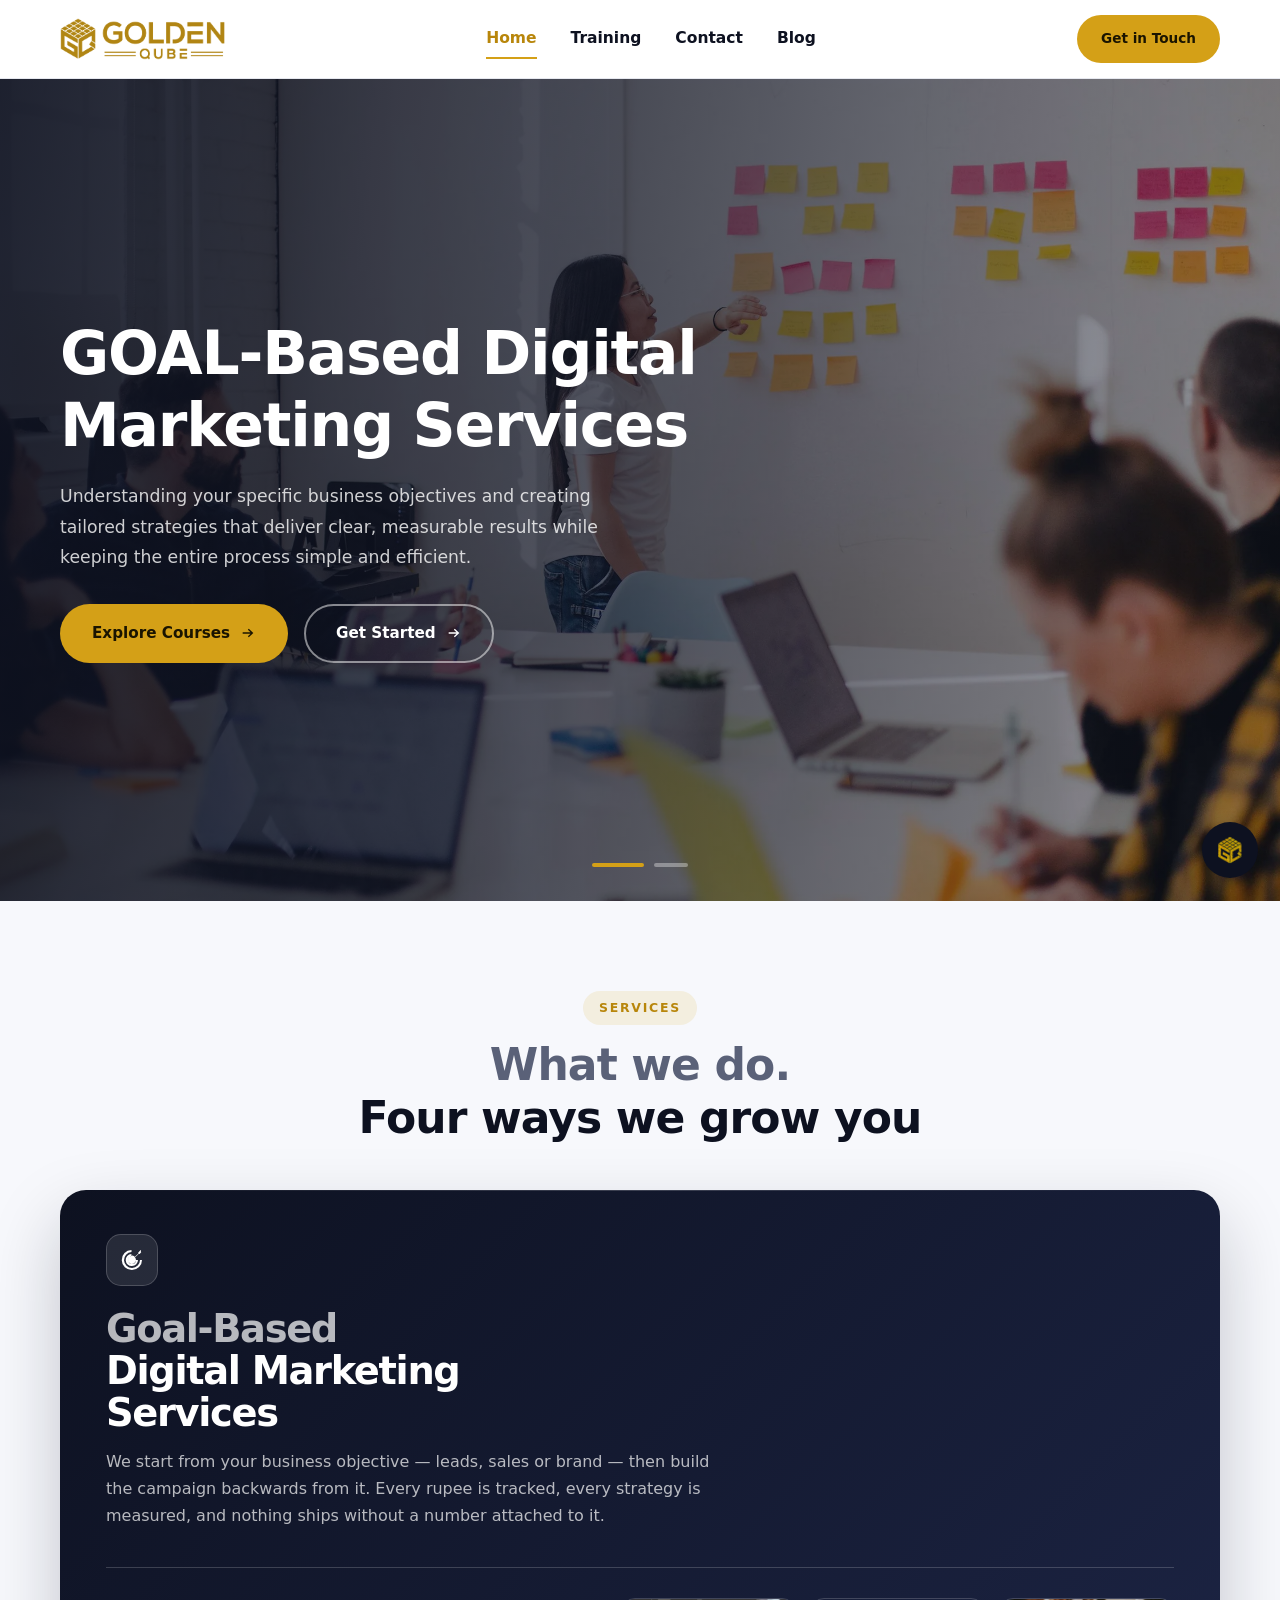
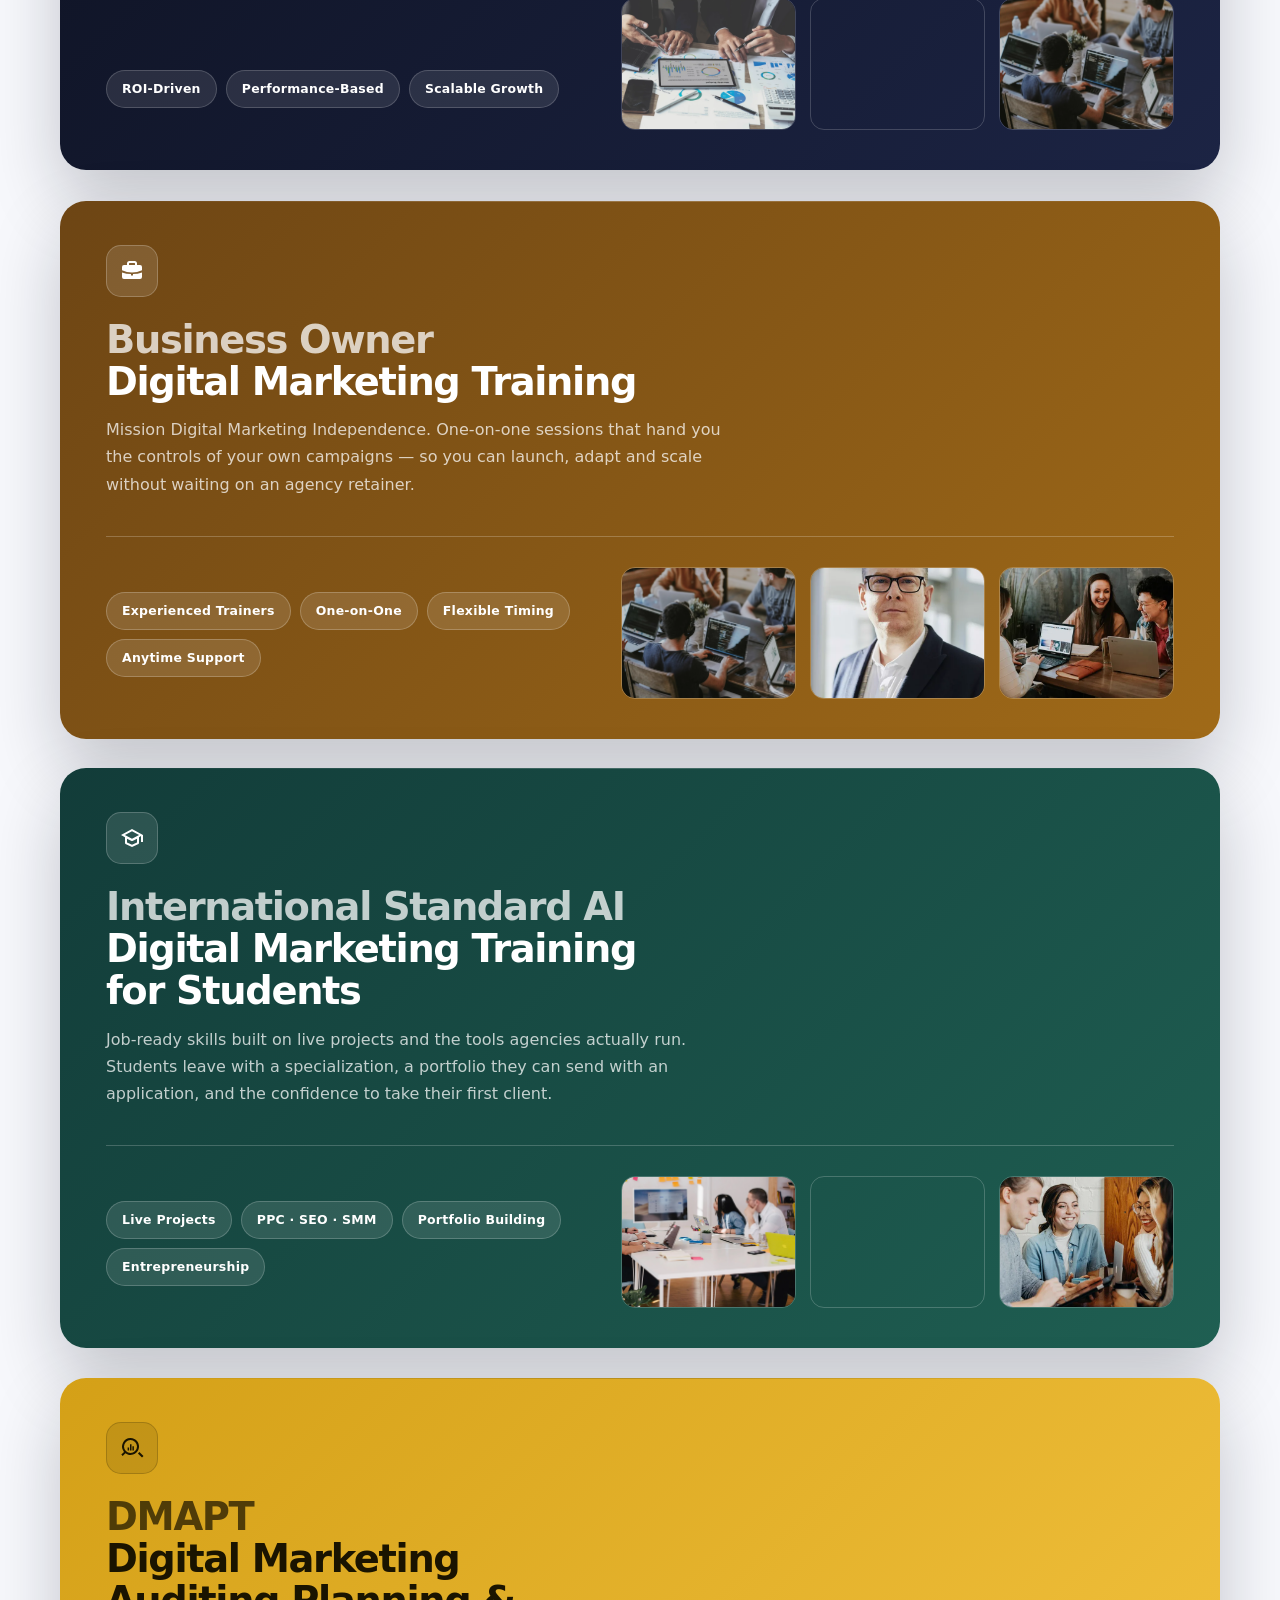
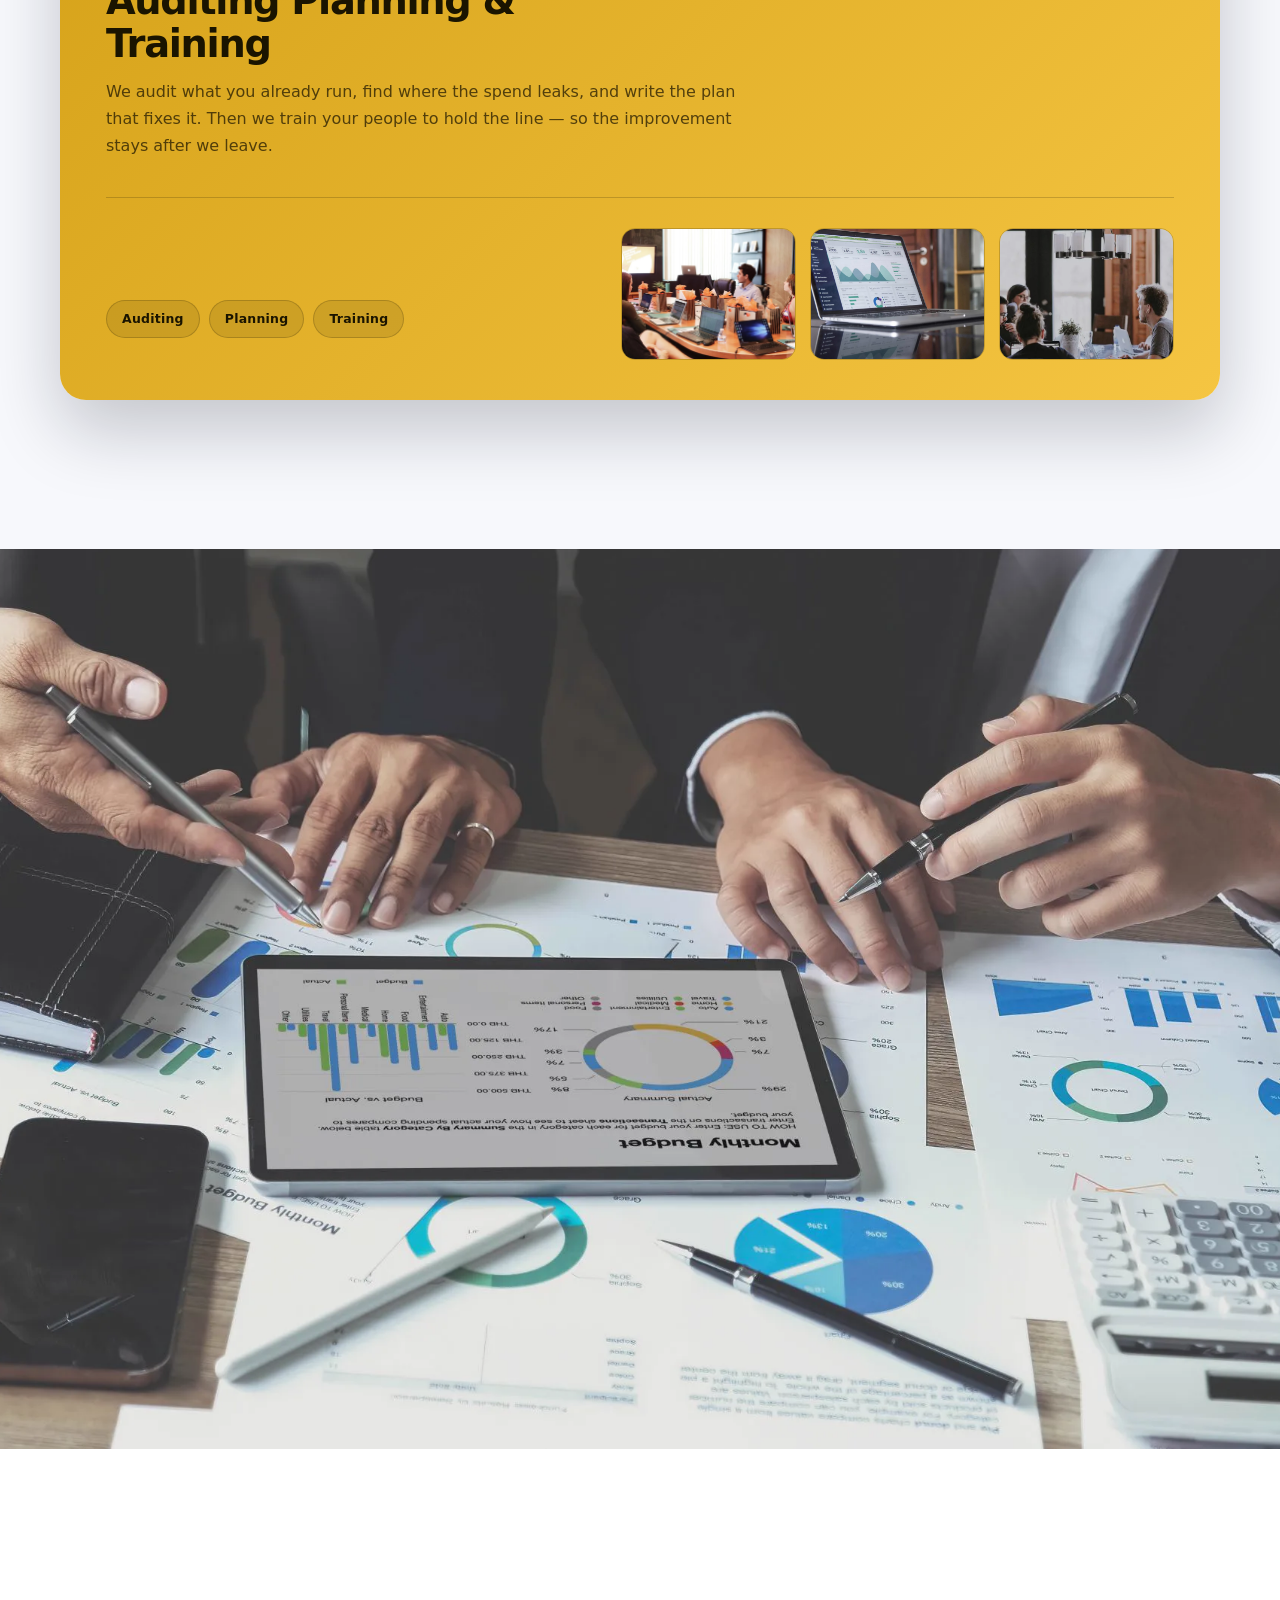
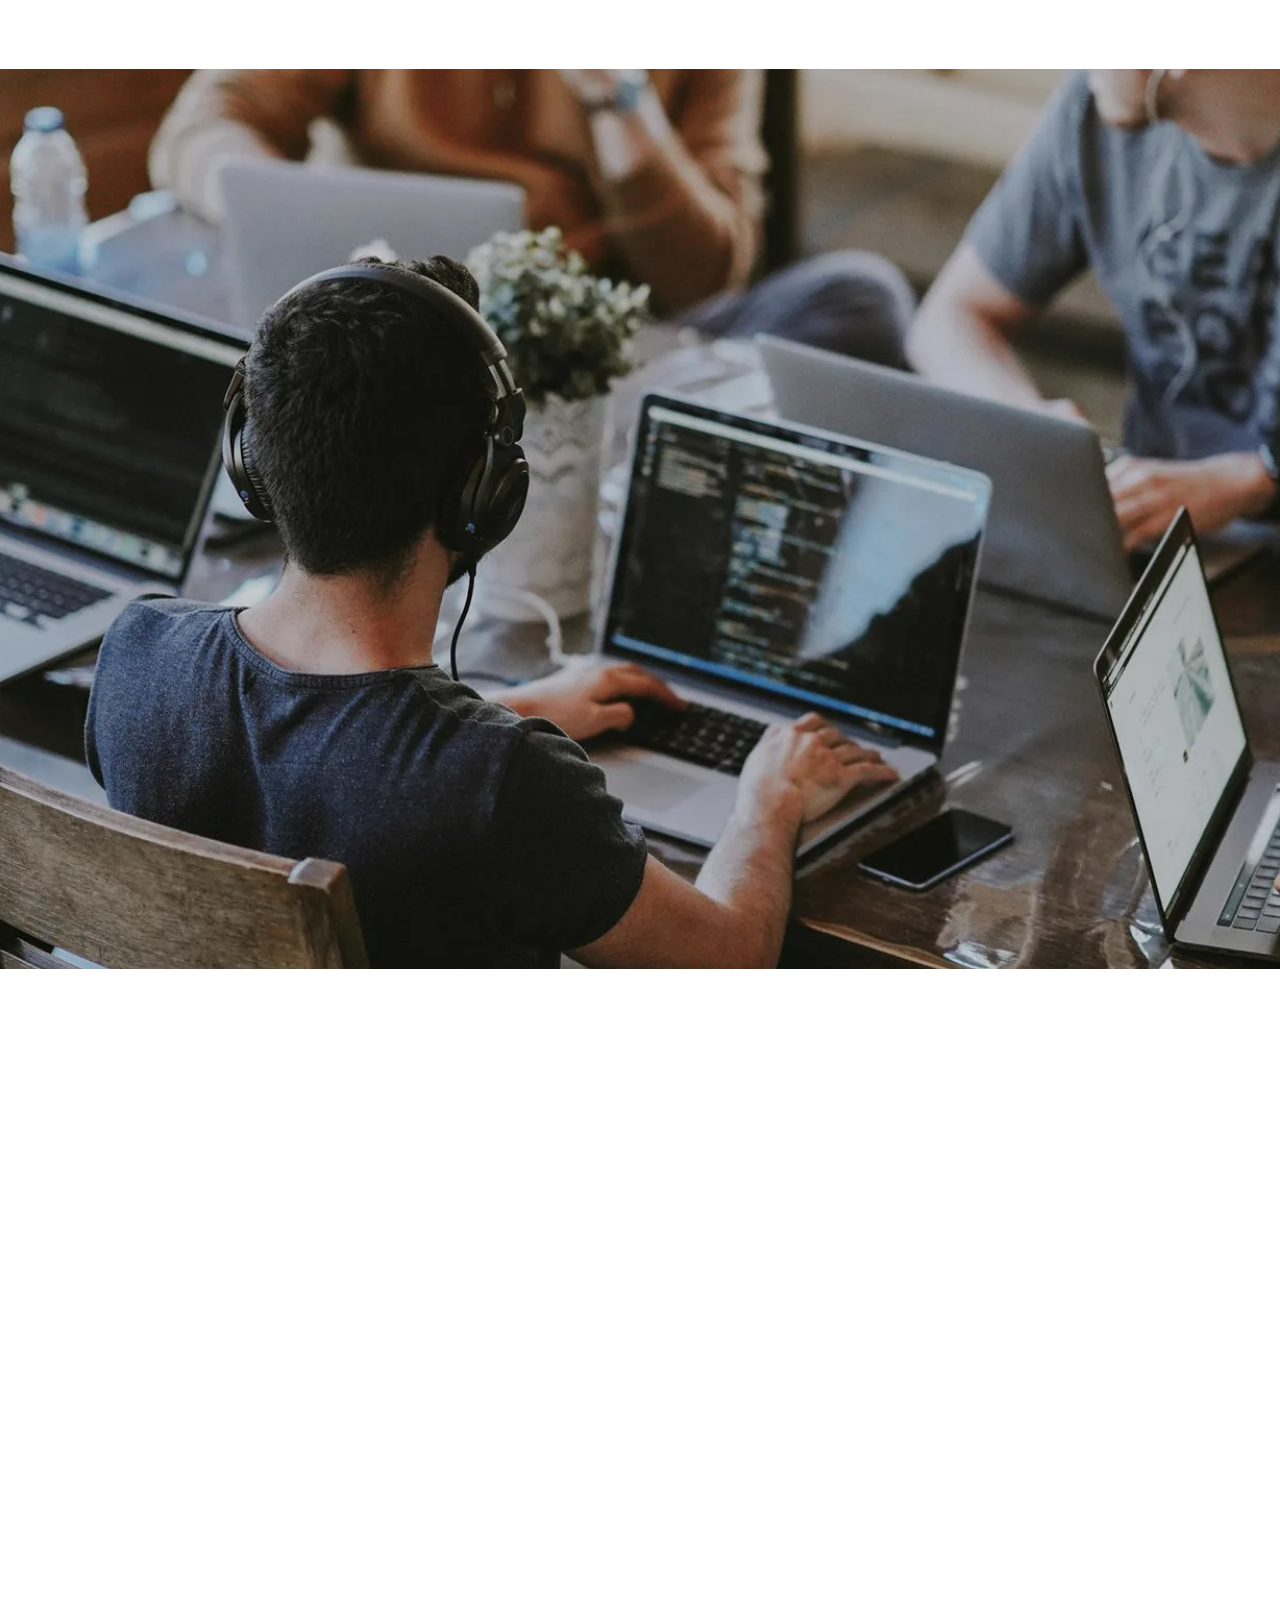
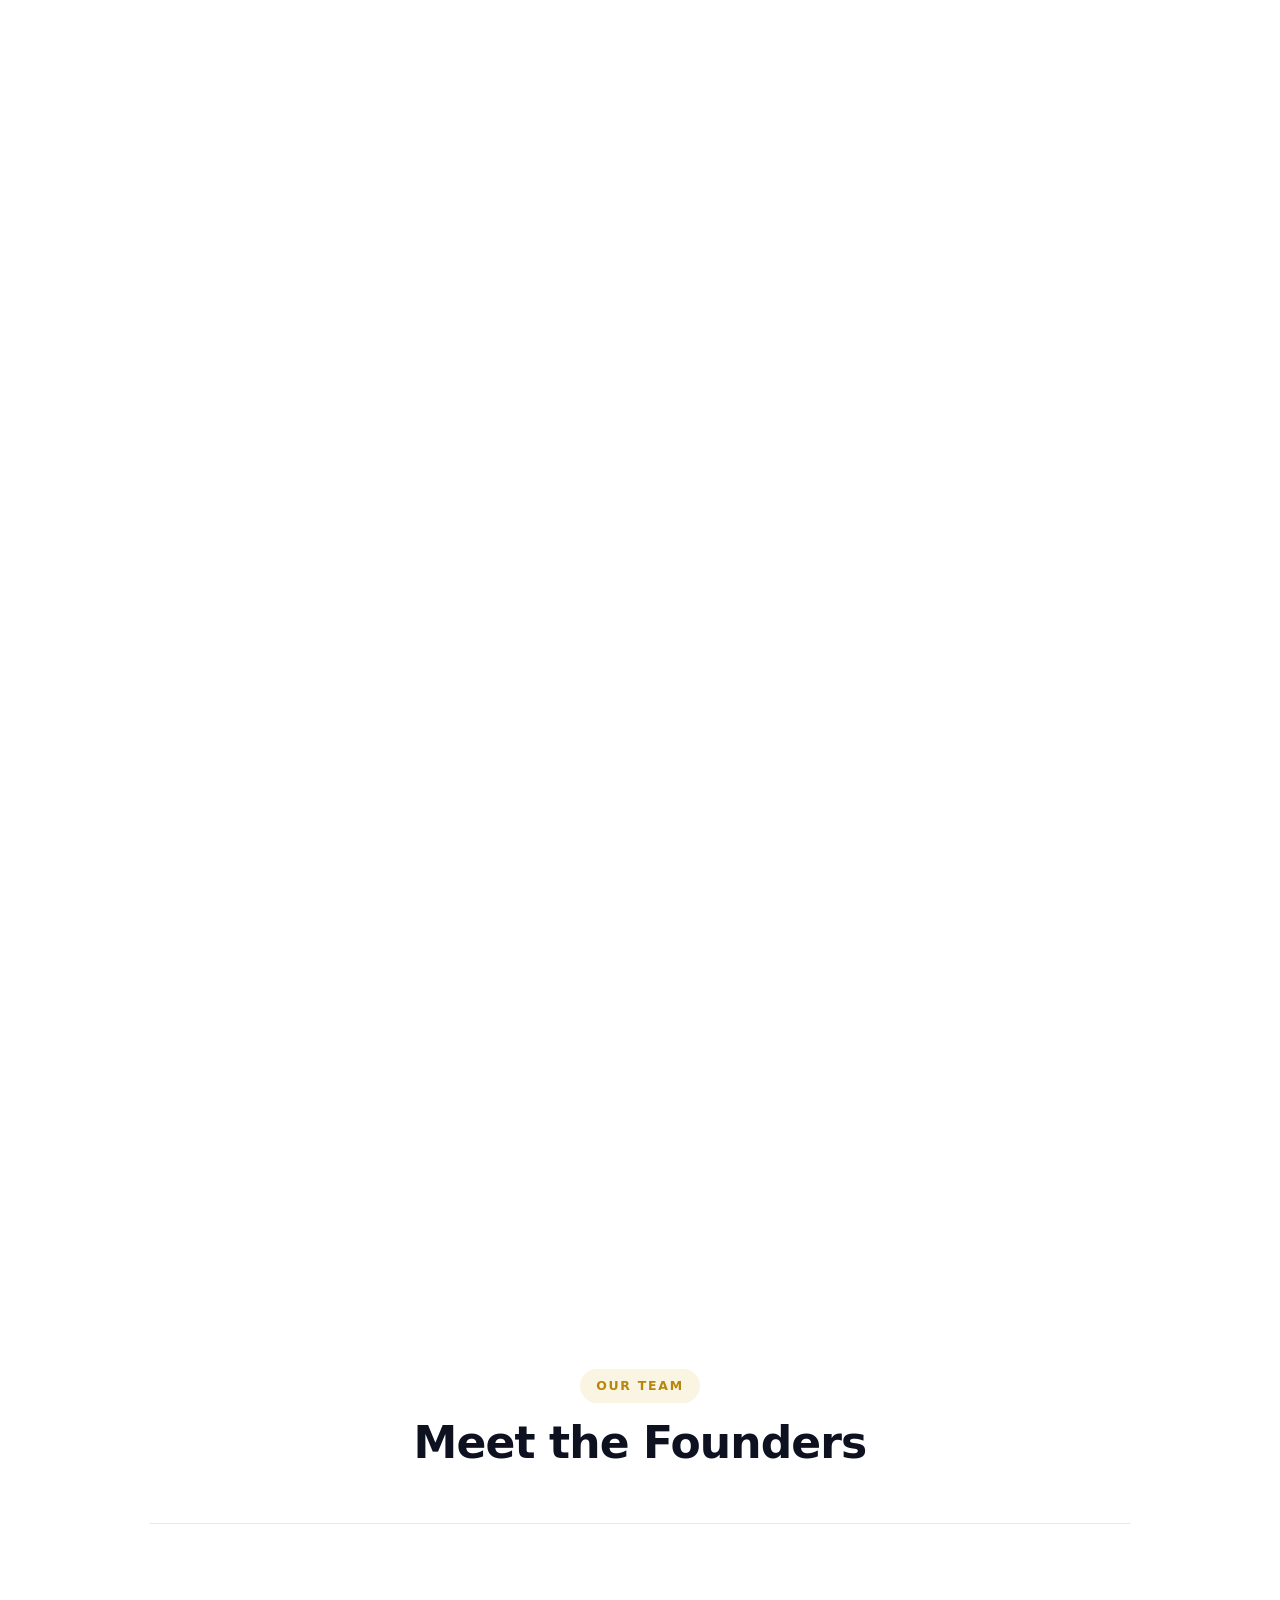
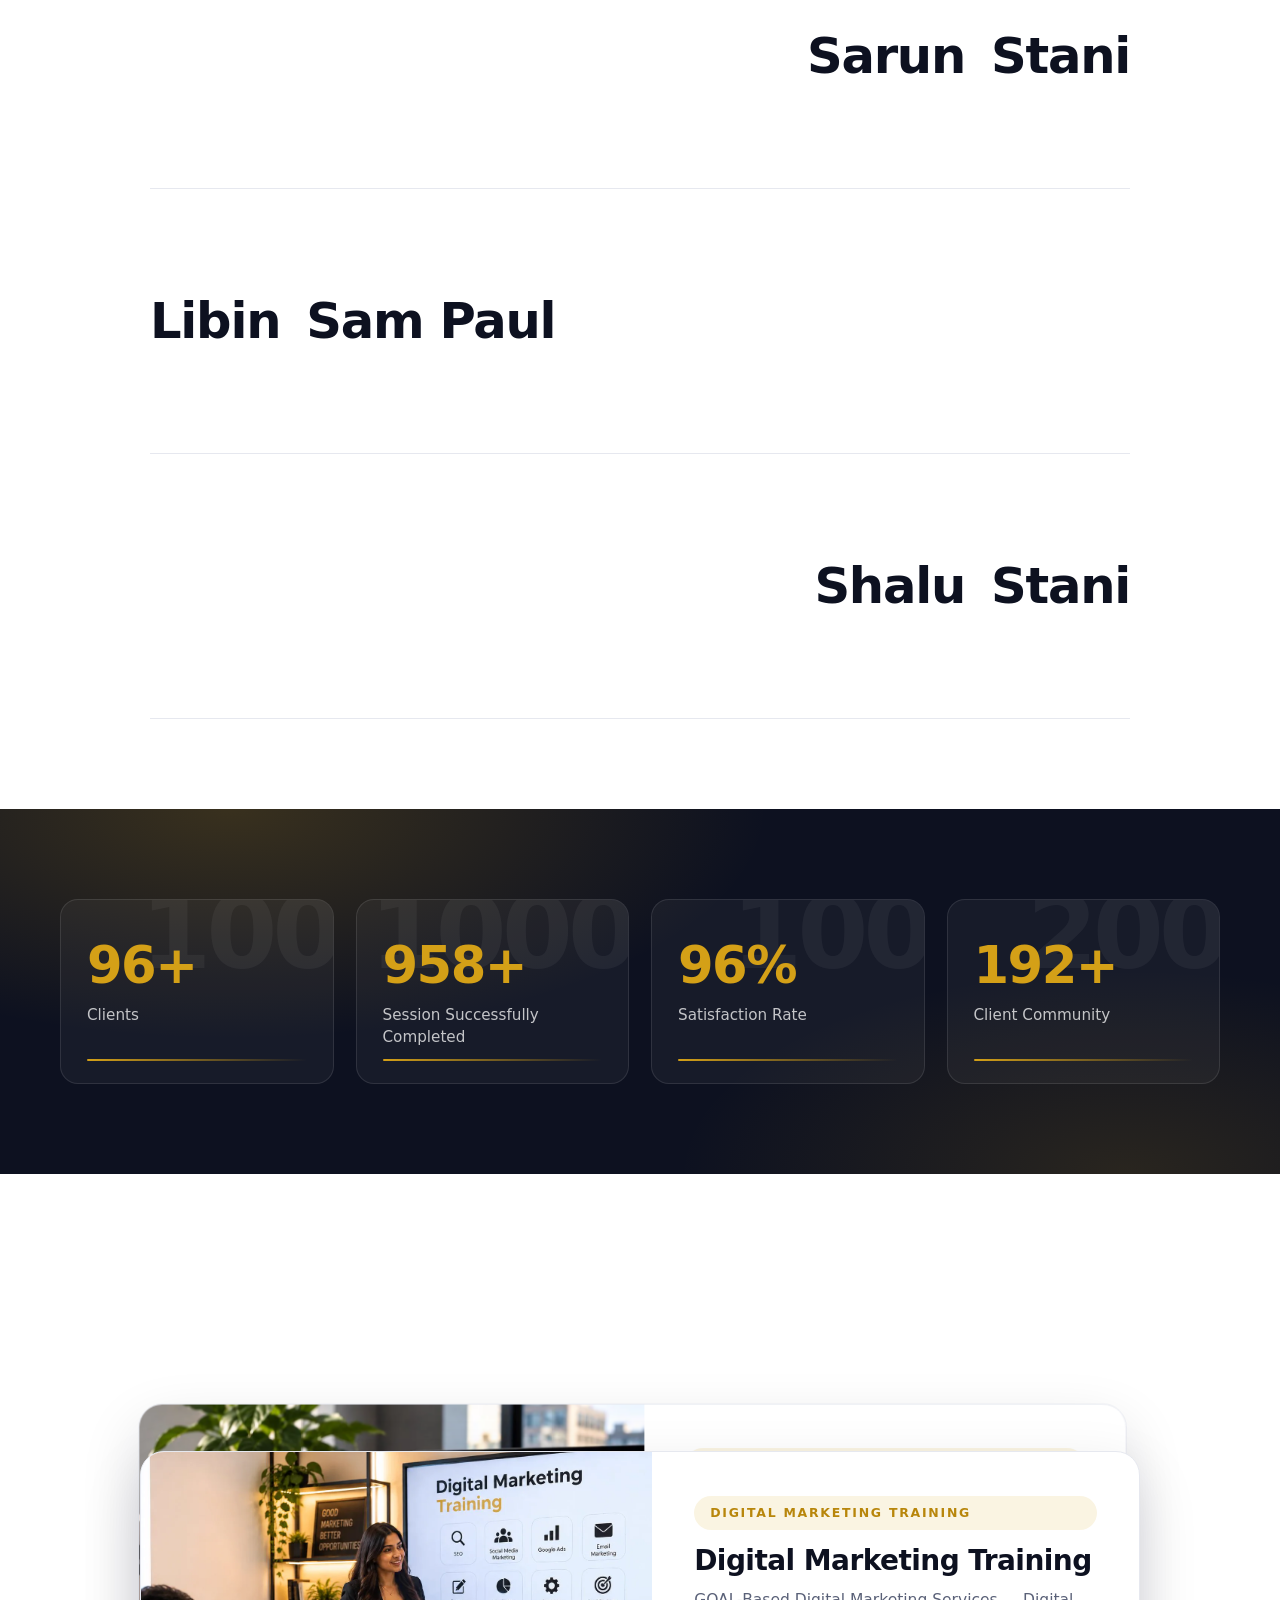
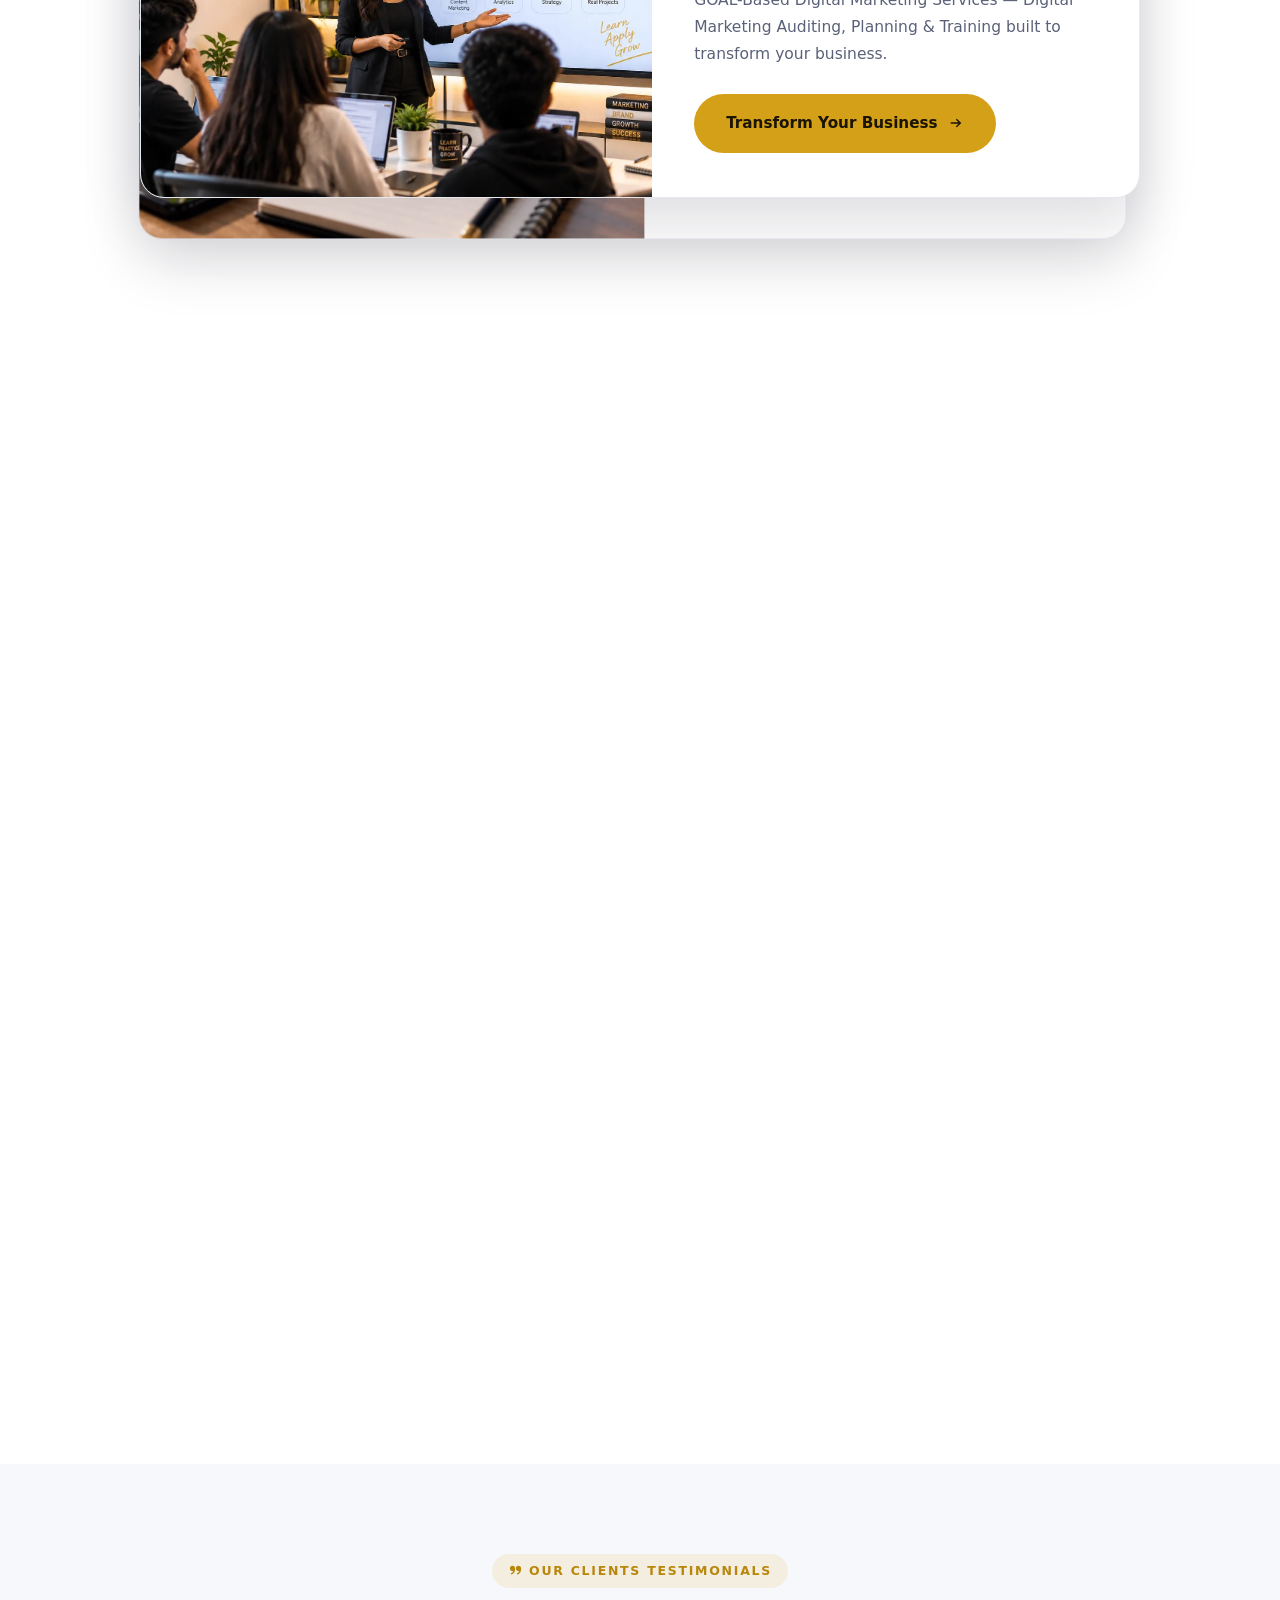
==== index.html @ d19d4ab7 "Replace the academy curriculum with the new syllabus Three months rewritten: AI Enhanced Meta Ads, D" ====
<!doctype html>
<html lang="en">
<head>
<meta charset="utf-8">
<meta name="viewport" content="width=device-width, initial-scale=1">
<title>Best Digital Marketing Institute in Kochi | Golden Qube</title>
<meta name="description" content="Golden Qube is a Best Digital Marketing Institute in Kochi, training business owners in Google Ads and SMM. A leading digital training center in Kerala.">
<link rel="preload" as="image" href="assets/img/hero-goal.webp" fetchpriority="high">
<link rel="icon" href="assets/img/favicon.png">
<link rel="stylesheet" href="assets/css/style.css?v=svcstack105">
</head>
<body>

<!-- ===================================================== header -->
<header class="header">
  <div class="container header__inner">
    <a class="brand" href="index.html"><img src="assets/img/logo.png" alt="Golden Qube Digital Marketing Academy" decoding="async"></a>
    <nav class="nav">
      <a href="index.html" class="is-active">Home</a>
      <a href="training.html">Training</a>
      <a href="contact.html">Contact</a>
      <a href="blog.html">Blog</a>
    </nav>
    <div class="header__cta">
      <a href="contact.html" class="btn btn--sm">Get in Touch</a>
      <button class="nav-toggle" type="button" aria-label="Menu" aria-expanded="false"><span class="nav-toggle__bars" aria-hidden="true"></span></button>
    </div>
  </div>
</header>

<!-- ===================================================== hero -->
<section class="hero">
  <div class="hero__slides">

    <div class="hero__slide is-active" style="background-image:url('assets/img/hero-goal.webp')">
      <div class="container">
        <div class="hero__inner">
          <h1>GOAL-Based Digital Marketing Services</h1>
          <p>Understanding your specific business objectives and creating tailored strategies that deliver clear, measurable results while keeping the entire process simple and efficient.</p>
          <div class="hero__actions">
            <a href="training.html" class="btn">Explore Courses <svg width="16" height="16"><use href="#i-arrow"></use></svg></a>
            <a href="contact.html" class="btn btn--ghost-light">Get Started <svg width="16" height="16"><use href="#i-arrow"></use></svg></a>
          </div>
        </div>
      </div>
    </div>

    <div class="hero__slide" style="background-image:url('assets/img/hero-training.webp')">
      <div class="container">
        <div class="hero__inner">
          <h1>AI Driven Digital Marketing Training for Students.</h1>
          <p>Our Digital Marketing Course for Students equips young learners with job-ready skills, industry tools, and live project experience to build a strong career in the Digital Marketing.</p>
          <div class="hero__actions">
            <a href="training.html" class="btn">Explore Courses <svg width="16" height="16"><use href="#i-arrow"></use></svg></a>
            <a href="contact.html" class="btn btn--ghost-light">Get Started <svg width="16" height="16"><use href="#i-arrow"></use></svg></a>
          </div>
        </div>
      </div>
    </div>

  </div>
  <div class="hero__dots"></div>
</section>

<!-- ===================================================== categories -->
<section class="section section--soft svc" id="services">
  <div class="container">
    <div class="sec-head sec-head--stack reveal">
      <span class="eyebrow">Services</span>
      <h2><span class="svc-head__muted">What we do.</span><br>Four ways we grow you</h2>
    </div>
  </div>

  <div class="container">
    <div class="svc-stack">

      <article class="svc-card" style="--svc-i:0; --svc-bg:linear-gradient(135deg,#0d1120 0%,#1c2444 100%); --svc-fg:#fff; --svc-dim:rgba(255,255,255,.7); --svc-hair:rgba(255,255,255,.18); --svc-chip:rgba(255,255,255,.1)">
        <div class="svc-card__top">
          <span class="svc-card__icon"><svg width="24" height="24"><use href="#i-goal"></use></svg></span>
          <h3 class="svc-card__title"><span class="svc-card__title-lead">Goal-Based</span><br>Digital Marketing Services</h3>
          <p class="svc-card__lede">We start from your business objective — leads, sales or brand — then build the campaign backwards from it. Every rupee is tracked, every strategy is measured, and nothing ships without a number attached to it.</p>
        </div>
        <div class="svc-card__bottom">
          <ul class="svc-card__tags">
            <li>ROI-Driven</li><li>Performance-Based</li><li>Scalable Growth</li>
          </ul>
          <div class="svc-card__media">
            <img src="assets/img/business-meeting.webp" alt="Strategy session reviewing campaign goals" loading="lazy" decoding="async">
            <img src="assets/img/why-choose-us.webp" alt="Team planning a marketing roadmap" loading="lazy" decoding="async">
            <img src="assets/img/feature-2.webp" alt="Reviewing campaign performance on laptops" loading="lazy" decoding="async">
          </div>
        </div>
      </article>

      <article class="svc-card" style="--svc-i:1; --svc-bg:linear-gradient(135deg,#6d4514 0%,#a06a18 100%); --svc-fg:#fff; --svc-dim:rgba(255,255,255,.74); --svc-hair:rgba(255,255,255,.22); --svc-chip:rgba(255,255,255,.12)">
        <div class="svc-card__top">
          <span class="svc-card__icon"><svg width="24" height="24"><use href="#i-briefcase"></use></svg></span>
          <h3 class="svc-card__title"><span class="svc-card__title-lead">Business Owner</span><br>Digital Marketing Training</h3>
          <p class="svc-card__lede">Mission Digital Marketing Independence. One-on-one sessions that hand you the controls of your own campaigns — so you can launch, adapt and scale without waiting on an agency retainer.</p>
        </div>
        <div class="svc-card__bottom">
          <ul class="svc-card__tags">
            <li>Experienced Trainers</li><li>One-on-One</li><li>Flexible Timing</li><li>Anytime Support</li>
          </ul>
          <div class="svc-card__media">
            <img src="assets/img/feature-2.webp" alt="Business owners in a hands-on workshop" loading="lazy" decoding="async">
            <img src="assets/img/roles/business-owner.webp" alt="Business owner learning digital marketing" loading="lazy" decoding="async">
            <img src="assets/img/roles/startup-founder.webp" alt="Startup founder planning campaigns" loading="lazy" decoding="async">
          </div>
        </div>
      </article>

      <article class="svc-card" style="--svc-i:2; --svc-bg:linear-gradient(135deg,#123c39 0%,#1f5f52 100%); --svc-fg:#fff; --svc-dim:rgba(255,255,255,.74); --svc-hair:rgba(255,255,255,.2); --svc-chip:rgba(255,255,255,.11)">
        <div class="svc-card__top">
          <span class="svc-card__icon"><svg width="24" height="24"><use href="#i-train"></use></svg></span>
          <h3 class="svc-card__title"><span class="svc-card__title-lead">International Standard AI</span><br>Digital Marketing Training for Students</h3>
          <p class="svc-card__lede">Job-ready skills built on live projects and the tools agencies actually run. Students leave with a specialization, a portfolio they can send with an application, and the confidence to take their first client.</p>
        </div>
        <div class="svc-card__bottom">
          <ul class="svc-card__tags">
            <li>Live Projects</li><li>PPC · SEO · SMM</li><li>Portfolio Building</li><li>Entrepreneurship</li>
          </ul>
          <div class="svc-card__media">
            <img src="assets/img/feature-1.webp" alt="Students running live campaign dashboards" loading="lazy" decoding="async">
            <img src="assets/img/academy-hero.webp" alt="Classroom session at the academy" loading="lazy" decoding="async">
            <img src="assets/img/roles/graduate.webp" alt="Graduate starting a digital marketing career" loading="lazy" decoding="async">
          </div>
        </div>
      </article>

      <article class="svc-card" style="--svc-i:3; --svc-bg:linear-gradient(135deg,#d4a017 0%,#f5c542 100%); --svc-fg:#1a1400; --svc-dim:rgba(26,20,0,.72); --svc-hair:rgba(26,20,0,.2); --svc-chip:rgba(26,20,0,.1)">
        <div class="svc-card__top">
          <span class="svc-card__icon"><svg width="24" height="24"><use href="#i-audit"></use></svg></span>
          <h3 class="svc-card__title"><span class="svc-card__title-lead">DMAPT</span><br>Digital Marketing Auditing Planning &amp; Training</h3>
          <p class="svc-card__lede">We audit what you already run, find where the spend leaks, and write the plan that fixes it. Then we train your people to hold the line — so the improvement stays after we leave.</p>
        </div>
        <div class="svc-card__bottom">
          <ul class="svc-card__tags">
            <li>Auditing</li><li>Planning</li><li>Training</li>
          </ul>
          <div class="svc-card__media">
            <img src="assets/img/dmapt.webp" alt="Consultant presenting a digital marketing plan" loading="lazy" decoding="async">
            <img src="assets/img/cta-dmapt.webp" alt="Audit findings reviewed with a client team" loading="lazy" decoding="async">
            <img src="assets/img/roles/marketing-professional.webp" alt="Marketing professional applying the plan" loading="lazy" decoding="async">
          </div>
        </div>
      </article>

    </div>
  </div>
</section>

<!-- ===================================================== goal based -->
<section class="section section--zoom" id="goal-based">

  <!-- One pin, three moves: the GOAL-Based photo zooms back into its column
       with Why Choose Us landing beneath it on the same screen, then that whole
       panel travels out to the left while the Students photo arrives from the
       right and zooms into its own column. -->
  <div class="hs" data-hslide="zoom-first">
    <div class="hs__stage">
      <div class="hs__track">

        <div class="hs__panel hs__panel--zoom gz--pts">
          <div class="gz__inner">
            <div class="gz__frame">
              <img src="assets/img/business-meeting.webp" alt="Goal-Based Digital Marketing Services" decoding="async" loading="lazy">
            </div>
            <div class="gz__body">
              <span class="eyebrow">GOAL-Based</span>
              <h2>Digital Marketing Services</h2>
              <p>At Golden Cube, we believe digital marketing should drive real results. We specialize in Goal-Based Digital Marketing, a strategic approach focused on achieving your measurable business objectives — whether that's boosting lead generation, increasing sales, or growing your brand.</p>
            </div>

    <!-- Why choose us: panels that turn their title upright as they open. -->
    <div class="gz__pts pts pts--blade" data-points>
      <h4 class="pts__lead">Why Choose Us?</h4>
      <div class="pts__row">

        <button class="blade is-active" type="button" aria-expanded="true">
          <span class="blade__edge">ROI-Driven</span>
          <span class="blade__open">
            <span class="blade__title">ROI-Driven</span>
            <span class="blade__text">Every marketing Rupee you spend with us is designed to generate value and maximize your return on investment.</span>
          </span>
        </button>

        <button class="blade" type="button" aria-expanded="false">
          <span class="blade__edge">Performance-Based</span>
          <span class="blade__open">
            <span class="blade__title">Performance-Based</span>
            <span class="blade__text">We focus on tangible results, not just activity. Our strategies are built to deliver measurable outcomes.</span>
          </span>
        </button>

        <button class="blade" type="button" aria-expanded="false">
          <span class="blade__edge">Scalable Growth</span>
          <span class="blade__open">
            <span class="blade__title">Scalable Growth</span>
            <span class="blade__text">We help businesses grow efficiently by optimizing high-performing strategies, allowing you to scale effectively. We leverage data-driven insights, automation, and continuous optimization to maximize your returns, reduce wasteful spending, and continuously refine your digital marketing strategies for ongoing success.</span>
          </span>
        </button>

      </div>
    </div>

          </div>
        </div>

        <!-- students: arrives full-bleed on the sideways move, then zooms on
             its own progress value so the two panels don't share one -->
        <div class="hs__panel hs__panel--zoom hs__panel--zoom2 gz--flip gz--pts" id="students">
          <div class="gz__inner">
            <div class="gz__frame">
              <img src="assets/img/feature-1.webp" alt="Students working on live digital marketing campaigns with dashboards on screen" decoding="async" loading="lazy">
            </div>
            <div class="gz__body">
              <span class="eyebrow">Training for Students</span>
              <h2>International Standard AI Digital Marketing Training for Students.</h2>
              <p>Our Digital Marketing Course for Students equips young learners with job-ready skills, industry tools, and live project experience to build a strong career in the digital Marketing</p>
            </div>

    <!-- Student track: cards that turn over to show their detail. -->
    <div class="gz__pts pts pts--turn">

      <button class="turn" type="button" aria-pressed="false">
        <span class="turn__inner">
          <span class="turn__face turn__front">
            <span class="turn__title">Live Project</span>
            <span class="turn__mark"></span>
          </span>
          <span class="turn__face turn__back">
            <span class="turn__text">Practical, results-driven strategies.</span>
          </span>
        </span>
      </button>

      <button class="turn" type="button" aria-pressed="false">
        <span class="turn__inner">
          <span class="turn__face turn__front">
            <span class="turn__title">Specialization Track</span>
            <span class="turn__mark"></span>
          </span>
          <span class="turn__face turn__back">
            <span class="turn__text">PPC, SEO and SMM</span>
          </span>
        </span>
      </button>

      <button class="turn" type="button" aria-pressed="false">
        <span class="turn__inner">
          <span class="turn__face turn__front">
            <span class="turn__title">Portfolio Building</span>
            <span class="turn__mark"></span>
          </span>
          <span class="turn__face turn__back">
            <span class="turn__text">Results that students can immediately use for job applications.</span>
          </span>
        </span>
      </button>

      <button class="turn" type="button" aria-pressed="false">
        <span class="turn__inner">
          <span class="turn__face turn__front">
            <span class="turn__title">Entrepreneurship Focus</span>
            <span class="turn__mark"></span>
          </span>
          <span class="turn__face turn__back">
            <span class="turn__text">Training: Client Acquisition &amp; Business Setup</span>
          </span>
        </span>
      </button>

    </div>
          </div>
        </div>

      </div>
    </div>
  </div>

  <!-- One pin, three moves the other way: the owner-training photo zooms into
       its column with its points beneath, then that whole panel travels out to
       the right as DMAPT arrives from the left and zooms into its own. -->
  <div class="hs hs--left" data-hslide="zoom-first">
    <div class="hs__stage">
      <div class="hs__track">

        <!-- DMAPT: arrives full-bleed on the sideways move, then zooms -->
        <div class="hs__panel hs__panel--zoom hs__panel--zoom2 hs__panel--soft gz--flip gz--pts" id="dmapt">
          <div class="gz__inner">
            <div class="gz__frame">
              <img src="assets/img/dmapt.webp" alt="Consultant presenting a digital marketing plan to a team reviewing it on laptops" decoding="async" loading="lazy">
            </div>
            <div class="gz__body">
              <span class="eyebrow">DMAPT</span>
              <h2>Digital Marketing Auditing Planning &amp; Training</h2>
              <p>Digital marketing training, auditing, and planning are essential for business growth, as they help you identify opportunities, optimize strategies, and stay ahead of the competition. With the right training, you can effectively reach your target audience, measure performance, and scale your business for long-term success.</p>
            </div>

    <!-- DMAPT: auditing, planning and training as expanding panels. -->
    <div class="gz__pts dmapt-acc">

      <button class="dmapt-panel is-open" type="button" aria-expanded="true">
        <span class="dmapt-panel__inner">
          <span class="dmapt-panel__main">
            <span class="dmapt-panel__icon"><svg width="22" height="22"><use href="#i-audit"></use></svg></span>
            <span class="dmapt-panel__title">Auditing</span>
            <span class="dmapt-panel__text">Evaluates and analyses everything you already run — spend, funnels, creative and tracking — so you can see exactly where the effectiveness is, and where the budget leaks.</span>
            <span class="dmapt-panel__foot">
              <span class="dmapt-panel__arrow"><svg width="15" height="15"><use href="#i-arrow"></use></svg></span>
            </span>
          </span>
          <span class="dmapt-panel__media">
            <img src="assets/img/cta-dmapt.webp" alt="Audit findings reviewed with a client team" loading="lazy" decoding="async">
          </span>
        </span>
      </button>

      <button class="dmapt-panel" type="button" aria-expanded="false">
        <span class="dmapt-panel__inner">
          <span class="dmapt-panel__main">
            <span class="dmapt-panel__icon"><svg width="22" height="22"><use href="#i-plan"></use></svg></span>
            <span class="dmapt-panel__title">Planning</span>
            <span class="dmapt-panel__text">Outlining the strategy for online success — channels, budget split, messaging and the milestones to hit — written as a plan your team can actually execute against.</span>
            <span class="dmapt-panel__foot">
              <span class="dmapt-panel__arrow"><svg width="15" height="15"><use href="#i-arrow"></use></svg></span>
            </span>
          </span>
          <span class="dmapt-panel__media">
            <img src="assets/img/business-meeting.webp" alt="Team mapping out a digital marketing plan" loading="lazy" decoding="async">
          </span>
        </span>
      </button>

      <button class="dmapt-panel" type="button" aria-expanded="false">
        <span class="dmapt-panel__inner">
          <span class="dmapt-panel__main">
            <span class="dmapt-panel__icon"><svg width="22" height="22"><use href="#i-train"></use></svg></span>
            <span class="dmapt-panel__title">Training</span>
            <span class="dmapt-panel__text">Teaches your people the skills to optimise the strategy themselves — hands-on with the same tools and dashboards — so the gains hold long after the engagement ends.</span>
            <span class="dmapt-panel__foot">
              <span class="dmapt-panel__arrow"><svg width="15" height="15"><use href="#i-arrow"></use></svg></span>
            </span>
          </span>
          <span class="dmapt-panel__media">
            <img src="assets/img/academy-hero.webp" alt="Hands-on training session in progress" loading="lazy" decoding="async">
          </span>
        </span>
      </button>

    </div>
          </div>
        </div>

        <!-- owner training: shown first, travels out to the right -->
        <div class="hs__panel hs__panel--zoom gz--pts" id="business-owners">
          <div class="gz__inner">
            <div class="gz__frame">
              <img src="assets/img/feature-2.webp" alt="Business team working together on laptops during a hands-on workshop" decoding="async" loading="lazy">
            </div>
            <div class="gz__body">
              <span class="eyebrow">DM Training for Business Owners</span>
              <h2>Mission Digital Marketing Independence</h2>
              <p>We aim to equip business owners with the ability to effectively execute and adapt digital marketing campaigns, leading to greater flexibility, cost efficiency, and long-term success.</p>
            </div>

    <!-- Owner training: a gold dot floods the card to bring out the detail. -->
    <div class="gz__pts pts pts--wipe">

      <article class="wipe" tabindex="0">
        <span class="wipe__blob"></span>
        <span class="wipe__body">
          <span class="wipe__title">Experienced Trainers</span>
          <span class="wipe__text">Practical, results-driven strategies.</span>
        </span>
      </article>

      <article class="wipe" tabindex="0">
        <span class="wipe__blob"></span>
        <span class="wipe__body">
          <span class="wipe__title">One-on One Training</span>
          <span class="wipe__text">Personalized Tailored Training.</span>
        </span>
      </article>

      <article class="wipe" tabindex="0">
        <span class="wipe__blob"></span>
        <span class="wipe__body">
          <span class="wipe__title">Flexible</span>
          <span class="wipe__text">Offering flexible timing to fit your convenience and comfort.</span>
        </span>
      </article>

      <article class="wipe" tabindex="0">
        <span class="wipe__blob"></span>
        <span class="wipe__body">
          <span class="wipe__title">Any Time Support</span>
          <span class="wipe__text">Helping your business thrive online and brand succeed online</span>
        </span>
      </article>

    </div>

          </div>
        </div>

      </div>
    </div>
  </div>

</section>

<!-- ===================================================== founders -->
<section class="section">
  <div class="container">
    <div class="sec-head reveal">
      <span class="eyebrow">Our Team</span>
      <h2>Meet the Founders</h2>
    </div>
    <ul class="team-list reveal">

      <li class="team-row">
        <div class="team-row__inner">
          <span class="team-row__name">Sarun</span>
          <span class="team-row__photo">
            <img src="assets/img/founder-sarun.webp" alt="Sarun Stani" loading="lazy" decoding="async">
          </span>
          <span class="team-row__name">Stani</span>
          <span class="team-row__meta">
            <span class="team-row__role">Co-Founder<br>Digital Strategy</span>
            <span class="team-row__bio">12+ years of digital marketing experience, having successfully executed innovative strategies for over 100 brands.</span>
          </span>
        </div>
      </li>

      <li class="team-row">
        <div class="team-row__inner">
          <span class="team-row__name">Libin</span>
          <span class="team-row__photo">
            <img src="assets/img/founder-libin.webp" alt="Libin Sam Paul" loading="lazy" decoding="async">
          </span>
          <span class="team-row__name">Sam Paul</span>
          <span class="team-row__meta">
            <span class="team-row__role">Co-Founder<br>Technology</span>
            <span class="team-row__bio">Software Analyst at InfoVista in Kochi Infopark. Founded Magic Codz Solutions in 2008, a development firm based in Kochi and Bangalore.</span>
          </span>
        </div>
      </li>

      <li class="team-row">
        <div class="team-row__inner">
          <span class="team-row__name">Shalu</span>
          <span class="team-row__photo">
            <img src="assets/img/founder-shalu.webp" alt="Shalu Stani" loading="lazy" decoding="async">
          </span>
          <span class="team-row__name">Stani</span>
          <span class="team-row__meta">
            <span class="team-row__role">Co-Founder<br>Campaigns</span>
            <span class="team-row__bio">Extensive experience in crafting and executing highly effective campaigns across a spectrum of digital channels for multiple brands.</span>
          </span>
        </div>
      </li>

    </ul>
  </div>
</section>

<!-- ===================================================== stats -->
<section class="section section--dark stats-band">
  <div class="container">
    <div class="stats">

      <div class="stat reveal" style="--stat-i:0">
        <span class="stat__ghost" aria-hidden="true">100</span>
        <strong data-count="100" data-suffix="+">0</strong>
        <span class="stat__label">Clients</span>
        <span class="stat__rule"></span>
      </div>

      <div class="stat reveal" style="--stat-i:1">
        <span class="stat__ghost" aria-hidden="true">1000</span>
        <strong data-count="1000" data-suffix="+">0</strong>
        <span class="stat__label">Session Successfully Completed</span>
        <span class="stat__rule"></span>
      </div>

      <div class="stat reveal" style="--stat-i:2">
        <span class="stat__ghost" aria-hidden="true">100</span>
        <strong data-count="100" data-suffix="%">0</strong>
        <span class="stat__label">Satisfaction Rate</span>
        <span class="stat__rule"></span>
      </div>

      <div class="stat reveal" style="--stat-i:3">
        <span class="stat__ghost" aria-hidden="true">200</span>
        <strong data-count="200" data-suffix="+">0</strong>
        <span class="stat__label">Client Community</span>
        <span class="stat__rule"></span>
      </div>

    </div>
  </div>
</section>

<!-- ===================================================== transform CTA -->
<!-- Transform Your Business is pinned on its own, then rides diagonally out to
     the lower right as DMAPT rises from behind it into the centre. -->
<section class="section section--zoom cta-sec">
  <div class="ctax" data-zoom>
    <div class="ctax__stage">

      <article class="ctac ctax__card ctax__card--front">
        <div class="ctac__media">
          <img src="assets/img/cta-training-photo.webp" alt="Trainer walking a class through a digital marketing session" decoding="async" loading="lazy">
        </div>
        <div class="ctac__body">
          <span class="eyebrow">Digital Marketing Training</span>
          <h3>Digital Marketing Training</h3>
          <p>GOAL-Based Digital Marketing Services — Digital Marketing Auditing, Planning &amp; Training built to transform your business.</p>
          <a href="training.html" class="btn">Transform Your Business <svg width="16" height="16"><use href="#i-arrow"></use></svg></a>
        </div>
      </article>

      <article class="ctac ctax__card ctax__card--back">
        <div class="ctac__media">
          <img src="assets/img/cta-dmapt-photo.webp" alt="Campaign performance dashboard beside a target and marketing books" decoding="async" loading="lazy">
        </div>
        <div class="ctac__body">
          <span class="eyebrow">DMAPT</span>
          <h3>Digital Marketing Auditing, Planning &amp; Training</h3>
          <p>To transform businesses by providing data-driven digital marketing audits, result oriented plans and expert training, enabling them to thrive in an ever-evolving digital landscape.</p>
          <a href="contact.html" class="btn">Join Now <svg width="16" height="16"><use href="#i-arrow"></use></svg></a>
        </div>
      </article>

    </div>
  </div>
</section>

<!-- ===================================================== testimonials -->
<section class="section section--soft">
  <div class="container">
    <div class="sec-head reveal">
      <span class="eyebrow"><svg width="15" height="15" style="vertical-align:-2px;margin-right:6px"><use href="#i-quote"></use></svg>Our Clients Testimonials</span>
      <h2>Clients Say&rsquo;s About Us</h2>
    </div>

    <div class="reviews reveal">

      <aside class="reviews__summary">
        <strong class="reviews__verdict">EXCELLENT</strong>
        <span class="reviews__stars">
          <svg viewBox="0 0 24 24"><use href="#i-star"></use></svg>
          <svg viewBox="0 0 24 24"><use href="#i-star"></use></svg>
          <svg viewBox="0 0 24 24"><use href="#i-star"></use></svg>
          <svg viewBox="0 0 24 24"><use href="#i-star"></use></svg>
          <svg viewBox="0 0 24 24"><use href="#i-star"></use></svg>
        </span>
        <p class="reviews__count">Based on <strong>21 reviews</strong></p>
        <svg class="reviews__glogo" viewBox="0 0 272 92" aria-label="Google"><use href="#i-google-logo"></use></svg>
      </aside>

      <div class="reviews__slider">
        <button class="reviews__nav reviews__nav--prev" type="button" data-t="prev" aria-label="Previous review">
          <svg viewBox="0 0 24 24" width="18" height="18"><path fill="currentColor" d="M15.4 7.4 14 6l-6 6 6 6 1.4-1.4-4.6-4.6z"/></svg>
        </button>

        <div class="reviews__viewport">
          <div class="ttrack">

        <article class="rcard">
          <div class="rcard__head">
            <img class="rcard__avatar" src="assets/img/reviews/nataraj.jpg" alt="Dr. Nataraj" width="48" height="48" loading="lazy" decoding="async">
            <div class="rcard__id">
              <div class="rcard__name">Dr. Nataraj</div>
              <time class="rcard__date" data-ago="1736208000"></time>
            </div>
            <svg class="rcard__g" viewBox="0 0 24 24" aria-label="Posted on Google"><use href="#i-google-g"></use></svg>
          </div>
          <div class="rcard__rating">
            <span class="rcard__stars"><svg viewBox="0 0 24 24"><use href="#i-star"></use></svg><svg viewBox="0 0 24 24"><use href="#i-star"></use></svg><svg viewBox="0 0 24 24"><use href="#i-star"></use></svg><svg viewBox="0 0 24 24"><use href="#i-star"></use></svg><svg viewBox="0 0 24 24"><use href="#i-star"></use></svg></span>
            <svg class="rcard__verified" viewBox="0 0 24 24" aria-label="Verified review"><use href="#i-verified"></use></svg>
          </div>
          <p class="rcard__text">I have learned digital marketing from Golden qube. They are very unique in this field. Their friendly approach and supporting nature inspired me to learn the skill very easily. Right now i can do my ad and other social media activities independently without support of others. If you are a professional or business person this is the right place to learn digital marketing. I strongly recommend you</p>
          <button class="rcard__more" type="button">Read more</button>
        </article>

        <article class="rcard">
          <div class="rcard__head">
            <img class="rcard__avatar" src="assets/img/reviews/praveena.jpg" alt="praveena Ameesh" width="48" height="48" loading="lazy" decoding="async">
            <div class="rcard__id">
              <div class="rcard__name">praveena Ameesh</div>
              <time class="rcard__date" data-ago="1735862400"></time>
            </div>
            <svg class="rcard__g" viewBox="0 0 24 24" aria-label="Posted on Google"><use href="#i-google-g"></use></svg>
          </div>
          <div class="rcard__rating">
            <span class="rcard__stars"><svg viewBox="0 0 24 24"><use href="#i-star"></use></svg><svg viewBox="0 0 24 24"><use href="#i-star"></use></svg><svg viewBox="0 0 24 24"><use href="#i-star"></use></svg><svg viewBox="0 0 24 24"><use href="#i-star"></use></svg><svg viewBox="0 0 24 24"><use href="#i-star"></use></svg></span>
            <svg class="rcard__verified" viewBox="0 0 24 24" aria-label="Verified review"><use href="#i-verified"></use></svg>
          </div>
          <p class="rcard__text">Thank you Team Golden cube. All the three trainers are interactive and simple, giving me the basics of digital marketing. I highly recommend to anyone looking to enhance their digital creativity!</p>
          <button class="rcard__more" type="button">Read more</button>
        </article>

        <article class="rcard">
          <div class="rcard__head">
            <img class="rcard__avatar" src="assets/img/reviews/jija.webp" alt="jija Kurian" width="48" height="48" loading="lazy" decoding="async">
            <div class="rcard__id">
              <div class="rcard__name">jija Kurian</div>
              <time class="rcard__date" data-ago="1735862400"></time>
            </div>
            <svg class="rcard__g" viewBox="0 0 24 24" aria-label="Posted on Google"><use href="#i-google-g"></use></svg>
          </div>
          <div class="rcard__rating">
            <span class="rcard__stars"><svg viewBox="0 0 24 24"><use href="#i-star"></use></svg><svg viewBox="0 0 24 24"><use href="#i-star"></use></svg><svg viewBox="0 0 24 24"><use href="#i-star"></use></svg><svg viewBox="0 0 24 24"><use href="#i-star"></use></svg><svg viewBox="0 0 24 24"><use href="#i-star"></use></svg></span>
            <svg class="rcard__verified" viewBox="0 0 24 24" aria-label="Verified review"><use href="#i-verified"></use></svg>
          </div>
          <p class="rcard__text">Very good and helpful to learn digital marketing, my mentor Shalu mam is very dedicated and helpful</p>
          <button class="rcard__more" type="button">Read more</button>
        </article>

        <article class="rcard">
          <div class="rcard__head">
            <img class="rcard__avatar" src="assets/img/reviews/shinz.jpg" alt="Shinz M S" width="48" height="48" loading="lazy" decoding="async">
            <div class="rcard__id">
              <div class="rcard__name">Shinz M S</div>
              <time class="rcard__date" data-ago="1733270400"></time>
            </div>
            <svg class="rcard__g" viewBox="0 0 24 24" aria-label="Posted on Google"><use href="#i-google-g"></use></svg>
          </div>
          <div class="rcard__rating">
            <span class="rcard__stars"><svg viewBox="0 0 24 24"><use href="#i-star"></use></svg><svg viewBox="0 0 24 24"><use href="#i-star"></use></svg><svg viewBox="0 0 24 24"><use href="#i-star"></use></svg><svg viewBox="0 0 24 24"><use href="#i-star"></use></svg><svg viewBox="0 0 24 24"><use href="#i-star"></use></svg></span>
            <svg class="rcard__verified" viewBox="0 0 24 24" aria-label="Verified review"><use href="#i-verified"></use></svg>
          </div>
          <p class="rcard__text">I am Shinz and I studied digital marketing training for business owners. My company is Thirukochi Financial Services. Melvin sir and Sarun sir and Shalu mam 3 of them are good in teaching each single topics, no matter how many doubts that have they clear it all very patiently. Topics covered: Target Audience, Content Types, Engagement Campaign, Sales Campaign, Leads Campaign, Retargeting, Lookalike, GMB, Google Listing Ads, LinkedIn.</p>
          <button class="rcard__more" type="button">Read more</button>
        </article>

        <article class="rcard">
          <div class="rcard__head">
            <img class="rcard__avatar" src="assets/img/reviews/allen.jpg" alt="Allen Thomas" width="48" height="48" loading="lazy" decoding="async">
            <div class="rcard__id">
              <div class="rcard__name">Allen Thomas</div>
              <time class="rcard__date" data-ago="1732579200"></time>
            </div>
            <svg class="rcard__g" viewBox="0 0 24 24" aria-label="Posted on Google"><use href="#i-google-g"></use></svg>
          </div>
          <div class="rcard__rating">
            <span class="rcard__stars"><svg viewBox="0 0 24 24"><use href="#i-star"></use></svg><svg viewBox="0 0 24 24"><use href="#i-star"></use></svg><svg viewBox="0 0 24 24"><use href="#i-star"></use></svg><svg viewBox="0 0 24 24"><use href="#i-star"></use></svg><svg viewBox="0 0 24 24"><use href="#i-star"></use></svg></span>
            <svg class="rcard__verified" viewBox="0 0 24 24" aria-label="Verified review"><use href="#i-verified"></use></svg>
          </div>
          <p class="rcard__text">Straight Forward, Simple and Smart way to do Digital Marketing. Golden Qube has been really Helpful. Great Option for Learning Digital Marketing for Applying in Daily Business Needs. Very Experienced Coaches such as Sarun Sir, Melwin Sir, and Shalu Ma'am. They helped with increasing revenue of a business I've been handling</p>
          <button class="rcard__more" type="button">Read more</button>
        </article>

        <article class="rcard">
          <div class="rcard__head">
            <img class="rcard__avatar" src="assets/img/reviews/abhijith.webp" alt="Abhijith Drummer" width="48" height="48" loading="lazy" decoding="async">
            <div class="rcard__id">
              <div class="rcard__name">Abhijith Drummer</div>
              <time class="rcard__date" data-ago="1732233600"></time>
            </div>
            <svg class="rcard__g" viewBox="0 0 24 24" aria-label="Posted on Google"><use href="#i-google-g"></use></svg>
          </div>
          <div class="rcard__rating">
            <span class="rcard__stars"><svg viewBox="0 0 24 24"><use href="#i-star"></use></svg><svg viewBox="0 0 24 24"><use href="#i-star"></use></svg><svg viewBox="0 0 24 24"><use href="#i-star"></use></svg><svg viewBox="0 0 24 24"><use href="#i-star"></use></svg><svg viewBox="0 0 24 24"><use href="#i-star"></use></svg></span>
            <svg class="rcard__verified" viewBox="0 0 24 24" aria-label="Verified review"><use href="#i-verified"></use></svg>
          </div>
          <p class="rcard__text">I recently completed an online digital marketing course taught by Melvin and Sarun, and it was a fantastic experience! Both instructors were highly knowledgeable and engaging, making complex topics easy to understand. They provided practical hands-on assignments, and up-to-date insights into the digital marketing industry. I particularly appreciated their willingness to answer questions and offer personalized feedback. This course has boosted my confidence and skills significantly. Highly recommend it to anyone looking to dive into digital marketing!</p>
          <button class="rcard__more" type="button">Read more</button>
        </article>

        <article class="rcard">
          <div class="rcard__head">
            <img class="rcard__avatar" src="assets/img/reviews/parvathy.jpg" alt="Parvathy Vijayan" width="48" height="48" loading="lazy" decoding="async">
            <div class="rcard__id">
              <div class="rcard__name">Parvathy Vijayan</div>
              <time class="rcard__date" data-ago="1731974400"></time>
            </div>
            <svg class="rcard__g" viewBox="0 0 24 24" aria-label="Posted on Google"><use href="#i-google-g"></use></svg>
          </div>
          <div class="rcard__rating">
            <span class="rcard__stars"><svg viewBox="0 0 24 24"><use href="#i-star"></use></svg><svg viewBox="0 0 24 24"><use href="#i-star"></use></svg><svg viewBox="0 0 24 24"><use href="#i-star"></use></svg><svg viewBox="0 0 24 24"><use href="#i-star"></use></svg><svg viewBox="0 0 24 24"><use href="#i-star"></use></svg></span>
            <svg class="rcard__verified" viewBox="0 0 24 24" aria-label="Verified review"><use href="#i-verified"></use></svg>
          </div>
          <p class="rcard__text">Thank you golden cube team… Shalu for giving me insights on video making and using meta ai and chat GPT for description, Sarun Stani for the valuable lessons of FB &amp; IG and helping me in running campaigns and patiently listening to my doubts and clearing them, Melvin Edward for the cheerful class on LinkedIn which I was least familiar to. Thanking the whole team…. It was a wonderful experience… I recommend golden cube for digital independence….</p>
          <button class="rcard__more" type="button">Read more</button>
        </article>

        <article class="rcard">
          <div class="rcard__head">
            <img class="rcard__avatar" src="assets/img/reviews/jithin.webp" alt="Jithin Abraham" width="48" height="48" loading="lazy" decoding="async">
            <div class="rcard__id">
              <div class="rcard__name">Jithin Abraham</div>
              <time class="rcard__date" data-ago="1731628800"></time>
            </div>
            <svg class="rcard__g" viewBox="0 0 24 24" aria-label="Posted on Google"><use href="#i-google-g"></use></svg>
          </div>
          <div class="rcard__rating">
            <span class="rcard__stars"><svg viewBox="0 0 24 24"><use href="#i-star"></use></svg><svg viewBox="0 0 24 24"><use href="#i-star"></use></svg><svg viewBox="0 0 24 24"><use href="#i-star"></use></svg><svg viewBox="0 0 24 24"><use href="#i-star"></use></svg><svg viewBox="0 0 24 24"><use href="#i-star"></use></svg></span>
            <svg class="rcard__verified" viewBox="0 0 24 24" aria-label="Verified review"><use href="#i-verified"></use></svg>
          </div>
          <p class="rcard__text">I am writing to extend my sincere appreciation for the exceptional Digital Marketing training I had at Golden Qube Digital Academy. The depth of knowledge, practical insights, and hands-on experience provided during the training were truly invaluable. A special mention must go to the trainers—Shalu, Melwin, and Sarun—whose expertise and dedication to teaching were evident throughout the course. Thanks to their guidance, I now feel more confident and equipped to implement digital marketing strategies effectively.</p>
          <button class="rcard__more" type="button">Read more</button>
        </article>

        <article class="rcard">
          <div class="rcard__head">
            <img class="rcard__avatar" src="assets/img/reviews/krishnaraj.webp" alt="KRISHNARAJ R PILLAI" width="48" height="48" loading="lazy" decoding="async">
            <div class="rcard__id">
              <div class="rcard__name">KRISHNARAJ R PILLAI</div>
              <time class="rcard__date" data-ago="1729123200"></time>
            </div>
            <svg class="rcard__g" viewBox="0 0 24 24" aria-label="Posted on Google"><use href="#i-google-g"></use></svg>
          </div>
          <div class="rcard__rating">
            <span class="rcard__stars"><svg viewBox="0 0 24 24"><use href="#i-star"></use></svg><svg viewBox="0 0 24 24"><use href="#i-star"></use></svg><svg viewBox="0 0 24 24"><use href="#i-star"></use></svg><svg viewBox="0 0 24 24"><use href="#i-star"></use></svg><svg viewBox="0 0 24 24"><use href="#i-star"></use></svg></span>
            <svg class="rcard__verified" viewBox="0 0 24 24" aria-label="Verified review"><use href="#i-verified"></use></svg>
          </div>
          <p class="rcard__text">à´µà´³à´°àµ† à´¨à´²àµà´² à´°àµ€à´¤à´¿à´¯à´¿ൽ à´•à´¾à´°àµà´¯à´™àµà´™ൾ à´®à´¨à´¸à´¿à´²à´¾à´•àµà´•àµà´µà´¾ൻ à´¸à´¾à´§à´¿à´•àµà´•àµം. à´…à´¤àµ‹à´ŸàµŠà´ªàµà´ªം à´¨à´²àµà´² à´¸à´ªàµà´ªàµ‹àµ¼à´Ÿàµà´Ÿàµം à´†à´£് à´Žà´²àµà´²à´¾à´µà´°àµം. à´µà´³à´°àµ† à´Žà´±െ à´‰à´ªà´•à´¾à´°à´ªàµà´°à´¦à´®à´¾à´¯ à´’à´°ു à´•àµ‹à´´àµà´¸à´¾à´£àµ.</p>
          <button class="rcard__more" type="button">Read more</button>
        </article>

          </div>
        </div>

        <button class="reviews__nav reviews__nav--next" type="button" data-t="next" aria-label="Next review">
          <svg viewBox="0 0 24 24" width="18" height="18"><path fill="currentColor" d="M8.6 7.4 10 6l6 6-6 6-1.4-1.4 4.6-4.6z"/></svg>
        </button>
      </div>

    </div>
  </div>
</section>

<!-- ===================================================== footer -->
<!-- Liquid edge: three tiled waves drifting at different speeds, so the page
     settles into the footer instead of meeting it on a straight line. -->
<div class="wave" aria-hidden="true">
  <span class="wave__layer wave__layer--back"></span>
  <span class="wave__layer wave__layer--mid"></span>
  <span class="wave__layer wave__layer--front"></span>
</div>

<footer class="footer">
  <div class="container">
    <div class="footer__grid">

      <div class="footer__col footer__col--brand">
        <img class="footer__logo" src="assets/img/logo.png" alt="Golden Qube" decoding="async">
        <p>Golden Qube offers goal-based digital marketing services that help businesses achieve measurable growth through targeted strategies. Also provide AI-driven digital marketing training for students, equipping them with practical, future-ready skills in analytics, automation and campaign management.</p>
        <div class="socials">
          <a href="https://www.instagram.com/goldenqube_digital/"  aria-label="Instagram" target="_blank" rel="noopener"><svg width="15" height="15"><use href="#i-ig"></use></svg></a>
          <a href="https://www.facebook.com/goldenqubeacademy"  aria-label="Facebook" target="_blank" rel="noopener"><svg width="15" height="15"><use href="#i-fb"></use></svg></a>
          <a href="https://www.linkedin.com/company/golden-qube/"  aria-label="LinkedIn" target="_blank" rel="noopener"><svg width="15" height="15"><use href="#i-in"></use></svg></a>
          <a href="https://www.youtube.com/@GoldenQube"  aria-label="YouTube" target="_blank" rel="noopener"><svg width="15" height="15"><use href="#i-yt"></use></svg></a>
        </div>
      </div>

      <div class="footer__col">
        <h5>Quick Links</h5>
        <ul class="footer__links">
          <li><a href="index.html">Home</a></li>
          <li><a href="training.html">Training</a></li>
          <li><a href="contact.html">Contact</a></li>
          <li><a href="blog.html">Blog</a></li>
          <li><a href="privacy-policy.html">Privacy Policy</a></li>
          <li><a href="#">Terms &amp; Condition</a></li>
        </ul>
      </div>

      <div class="footer__col">
        <h5>Our Services</h5>
        <ul class="footer__links">
          <li><a href="index.html#goal-based">Goal-Based Digital Marketing</a></li>
          <li><a href="index.html#students">Training for Students</a></li>
          <li><a href="index.html#business-owners">Training for Business Owners</a></li>
          <li><a href="index.html#dmapt">DM Audit, Plan &amp; Training</a></li>
        </ul>
      </div>

      <div class="footer__col">
        <h5>Contact</h5>
        <ul class="footer__contact">
          <li>
            <span class="ico"><svg width="15" height="15"><use href="#i-pin"></use></svg></span>
            <span>Thoms Heritage, Vakkattu Road,<br>Near Holiday Inn, Chakkaraparambu,<br>Thammanam PO, Cochin- 682032</span>
          </li>
          <li>
            <span class="ico"><svg width="15" height="15"><use href="#i-phone"></use></svg></span>
            <a href="tel:+916235502722">+91 62355 02722</a>
          </li>
          <li>
            <span class="ico"><svg width="15" height="15"><use href="#i-mail"></use></svg></span>
            <a href="mailto:info@goldenqube.com">info@goldenqube.com</a>
          </li>
          <li>
            <span class="ico"><svg width="15" height="15"><use href="#i-clock"></use></svg></span>
            <span>Monday - Saturday: 10.00AM - 6.30PM</span>
          </li>
        </ul>
      </div>

    </div>

    <div class="footer__bottom">
      <span>&copy; 2025 Golden Qube. All Rights Reserved.</span>
      <nav>
        <a href="privacy-policy.html">Privacy Policy</a>
        <a href="#">Terms &amp; Condition</a>
      </nav>
    </div>
    <div class="footer__mark" aria-hidden="true">GOLDEN QUBE</div>
  </div>
</footer>

<script src="assets/js/main.js?v=svcstack105"></script>
</body>
</html>
---- assets/css/style.css ----
/* ==========================================================================
   Golden Qube — local rebuild
   ========================================================================== */

:root {
  --gold: #d4a017;
  --gold-dark: #b8860b;
  --gold-light: #f5c542;
  --ink: #0d1120;
  --ink-soft: #1a2036;
  --body: #5a6178;
  --line: #e6e8ef;
  --bg-soft: #f7f8fc;
  --white: #fff;
  --radius: 14px;
  --shadow: 0 12px 40px rgba(13, 17, 32, .09);
  --shadow-lg: 0 24px 60px rgba(13, 17, 32, .14);
  --container: 1200px;
  --font: "Inter", "Segoe UI", system-ui, -apple-system, sans-serif;
}

*, *::before, *::after { box-sizing: border-box; }

/* An explicit `display` in author CSS beats the browser's [hidden] rule, which
   would leave elements toggled via .hidden still on screen. */
[hidden] { display: none !important; }

html { scroll-behavior: smooth; }

body {
  margin: 0;
  font-family: var(--font);
  font-size: 16px;
  line-height: 1.75;
  color: var(--body);
  background: var(--white);
  -webkit-font-smoothing: antialiased;
  overflow-x: hidden;
}

h1, h2, h3, h4, h5, h6 {
  margin: 0 0 .6em;
  color: var(--ink);
  font-weight: 800;
  line-height: 1.2;
  letter-spacing: -.02em;
}

h1 { font-size: clamp(2.1rem, 5vw, 3.75rem); }
h2 { font-size: clamp(1.75rem, 3.6vw, 2.75rem); }
h3 { font-size: clamp(1.3rem, 2.2vw, 1.75rem); }
h4 { font-size: 1.25rem; }
h5 { font-size: 1.1rem; }
h6 { font-size: 1rem; }

p { margin: 0 0 1rem; }
a { color: var(--gold-dark); text-decoration: none; transition: color .2s; }
a:hover { color: var(--gold); }
img { max-width: 100%; height: auto; display: block; }
ul { margin: 0; padding: 0; list-style: none; }

.container {
  width: 100%;
  max-width: var(--container);
  margin: 0 auto;
  padding: 0 20px;
}

.section { padding: 90px 0; }
.section--soft { background: var(--bg-soft); }
.section--dark { background: var(--ink); color: rgba(255, 255, 255, .72); }
.section--dark h2, .section--dark h3, .section--dark h4 { color: #fff; }

.sec-head { max-width: 720px; margin: 0 auto 54px; text-align: center; }
.sec-head.left { margin-left: 0; text-align: left; }

.eyebrow {
  display: inline-block;
  margin-bottom: 14px;
  padding: 6px 16px;
  border-radius: 999px;
  background: rgba(212, 160, 23, .12);
  color: var(--gold-dark);
  font-size: .78rem;
  font-weight: 700;
  letter-spacing: .14em;
  text-transform: uppercase;
}

.lead { font-size: 1.05rem; }

/* Buttons ------------------------------------------------------------------ */
.btn {
  display: inline-flex;
  align-items: center;
  gap: 10px;
  padding: 14px 30px;
  border: 2px solid transparent;
  border-radius: 999px;
  background: var(--gold);
  color: #1a1400;
  font-size: .95rem;
  font-weight: 700;
  cursor: pointer;
  transition: transform .2s, box-shadow .2s, background .2s, color .2s;
}
.btn:hover {
  transform: translateY(-2px);
  box-shadow: 0 14px 30px rgba(212, 160, 23, .38);
  background: var(--gold-light);
  color: #1a1400;
}
.btn--outline { background: transparent; border-color: currentColor; color: var(--ink); }
.btn--outline:hover { background: var(--ink); border-color: var(--ink); color: #fff; box-shadow: none; }
.btn--ghost-light { background: transparent; border-color: rgba(255, 255, 255, .5); color: #fff; }
.btn--ghost-light:hover { background: #fff; border-color: #fff; color: var(--ink); box-shadow: none; }
.btn--sm { padding: 10px 22px; font-size: .85rem; }

/* Socials ------------------------------------------------------------------ */
.socials { display: flex; align-items: center; gap: 12px; }
.socials a {
  display: grid;
  place-items: center;
  width: 30px;
  height: 30px;
  border-radius: 50%;
  background: rgba(255, 255, 255, .08);
  transition: background .2s, color .2s;
}
.socials a:hover { background: var(--gold); color: #1a1400; }

/* Header ------------------------------------------------------------------- */
.header {
  position: sticky;
  top: 0;
  z-index: 90;
  background: rgba(255, 255, 255, .96);
  backdrop-filter: blur(10px);
  border-bottom: 1px solid var(--line);
}
.header.is-stuck { box-shadow: 0 8px 30px rgba(13, 17, 32, .08); }
.header__inner {
  display: flex;
  align-items: center;
  justify-content: space-between;
  gap: 24px;
  min-height: 78px;
}
.brand { display: flex; align-items: center; }
.brand img { height: 42px; width: auto; }

.nav { display: flex; align-items: center; gap: 34px; }
.nav a {
  position: relative;
  color: var(--ink);
  font-weight: 600;
  font-size: .97rem;
  padding: 6px 0;
}
.nav a::after {
  content: "";
  position: absolute;
  left: 0;
  bottom: 0;
  width: 0;
  height: 2px;
  background: var(--gold);
  transition: width .25s;
}
.nav a:hover::after, .nav a.is-active::after { width: 100%; }
.nav a.is-active { color: var(--gold-dark); }

.header__cta { display: flex; align-items: center; gap: 14px; }

/* Three lines that fold into a cross. The middle bar is the span itself and
   the outer two are its pseudo-elements, so one element carries the whole
   icon and the open state is a pair of rotations. */
.nav-toggle {
  display: none;
  place-items: center;
  width: 46px;
  height: 46px;
  padding: 0;
  border: 0;
  border-radius: 50%;
  background: transparent;
  color: var(--ink);
  cursor: pointer;
  transition: color .25s;
}
.nav-toggle:hover { color: var(--gold-dark); }

.nav-toggle__bars {
  position: relative;
  display: block;
  width: 26px;
  height: 2.5px;
  border-radius: 2px;
  background: currentColor;
  transition: background-color .2s ease;
}
.nav-toggle__bars::before,
.nav-toggle__bars::after {
  content: "";
  position: absolute;
  left: 0;
  width: 100%;
  height: 100%;
  border-radius: inherit;
  background: currentColor;
  transition: transform .3s cubic-bezier(.22, .85, .25, 1);
}
.nav-toggle__bars::before { transform: translateY(-8px); }
.nav-toggle__bars::after { transform: translateY(8px); }

/* The middle bar goes, and the other two cross where it was. */
.nav-toggle.is-open .nav-toggle__bars { background: transparent; }
.nav-toggle.is-open .nav-toggle__bars::before { transform: rotate(45deg); }
.nav-toggle.is-open .nav-toggle__bars::after { transform: rotate(-45deg); }

/* Hero --------------------------------------------------------------------- */
.hero { position: relative; overflow: hidden; }
/* Fill the screen below the sticky header, so the slide is the whole first
   view. dvh tracks mobile browser chrome; vh is the fallback. */
.hero__slides {
  position: relative;
  min-height: calc(100vh - 78px);
  min-height: calc(100dvh - 78px);
}
.hero__slide {
  position: absolute;
  inset: 0;
  display: grid;
  align-items: center;
  padding: 90px 0;
  background-size: cover;
  background-position: center;
  opacity: 0;
  visibility: hidden;
  transition: opacity .8s ease;
}
.hero__slide.is-active { opacity: 1; visibility: visible; }
.hero__slide::before {
  content: "";
  position: absolute;
  inset: 0;
  background: linear-gradient(100deg, rgba(13, 17, 32, .92) 0%, rgba(13, 17, 32, .72) 45%, rgba(13, 17, 32, .35) 100%);
}
.hero__inner { position: relative; max-width: 720px; }
.hero__eyebrow {
  display: inline-block;
  margin-bottom: 18px;
  padding: 8px 20px;
  border: 1px solid rgba(212, 160, 23, .5);
  border-radius: 999px;
  color: var(--gold-light);
  font-size: .8rem;
  font-weight: 700;
  letter-spacing: .12em;
  text-transform: uppercase;
}
.hero h1 { color: #fff; margin-bottom: 20px; }
.hero p { color: rgba(255, 255, 255, .8); font-size: 1.08rem; max-width: 600px; margin-bottom: 32px; }
.hero__actions { display: flex; flex-wrap: wrap; gap: 16px; }

.hero__dots {
  position: absolute;
  left: 50%;
  bottom: 34px;
  transform: translateX(-50%);
  display: flex;
  gap: 10px;
  z-index: 3;
}
.hero__dots button {
  width: 34px;
  height: 4px;
  border: 0;
  padding: 0;
  border-radius: 999px;
  background: rgba(255, 255, 255, .35);
  cursor: pointer;
  transition: background .25s, width .25s;
}
.hero__dots button.is-active { background: var(--gold); width: 52px; }

/* Cards -------------------------------------------------------------------- */
.grid { display: grid; gap: 26px; }
.grid--2 { grid-template-columns: repeat(2, 1fr); }
.grid--3 { grid-template-columns: repeat(3, 1fr); }
.grid--4 { grid-template-columns: repeat(4, 1fr); }

.card {
  padding: 34px 30px;
  border: 1px solid var(--line);
  border-radius: var(--radius);
  background: #fff;
  transition: transform .25s, box-shadow .25s, border-color .25s;
}
.card:hover { transform: translateY(-6px); box-shadow: var(--shadow); border-color: rgba(212, 160, 23, .4); }
.card__icon {
  display: grid;
  place-items: center;
  width: 62px;
  height: 62px;
  margin-bottom: 22px;
  border-radius: 16px;
  background: rgba(212, 160, 23, .12);
  color: var(--gold-dark);
  font-size: 1.5rem;
}
.card h4 { margin-bottom: .5rem; }
.card p { font-size: .95rem; margin-bottom: 1rem; }

/* Centred icon card, used for the DMAPT pillars. */
.card--centered { text-align: center; }
.card--centered .card__icon { margin-left: auto; margin-right: auto; }

/* CTA box with a photographic background. */
.cta-box {
  position: relative;
  display: flex;
  align-items: flex-end;
  min-height: 330px;
  padding: 44px;
  border-radius: var(--radius);
  background-color: var(--ink);
  background-size: cover;
  background-position: center;
  overflow: hidden;
  color: rgba(255, 255, 255, .82);
  transition: transform .25s, box-shadow .25s;
}
.cta-box::before {
  content: "";
  position: absolute;
  inset: 0;
  background: linear-gradient(160deg, rgba(13, 17, 32, .72) 0%, rgba(13, 17, 32, .92) 100%);
  transition: background .25s;
}
.cta-box:hover { transform: translateY(-6px); box-shadow: var(--shadow-lg); }
.cta-box:hover::before { background: linear-gradient(160deg, rgba(13, 17, 32, .64) 0%, rgba(13, 17, 32, .9) 100%); }
.cta-box__body { position: relative; z-index: 2; }
.cta-box h3 { color: #fff; }
.cta-box p { color: rgba(255, 255, 255, .78); font-size: .95rem; margin-bottom: 1.4rem; }
.cta-box .eyebrow { background: rgba(212, 160, 23, .22); color: var(--gold-light); }

/* CTA cards — one at a time, with the photo set into the card --------------
   The pair rides the same pinned slide as the section hand-offs, so the first
   card travels off to the right as the second arrives from the left. */
.cta-sec { padding-bottom: 0; }

/* The crossover: one card pinned, the other waiting behind it. Both sit in the
   same grid cell so they share a centre, and --p (0 to 1, written by main.js
   from the track's scroll) carries one out while the other comes forward. */
.ctax {
  --p: 0;
  position: relative;
  height: 210vh;
}
.ctax__stage {
  position: sticky;
  top: 0;
  display: grid;
  place-items: center;
  height: 100vh;
  overflow: hidden;
}
.ctax__card {
  grid-area: 1 / 1;
  width: min(1000px, 92vw);
  /* Transformed every frame, so keep each on its own layer. */
  will-change: transform, opacity;
}

/* Leaves diagonally to the lower right, turning and shrinking as it goes. */
.ctax__card--front {
  z-index: 2;
  transform:
    translate(calc(var(--p) * 46vw), calc(var(--p) * 15vh))
    rotate(calc(var(--p) * 6deg))
    scale(calc(1 - .12 * var(--p)));
  opacity: clamp(0, 1.9 - var(--p) * 2.2, 1);
}

/* Rises out from behind and up-left of it, into the centre at full size. */
.ctax__card--back {
  z-index: 1;
  transform:
    translate(calc((1 - var(--p)) * -7vw), calc((1 - var(--p)) * -4vh))
    scale(calc(.86 + .14 * var(--p)));
  opacity: clamp(0, .38 + var(--p) * 1.2, 1);
  box-shadow: var(--shadow);
}

/* Nothing to cross over when the cards are stacked; show them in order. */
/* Phones keep the crossover; the travel is scaled to the smaller frame so the
   leaving card still clears the screen. */
@media (max-width: 900px) {
  .ctax__card { width: calc(100vw - 32px); }
  .ctax__card--front {
    transform:
      translate(calc(var(--p) * 74vw), calc(var(--p) * 12vh))
      rotate(calc(var(--p) * 7deg))
      scale(calc(1 - .14 * var(--p)));
  }
  .ctax__card--back {
    transform:
      translate(calc((1 - var(--p)) * -11vw), calc((1 - var(--p)) * -3vh))
      scale(calc(.84 + .16 * var(--p)));
  }
}

/* Motion off: the two cards simply follow one another. */
@media (prefers-reduced-motion: reduce) {
  .ctax { height: auto; padding: 0 20px; }
  .ctax__stage {
    position: static;
    display: grid;
    gap: 26px;
    height: auto;
    overflow: visible;
  }
  .ctax__card {
    grid-area: auto;
    width: 100%;
    max-width: 560px;
    margin: 0 auto;
    transform: none;
    opacity: 1;
  }
}

.ctac {
  display: grid;
  grid-template-columns: 1.05fr 1fr;
  align-items: stretch;
  max-width: 1000px;
  margin: 0 auto;
  border: 1px solid var(--line);
  border-radius: 24px;
  background: #fff;
  overflow: hidden;
  box-shadow: var(--shadow-lg);
}

/* The photo is a real image in the card, not a background behind the text. */
.ctac__media { position: relative; overflow: hidden; }
.ctac__media img {
  width: 100%;
  height: 100%;
  min-height: 340px;
  object-fit: cover;
  transform: scale(1.02);
  transition: transform 1.2s cubic-bezier(.22, .68, .28, 1);
}
.ctac:hover .ctac__media img { transform: scale(1.07); }

.ctac__body {
  display: flex;
  flex-direction: column;
  justify-content: center;
  padding: 44px 42px;
}
.ctac__body h3 { margin-bottom: .6rem; }
.ctac__body p {
  color: var(--body);
  font-size: .97rem;
  margin-bottom: 1.6rem;
}
.ctac__body .btn { align-self: flex-start; }

@media (max-width: 900px) {
  .ctac { grid-template-columns: 1fr; max-width: 560px; }
  .ctac__media img { min-height: 0; aspect-ratio: 16 / 10; }
  .ctac__body { padding: 30px 26px; }
}

/* Feature blocks ----------------------------------------------------------- */
.feature {
  display: grid;
  grid-template-columns: 1fr 1fr;
  gap: 60px;
  align-items: center;
}
.feature + .feature { margin-top: 100px; }
.feature--flip .feature__media { order: 2; }
.feature__media { position: relative; }
.feature__media img {
  /* Square regardless of the source ratio, so every feature block on the page
     presents an image of the same size. */
  width: 100%;
  aspect-ratio: 1 / 1;
  object-fit: cover;
  border-radius: 20px;
  box-shadow: var(--shadow-lg);
}

.counter-badge {
  position: absolute;
  right: -18px;
  bottom: -18px;
  padding: 22px 28px;
  border-radius: 18px;
  background: var(--gold);
  color: #1a1400;
  text-align: center;
  box-shadow: var(--shadow);
}
.counter-badge strong { display: block; font-size: 2rem; line-height: 1; font-weight: 800; }
.counter-badge span { font-size: .8rem; font-weight: 700; }

.checklist { display: grid; gap: 16px; margin: 26px 0 30px; }
.checklist li { display: flex; gap: 14px; align-items: flex-start; }
.checklist .ico {
  flex: none;
  display: grid;
  place-items: center;
  width: 28px;
  height: 28px;
  margin-top: 3px;
  border-radius: 50%;
  background: rgba(212, 160, 23, .15);
  color: var(--gold-dark);
  font-size: .8rem;
}
.checklist strong { display: block; color: var(--ink); }
.checklist span.txt { font-size: .93rem; }

/* Stats -------------------------------------------------------------------- */
/* Stats band --------------------------------------------------------------- */
/* A gold glow behind the figures, an oversized ghost of each number, and a
   rule that draws itself in as the tile arrives. The count-up itself is the
   existing [data-count] behaviour in main.js. */
.stats-band {
  position: relative;
  overflow: hidden;
}
.stats-band::before {
  content: "";
  position: absolute;
  inset: 0;
  background:
    radial-gradient(60% 90% at 18% 0%, rgba(212, 160, 23, .22), transparent 70%),
    radial-gradient(50% 80% at 88% 100%, rgba(212, 160, 23, .14), transparent 70%);
  pointer-events: none;
}
.stats-band .container { position: relative; }

.stats { display: grid; grid-template-columns: repeat(4, 1fr); gap: 22px; }

.stat {
  position: relative;
  overflow: hidden;
  padding: 40px 26px 34px;
  border-radius: 18px;
  background: rgba(255, 255, 255, .045);
  border: 1px solid rgba(255, 255, 255, .1);
  transition: transform .45s cubic-bezier(.22, .68, .28, 1), background .45s ease, border-color .45s ease;
}
.stat:hover {
  transform: translateY(-6px);
  background: rgba(255, 255, 255, .07);
  border-color: rgba(212, 160, 23, .45);
}

/* Oversized watermark of the same figure, sitting behind it. */
.stat__ghost {
  position: absolute;
  right: -6px;
  top: -18px;
  color: rgba(255, 255, 255, .05);
  font-size: 6.4rem;
  font-weight: 800;
  line-height: 1;
  letter-spacing: -.05em;
  pointer-events: none;
  transition: color .45s ease, transform .6s cubic-bezier(.22, .68, .28, 1);
}
.stat:hover .stat__ghost {
  color: rgba(212, 160, 23, .16);
  transform: translateY(4px);
}

.stat strong {
  position: relative;
  display: block;
  color: var(--gold);
  font-size: clamp(2.4rem, 4vw, 3.2rem);
  font-weight: 800;
  line-height: 1;
  letter-spacing: -.03em;
  font-variant-numeric: tabular-nums;
}

.stat__label {
  position: relative;
  display: block;
  margin-top: 12px;
  color: rgba(255, 255, 255, .74);
  font-size: .95rem;
  line-height: 1.5;
}

/* Draws across the foot of the tile once the tile has been revealed. */
.stat__rule {
  position: absolute;
  left: 26px;
  right: 26px;
  bottom: 22px;
  height: 2px;
  border-radius: 2px;
  background: linear-gradient(90deg, var(--gold), rgba(212, 160, 23, 0));
  transform: scaleX(0);
  transform-origin: 0 50%;
  transition: transform .9s cubic-bezier(.22, .68, .28, 1);
  transition-delay: calc(var(--stat-i, 0) * 110ms + 180ms);
}
.stat.is-visible .stat__rule { transform: scaleX(1); }

/* Stagger the tiles as the row arrives. */
.stat.reveal { transition-delay: calc(var(--stat-i, 0) * 110ms); }

@media (prefers-reduced-motion: reduce) {
  .stat, .stat__ghost, .stat__rule { transition: none; }
  .stat__rule { transform: scaleX(1); }
}

/* Founders ----------------------------------------------------------------- */
.founder { text-align: center; padding: 0 0 30px; border-radius: var(--radius); background: #fff; border: 1px solid var(--line); overflow: hidden; transition: transform .25s, box-shadow .25s; }
.founder:hover { transform: translateY(-6px); box-shadow: var(--shadow); }
.founder img { width: 100%; height: 300px; object-fit: cover; object-position: center 22%; margin-bottom: 22px; background: var(--ink); }
.founder h5 { margin-bottom: .4rem; }
.founder p { font-size: .93rem; padding: 0 26px; margin: 0; }

/* Testimonials — Google review widget ------------------------------------- */
.reviews {
  display: grid;
  grid-template-columns: 250px 1fr;
  gap: 30px;
  align-items: center;
}

.reviews__summary { text-align: center; }
.reviews__verdict {
  display: block;
  font-size: 1.6rem;
  font-weight: 800;
  color: var(--ink);
  letter-spacing: .02em;
}
.reviews__stars { display: flex; justify-content: center; gap: 3px; margin: 8px 0 6px; }
.reviews__stars svg { width: 30px; height: 30px; }
.reviews__count { margin: 0 0 10px; font-size: .95rem; color: var(--ink); }
.reviews__count strong { font-weight: 700; }
.reviews__glogo { width: 140px; height: auto; }

.reviews__slider { position: relative; min-width: 0; }
.reviews__viewport { overflow: hidden; }
.ttrack { display: flex; gap: 24px; transition: transform .45s ease; }

.reviews__nav {
  position: absolute;
  top: 50%;
  z-index: 3;
  display: grid;
  place-items: center;
  width: 40px;
  height: 40px;
  margin-top: -20px;
  border: 0;
  border-radius: 50%;
  background: var(--ink);
  color: #fff;
  cursor: pointer;
  box-shadow: 0 4px 14px rgba(13, 17, 32, .22);
  transition: background .2s, transform .2s;
}
.reviews__nav:hover { background: var(--gold); color: #1a1400; transform: scale(1.06); }
.reviews__nav--prev { left: -18px; }
.reviews__nav--next { right: -18px; }

.rcard {
  flex: 0 0 calc((100% - 48px) / 3);
  display: flex;
  flex-direction: column;
  padding: 24px;
  border-radius: 12px;
  background: #f4f5f7;
}
.rcard__head { display: flex; align-items: center; gap: 12px; margin-bottom: 12px; }
.rcard__avatar {
  width: 48px;
  height: 48px;
  flex: none;
  border-radius: 50%;
  object-fit: cover;
  background: #e3e5ea;
}
/* Shown when a Google-hosted profile photo fails to load. */
.rcard__avatar--initials {
  display: grid;
  place-items: center;
  background: var(--ink);
  color: var(--gold);
  font-weight: 800;
  font-size: .95rem;
}
.rcard__id { min-width: 0; flex: 1; }
.rcard__name {
  font-weight: 700;
  color: var(--ink);
  line-height: 1.3;
  white-space: nowrap;
  overflow: hidden;
  text-overflow: ellipsis;
}
.rcard__date { font-size: .86rem; color: #8a90a3; }
.rcard__g { width: 22px; height: 22px; flex: none; }

.rcard__rating { display: flex; align-items: center; gap: 8px; margin-bottom: 12px; }
.rcard__stars { display: flex; gap: 2px; }
.rcard__stars svg { width: 20px; height: 20px; }
.rcard__verified { width: 18px; height: 18px; }

.rcard__text {
  margin: 0;
  font-size: .95rem;
  line-height: 1.55;
  color: #3f4557;
  display: -webkit-box;
  -webkit-line-clamp: 3;
  line-clamp: 3;
  -webkit-box-orient: vertical;
  overflow: hidden;
}
.rcard.is-expanded .rcard__text {
  -webkit-line-clamp: unset;
  line-clamp: unset;
  overflow: visible;
}
.rcard__more {
  align-self: flex-start;
  margin-top: 14px;
  padding: 0;
  border: 0;
  background: none;
  font-family: inherit;
  font-size: .93rem;
  color: #8a90a3;
  cursor: pointer;
  transition: color .2s;
}
.rcard__more:hover { color: var(--gold-dark); }

/* FAQ ---------------------------------------------------------------------- */
.faq { max-width: 860px; margin: 0 auto; display: grid; gap: 16px; }
.faq__item { border: 1px solid var(--line); border-radius: var(--radius); background: #fff; overflow: hidden; }
.faq__q {
  width: 100%;
  display: flex;
  align-items: center;
  justify-content: space-between;
  gap: 20px;
  padding: 22px 26px;
  border: 0;
  background: none;
  font-family: inherit;
  font-size: 1.02rem;
  font-weight: 700;
  color: var(--ink);
  text-align: left;
  cursor: pointer;
}
.faq__q .sign { flex: none; color: var(--gold-dark); font-size: 1.3rem; transition: transform .25s; }
.faq__item.is-open .faq__q .sign { transform: rotate(45deg); }
.faq__a { max-height: 0; overflow: hidden; transition: max-height .35s ease; }
.faq__a p { padding: 0 26px 24px; margin: 0; font-size: .95rem; }

/* Contact ------------------------------------------------------------------ */
.info-card {
  display: flex;
  gap: 18px;
  padding: 28px;
  border: 1px solid var(--line);
  border-radius: var(--radius);
  background: #fff;
  height: 100%;
}
.info-card .ico {
  flex: none;
  display: grid;
  place-items: center;
  width: 52px;
  height: 52px;
  border-radius: 14px;
  background: rgba(212, 160, 23, .12);
  color: var(--gold-dark);
  font-size: 1.2rem;
}
.info-card h5 { margin-bottom: .35rem; }
.info-card p { margin: 0; font-size: .93rem; }

.form { display: grid; gap: 18px; padding: 38px; border: 1px solid var(--line); border-radius: var(--radius); background: #fff; box-shadow: var(--shadow); }
.form .row2 { display: grid; grid-template-columns: 1fr 1fr; gap: 18px; }
.form label { display: block; font-size: .85rem; font-weight: 700; color: var(--ink); margin-bottom: 7px; }
.form input, .form textarea {
  width: 100%;
  padding: 13px 16px;
  border: 1px solid var(--line);
  border-radius: 10px;
  background: var(--bg-soft);
  font-family: inherit;
  font-size: .95rem;
  color: var(--ink);
  transition: border-color .2s, background .2s;
}
.form input:focus, .form textarea:focus { outline: none; border-color: var(--gold); background: #fff; }
.form textarea { min-height: 140px; resize: vertical; }
/* Grid items stretch by default, which made the submit button span the form. */
.form button[type="submit"] { justify-self: center; padding: 14px 38px; }
.form__note { font-size: .85rem; margin: 0; text-align: center; }
.form__note.ok { color: #1a7f37; font-weight: 600; }

.map { border: 0; width: 100%; height: 420px; filter: grayscale(.2); display: block; }

/* Contact page ------------------------------------------------------------- */
.contact-tile {
  display: flex;
  flex-direction: column;
  gap: 4px;
  padding: 28px 26px;
  border: 1px solid var(--line);
  border-radius: var(--radius);
  background: #fff;
  color: var(--body);
  transition: transform .25s, box-shadow .25s, border-color .25s;
}
.contact-tile:hover { transform: translateY(-5px); box-shadow: var(--shadow); border-color: rgba(212, 160, 23, .45); color: var(--body); }
.contact-tile__icon {
  display: grid;
  place-items: center;
  width: 46px;
  height: 46px;
  margin-bottom: 12px;
  border-radius: 12px;
  background: rgba(212, 160, 23, .12);
  color: var(--gold-dark);
}
.contact-tile__label {
  font-size: .74rem;
  font-weight: 800;
  letter-spacing: .14em;
  text-transform: uppercase;
  color: var(--gold-dark);
}
.contact-tile strong { font-size: 1.05rem; color: var(--ink); }
.contact-tile__note { font-size: .85rem; }

.contact-layout { display: grid; grid-template-columns: 1.45fr 1fr; gap: 30px; align-items: start; }

.contact-form-card {
  position: relative;
  padding: 44px 40px 40px;
  border: 1px solid var(--line);
  border-radius: var(--radius);
  background: #fff;
  box-shadow: var(--shadow);
  overflow: hidden;
}
/* A band of gold across the top, so the card announces itself as the thing to
   fill in rather than sitting as one more white box. */
.contact-form-card::before {
  content: "";
  position: absolute;
  top: 0;
  left: 0;
  right: 0;
  height: 4px;
  background: linear-gradient(90deg, var(--gold-dark), var(--gold), var(--gold-light), var(--gold));
}

/* What the enquiry is about. Radios styled as chips: one tap rather than a
   dropdown, and the options tell the reader what this team actually does. */
.form__pick { border: 0; padding: 0; margin: 0; }
.form__pick legend {
  padding: 0;
  margin-bottom: 10px;
  font-size: .85rem;
  font-weight: 700;
  color: var(--ink);
}
.form__chips { display: flex; flex-wrap: wrap; gap: 9px; }
.chip { position: relative; display: inline-flex; }
/* The radio stays focusable but invisible; the span is the visible control. */
.chip input {
  position: absolute;
  inset: 0;
  width: 100%;
  height: 100%;
  opacity: 0;
  margin: 0;
  cursor: pointer;
}
.chip span {
  display: block;
  padding: 9px 16px;
  border: 1px solid var(--line);
  border-radius: 999px;
  background: var(--bg-soft);
  font-size: .85rem;
  font-weight: 600;
  color: var(--body);
  transition: border-color .2s, background .2s, color .2s;
}
.chip:hover span { border-color: rgba(212, 160, 23, .5); }
.chip input:checked + span {
  border-color: var(--gold);
  background: rgba(212, 160, 23, .12);
  color: var(--gold-dark);
}
.chip input:focus-visible + span { outline: 2px solid var(--gold); outline-offset: 2px; }

/* An icon inside the field, so each row reads at a glance. */
.field-wrap { position: relative; }
.field-ico {
  position: absolute;
  left: 15px;
  bottom: 15px;
  display: grid;
  place-items: center;
  color: #a8adbd;
  pointer-events: none;
  transition: color .2s;
}
.field-wrap input { padding-left: 42px; }
.field-wrap:focus-within .field-ico { color: var(--gold-dark); }

.form__foot { display: flex; align-items: center; justify-content: center; gap: 18px; flex-wrap: wrap; }

.contact-list__link {
  display: inline-flex;
  align-items: center;
  gap: 6px;
  margin-top: 8px;
  color: var(--gold-light);
  font-size: .85rem;
  font-weight: 600;
}
.contact-list__link:hover { color: #fff; }
.contact-list__link svg { transition: transform .2s; }
.contact-list__link:hover svg { transform: translateX(3px); }
/* Fields on white with a soft gold ring on focus: it is clearer which row you
   are in than a border colour change alone. */
.contact-form-card .form input,
.contact-form-card .form textarea { background: #fff; }
.contact-form-card .form input:focus,
.contact-form-card .form textarea:focus { box-shadow: 0 0 0 4px rgba(212, 160, 23, .14); }
.contact-form-card h2 { font-size: clamp(1.5rem, 2.4vw, 2rem); }
.contact-form-card > p { margin-bottom: 28px; }
/* The card already provides the frame, so the form inside stays flat. */
.contact-form-card .form { padding: 0; border: 0; border-radius: 0; background: none; box-shadow: none; }

.contact-aside {
  padding: 38px 34px;
  border-radius: var(--radius);
  background: var(--ink);
  color: rgba(255, 255, 255, .7);
}
.contact-aside h3 { color: #fff; font-size: 1.3rem; }
.contact-aside > p { font-size: .93rem; margin-bottom: 26px; }
.contact-list { display: grid; gap: 22px; }
.contact-list li { display: flex; gap: 14px; align-items: flex-start; font-size: .93rem; line-height: 1.65; }
.contact-list .ico {
  flex: none;
  display: grid;
  place-items: center;
  width: 38px;
  height: 38px;
  border-radius: 10px;
  background: rgba(212, 160, 23, .16);
  color: var(--gold-light);
}
.contact-list strong {
  display: block;
  margin-bottom: 3px;
  color: #fff;
  font-size: .95rem;
}
.contact-list a { color: rgba(255, 255, 255, .7); }
.contact-list a:hover { color: var(--gold-light); }
.contact-aside__social { margin-top: 30px; padding-top: 24px; border-top: 1px solid rgba(255, 255, 255, .12); }

/* Breadcrumb --------------------------------------------------------------- */
.breadcrumb {
  position: relative;
  display: flex;
  align-items: center;
  /* One standard banner height across every inner page. */
  min-height: 400px;
  padding: 100px 0;
  background: var(--ink) url("../img/breadcrumb-bg.webp") center/cover no-repeat;
  text-align: center;
  color: rgba(255, 255, 255, .72);
}
.breadcrumb .container { width: 100%; }
.breadcrumb::before { content: ""; position: absolute; inset: 0; background: rgba(13, 17, 32, .8); }
.breadcrumb .container { position: relative; }
.breadcrumb h1 { color: #fff; margin-bottom: 8px; }
.breadcrumb__path { font-size: .9rem; }
.breadcrumb__path a { color: var(--gold-light); }

/* Curriculum --------------------------------------------------------------- */
.month {
  position: relative;
  padding: 34px;
  border: 1px solid var(--line);
  border-radius: var(--radius);
  background: #fff;
  overflow: hidden;
  transition: transform .25s, box-shadow .25s, border-color .25s;
}
/* A gold rule that fills in on hover, so the card reads as active. */
.month::before {
  content: "";
  position: absolute;
  top: 0;
  left: 0;
  width: 100%;
  height: 4px;
  background: linear-gradient(90deg, var(--gold) 0%, var(--gold-light) 100%);
  transform: scaleX(0);
  transform-origin: left;
  transition: transform .35s ease;
}
.month:hover { transform: translateY(-6px); box-shadow: var(--shadow-lg); border-color: rgba(212, 160, 23, .4); }
.month:hover::before { transform: scaleX(1); }

.month__head { display: flex; align-items: center; justify-content: space-between; margin-bottom: 18px; }
.month__no {
  font-size: 2.6rem;
  font-weight: 800;
  line-height: 1;
  color: var(--line);
  transition: color .25s;
}
.month:hover .month__no { color: rgba(212, 160, 23, .38); }
.month__icon {
  display: grid;
  place-items: center;
  width: 46px;
  height: 46px;
  border-radius: 12px;
  background: rgba(212, 160, 23, .12);
  color: var(--gold-dark);
}
.month__tag {
  display: inline-block;
  margin-bottom: 14px;
  padding: 5px 14px;
  border-radius: 999px;
  background: var(--ink);
  color: var(--gold-light);
  font-size: .74rem;
  font-weight: 700;
  letter-spacing: .1em;
  text-transform: uppercase;
}
.month h4 { margin-bottom: .3rem; }
.month__sub { font-size: .9rem; margin-bottom: 18px; }
.topics { display: flex; flex-wrap: wrap; gap: 8px; }
.topics li {
  padding: 6px 13px;
  border-radius: 999px;
  background: var(--bg-soft);
  border: 1px solid var(--line);
  font-size: .82rem;
  color: var(--ink);
  transition: background .2s, border-color .2s, color .2s;
}
.month:hover .topics li { border-color: rgba(212, 160, 23, .28); }
.topics li:hover { background: var(--gold); border-color: var(--gold); color: #1a1400; }

/* A heading inside the list of chips: it takes the full row so the chips that
   belong to it start on the next line, and drops the chip styling entirely. */
.topics li.topics__group,
.month:hover .topics li.topics__group,
.topics li.topics__group:hover {
  flex: 0 0 100%;
  margin: 10px 0 0;
  padding: 0;
  border: 0;
  background: none;
  color: var(--gold-dark);
  font-size: .72rem;
  font-weight: 800;
  letter-spacing: .1em;
  text-transform: uppercase;
}
.topics li.topics__group:first-child { margin-top: 0; }

/* Tool marquee ------------------------------------------------------------- */
.marquee {
  position: relative;
  overflow: hidden;
  padding: 10px 0;
  /* Fade the logos out at both edges rather than cutting them off. */
  -webkit-mask-image: linear-gradient(90deg, transparent, #000 8%, #000 92%, transparent);
  mask-image: linear-gradient(90deg, transparent, #000 8%, #000 92%, transparent);
}
.marquee__track {
  display: flex;
  width: max-content;
  gap: 18px;
  animation: marquee 46s linear infinite;
}
.marquee + .marquee { margin-top: 18px; }
.marquee:hover .marquee__track { animation-play-state: paused; }
/* Second lane travels the other way, so the two rows counter-scroll. */
.marquee--reverse .marquee__track { animation-direction: reverse; animation-duration: 40s; }
@keyframes marquee {
  from { transform: translateX(0); }
  to   { transform: translateX(-50%); }
}
@media (prefers-reduced-motion: reduce) {
  .marquee__track { animation: none; }
  .marquee { overflow-x: auto; }
}

.tool {
  flex: 0 0 auto;
  display: flex;
  flex-direction: column;
  align-items: center;
  justify-content: center;
  gap: 12px;
  width: 158px;
  padding: 24px 14px;
  border: 1px solid var(--line);
  border-radius: var(--radius);
  background: #fff;
  transition: transform .2s, box-shadow .2s, border-color .2s;
}
.tool:hover { transform: translateY(-4px); box-shadow: var(--shadow); border-color: rgba(212, 160, 23, .45); }
.tool img { width: 38px; height: 38px; object-fit: contain; }
.tool span { font-size: .82rem; font-weight: 600; color: var(--ink); text-align: center; line-height: 1.3; }
.tool__mark {
  display: grid;
  place-items: center;
  width: 38px;
  height: 38px;
  border-radius: 10px;
  background: var(--ink);
  color: var(--gold-light) !important;
  font-size: .9rem !important;
  font-weight: 800 !important;
  letter-spacing: .02em;
}

/* Role cards --------------------------------------------------------------- */
.role {
  border: 1px solid var(--line);
  border-radius: var(--radius);
  background: #fff;
  overflow: hidden;
  transition: transform .25s, box-shadow .25s, border-color .25s;
}
.role:hover { transform: translateY(-6px); box-shadow: var(--shadow-lg); border-color: rgba(212, 160, 23, .4); }
.role__media { position: relative; aspect-ratio: 4 / 3; overflow: hidden; background: var(--bg-soft); }
.role__media img { width: 100%; height: 100%; object-fit: cover; transition: transform .5s ease; }
.role:hover .role__media img { transform: scale(1.07); }
.role__body { padding: 20px 22px 24px; }
.role__body h4 { font-size: 1.02rem; margin-bottom: .35rem; }
.role__body p { font-size: .88rem; margin: 0; }

/* Career cards ------------------------------------------------------------- */
.career {
  position: relative;
  display: flex;
  flex-direction: column;
  gap: 14px;
  padding: 28px 24px;
  border: 1px solid var(--line);
  border-radius: var(--radius);
  background: #fff;
  overflow: hidden;
  transition: transform .25s, box-shadow .25s;
}
/* Lift only — no colour inversion on hover. */
.career:hover { transform: translateY(-6px); box-shadow: var(--shadow-lg); }
.career__no {
  position: absolute;
  top: 14px;
  right: 18px;
  font-size: 1.6rem;
  font-weight: 800;
  color: var(--line);
}
.career__icon {
  display: grid;
  place-items: center;
  width: 46px;
  height: 46px;
  border-radius: 12px;
  background: rgba(212, 160, 23, .12);
  color: var(--gold-dark);
}
.career h4 { font-size: 1rem; margin: 0; }

/* Blog --------------------------------------------------------------------- */
/* Blog deck ---------------------------------------------------------------- */
/* Posts are dealt as a stack rather than laid out in a grid: the front card is
   the one you read and the rest fan out behind it as frosted silhouettes. The
   track below is made tall by main.js and the stage inside it is pinned, so
   scrolling through that height turns the cards over one at a time; past the
   last card the pin releases and the page carries on to the footer. */
.deck-track { position: relative; }
.deck-stage {
  position: sticky;
  top: 0;
  height: 100vh;
  display: grid;
  align-items: center;
}
.deck-stage > .container { width: 100%; }

.deck {
  position: relative;
  display: grid;
  place-items: center;
  height: min(700px, 88vh);
  padding-bottom: 60px;
  touch-action: pan-y;
  /* Tilted cards reach past the container on narrow screens. `clip` trims that
     sideways reach without a scrollbar, and unlike `hidden` it leaves the
     vertical axis visible, so a card can still drop out of the stack. */
  overflow-x: clip;
}

/* Ambient light behind the stack, tinted from the front card's own image so
   the colour of the page follows whichever post is showing. */
.deck__glow {
  position: absolute;
  top: 46%;
  left: 50%;
  transform: translate(-50%, -50%);
  width: min(540px, 88vw);
  aspect-ratio: 1;
  border-radius: 50%;
  background: radial-gradient(circle, var(--tint, rgba(212, 160, 23, .7)) 0%, rgba(255, 255, 255, 0) 70%);
  filter: blur(46px);
  opacity: .95;
  transition: background 1.1s ease;
  pointer-events: none;
}

/* Centred by hand rather than by the grid, because absolutely positioned
   children opt out of `place-items` — every transform below carries the -50%. */
.deck__card {
  position: absolute;
  top: 50%;
  left: 50%;
  display: flex;
  flex-direction: column;
  width: min(348px, 84vw);
  height: min(527px, 74vh);
  cursor: pointer;
  padding: 20px 20px 22px;
  border-radius: 26px;
  background: #14151a;
  color: #fff;
  box-shadow: 0 30px 60px rgba(16, 18, 28, .26);
  overflow: hidden;
  transition: transform .75s cubic-bezier(.22, .85, .25, 1), opacity .6s ease, filter .6s ease;
  will-change: transform;
}

/* Everything but the front card reads as a pale silhouette, so the stack has
   depth without competing for attention. */
.deck__card::after {
  content: "";
  position: absolute;
  inset: 0;
  border-radius: inherit;
  background: rgba(232, 235, 243, .74);
  opacity: 1;
  transition: opacity .6s ease;
  pointer-events: none;
}
.deck__card[data-depth="0"]::after { opacity: 0; }

/* Leaving the stack: the card drops toward the reader and blurs out. */
.deck__card.is-leaving {
  transform: translate(calc(-50% - 6px), calc(-50% + 190px)) rotate(6deg) scale(.98);
  opacity: 0;
  filter: blur(9px);
}

.deck__tag {
  position: absolute;
  top: 24px;
  left: 22px;
  font-size: .66rem;
  letter-spacing: .14em;
  text-transform: uppercase;
  color: rgba(255, 255, 255, .6);
}
.deck__next {
  position: absolute;
  top: 16px;
  right: 16px;
  display: grid;
  place-items: center;
  width: 34px;
  height: 34px;
  padding: 0;
  border: 0;
  border-radius: 50%;
  background: rgba(255, 255, 255, .15);
  color: #fff;
  cursor: pointer;
  transition: background .25s, color .25s, transform .25s;
}
.deck__next:hover { background: var(--gold); color: #14151a; transform: translateY(-2px); }

.deck__title {
  /* The global heading rule paints headings in --ink, which is invisible here. */
  color: #fff;
  margin: 52px 0 16px;
  font-size: clamp(1.3rem, 4.4vw, 1.7rem);
  font-weight: 700;
  line-height: 1.1;
  text-align: center;
  text-transform: uppercase;
}
.deck__media {
  position: relative;
  flex: 1 1 auto;
  min-height: 0;
  border-radius: 16px;
  overflow: hidden;
  background: linear-gradient(140deg, #2a2c36, #1b1c23);
}
.deck__media img { width: 100%; height: 100%; object-fit: cover; display: block; }
.deck__badge {
  position: absolute;
  left: 50%;
  bottom: 12px;
  transform: translateX(-50%);
  padding: 6px 15px;
  border-radius: 999px;
  background: rgba(15, 16, 21, .74);
  font-size: .71rem;
  white-space: nowrap;
}
.deck__text {
  margin: 16px 0 0;
  font-size: .82rem;
  line-height: 1.55;
  text-align: center;
  color: rgba(255, 255, 255, .66);
  /* Three lines, so every card in the stack is exactly the same height. */
  display: -webkit-box;
  -webkit-line-clamp: 3;
  -webkit-box-orient: vertical;
  overflow: hidden;
}

.deck__nav {
  position: absolute;
  bottom: 0;
  left: 50%;
  transform: translateX(-50%);
  display: flex;
  gap: 10px;
  align-items: center;
}
.deck__dot {
  width: 8px;
  height: 8px;
  padding: 0;
  border: 0;
  border-radius: 999px;
  background: rgba(20, 21, 26, .2);
  cursor: pointer;
  transition: width .35s ease, background .35s ease;
}
.deck__dot.is-on { width: 26px; background: var(--gold); }

@media (max-width: 700px) {
  .deck { min-height: 600px; }
  /* Narrower, so the fanned cards behind still read inside the screen. */
  .deck__card { width: min(320px, 78vw); }
  .deck__title { margin-top: 46px; }
}

/* The stack is motion by definition; without it, show the front card only and
   leave the dots as the way through. */
@media (prefers-reduced-motion: reduce) {
  .deck__card { transition: none; }
  .deck__card.is-leaving { display: none; }
}

/* Post detail --------------------------------------------------------------
   A card only shows three lines of its post, so opening one lifts the whole
   thing into a panel over the page. */
.post-view {
  position: fixed;
  inset: 0;
  z-index: 120;
  display: grid;
  place-items: center;
  padding: 24px;
}
.post-view__scrim {
  position: absolute;
  inset: 0;
  background: rgba(12, 13, 18, .62);
  backdrop-filter: blur(4px);
  animation: pv-fade .3s ease both;
}
.post-view__panel {
  position: relative;
  width: min(680px, 100%);
  max-height: 88vh;
  overflow: auto;
  border-radius: 24px;
  background: #fff;
  box-shadow: 0 40px 90px rgba(12, 13, 18, .35);
  animation: pv-rise .45s cubic-bezier(.22, .85, .25, 1) both;
}
.post-view__panel img {
  width: 100%;
  height: clamp(200px, 34vh, 340px);
  object-fit: cover;
  display: block;
}
.post-view__body { padding: 32px clamp(22px, 4vw, 40px) 40px; }
.post-view__meta {
  display: block;
  margin-bottom: 12px;
  font-size: .78rem;
  letter-spacing: .1em;
  text-transform: uppercase;
  color: #8a90a3;
}
.post-view__body h2 { margin-bottom: 16px; font-size: clamp(1.5rem, 3.4vw, 2.1rem); }
.post-view__body p { white-space: pre-wrap; }
.post-view__close {
  position: absolute;
  top: 16px;
  right: 16px;
  display: grid;
  place-items: center;
  width: 38px;
  height: 38px;
  padding: 0;
  border: 0;
  border-radius: 50%;
  background: rgba(12, 13, 18, .55);
  color: #fff;
  font-size: 1.3rem;
  line-height: 1;
  cursor: pointer;
  transition: background .25s;
}
.post-view__close:hover { background: var(--gold); color: #14151a; }

@keyframes pv-fade { from { opacity: 0; } to { opacity: 1; } }
@keyframes pv-rise {
  from { opacity: 0; transform: translateY(26px) scale(.97); }
  to { opacity: 1; transform: none; }
}
@media (prefers-reduced-motion: reduce) {
  .post-view__scrim, .post-view__panel { animation: none; }
}

/* Blog empty state --------------------------------------------------------- */
.blog-empty {
  max-width: 700px;
  margin: 0 auto;
  padding: 56px 44px;
  text-align: center;
  border: 1px solid var(--line);
  border-radius: var(--radius);
  background: var(--bg-soft);
}
.blog-empty__icon {
  display: grid;
  place-items: center;
  width: 72px;
  height: 72px;
  margin: 0 auto 24px;
  border-radius: 20px;
  background: rgba(212, 160, 23, .14);
  color: var(--gold-dark);
}
.blog-empty h3 { margin-bottom: .6rem; }
.blog-empty p { margin-bottom: 28px; }

/* Legal pages -------------------------------------------------------------- */
.legal { max-width: 860px; margin: 0 auto; }
.legal h2 { font-size: 1.5rem; margin-top: 2.2rem; }
.legal ul { list-style: disc; padding-left: 22px; display: grid; gap: 8px; margin-bottom: 1.2rem; }

/* Liquid edge ---------------------------------------------------------------
   The page does not meet the footer on a straight line; it settles into it.
   Three copies of the same wave are tiled across the width and drift at
   different speeds and opacities, which reads as depth in a body of liquid
   rather than as one shape sliding past.

   Only transform is animated, on three elements, so the whole thing lives on
   the compositor and costs no layout or paint per frame. */
.wave {
  position: relative;
  height: clamp(54px, 7vw, 110px);
  overflow: hidden;
  line-height: 0;
  /* Closes the hairline that rounding can leave against the footer. */
  margin-bottom: -1px;
  pointer-events: none;
}

.wave__layer {
  position: absolute;
  bottom: 0;
  left: 0;
  width: 200%;
  height: 100%;
  background-repeat: repeat-x;
  background-position: bottom left;
  /* One tile spans the element, so a -50% shift lands exactly one tile on. */
  background-size: 50% 100%;
  background-image: url("data:image/svg+xml,%3Csvg%20xmlns='http://www.w3.org/2000/svg'%20viewBox='0%200%201200%20120'%20preserveAspectRatio='none'%3E%3Cpath%20d='M0,60%20C150,120%20350,0%20600,60%20C850,120%201050,0%201200,60%20L1200,120%20L0,120%20Z'%20fill='%230d1120'/%3E%3C/svg%3E");
  will-change: transform;
  animation: wave-drift 11s linear infinite;
}

/* The two behind stand taller and fainter than the solid one, so their crests
   break above it rather than hiding behind it, and one runs the other way so
   the crests keep meeting in new places instead of marching in step. */
.wave__layer--back {
  opacity: .28;
  height: 100%;
  animation-duration: 27s;
}
.wave__layer--mid {
  opacity: .5;
  height: 90%;
  animation-duration: 17s;
  animation-direction: reverse;
}
.wave__layer--front {
  opacity: 1;
  height: 78%;
}

@keyframes wave-drift {
  from { transform: translate3d(0, 0, 0); }
  to { transform: translate3d(-50%, 0, 0); }
}

@media (prefers-reduced-motion: reduce) {
  .wave__layer { animation: none; will-change: auto; }
}

/* Footer ------------------------------------------------------------------- */
.footer {
  position: relative;
  /* Clips the wordmark below, so the ink always runs to the page edge. */
  overflow: hidden;
  padding: 72px 0 0;
  background: var(--ink);
  color: rgba(255, 255, 255, .62);
  font-size: .93rem;
  line-height: 1.7;
}
.footer__grid {
  display: grid;
  grid-template-columns: 2fr 1fr 1.2fr 1.4fr;
  gap: 40px;
  padding-bottom: 52px;
}
.footer h5 {
  margin-bottom: 20px;
  color: #fff;
  font-size: .95rem;
  font-weight: 700;
  letter-spacing: .04em;
}
.footer a { color: rgba(255, 255, 255, .62); }
.footer a:hover { color: var(--gold-light); }
.footer p { margin: 0 0 20px; }

.footer__logo { height: 40px; margin-bottom: 20px; }
.footer__col--brand { max-width: 380px; }

.footer__links { display: grid; gap: 11px; }
.footer__links a { display: inline-block; }

.footer__contact { display: grid; gap: 13px; }
.footer__contact li { display: flex; gap: 11px; align-items: flex-start; }
.footer__contact .ico { flex: none; margin-top: 5px; color: var(--gold); }

.footer__bottom {
  display: flex;
  align-items: center;
  justify-content: space-between;
  gap: 16px;
  flex-wrap: wrap;
  padding: 22px 0;
  border-top: 1px solid rgba(255, 255, 255, .1);
  font-size: .87rem;
}
.footer__bottom nav { display: flex; gap: 24px; }

/* Oversized wordmark closing the footer. Sized to sit inside the viewport
   rather than overflow it, and clipped by the footer so no strip of page
   background can show beneath the glyphs. */
.footer__mark {
  margin: 10px 0 0;
  color: rgba(212, 160, 23, .28);
  font-size: clamp(2rem, 13vw, 10rem);
  font-weight: 800;
  letter-spacing: -.035em;
  line-height: .9;
  text-align: center;
  white-space: nowrap;
  user-select: none;
  pointer-events: none;
}

/* Lit rather than flat: a band of brighter gold travels slowly across the
   word. The gradient is wider than the text and its position is animated, so
   nothing but the paint moves. */
@supports (-webkit-background-clip: text) or (background-clip: text) {
  .footer__mark {
    /* Two layers clipped to the letterforms: a spotlight that follows the
       cursor, over a narrow gleam that travels across on its own. The
       spotlight is aimed by --mx/--my from main.js, parked off-canvas until
       the pointer arrives. */
    background-image:
      radial-gradient(
        circle 190px at var(--mx, -300px) var(--my, 50%),
        rgba(255, 250, 232, 1) 0%,
        rgba(250, 214, 110, .92) 32%,
        rgba(212, 160, 23, .34) 62%,
        rgba(212, 160, 23, 0) 78%
      ),
      linear-gradient(
        100deg,
        rgba(212, 160, 23, .22) 0%,
        rgba(212, 160, 23, .22) 40%,
        rgba(245, 197, 66, .78) 47%,
        rgba(255, 245, 215, 1) 50%,
        rgba(245, 197, 66, .78) 53%,
        rgba(212, 160, 23, .22) 60%,
        rgba(212, 160, 23, .22) 100%
      );
    /* The gleam is twice the text's width and slides one full width per
       cycle, so the highlight crosses the word and repeats seamlessly. */
    background-size: 100% 100%, 200% auto;
    background-position: 0 0, 0 center;
    background-repeat: no-repeat, repeat-x;
    /* Only the letters take the pointer; the gaps stay click-through. */
    pointer-events: auto;
    cursor: default;
    -webkit-background-clip: text;
    background-clip: text;
    -webkit-text-fill-color: transparent;
    color: transparent;
    /* Chrome needs the hint to keep repainting text-clipped paint. */
    will-change: background-position;
    animation: mark-sheen 5s linear infinite;
  }
}

@keyframes mark-sheen {
  /* The spotlight layer holds still; it is aimed from inside its own gradient. */
  to { background-position: 0 0, -200% center; }
}

@media (prefers-reduced-motion: reduce) {
  .footer__mark { animation: none; background-position: 0 0, 50% center; }
}

/* Chatbot ------------------------------------------------------------------ */
.chatbot { position: fixed; right: 22px; bottom: 22px; z-index: 95; }

.chatbot__launch {
  position: relative;
  display: grid;
  place-items: center;
  width: 56px;
  height: 56px;
  margin-left: auto;
  border: 0;
  border-radius: 50%;
  /* The mark is supplied on an opaque ink ground, so the button takes the
     same colour and the logo reads as part of the circle. */
  background: var(--ink);
  color: #fff;
  cursor: pointer;
  /* A plain drop shadow, not the gold halo this used to carry — the glow read
     as the button being lit rather than sitting above the page. */
  box-shadow: 0 8px 20px rgba(16, 18, 28, .22);
  transition: transform .2s, box-shadow .2s;
}
.chatbot__launch:hover {
  transform: scale(1.06);
  box-shadow: 0 12px 26px rgba(16, 18, 28, .28);
}
.chatbot__launch svg,
.chatbot__launch img { position: absolute; transition: opacity .2s, transform .2s; }
img.chatbot__icon-open { width: 34px; height: 34px; object-fit: contain; }
.chatbot__icon-close { opacity: 0; transform: rotate(-90deg); }
.chatbot.is-open .chatbot__icon-open { opacity: 0; transform: rotate(90deg); }
.chatbot.is-open .chatbot__icon-close { opacity: 1; transform: none; }

.chatbot__panel {
  position: absolute;
  right: 0;
  bottom: 70px;
  display: flex;
  flex-direction: column;
  width: 348px;
  max-height: min(520px, calc(100vh - 130px));
  border: 1px solid var(--line);
  border-radius: 16px;
  background: #fff;
  box-shadow: var(--shadow-lg);
  overflow: hidden;
  opacity: 0;
  transform: translateY(12px) scale(.97);
  transform-origin: bottom right;
  transition: opacity .22s ease, transform .22s ease;
}
.chatbot.is-open .chatbot__panel { opacity: 1; transform: none; }

.chatbot__head {
  display: flex;
  align-items: center;
  gap: 12px;
  padding: 15px 16px;
  background: var(--ink);
  color: #fff;
}
.chatbot__head strong { display: block; font-size: .94rem; line-height: 1.3; }
.chatbot__head span { font-size: .76rem; color: rgba(255, 255, 255, .55); }
.chatbot__avatar {
  display: grid;
  place-items: center;
  width: 36px;
  height: 36px;
  flex: none;
  border-radius: 50%;
  background: var(--ink);
  color: #fff;
  overflow: hidden;
}
.chatbot__avatar img { width: 24px; height: 24px; object-fit: contain; }
.chatbot__x {
  margin-left: auto;
  display: grid;
  place-items: center;
  width: 28px;
  height: 28px;
  border: 0;
  border-radius: 50%;
  background: rgba(255, 255, 255, .1);
  color: #fff;
  cursor: pointer;
  transition: background .2s;
}
.chatbot__x:hover { background: rgba(255, 255, 255, .22); }

.chatbot__log {
  flex: 1;
  min-height: 190px;
  padding: 18px 16px;
  overflow-y: auto;
  background: var(--bg-soft);
  display: flex;
  flex-direction: column;
  gap: 10px;
}
.chatbot__msg { display: flex; }
.chatbot__msg--me { justify-content: flex-end; }
.chatbot__bubble {
  max-width: 84%;
  padding: 11px 15px;
  border-radius: 14px;
  background: #fff;
  border: 1px solid var(--line);
  font-size: .89rem;
  line-height: 1.6;
  color: var(--ink);
}
.chatbot__bubble a { color: var(--gold-dark); text-decoration: underline; }
.chatbot__msg--bot .chatbot__bubble { border-bottom-left-radius: 4px; }
.chatbot__msg--me .chatbot__bubble {
  background: var(--ink);
  border-color: var(--ink);
  color: #fff;
  border-bottom-right-radius: 4px;
}

.chatbot__dots { display: inline-flex; gap: 4px; padding: 2px 0; }
.chatbot__dots i {
  width: 6px;
  height: 6px;
  border-radius: 50%;
  background: #b9bece;
  animation: chatdot 1.1s infinite ease-in-out;
}
.chatbot__dots i:nth-child(2) { animation-delay: .16s; }
.chatbot__dots i:nth-child(3) { animation-delay: .32s; }
@keyframes chatdot {
  0%, 60%, 100% { opacity: .3; transform: translateY(0); }
  30% { opacity: 1; transform: translateY(-3px); }
}

.chatbot__chips { display: flex; flex-wrap: wrap; gap: 7px; padding: 0 16px; background: var(--bg-soft); }
.chatbot__chips:not(:empty) { padding: 0 16px 14px; }
.chatbot__chip {
  padding: 7px 13px;
  border: 1px solid var(--line);
  border-radius: 999px;
  background: #fff;
  font-family: inherit;
  font-size: .8rem;
  color: var(--ink);
  cursor: pointer;
  transition: background .18s, border-color .18s, color .18s;
}
.chatbot__chip:hover { background: var(--gold); border-color: var(--gold); color: #1a1400; }

.chatbot__form { display: flex; gap: 8px; padding: 12px; border-top: 1px solid var(--line); background: #fff; }
.chatbot__form input {
  flex: 1;
  min-width: 0;
  padding: 11px 14px;
  border: 1px solid var(--line);
  border-radius: 999px;
  background: var(--bg-soft);
  font-family: inherit;
  font-size: .88rem;
  color: var(--ink);
}
.chatbot__form input:focus { outline: none; border-color: var(--gold); background: #fff; }
.chatbot__form button {
  display: grid;
  place-items: center;
  width: 42px;
  height: 42px;
  flex: none;
  border: 0;
  border-radius: 50%;
  background: var(--gold);
  color: #1a1400;
  cursor: pointer;
  transition: background .2s;
}
.chatbot__form button:hover { background: var(--gold-light); }

/* Hand-off to a real conversation, under the composer. */
.chatbot__wa {
  display: flex;
  align-items: center;
  justify-content: center;
  gap: 9px;
  padding: 12px;
  border-top: 1px solid var(--line);
  background: #25d366;
  color: #05330f;
  font-size: .88rem;
  font-weight: 700;
  border-radius: 0 0 16px 16px;
  transition: background .2s;
}
.chatbot__wa:hover { background: #1fbb59; color: #05330f; }
.chatbot__wa svg { flex: none; }

@media (max-width: 420px) {
  .chatbot { right: 16px; bottom: 16px; }
  .chatbot__panel { width: calc(100vw - 32px); }
}

/* Reveal on scroll --------------------------------------------------------- */
.reveal { opacity: 0; transform: translateY(26px); transition: opacity .6s ease, transform .6s ease; }
.reveal.is-visible { opacity: 1; transform: none; }

/* Entrance animations ------------------------------------------------------ */
/* Text rises into place; media settles out of a slight zoom. Classes are
   applied by main.js, so markup stays clean.

   Deliberately no will-change on these two. They are applied to every heading,
   paragraph and image in an animated zone - well over a hundred elements on a
   long page - and a standing hint puts each on its own compositor layer for the
   life of the page, which is what makes a long page stutter on a phone. The
   browser promotes an element for the duration of a transform/opacity
   transition anyway, which is the only time the layer earns its keep. */
.anim-text {
  opacity: 0;
  transform: translateY(22px);
  transition: opacity .7s cubic-bezier(.22, .68, .28, 1), transform .7s cubic-bezier(.22, .68, .28, 1);
}
.anim-text.is-in { opacity: 1; transform: none; }

.anim-media {
  opacity: 0;
  transform: translateY(20px) scale(.97);
  transition: opacity .75s cubic-bezier(.22, .68, .28, 1), transform .75s cubic-bezier(.22, .68, .28, 1);
}
.anim-media.is-in { opacity: 1; transform: none; }

/* The reveal wrapper already handles these, so don't double up. */
.reveal .anim-media { transition-delay: 60ms; }

@media (prefers-reduced-motion: reduce) {
  .reveal, .anim-text, .anim-media { opacity: 1; transform: none; transition: none; }
}

/* Responsive --------------------------------------------------------------- */
@media (max-width: 1024px) {
  .grid--4 { grid-template-columns: repeat(2, 1fr); }
  .stats { grid-template-columns: repeat(2, 1fr); }
  .rcard { flex: 0 0 calc((100% - 24px) / 2); }
  .reviews { grid-template-columns: 200px 1fr; gap: 24px; }
  .reviews__nav--prev { left: -12px; }
  .reviews__nav--next { right: -12px; }
  .footer__grid { grid-template-columns: 1fr 1fr; gap: 34px; }
  .footer__col--brand { grid-column: 1 / -1; max-width: none; }
}

@media (max-width: 900px) {
  .section { padding: 64px 0; }
  .nav-toggle { display: grid; }
  .header__cta .btn { display: none; }

  /* The bar becomes a floating pill: the header itself goes transparent and
     the inner row carries the shape, so it rides over the page rather than
     sitting on a band of its own. */
  .header {
    background: transparent;
    backdrop-filter: none;
    border-bottom: 0;
    padding: 14px 0;
  }
  .header.is-stuck { box-shadow: none; }
  /* Narrower than the page, so the pill reads as an object floating over the
     content rather than a bar spanning it. */
  .header__inner {
    position: relative;
    width: 78%;
    max-width: 420px;
    margin: 0 auto;
    min-height: 66px;
    padding-right: 12px;
    padding-left: 18px;
    gap: 10px;
    border-radius: 999px;
    background: rgba(248, 245, 237, .94);
    backdrop-filter: blur(12px);
    box-shadow: 0 12px 32px rgba(13, 17, 32, .2);
  }
  .brand img { height: 34px; }

  /* Only the hero is pulled up under it — every other page keeps the bar in
     the flow, so nothing lands beneath it. */
  .header + .hero { margin-top: -90px; }
  .header + .hero .hero__slides { min-height: 100vh; min-height: 100dvh; }
  .header + .hero .hero__inner { padding-top: 64px; }

  /* The panel now hangs off the pill rather than the full-width header. */
  .nav {
    position: absolute;
    top: calc(100% + 10px);
    left: 0;
    right: 0;
    flex-direction: column;
    align-items: stretch;
    gap: 0;
    padding: 0 22px;
    max-height: 0;
    overflow: hidden;
    /* Opaque, not translucent — the hero heading sits directly behind it. */
    background: #f8f5ed;
    border-radius: 24px;
    transition: max-height .3s ease, padding .3s ease;
  }
  .nav.is-open { max-height: 420px; padding: 10px 22px 16px; box-shadow: 0 16px 36px rgba(13, 17, 32, .24); }
  .nav a { padding: 12px 0; border-bottom: 1px solid rgba(13, 17, 32, .1); }
  .nav a:last-child { border-bottom: 0; }
  .nav a::after { display: none; }
  .feature, .grid--2, .grid--3 { grid-template-columns: 1fr; }
  .feature { gap: 36px; }
  .feature + .feature { margin-top: 64px; }
  .feature--flip .feature__media { order: 0; }
  /* Trim the slide padding so the copy still fits a short phone screen. */
  .hero__slide { padding: 56px 0; }
  .breadcrumb { min-height: 300px; padding: 80px 0; }
  .form .row2 { grid-template-columns: 1fr; }
  .reviews { grid-template-columns: 1fr; gap: 30px; }
  .reviews__summary { display: flex; flex-wrap: wrap; align-items: center; justify-content: center; gap: 8px 18px; }
  .reviews__stars { margin: 0; }
  .reviews__count { margin: 0; }
  .reviews__glogo { width: 110px; }
  .reviews__nav--prev { left: -8px; }
  .reviews__nav--next { right: -8px; }
  .contact-layout { grid-template-columns: 1fr; }
  .contact-form-card { padding: 30px 24px; }
  .contact-aside { padding: 30px 26px; }
}

@media (max-width: 700px) {
  /* Phones keep the brand blurb and Quick Links; Our Services and Contact are
     dropped, since both repeat links and details found elsewhere on the page. */
  .footer__col:nth-child(3),
  .footer__col:nth-child(4) { display: none; }
  /* Bleeds past the container's 20px gutters so the wordmark can run the full
     width of the phone. The size here is only an upper bound — main.js measures
     the line and scales it down to fit exactly, so it fills the width without
     ever losing its last letters. */
  .footer__mark {
    margin-left: -20px;
    margin-right: -20px;
    font-size: clamp(2.9rem, 19vw, 10rem);
  }
}

@media (max-width: 640px) {
  .grid--4 { grid-template-columns: 1fr; }
  .stats { grid-template-columns: 1fr 1fr; }
  .rcard { flex: 0 0 100%; }
  /* One card at a time leaves no margin for the arrows to sit in, so they
     move below the track instead of over the review's first words. */
  .reviews__nav {
    top: auto;
    bottom: -14px;
    margin-top: 0;
    width: 36px;
    height: 36px;
  }
  .reviews__nav--prev { left: calc(50% - 44px); }
  .reviews__nav--next { right: calc(50% - 44px); }
  .reviews__track { padding-bottom: 34px; }
  .footer__grid { grid-template-columns: 1fr; gap: 32px; }
  .footer__bottom { justify-content: center; text-align: center; }
  .cta-box { padding: 32px 24px; min-height: 290px; }
  .counter-badge { right: 10px; bottom: -14px; padding: 16px 20px; }
}

/* ==========================================================================
   Services — stacked scroll cards
   Each card sticks below the header while the next one slides over it. The
   card underneath is scaled down and dimmed by main.js (--svc-p, 0 → 1) so
   the pile reads as depth rather than a flat overlap.
   ========================================================================== */
.svc { padding-bottom: 40px; }
.svc .sec-head--stack { max-width: 820px; margin-bottom: 46px; }
.svc-head__muted { color: var(--body); font-weight: 800; }

.svc-stack { padding-bottom: 12vh; }

.svc-card {
  --svc-p: 0;
  position: sticky;
  top: calc(102px + var(--svc-i) * 20px);
  z-index: calc(1 + var(--svc-i));
  overflow: hidden;
  padding: 44px 46px 40px;
  border-radius: 26px;
  background: var(--svc-bg);
  color: var(--svc-dim);
  box-shadow: 0 30px 70px rgba(13, 17, 32, .22);
  transform: scale(calc(1 - .05 * var(--svc-p)));
  transform-origin: 50% 0;
  transition: transform .18s linear;
  will-change: transform;
}
.svc-card + .svc-card { margin-top: 30px; }

/* Dimming veil for the card being covered. */
.svc-card::after {
  content: "";
  position: absolute;
  inset: 0;
  border-radius: inherit;
  background: #05070f;
  opacity: calc(.5 * var(--svc-p));
  pointer-events: none;
  transition: opacity .18s linear;
}

/* A hairline of light along the top edge, as on a lit surface. */
.svc-card::before {
  content: "";
  position: absolute;
  left: 26px;
  right: 26px;
  top: 0;
  height: 1px;
  background: linear-gradient(90deg, transparent, var(--svc-hair), transparent);
  pointer-events: none;
}


.svc-card__icon {
  display: grid;
  place-items: center;
  width: 52px;
  height: 52px;
  margin-bottom: 22px;
  border-radius: 15px;
  background: var(--svc-chip);
  border: 1px solid var(--svc-hair);
  color: var(--svc-fg);
}

.svc-card__title {
  max-width: 20ch;
  margin: 0 0 .8rem;
  color: var(--svc-fg);
  font-size: clamp(1.75rem, 3vw, 2.6rem);
  font-weight: 800;
  letter-spacing: -.035em;
  line-height: 1.1;
  text-wrap: balance;
}
/* The set-up line steps back in tone only — both lines carry the full weight. */
.svc-card__title-lead {
  color: var(--svc-dim);
  font-weight: inherit;
}
.svc-card__lede {
  max-width: 62ch;
  margin: 0;
  color: var(--svc-dim);
  font-size: 1rem;
  line-height: 1.7;
}

.svc-card__bottom {
  display: grid;
  grid-template-columns: minmax(200px, 1fr) minmax(300px, 1.15fr);
  align-items: end;
  gap: 34px;
  margin-top: 38px;
  padding-top: 30px;
  border-top: 1px solid var(--svc-hair);
}

.svc-card__tags {
  display: flex;
  flex-wrap: wrap;
  gap: 9px;
  margin: 0 0 22px;
}
.svc-card__tags li {
  padding: 7px 15px;
  border: 1px solid var(--svc-hair);
  border-radius: 999px;
  background: var(--svc-chip);
  color: var(--svc-fg);
  font-size: .78rem;
  font-weight: 600;
  letter-spacing: .02em;
  transition: background .3s ease, border-color .3s ease;
}
.svc-card__tags li:hover {
  background: var(--svc-fg);
  border-color: var(--svc-fg);
  color: var(--svc-bg-contrast, #0d1120);
}
.svc-card:last-child .svc-card__tags li:hover { color: #f5c542; }

.svc-card__media {
  display: grid;
  grid-template-columns: repeat(3, 1fr);
  gap: 14px;
}
.svc-card__media img {
  width: 100%;
  height: 132px;
  border-radius: 14px;
  border: 1px solid var(--svc-hair);
  object-fit: cover;
  transition: transform .45s cubic-bezier(.22, .68, .28, 1), box-shadow .45s;
}
.svc-card__media img:hover {
  transform: translateY(-8px) scale(1.03);
  border-color: var(--svc-fg);
  box-shadow: 0 18px 36px rgba(5, 7, 15, .35);
}

@media (max-width: 980px) {
  .svc-card { padding: 34px 28px 32px; border-radius: 22px; }
  .svc-card__bottom { grid-template-columns: 1fr; align-items: start; gap: 24px; }
  .svc-card__media img { height: 108px; }
}

@media (max-width: 640px) {
  .svc-card__media { gap: 10px; }
  .svc-card__media img { height: 84px; border-radius: 11px; }
  .svc-card__lede { font-size: .95rem; }
}

/* No sticky pile on short viewports or for reduced motion — the cards simply
   flow one after another. */
/* Phones keep the stack; only the offsets and padding shrink. */
@media (max-width: 760px) {
  .svc-card { top: calc(92px + var(--svc-i) * 12px); }
  .svc-card + .svc-card { margin-top: 22px; }
}
@media (prefers-reduced-motion: reduce) {
  .svc-card { transform: none; transition: none; }
  .svc-card::after { display: none; }
  .svc-card__media img { transition: none; }
}

/* ==========================================================================
   DMAPT — expanding accordion
   Three panels sit side by side; the active one grows and reveals its copy
   and photo. The text column is a fixed width and the panel clips its
   overflow, so opening is a clean wipe with no reflow of the wording.
   ========================================================================== */
.dmapt-acc {
  display: flex;
  gap: 16px;
  align-items: stretch;
}

.dmapt-panel {
  flex: 0 1 300px;
  min-width: 300px;
  flex-grow: 0;
  overflow: hidden;
  height: 316px;
  padding: 0;
  border: 1px solid rgba(212, 160, 23, .22);
  border-radius: 20px;
  background: rgba(212, 160, 23, .13);
  font: inherit;
  text-align: left;
  cursor: pointer;
  transition:
    flex-grow .62s cubic-bezier(.22, .68, .28, 1),
    background .45s ease,
    border-color .45s ease,
    box-shadow .45s ease;
}
.dmapt-panel:focus-visible { outline: 3px solid var(--gold-dark); outline-offset: 3px; }

/* Soft watermark circles, as on the collapsed cards in the reference. */
.dmapt-panel::before {
  content: "";
  position: absolute;
  right: -40px;
  bottom: -50px;
  width: 190px;
  height: 190px;
  border-radius: 50%;
  background: rgba(255, 255, 255, .5);
  opacity: .55;
  transition: opacity .45s ease;
  pointer-events: none;
}
.dmapt-panel { position: relative; }

.dmapt-panel.is-open {
  flex-grow: 1;
  background: #fff;
  border-color: var(--line);
  box-shadow: var(--shadow);
}
.dmapt-panel.is-open::before { opacity: 0; }

.dmapt-panel__inner {
  position: relative;
  z-index: 1;
  display: flex;
  gap: 24px;
  width: 100%;
  height: 100%;
  padding: 30px;
}

.dmapt-panel__main {
  display: flex;
  flex: 0 0 240px;
  flex-direction: column;
  width: 240px;
}

.dmapt-panel__icon {
  display: grid;
  place-items: center;
  width: 46px;
  height: 46px;
  margin-bottom: 16px;
  border-radius: 13px;
  background: rgba(212, 160, 23, .16);
  color: var(--gold-dark);
  transition: background .45s ease, color .45s ease;
}
.dmapt-panel.is-open .dmapt-panel__icon { background: var(--gold); color: #1a1400; }

.dmapt-panel__title {
  display: block;
  margin-bottom: .5rem;
  color: var(--ink);
  font-size: 1.35rem;
  font-weight: 800;
  letter-spacing: -.01em;
  line-height: 1.2;
}

/* Copy is present in both states so the column never resizes; it simply
   fades in with the panel. */
.dmapt-panel__text {
  display: block;
  color: var(--body);
  font-size: .92rem;
  line-height: 1.65;
  opacity: 0;
  transform: translateY(8px);
  transition: opacity .4s ease, transform .45s cubic-bezier(.22, .68, .28, 1);
}
.dmapt-panel.is-open .dmapt-panel__text {
  opacity: 1;
  transform: none;
  transition-delay: .16s;
}

.dmapt-panel__foot {
  display: flex;
  align-items: center;
  justify-content: flex-end;
  gap: 14px;
  margin-top: auto;
  padding-top: 18px;
}
.dmapt-panel__arrow {
  display: grid;
  place-items: center;
  width: 38px;
  height: 38px;
  border: 1px solid rgba(13, 17, 32, .18);
  border-radius: 50%;
  background: transparent;
  color: var(--ink);
  transition: background .4s ease, color .4s ease, border-color .4s ease, transform .4s ease;
}
/* Collapsed panels point out (↗); the open one points forward. */
.dmapt-panel__arrow svg { transform: rotate(-45deg); transition: transform .4s ease; }
.dmapt-panel.is-open .dmapt-panel__arrow {
  background: var(--gold);
  border-color: var(--gold);
  color: #1a1400;
}
.dmapt-panel.is-open .dmapt-panel__arrow svg { transform: none; }

.dmapt-panel__media {
  flex: 1 1 200px;
  min-width: 190px;
  border-radius: 14px;
  overflow: hidden;
  opacity: 0;
  transform: scale(1.04);
  transition: opacity .45s ease, transform .6s cubic-bezier(.22, .68, .28, 1);
}
.dmapt-panel.is-open .dmapt-panel__media {
  opacity: 1;
  transform: none;
  transition-delay: .1s;
}
.dmapt-panel__media img {
  width: 100%;
  height: 100%;
  object-fit: cover;
}

@media (max-width: 1100px) {
  .dmapt-panel { flex-basis: 250px; min-width: 250px; }
  .dmapt-panel__main { flex-basis: 200px; width: 200px; }
  .dmapt-panel__inner { padding: 24px; gap: 18px; }
}

/* Motion off: the panels stack and all of them read as open. Phones keep the
   sideways accordion — it is sized down in the points band instead. */
@media (prefers-reduced-motion: reduce) {
  .dmapt-acc { flex-direction: column; gap: 14px; }
  .dmapt-panel,
  .dmapt-panel.is-open {
    flex: 0 0 auto;
    min-width: 0;
    height: auto;
    background: #fff;
    border-color: var(--line);
    box-shadow: var(--shadow);
  }
  .dmapt-panel::before { display: none; }
  .dmapt-panel__inner { flex-direction: row; padding: 22px; }
  .dmapt-panel__main { flex: 1 1 auto; width: auto; }
  .dmapt-panel__text,
  .dmapt-panel__media { opacity: 1; transform: none; }
  .dmapt-panel__media { flex: 0 0 150px; min-width: 0; height: 170px; }
  .dmapt-panel__arrow { background: var(--gold); border-color: var(--gold); color: #1a1400; }
  .dmapt-panel__arrow svg { transform: none; }
  .dmapt-panel__icon { background: var(--gold); color: #1a1400; }
}

@media (max-width: 560px) {
  .dmapt-panel__inner { flex-direction: column; }
  .dmapt-panel__media { flex: 0 0 auto; width: 100%; height: 150px; }
}

@media (prefers-reduced-motion: reduce) {
  .dmapt-panel,
  .dmapt-panel__text,
  .dmapt-panel__media,
  .dmapt-panel__icon,
  .dmapt-panel__arrow,
  .dmapt-panel__arrow svg { transition: none; }
}

/* ==========================================================================
   Our Team — names that open to reveal the portrait
   Each row rests as a first name, a gap, and a last name. Hovering widens the
   gap into a portrait: only the photo's frame animates, the image inside keeps
   its full width, so it wipes open from the centre instead of stretching.
   ========================================================================== */
.team-list {
  max-width: 980px;
  margin: 0 auto;
  padding: 0;
}

.team-row {
  border-bottom: 1px solid var(--line);
}
.team-row:first-child { border-top: 1px solid var(--line); }

.team-row__inner {
  position: relative;
  display: flex;
  align-items: center;
  justify-content: center;
  min-height: 264px;
  cursor: default;
}

.team-row__name {
  color: var(--ink);
  font-size: clamp(1.9rem, 4.6vw, 3.1rem);
  font-weight: 800;
  letter-spacing: -.025em;
  line-height: 1.1;
  white-space: nowrap;
  transition: color .45s ease;
}
.team-row:hover .team-row__name,
.team-row:focus-within .team-row__name { color: var(--gold-dark); }

/* The frame is what animates; --team-w is its open width. */
.team-row__photo {
  --team-w: 182px;
  position: relative;
  flex: 0 0 auto;
  width: 0;
  height: 232px;
  margin: 0 13px;
  border-radius: 16px;
  overflow: hidden;
  transition: width .55s cubic-bezier(.22, .68, .28, 1), margin .55s cubic-bezier(.22, .68, .28, 1);
}
.team-row:hover .team-row__photo,
.team-row:focus-within .team-row__photo {
  width: var(--team-w);
  margin: 0 22px;
}
.team-row__photo img {
  position: absolute;
  top: 0;
  left: 50%;
  width: var(--team-w);
  max-width: none;
  height: 100%;
  object-fit: cover;
  transform: translateX(-50%);
}

/* Lifted out of the flow so the name and its portrait stay centred on the
   row — in the flow, this column pushed them left by half its width. */
.team-row__meta {
  position: absolute;
  right: 0;
  top: 50%;
  width: 190px;
  padding-left: 26px;
  opacity: 0;
  transform: translate(-10px, -50%);
  transition: opacity .45s ease, transform .5s cubic-bezier(.22, .68, .28, 1);
}
.team-row:hover .team-row__meta,
.team-row:focus-within .team-row__meta {
  opacity: 1;
  transform: translate(0, -50%);
  transition-delay: .12s;
}
/* The rows are staggered rather than stacked: the first sits to the right, the
   second to the left, the third to the right again, so the eye zigzags down the
   list. The panel that opens on hover moves to whichever side the row leans
   away from, so it always has the room it needs. */
.team-row:nth-child(odd) .team-row__inner { justify-content: flex-end; }
.team-row:nth-child(even) .team-row__inner { justify-content: flex-start; }

/* Only where the panel sits beside the name. Below this width it moves under
   the name instead, and these would drag it back up over the portrait.

   The panel joins the flex line rather than being pinned to the row's edge.
   Pinned, it sat against the far side of a 980px row while the name leaned to
   the other — a long way from the text it describes. In the line it travels
   with the name and keeps a fixed 26px from it, whichever way the row leans. */
@media (min-width: 701px) {
  .team-row__meta {
    position: static;
    flex: 0 0 190px;
    width: 190px;
    padding: 0;
    transform: translateX(-10px);
  }
  .team-row:hover .team-row__meta,
  .team-row:focus-within .team-row__meta,
  .team-row.is-lit .team-row__meta { transform: none; }

  /* Leaning right: the panel comes first in the line, so it lands on the left
     of the name and reads towards it. */
  .team-row:nth-child(odd) .team-row__meta {
    order: -1;
    margin-right: 26px;
    text-align: right;
    transform: translateX(10px);
  }
  .team-row:nth-child(odd):hover .team-row__meta,
  .team-row:nth-child(odd):focus-within .team-row__meta,
  .team-row:nth-child(odd).is-lit .team-row__meta { transform: none; }

  .team-row:nth-child(even) .team-row__meta { margin-left: 26px; text-align: left; }
}

.team-row__role {
  display: block;
  margin-bottom: 8px;
  color: var(--gold-dark);
  font-size: .78rem;
  font-weight: 700;
  letter-spacing: .1em;
  line-height: 1.5;
  text-transform: uppercase;
}
.team-row__bio {
  display: block;
  color: var(--body);
  font-size: .78rem;
  line-height: 1.55;
}

@media (max-width: 1024px) {
  .team-row__photo { --team-w: 150px; height: 196px; }
  .team-row__meta { flex-basis: 160px; width: 160px; padding-left: 20px; }
  .team-row__inner { min-height: 226px; }
}

/* Without hover the reveal can never happen, so the rows settle into a plain
   portrait-beside-name layout with everything already visible. */
/* A tap stands in for hover where there is no pointer, so the portrait still
   opens out of the name rather than sitting there already shown. */
.team-row.is-lit .team-row__name { color: var(--gold-dark); }
.team-row.is-lit .team-row__photo { width: var(--team-w); margin: 0 22px; }
.team-row.is-lit .team-row__meta {
  opacity: 1;
  transform: translate(0, -50%);
  transition-delay: .12s;
}

/* Phones run the same reveal — the portrait still opens out from between the
   two halves of the name. Only the sizes change, and the role and bio drop
   below the name instead of sitting beside it, where there is no room. */
@media (max-width: 700px) {
  /* On a phone the role and bio come out of their absolute corner and back
     into the flow, wrapping onto their own line under the name. The row then
     sizes itself around them, so the gap is a row-gap rather than whatever is
     left over inside a reserved band - which is what made the text sit so far
     from the name it belongs to. */
  .team-row__inner {
    flex-wrap: wrap;
    min-height: 0;
    padding: 26px 4px 30px;
    row-gap: 12px;
  }
  .team-row__photo { --team-w: 96px; height: 122px; margin: 0 7px; }
  .team-row:hover .team-row__photo,
  .team-row:focus-within .team-row__photo,
  .team-row.is-lit .team-row__photo { margin: 0 13px; }
  .team-row__name { font-size: clamp(1.2rem, 6.4vw, 1.75rem); }

  /* The rows lean here too. The role and bio still drop into the band below
     the name - there is no room beside it - but they take the same side the
     name leans to and stop short of the far edge, so each block of text sits
     under its own name rather than spanning the row. */
  .team-row:nth-child(odd) .team-row__inner { justify-content: flex-end; }
  .team-row:nth-child(even) .team-row__inner { justify-content: flex-start; }
  .team-row__inner { padding-left: 4px; padding-right: 4px; }

  .team-row__meta,
  .team-row.is-lit .team-row__meta {
    position: static;
    flex: 0 0 100%;
    width: auto;
    max-width: 84%;
    padding: 0;
    /* Pushed to the side its name leans to. */
    margin-left: auto;
    margin-right: 0;
    text-align: right;
    transform: translateY(8px);
  }
  .team-row:nth-child(even) .team-row__meta,
  .team-row:nth-child(even).is-lit .team-row__meta {
    margin-left: 0;
    margin-right: auto;
    text-align: left;
  }
  .team-row:hover .team-row__meta,
  .team-row:focus-within .team-row__meta,
  .team-row.is-lit .team-row__meta { transform: none; }
  .team-row__role { margin-bottom: 5px; font-size: .7rem; }
  .team-row__bio { font-size: .74rem; line-height: 1.5; }
}

@media (prefers-reduced-motion: reduce) {
  .team-row__photo,
  .team-row__meta,
  .team-row__name { transition: none; }
}

/* ==========================================================================
   Scroll zoom-out
   The GOAL-Based photo opens filling the viewport, then is pulled back into
   the left column of the standard feature layout while the copy arrives on
   the right. The stage is pinned for the length of the track and --p
   (0 to 1, written by main.js) drives the whole move.

   Every target measurement is expressed in CSS so the landing geometry stays
   correct on resize without the script measuring anything: the container is
   1200px wide with 20px gutters, and the feature grid is two equal columns
   with a 60px gap.
   ========================================================================== */
.section--zoom { padding-top: 0; }

.gz {
  --p: 0;
  position: relative;
  /* 100vh of pin for the zoom, then room to hold the finished layout. */
  height: 210vh;
}
.container + .gz { margin-top: 90px; }

.gz__stage {
  position: sticky;
  top: 0;
  height: 100vh;
  overflow: hidden;
}

.gz__inner {
  --gz-inner: min(1160px, 100vw - 40px);
  --gz-col: calc((var(--gz-inner) - 60px) / 2);
  --gz-left: calc((100vw - var(--gz-inner)) / 2);
  --gz-h: 62vh;
  --gz-top: calc((100vh - var(--gz-h)) / 2);
  position: relative;
  height: 100%;
}


/* When the stage also carries a points row, the photo and copy sit in the
   upper part of the screen to leave the row its own band beneath. */
.gz--pts .gz__inner {
  --gz-h: 44vh;
  --gz-top: 7vh;
}
.gz--pts .gz__body {
  top: 7vh;
  height: 44vh;
  display: flex;
  flex-direction: column;
  justify-content: center;
  transform: none;
}
.gz--pts .gz__body h2 { font-size: clamp(1.5rem, 2.6vw, 2.1rem); }
.gz--pts .gz__body p { font-size: .93rem; }

/* The points row lands in the band beneath, on the same progress as the zoom. */
.gz__pts {
  position: absolute;
  left: var(--gz-left);
  right: var(--gz-left);
  bottom: 6vh;
  margin: 0;
  opacity: clamp(0, (var(--p) - .68) * 3.4, 1);
  transform: translateY(calc((1 - var(--p)) * 26px));
}
.gz__pts .pts__lead { margin-bottom: 14px; font-size: 1.05rem; }

/* Each card model gets the band's height rather than its own natural one. */
.gz__pts .pts__row { height: min(268px, 30vh); }
.gz__pts .blade__open { padding: 24px; }
.gz__pts .blade__title { font-size: clamp(1.1rem, 1.7vw, 1.4rem); }

.gz__pts.pts--turn .turn { min-height: min(188px, 26vh); }
.gz__pts.pts--wipe .wipe { min-height: min(208px, 28vh); padding: 22px; }
.gz__pts.dmapt-acc .dmapt-panel { height: min(316px, 32vh); }

/* Interpolates from the whole viewport to the grid's left column. */
.gz__frame {
  position: absolute;
  left: calc(var(--gz-left) * var(--p));
  top: calc(var(--gz-top) * var(--p));
  width: calc(100vw - (100vw - var(--gz-col)) * var(--p));
  height: calc(100vh - (100vh - var(--gz-h)) * var(--p));
  border-radius: calc(var(--radius) * var(--p));
  overflow: hidden;
  box-shadow: 0 40px 90px rgba(13, 17, 32, calc(.2 * var(--p)));
}
.gz__frame img {
  width: 100%;
  height: 100%;
  object-fit: cover;
  /* Eases out of a slight over-scale so the pull-back reads as a lens move. */
  transform: scale(calc(1.14 - .14 * var(--p)));
}

/* Sits in the opposite column and arrives once the photo has cleared it. */
.gz__body {
  position: absolute;
  right: var(--gz-left);
  top: 50%;
  width: var(--gz-col);
  transform: translateY(-50%);
  opacity: clamp(0, (var(--p) - .62) * 3.2, 1);
}
.gz__body h2 { margin-bottom: .5em; }
.gz__body p { margin-bottom: 0; }

/* Mirrored: the photo lands in the right column, the copy on the left, so
   consecutive blocks keep alternating the way the old feature rows did. */
.gz--flip .gz__frame {
  left: calc((100vw - var(--gz-left) - var(--gz-col)) * var(--p));
}
.gz--flip .gz__body {
  right: auto;
  left: var(--gz-left);
}

/* Below the two-column width there is nothing to zoom into, so the block is
   served as an ordinary stacked feature. */
/* Phones run the same zoom; only the landing changes — the photo comes to rest
   across the full width with the copy beneath it rather than beside it, since
   there is no second column to land in. */
@media (max-width: 900px) {
  .gz__inner {
    --gz-inner: calc(100vw - 32px);
    --gz-col: var(--gz-inner);
    --gz-left: 16px;
    --gz-h: 32vh;
    --gz-top: 11vh;
  }
  /* One column, so neither variant offsets sideways. */
  .gz--flip .gz__frame { left: calc(var(--gz-left) * var(--p)); }
  .gz__body,
  .gz--flip .gz__body {
    left: var(--gz-left);
    right: var(--gz-left);
    /* Rides the photo's own animated bottom edge, so the copy never sits over
       the frame while it is still shrinking. */
    top: calc(
      var(--gz-top) * var(--p)
      + (100vh - (100vh - var(--gz-h)) * var(--p))
      + 18px
    );
    width: auto;
    height: auto;
    transform: none;
  }
  .gz__body h2 { font-size: clamp(1.35rem, 5.4vw, 1.8rem); }
  .gz__body p { font-size: .9rem; line-height: 1.6; }
}

/* Motion off: no pin, no zoom — the photo is served at its resting size. */
@media (prefers-reduced-motion: reduce) {
  .gz { height: auto; padding: 0 20px; }
  .container + .gz { margin-top: 60px; }
  .gz__stage { position: static; height: auto; overflow: visible; }
  .gz__inner {
    height: auto;
    max-width: 1160px;
    margin: 0 auto;
    display: grid;
    gap: 28px;
  }
  .gz__frame {
    position: static;
    width: 100%;
    height: auto;
    aspect-ratio: 4 / 3;
    border-radius: var(--radius);
    box-shadow: var(--shadow);
  }
  .gz__frame img { transform: none; }
  .gz__body {
    position: static;
    width: auto;
    transform: none;
    opacity: 1;
  }
}

/* ==========================================================================
   Horizontal hand-off
   Pinned between GOAL-Based and Students, and it runs both moves in one go:
   the points panel travels out to the left while the Students photo arrives
   full-bleed from the right, and the same pin then zooms that photo back into
   its column. --h (sideways) and --p (zoom) are written by main.js.
   ========================================================================== */
.hs {
  --h: 0;
  --p: 0;
  --p2: 0;
  position: relative;
  /* Pin, sideways move, zoom, then a hold on the finished layout. */
  height: 330vh;
}
/* Carries a zoom on each side of the sideways move, so it needs the room. */
.hs[data-hslide="zoom-first"] { height: 480vh; }

.hs__stage {
  position: sticky;
  top: 0;
  height: 100vh;
  overflow: hidden;
}

.hs__track {
  display: flex;
  width: 200vw;
  height: 100%;
  transform: translate3d(calc(var(--h) * -100vw), 0, 0);
}

/* Travels the other way: the incoming panel is first in the DOM, so the track
   starts a screen over and slides back to zero, bringing it in from the left. */
.hs--left .hs__track {
  transform: translate3d(calc((var(--h) - 1) * 100vw), 0, 0);
}

.hs__panel {
  display: grid;
  align-content: center;
  flex: 0 0 100vw;
  width: 100vw;
  height: 100%;
}
.hs__panel .pts { margin-top: 0; }

/* The zoom panel must be a plain full-height box, not a centred grid: the
   frame is positioned against it, so a content-sized, vertically centred row
   would start the full-bleed photo halfway down the screen instead of
   filling it. */
.hs__panel--zoom { display: block; }
.hs__panel--zoom > .gz__inner { height: 100%; }

/* Two zooming panels on one track need a progress value each, so the second
   aliases --p to its own. Every .gz__* rule below then works unchanged. */
.hs__panel--zoom2 { --p: var(--p2, 0); }

/* Carries the tone of the section the panel hands over to. */
.hs__panel--soft { background: var(--bg-soft); }

/* No sideways travel on narrow screens — the points and the next section
   simply follow one another, and the photo is served at its resting size. */
/* Phones keep the sideways hand-off exactly as it is — a 200vw track sliding
   one screen — and only the panel contents are resized to fit. */
@media (max-width: 900px) {
  .gz--pts .gz__inner {
    --gz-h: 23vh;
    --gz-top: 9vh;
  }
  .gz--pts .gz__body {
    top: calc(
      var(--gz-top) * var(--p)
      + (100vh - (100vh - var(--gz-h)) * var(--p))
      + 14px
    );
    height: auto;
  }
  .gz--pts .gz__body h2 { font-size: clamp(1.15rem, 4.6vw, 1.5rem); margin-bottom: .35em; }
  .gz--pts .gz__body p { font-size: .8rem; line-height: 1.5; }
  .gz--pts .gz__body .eyebrow { margin-bottom: 8px; padding: 4px 12px; font-size: .66rem; }

  .gz__pts {
    left: 16px;
    right: 16px;
    bottom: 3vh;
  }
  .gz__pts .pts__lead { margin-bottom: 8px; font-size: .92rem; }
  /* Each card model shrinks into the band rather than stacking out of it. */
  .gz__pts .pts__row { height: 26vh; }
  .gz__pts .blade { flex-basis: 54px; min-width: 54px; }
  .gz__pts .blade__edge { left: 20px; bottom: 20px; font-size: .8rem; }
  .gz__pts .blade__open { padding: 16px; }
  .gz__pts .blade__title { font-size: 1rem; margin-bottom: 6px; }
  .gz__pts .blade__text { font-size: .76rem; line-height: 1.45; }

  .gz__pts.pts--turn,
  .gz__pts.pts--wipe { grid-template-columns: repeat(2, 1fr); gap: 10px; }
  .gz__pts.pts--turn .turn { min-height: 12.5vh; }
  .gz__pts.pts--turn .turn__face { padding: 14px; border-radius: 14px; }
  .gz__pts.pts--turn .turn__title { font-size: .88rem; }
  .gz__pts.pts--turn .turn__mark { width: 24px; height: 24px; }
  .gz__pts.pts--turn .turn__text { font-size: .76rem; line-height: 1.45; }

  .gz__pts.pts--wipe .wipe { min-height: 12.5vh; padding: 14px; border-radius: 14px; }
  .gz__pts.pts--wipe .wipe__title { font-size: .88rem; }
  .gz__pts.pts--wipe .wipe__text { font-size: .74rem; margin-top: 6px; }
  .gz__pts.pts--wipe .wipe__blob { right: 12px; bottom: 12px; width: 26px; height: 26px; }

  .gz__pts.dmapt-acc { flex-direction: row; gap: 8px; }
  /* Wide enough closed that the title still reads, which is what the closed
     panel shows on a desktop too. */
  .gz__pts.dmapt-acc .dmapt-panel { height: 26vh; flex-basis: 74px; min-width: 74px; }
  .gz__pts.dmapt-acc .dmapt-panel:not(.is-open) .dmapt-panel__title { font-size: .78rem; }
  .gz__pts.dmapt-acc .dmapt-panel__inner { padding: 12px; gap: 0; }
  /* The open panel is only about 220px across here, so the copy takes all of
     it and the photo sits this one out. */
  .gz__pts.dmapt-acc .dmapt-panel__main { flex: 1 1 auto; width: auto; }
  .gz__pts.dmapt-acc .dmapt-panel__media { display: none; }
  .gz__pts.dmapt-acc .dmapt-panel__icon { width: 30px; height: 30px; margin-bottom: 8px; border-radius: 9px; }
  .gz__pts.dmapt-acc .dmapt-panel__title { font-size: .95rem; margin-bottom: .3rem; }
  .gz__pts.dmapt-acc .dmapt-panel__text { font-size: .74rem; line-height: 1.45; }
  .gz__pts.dmapt-acc .dmapt-panel__foot { padding-top: 8px; }
  .gz__pts.dmapt-acc .dmapt-panel__arrow { width: 30px; height: 30px; }
}

/* Motion off: no pin and no sideways travel — the panels follow one another. */
@media (prefers-reduced-motion: reduce) {
  .hs { height: auto; padding-bottom: 0; }
  .hs__stage { position: static; height: auto; overflow: visible; }
  .hs__track { display: block; width: auto; transform: none; }
  .hs__panel { display: block; width: auto; height: auto; }
  /* This variant puts the incoming panel first in the DOM for the leftward
     travel, so stacked it has to be ordered back after the points. */
  .hs--left .hs__track { display: flex; flex-direction: column; transform: none; }
  .hs--left .hs__panel--zoom { order: 1; }
  .hs__panel--zoom > .gz__inner { height: auto; padding: 60px 20px 0; }
  .hs[data-hslide="zoom-first"] { height: auto; }
  .gz--pts .gz__body { height: auto; }
  .gz__pts {
    position: static;
    margin-top: 34px;
    opacity: 1;
    transform: none;
  }
  .gz__pts .pts__row { height: auto; }
  .gz__pts.pts--turn .turn,
  .gz__pts.pts--wipe .wipe,
  .gz__pts.dmapt-acc .dmapt-panel { min-height: 0; height: auto; }
}

/* ==========================================================================
   Feature points
   Each feature block's points sit below it as their own animated set. All
   three work the same way — a collapsed card opens to give up its text — but
   each section opens along a different axis so no two read alike.
   ========================================================================== */
.pts { margin-top: 46px; }
.pts + .feature { margin-top: 100px; }
.pts__lead {
  margin: 0 0 20px;
  font-size: 1.15rem;
}

/* --- Model A: blades (GOAL-Based) -----------------------------------------
   Panels stand as narrow blades with the title running up the edge; opening
   one lays the title flat and lets the copy in beside it. */
.pts--blade .pts__row {
  display: flex;
  gap: 14px;
  align-items: stretch;
  height: 268px;
}

.blade {
  position: relative;
  flex: 0 1 92px;
  min-width: 92px;
  flex-grow: 0;
  overflow: hidden;
  padding: 0;
  border: 1px solid rgba(13, 17, 32, .1);
  border-radius: 18px;
  background: var(--ink);
  font: inherit;
  text-align: left;
  cursor: pointer;
  transition:
    flex-grow .6s cubic-bezier(.22, .68, .28, 1),
    background .5s ease,
    box-shadow .5s ease;
}
.blade:focus-visible { outline: 3px solid var(--gold-dark); outline-offset: 3px; }
.blade.is-active {
  flex-grow: 1;
  background: linear-gradient(135deg, #b8860b 0%, #d4a017 55%, #f5c542 100%);
  box-shadow: 0 20px 46px rgba(212, 160, 23, .32);
}

/* Collapsed: title reading bottom-to-top up the blade. Rotating a nowrap line
   rather than using writing-mode keeps the glyphs upright and the baseline
   predictable across browsers. */
.blade__edge {
  position: absolute;
  left: 30px;
  bottom: 28px;
  transform-origin: 0 0;
  transform: rotate(-90deg);
  color: #fff;
  font-size: .95rem;
  font-weight: 700;
  letter-spacing: .04em;
  white-space: nowrap;
  opacity: .82;
  transition: opacity .3s ease;
}
.blade.is-active .blade__edge { opacity: 0; }

/* Open: the same title laid flat, with the copy under it. */
.blade__open {
  display: flex;
  flex-direction: column;
  justify-content: flex-end;
  height: 100%;
  padding: 30px;
  opacity: 0;
  transform: translateY(14px);
  transition: opacity .4s ease, transform .5s cubic-bezier(.22, .68, .28, 1);
}
.blade.is-active .blade__open {
  opacity: 1;
  transform: none;
  transition-delay: .18s;
}
.blade__title {
  display: block;
  margin-bottom: 10px;
  color: #1a1400;
  font-size: 1.5rem;
  font-weight: 800;
  letter-spacing: -.02em;
}
.blade__text {
  display: block;
  max-width: 52ch;
  color: rgba(26, 20, 0, .82);
  font-size: .93rem;
  line-height: 1.65;
}

/* --- Model B: turn cards (Students) ---------------------------------------
   Four faces in a row that rotate on their vertical axis to show the detail
   printed on the back. */
.pts--turn {
  display: grid;
  grid-template-columns: repeat(4, 1fr);
  gap: 16px;
}

.turn {
  min-height: 188px;
  padding: 0;
  border: 0;
  background: none;
  font: inherit;
  cursor: pointer;
  /* Depth for the rotation; without it the flip reads as a flat squash. */
  perspective: 1100px;
}
.turn:focus-visible { outline: 3px solid var(--gold-dark); outline-offset: 4px; border-radius: 20px; }

.turn__inner {
  position: relative;
  display: block;
  width: 100%;
  height: 100%;
  min-height: inherit;
  transform-style: preserve-3d;
  transition: transform .72s cubic-bezier(.36, .66, .3, 1);
}
.turn:hover .turn__inner,
.turn.is-turned .turn__inner { transform: rotateY(180deg); }

.turn__face {
  position: absolute;
  inset: 0;
  display: flex;
  padding: 24px;
  border-radius: 20px;
  backface-visibility: hidden;
  -webkit-backface-visibility: hidden;
  text-align: left;
}

.turn__front {
  align-items: flex-end;
  justify-content: space-between;
  gap: 14px;
  border: 1px solid rgba(212, 160, 23, .3);
  background: linear-gradient(150deg, #fff 0%, rgba(212, 160, 23, .16) 100%);
}
.turn__title {
  color: var(--ink);
  font-size: 1.1rem;
  font-weight: 800;
  letter-spacing: -.01em;
  line-height: 1.3;
}

/* Arrow badge hinting the card turns. */
.turn__mark {
  position: relative;
  flex: 0 0 auto;
  width: 34px;
  height: 34px;
  border: 1px solid rgba(13, 17, 32, .2);
  border-radius: 50%;
}
.turn__mark::before,
.turn__mark::after {
  content: "";
  position: absolute;
  background: var(--gold-dark);
}
.turn__mark::before {
  left: 10px;
  top: 50%;
  width: 13px;
  height: 2px;
  transform: translateY(-50%);
}
.turn__mark::after {
  right: 10px;
  top: 50%;
  width: 8px;
  height: 8px;
  border-top: 2px solid var(--gold-dark);
  border-right: 2px solid var(--gold-dark);
  background: none;
  transform: translateY(-50%) rotate(45deg);
}

.turn__back {
  align-items: flex-end;
  border: 1px solid var(--ink);
  background: linear-gradient(150deg, #0d1120 0%, #23305a 100%);
  transform: rotateY(180deg);
}
.turn__text {
  color: rgba(255, 255, 255, .8);
  font-size: .92rem;
  line-height: 1.65;
}

/* --- Model C: wipe cards (Business Owners) --------------------------------
   A gold dot parked in the corner scales up until it floods the card, taking
   the detail text with it. */
.pts--wipe {
  display: grid;
  grid-template-columns: repeat(4, 1fr);
  gap: 16px;
}

.wipe {
  position: relative;
  display: flex;
  align-items: flex-start;
  min-height: 208px;
  padding: 26px;
  border: 1px solid var(--line);
  border-radius: 18px;
  background: #fff;
  overflow: hidden;
  cursor: default;
  transition: border-color .5s ease, box-shadow .5s ease;
}
.wipe:hover,
.wipe:focus-visible {
  border-color: rgba(212, 160, 23, .55);
  box-shadow: 0 18px 40px rgba(212, 160, 23, .24);
  outline: none;
}

/* At rest a marker dot; on hover the card's whole background. Scaling a small
   circle keeps the flood cheap — no width or colour is animated. */
.wipe__blob {
  position: absolute;
  right: 24px;
  bottom: 24px;
  width: 44px;
  height: 44px;
  border-radius: 50%;
  background: linear-gradient(135deg, #d4a017 0%, #f5c542 100%);
  transform: scale(1);
  transition: transform .72s cubic-bezier(.5, .1, .2, 1);
}
.wipe:hover .wipe__blob,
.wipe:focus-visible .wipe__blob { transform: scale(18); }

.wipe__body {
  position: relative;
  z-index: 1;
  display: block;
}

.wipe__title {
  display: block;
  color: var(--ink);
  font-size: 1.12rem;
  font-weight: 800;
  letter-spacing: -.01em;
  line-height: 1.3;
}

.wipe__text {
  display: block;
  margin-top: 10px;
  color: rgba(26, 20, 0, .82);
  font-size: .9rem;
  line-height: 1.65;
  opacity: 0;
  transform: translateY(8px);
  transition: opacity .4s ease, transform .5s cubic-bezier(.22, .68, .28, 1);
}
.wipe:hover .wipe__text,
.wipe:focus-visible .wipe__text {
  opacity: 1;
  transform: none;
  transition-delay: .22s;
}

@media (max-width: 1024px) {
  .pts--wipe,
  .pts--turn { grid-template-columns: repeat(2, 1fr); }
  .blade { flex-basis: 76px; min-width: 76px; }
}

/* Blades need width to open into; below that they stack as plain cards with
   everything already showing. Lift cards do the same where there is no hover. */
/* Phones keep the sideways blades; they just start narrower. */
@media (max-width: 760px) {
  .pts--blade .pts__row { gap: 8px; height: 240px; }
  .blade { flex-basis: 50px; min-width: 50px; border-radius: 14px; }
  .blade__edge { left: 18px; bottom: 18px; font-size: .78rem; }
  .blade__open { padding: 16px; }
  .blade__title { font-size: 1.05rem; }
  .blade__text { font-size: .78rem; line-height: 1.45; }
}

/* Motion off: the blades lie flat with their copy already showing. */
@media (prefers-reduced-motion: reduce) {
  .pts--blade .pts__row { flex-direction: column; height: auto; gap: 12px; }
  .blade,
  .blade.is-active {
    flex: 0 0 auto;
    min-width: 0;
    background: linear-gradient(135deg, #b8860b 0%, #d4a017 55%, #f5c542 100%);
    box-shadow: none;
  }
  .blade__edge { display: none; }
  .blade__open { opacity: 1; transform: none; padding: 22px; }
}

/* Without hover the flood can never happen, so the cards are simply served
   already flooded. */
/* A tap stands in for hover where there is no pointer, so the flood still
   plays rather than the card being served already lit. */
.wipe.is-lit {
  border-color: var(--ink);
  box-shadow: var(--shadow);
}
.wipe.is-lit .wipe__blob { transform: scale(18); }
.wipe.is-lit .wipe__text {
  opacity: 1;
  transform: none;
  transition-delay: .22s;
}

/* A card that has to be turned over is a poor deal when the motion is off, so
   both faces are laid out flat instead. */
@media (prefers-reduced-motion: reduce) {
  .blade, .blade__edge, .blade__open,
  .wipe, .wipe__blob, .wipe__text { transition: none; }

  /* The flood cannot play, so hand the cards over already open. */
  .wipe { background: linear-gradient(135deg, #d4a017 0%, #f5c542 100%); }
  .wipe__blob { display: none; }
  .wipe__text { opacity: 1; transform: none; }

  .turn { min-height: 0; perspective: none; }
  .turn__inner { transform: none !important; transform-style: flat; transition: none; }
  .turn__face {
    position: static;
    display: block;
    backface-visibility: visible;
  }
  .turn__front { border-radius: 20px 20px 0 0; }
  .turn__back { border-radius: 0 0 20px 20px; border-top: 0; transform: none; }
}
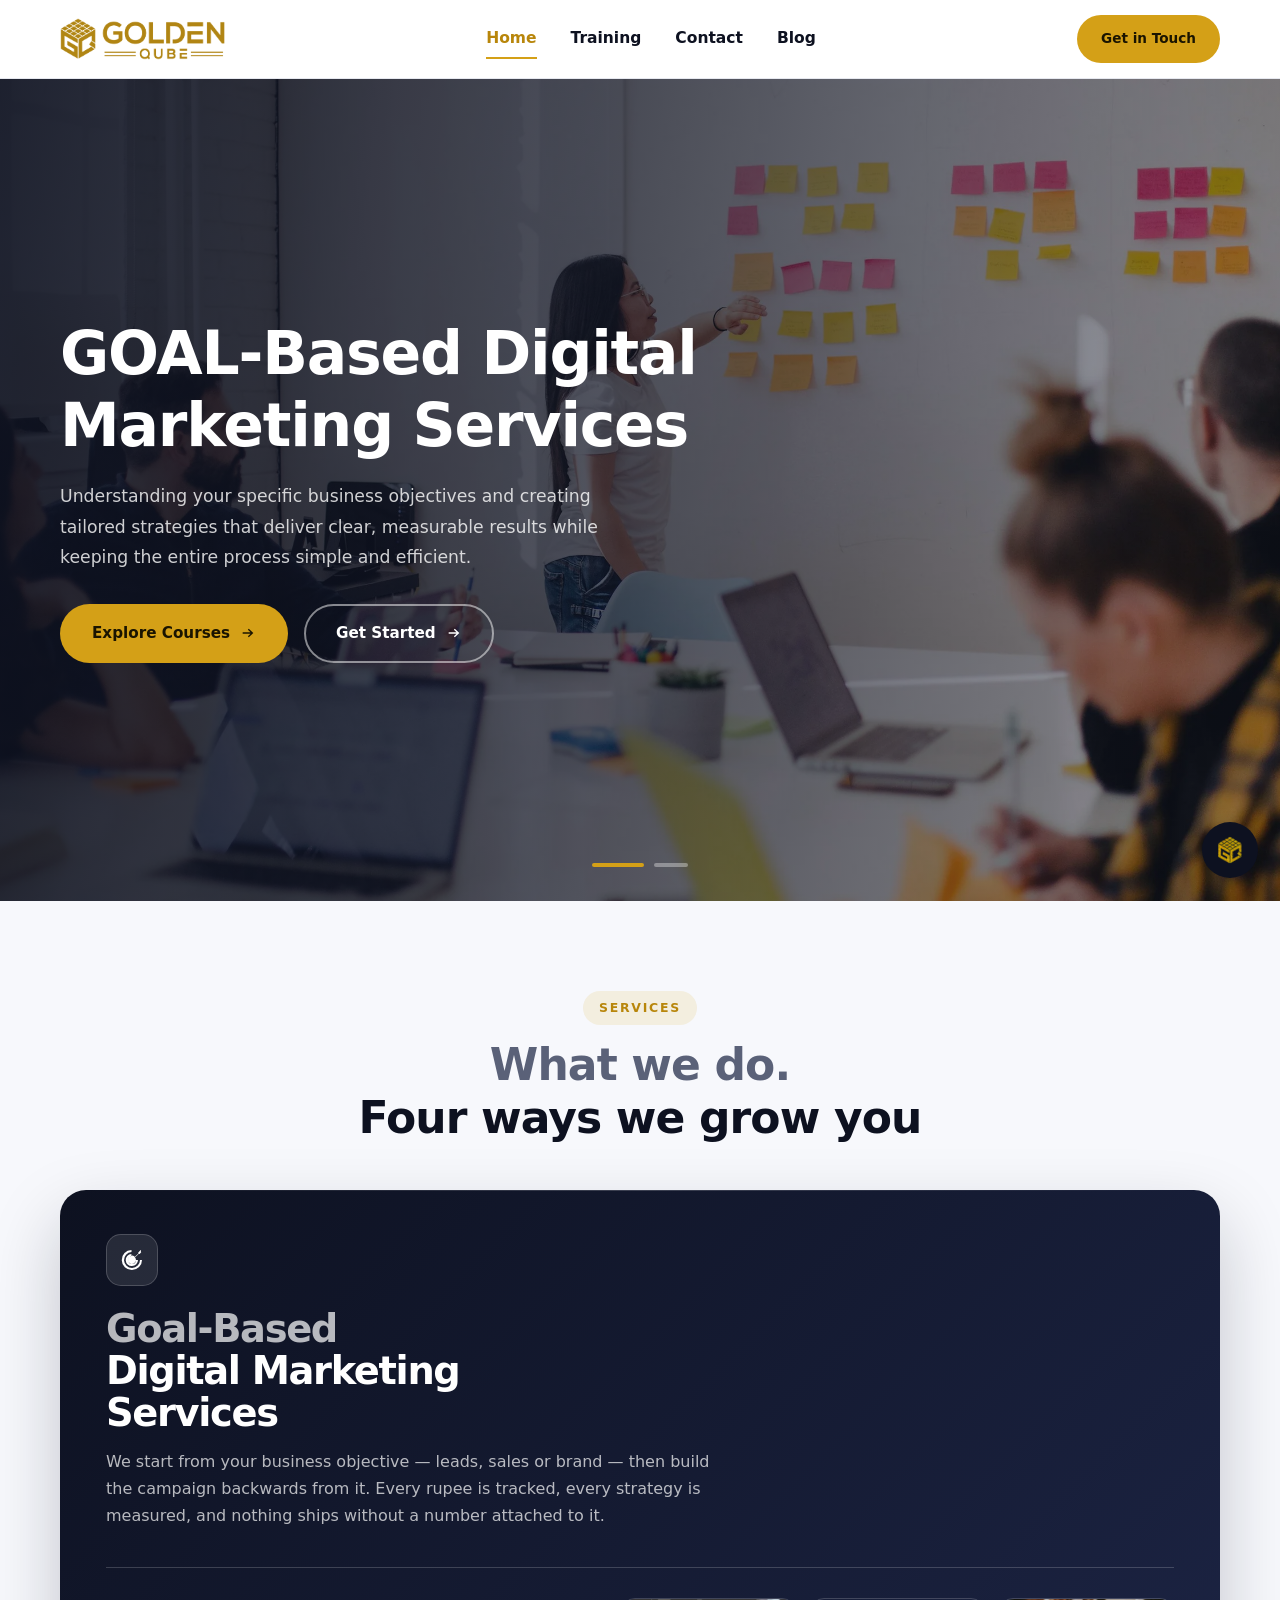
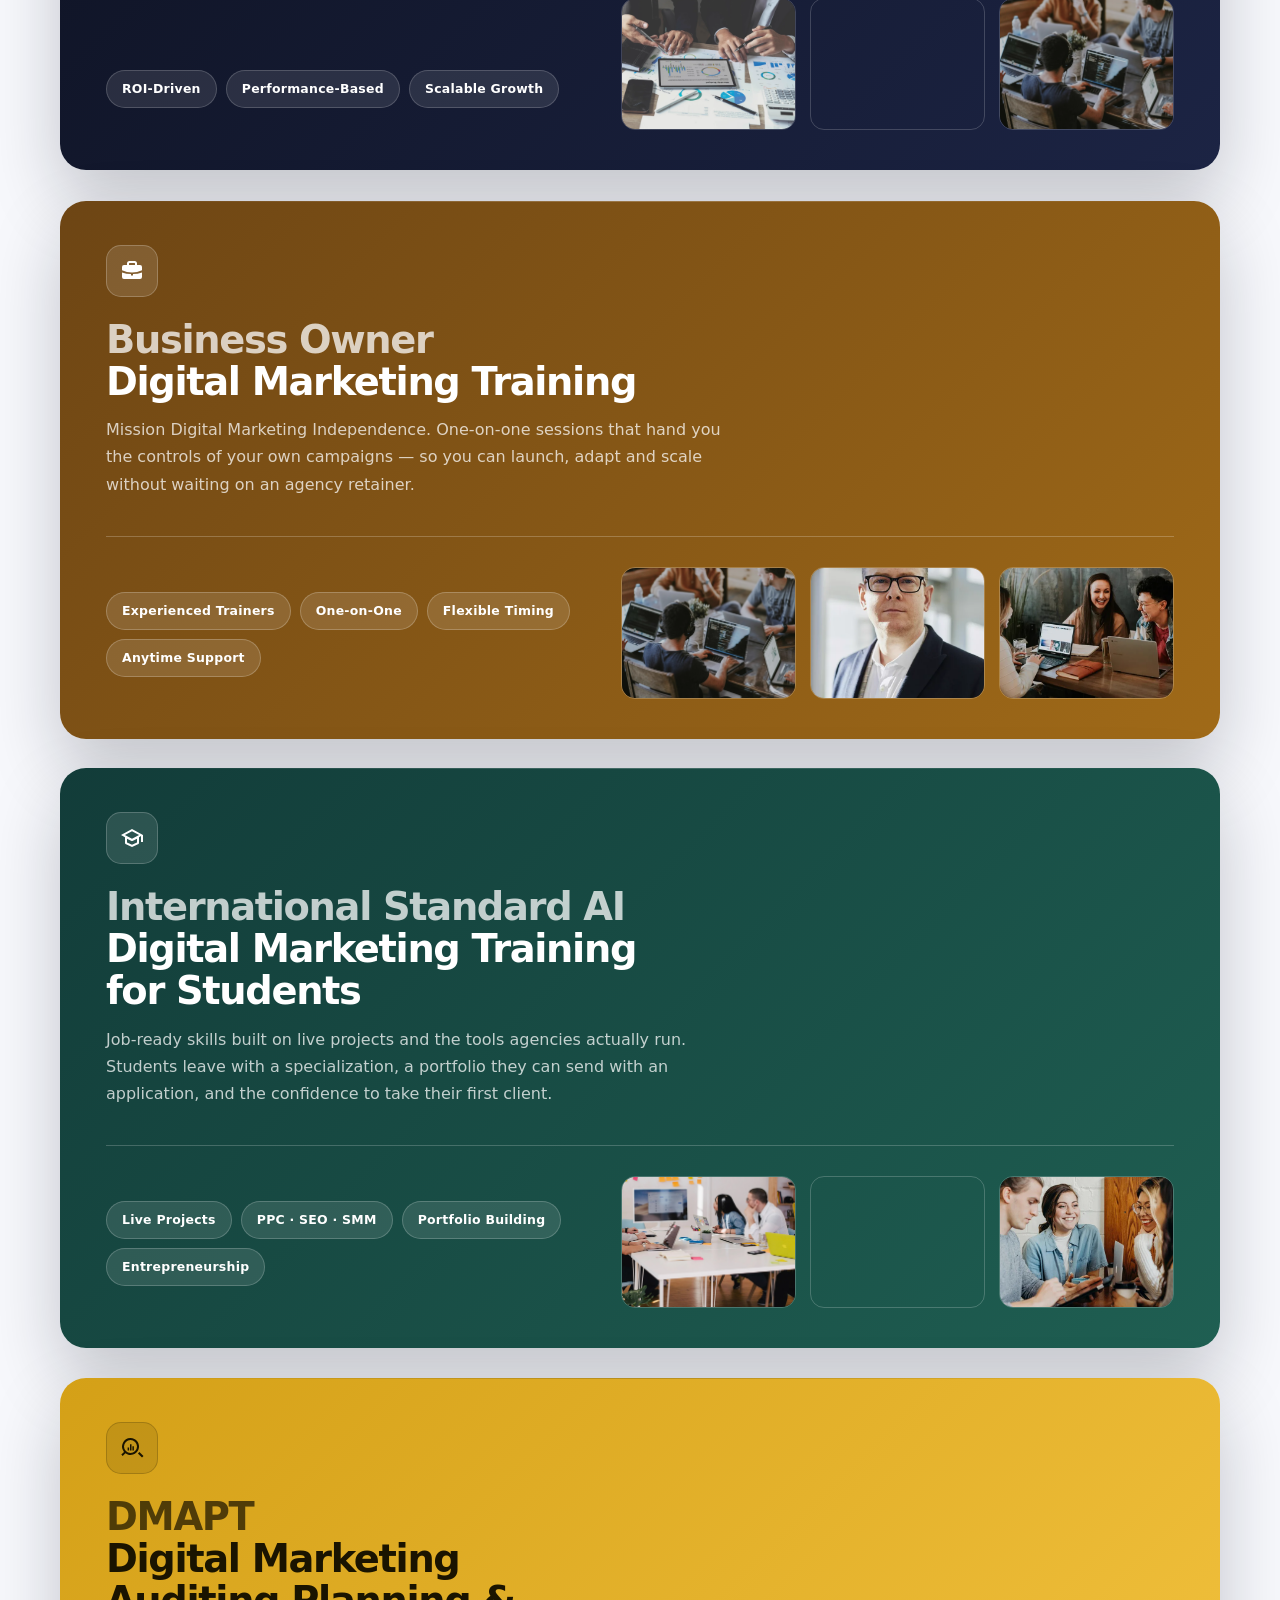
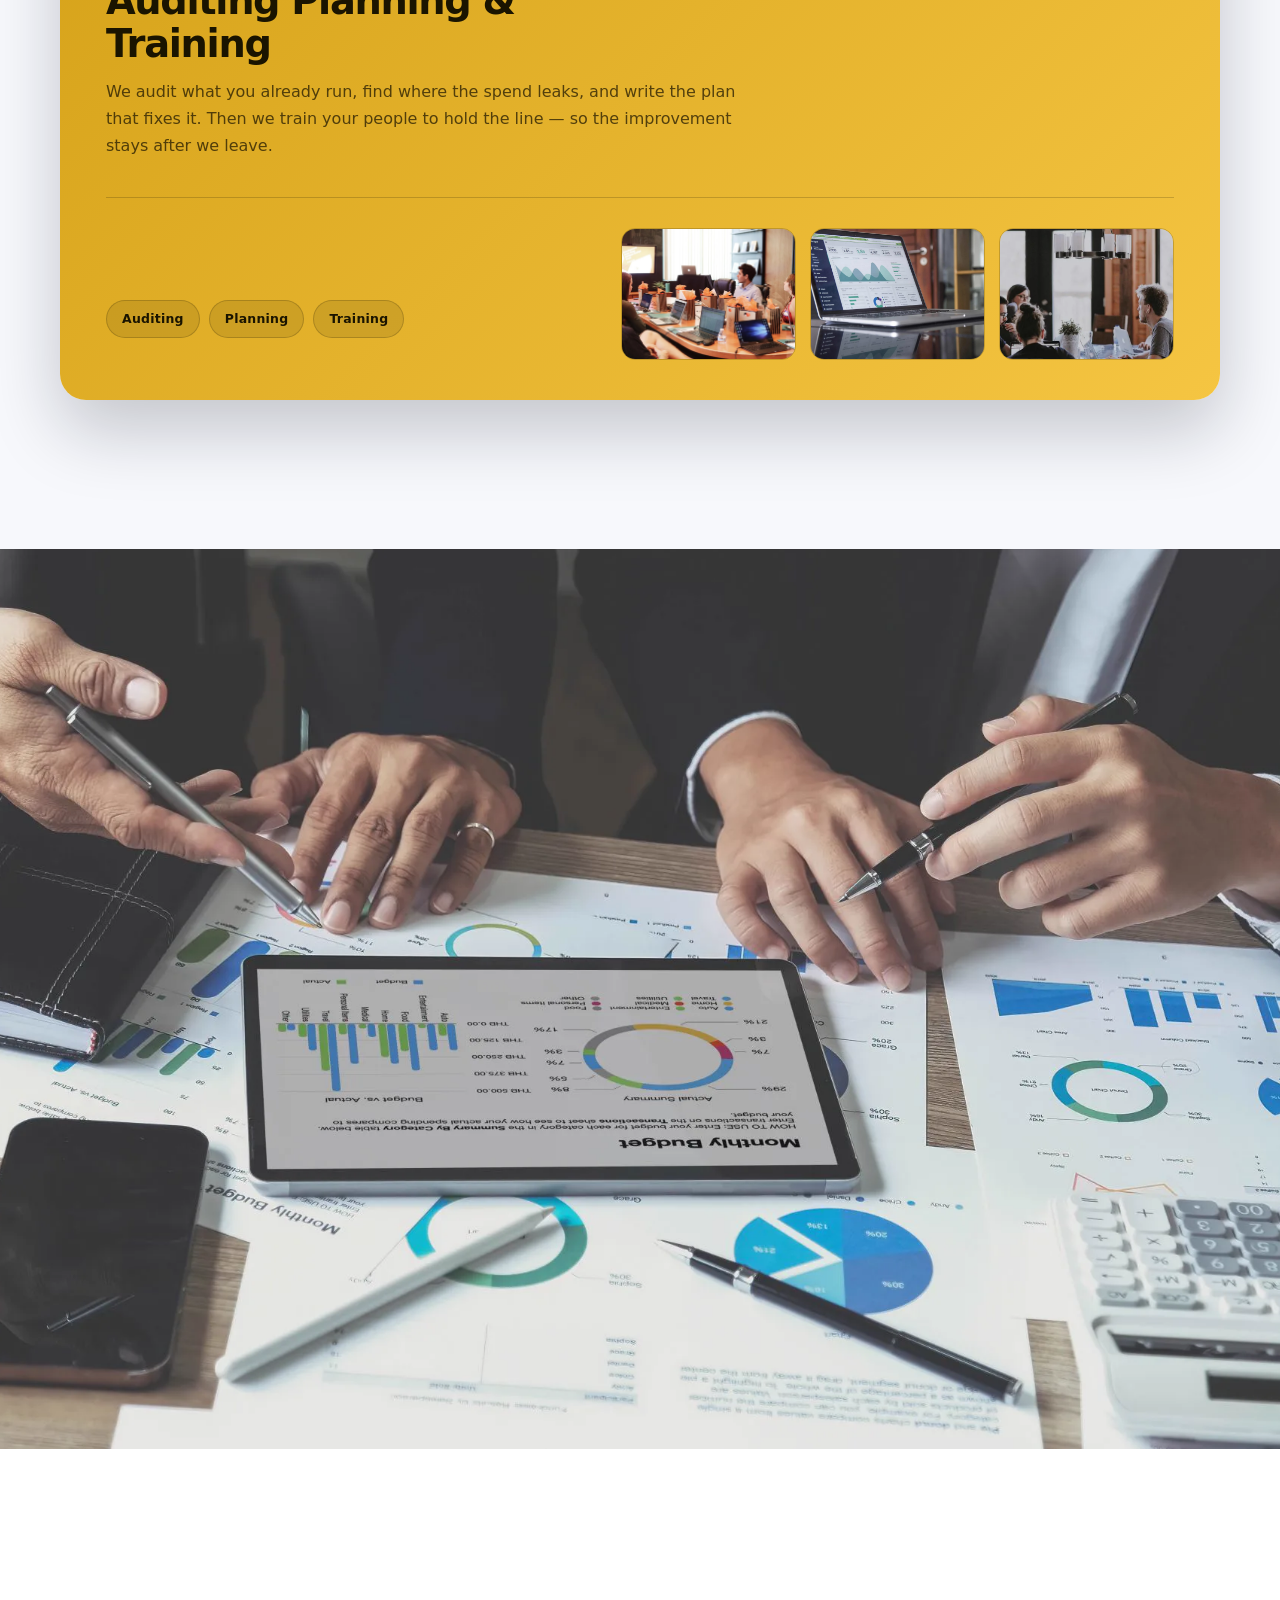
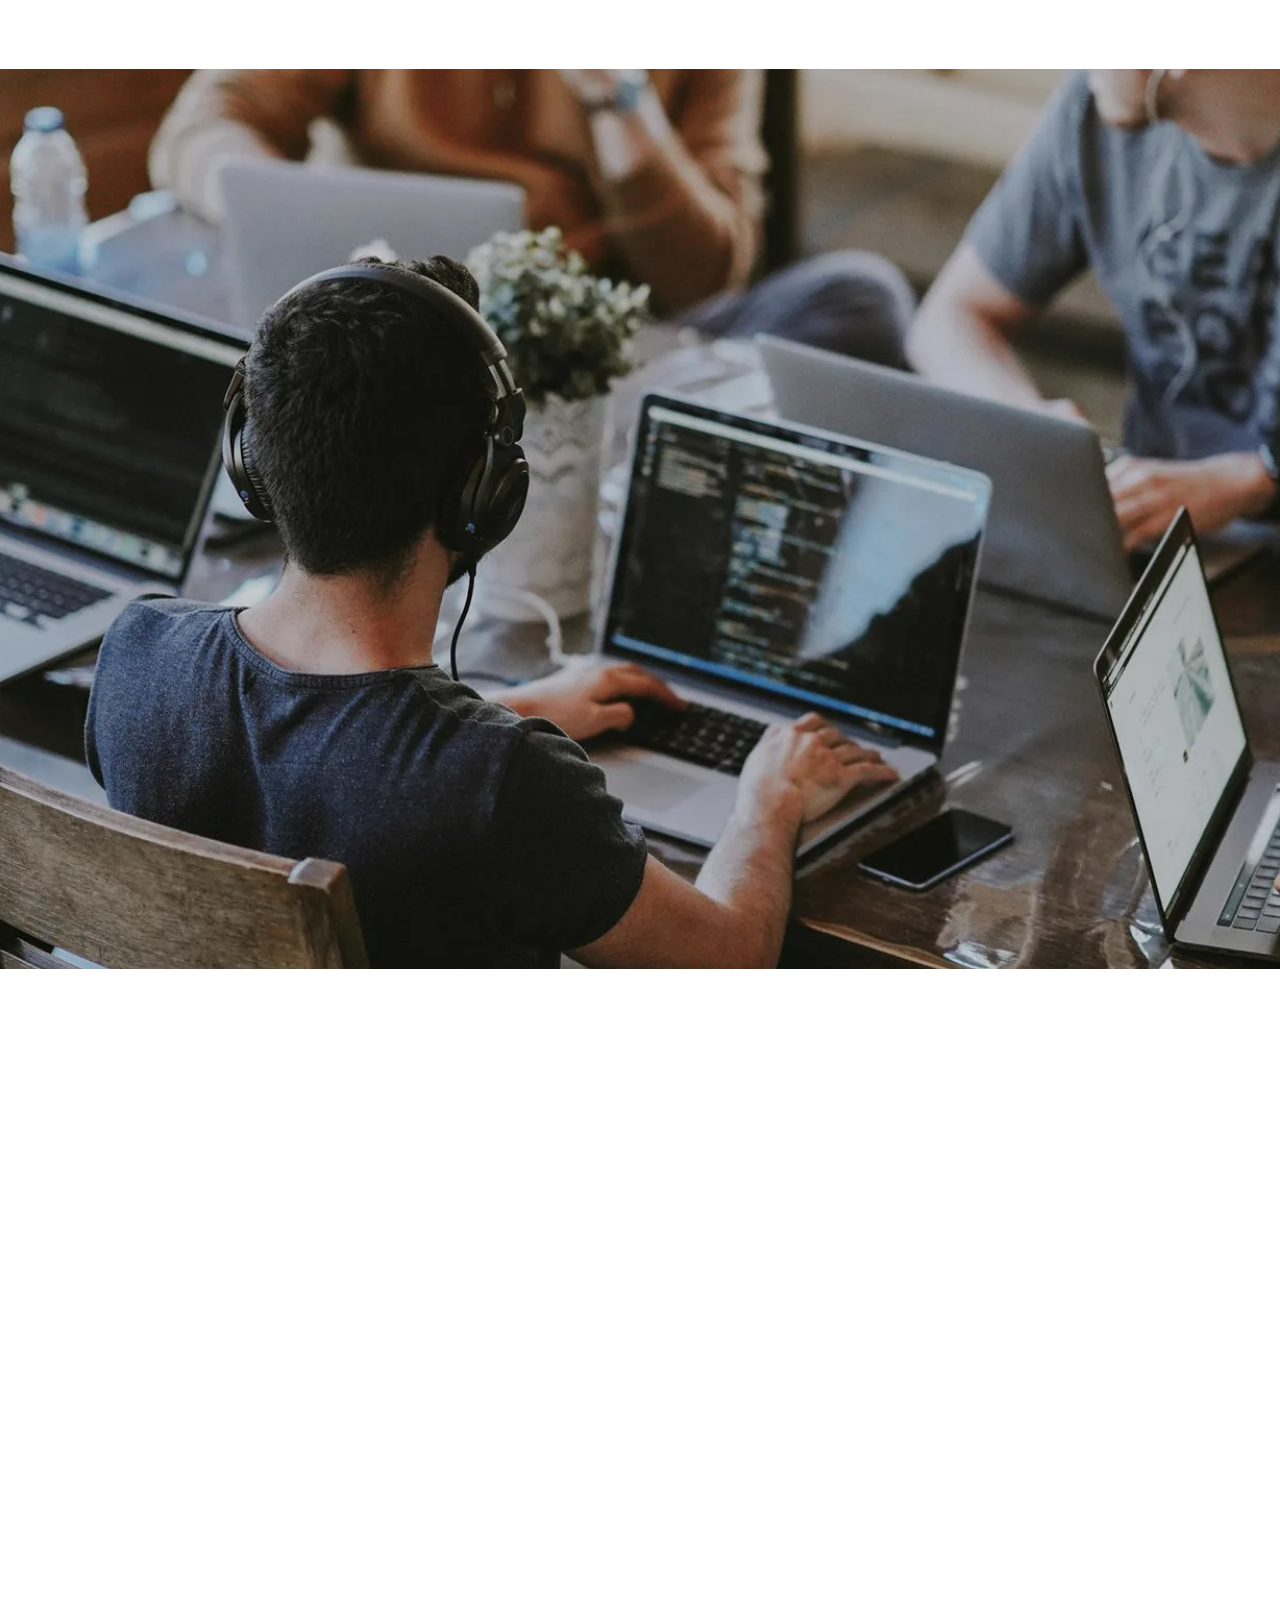
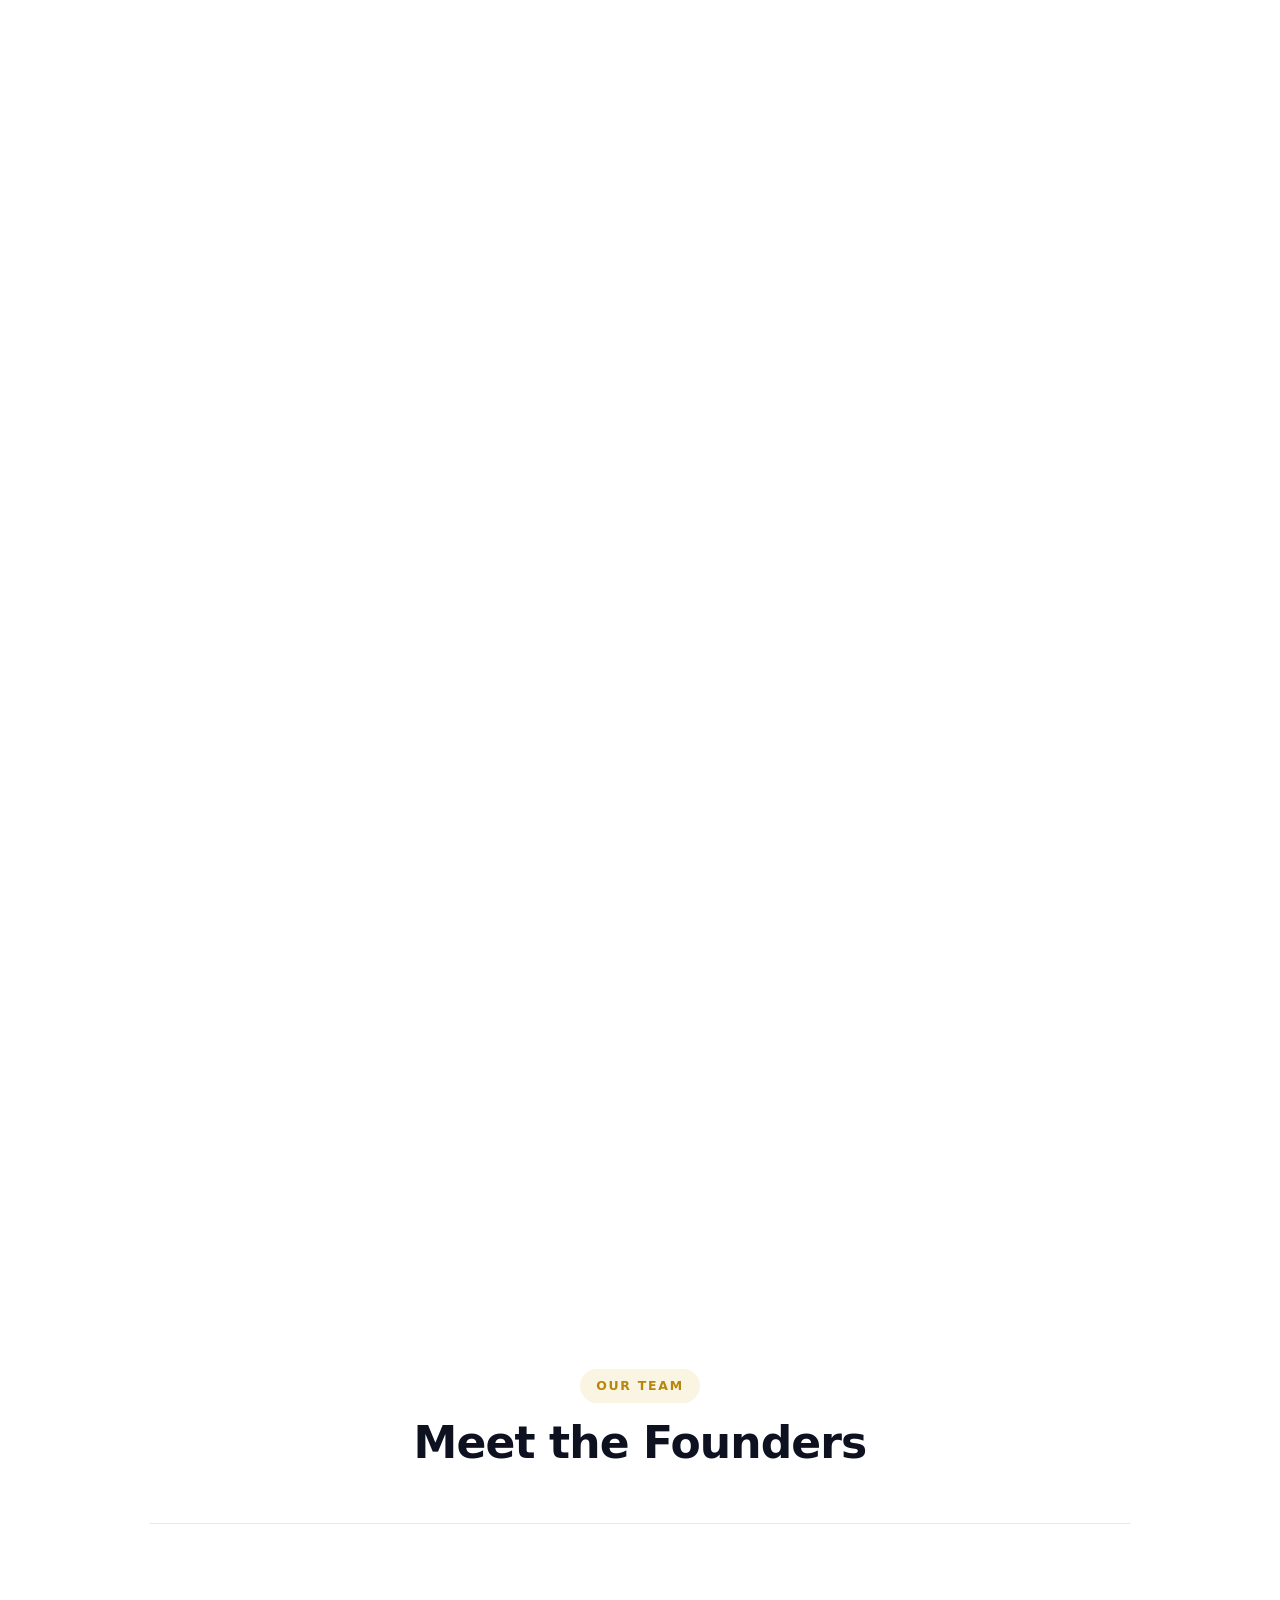
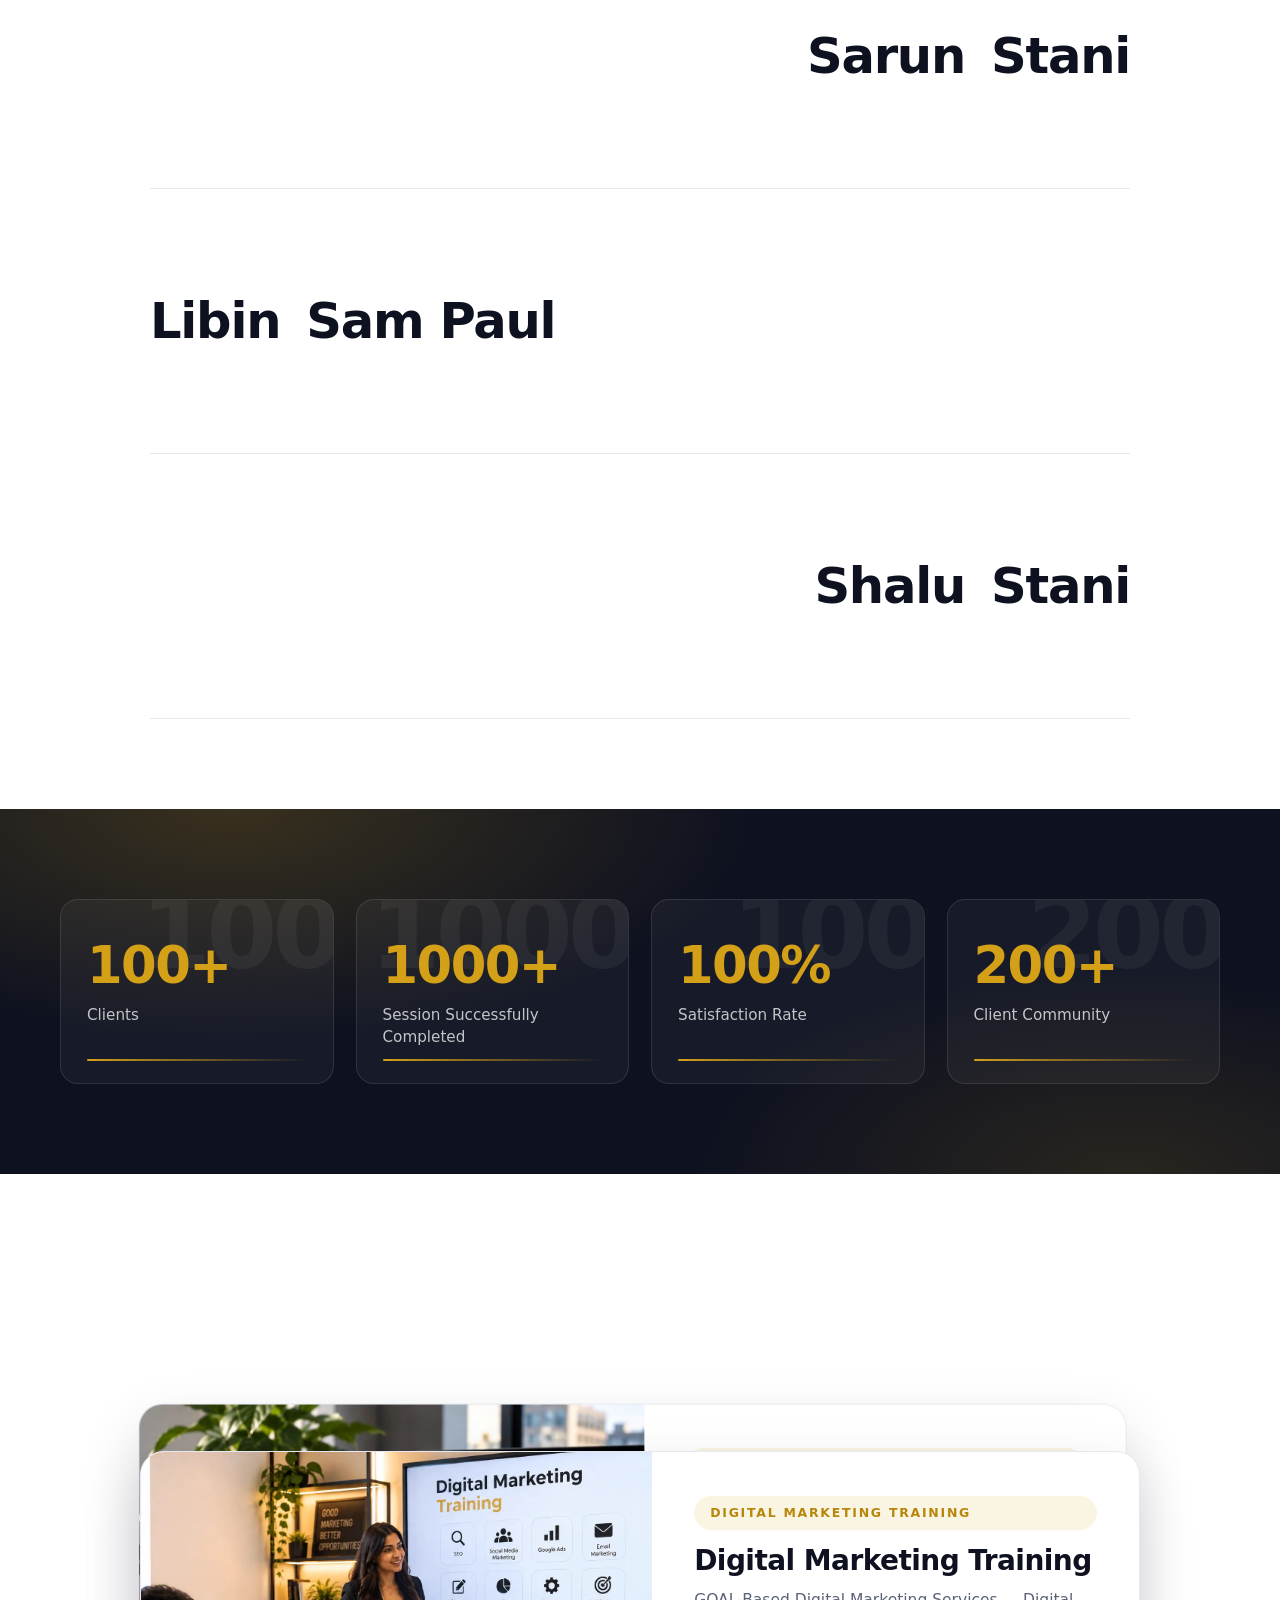
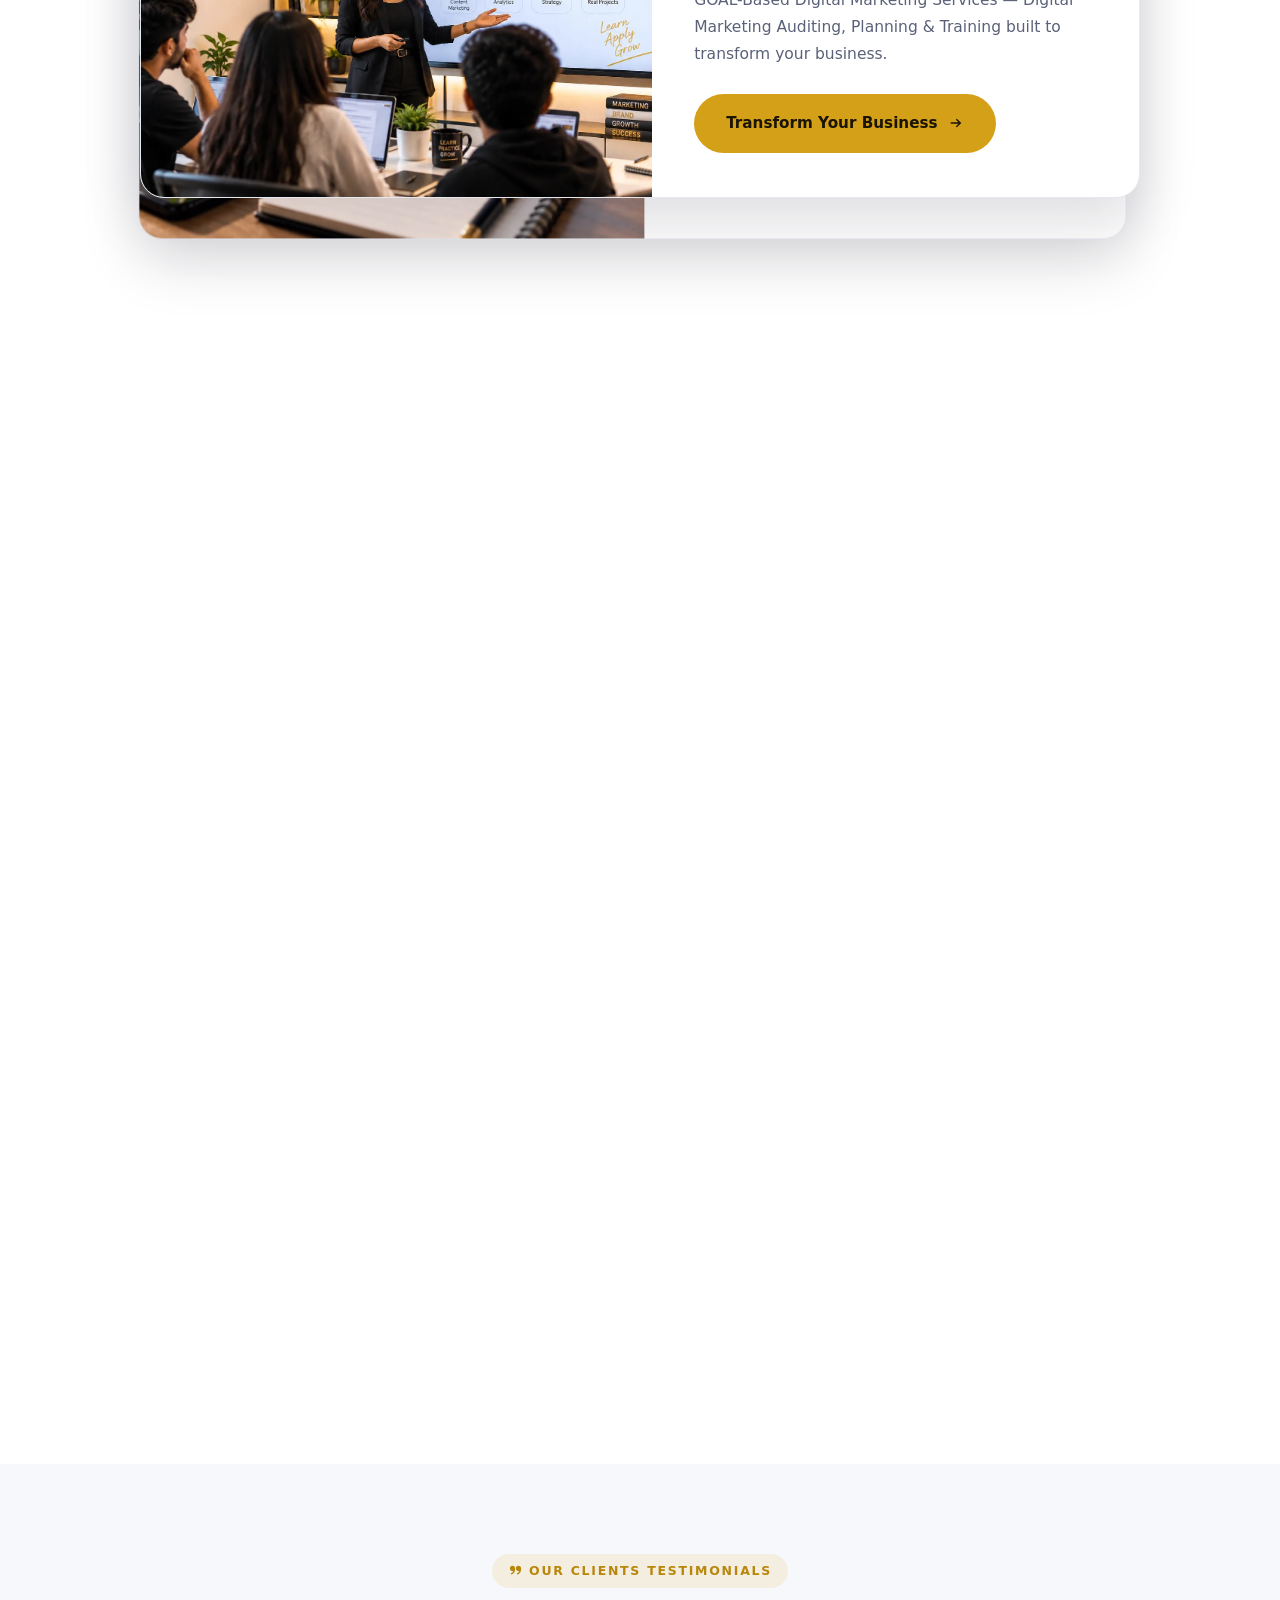
==== commit 57d5c901: "Add the certifications shelf, drop the trainers and careers sections Six badges on a warm gold field" ====
--- a/index.html
+++ b/index.html
@@ -7,7 +7,7 @@
 <meta name="description" content="Golden Qube is a Best Digital Marketing Institute in Kochi, training business owners in Google Ads and SMM. A leading digital training center in Kerala.">
 <link rel="preload" as="image" href="assets/img/hero-goal.webp" fetchpriority="high">
 <link rel="icon" href="assets/img/favicon.png">
-<link rel="stylesheet" href="assets/css/style.css?v=svcstack105">
+<link rel="stylesheet" href="assets/css/style.css?v=svcstack106">
 </head>
 <body>
 
@@ -815,6 +815,6 @@
   </div>
 </footer>
 
-<script src="assets/js/main.js?v=svcstack105"></script>
+<script src="assets/js/main.js?v=svcstack106"></script>
 </body>
 </html>
--- a/assets/css/style.css
+++ b/assets/css/style.css
@@ -1208,6 +1208,63 @@
 .career h4 { font-size: 1rem; margin: 0; }
 
 /* Blog --------------------------------------------------------------------- */
+/* Certifications ------------------------------------------------------------
+   A warm gold field the badges sit on, so the section reads as the award shelf
+   of the page rather than another white band. */
+.certs { background: linear-gradient(165deg, #fdf3dd 0%, #f7dfa8 55%, #f1c977 100%); }
+.certs__title {
+  text-transform: uppercase;
+  font-size: clamp(1.6rem, 4vw, 2.9rem);
+  line-height: 1.12;
+  letter-spacing: -.01em;
+  background: linear-gradient(100deg, #8a6412 0%, #c8992a 30%, #f0d488 50%, #b8871c 72%, #8a6412 100%);
+  -webkit-background-clip: text;
+  background-clip: text;
+  -webkit-text-fill-color: transparent;
+  color: transparent;
+}
+
+.certs__grid {
+  display: grid;
+  grid-template-columns: repeat(3, 1fr);
+  gap: 22px;
+  max-width: 900px;
+  margin: 0 auto;
+}
+.cert {
+  display: grid;
+  place-items: center;
+  gap: 14px;
+  min-height: 148px;
+  padding: 28px 22px;
+  border: 1px solid rgba(255, 255, 255, .75);
+  border-radius: 18px;
+  /* Frosted rather than solid, so the gold field shows through the badge. */
+  background: rgba(255, 255, 255, .55);
+  box-shadow: 0 12px 30px rgba(150, 104, 20, .13);
+  transition: transform .25s ease, box-shadow .25s ease, background .25s ease;
+}
+.cert:hover {
+  transform: translateY(-5px);
+  background: rgba(255, 255, 255, .78);
+  box-shadow: 0 18px 40px rgba(150, 104, 20, .22);
+}
+.cert img,
+.cert__mark { width: 42px; height: 42px; object-fit: contain; }
+.cert span {
+  font-size: 1rem;
+  font-weight: 700;
+  color: #5a4110;
+  text-align: center;
+}
+
+@media (max-width: 700px) {
+  .certs__grid { grid-template-columns: repeat(2, 1fr); gap: 14px; }
+  .cert { min-height: 124px; padding: 22px 14px; gap: 10px; }
+  .cert img, .cert__mark { width: 34px; height: 34px; }
+  .cert span { font-size: .88rem; }
+}
+
 /* Blog deck ---------------------------------------------------------------- */
 /* Posts are dealt as a stack rather than laid out in a grid: the front card is
    the one you read and the rest fan out behind it as frosted silhouettes. The
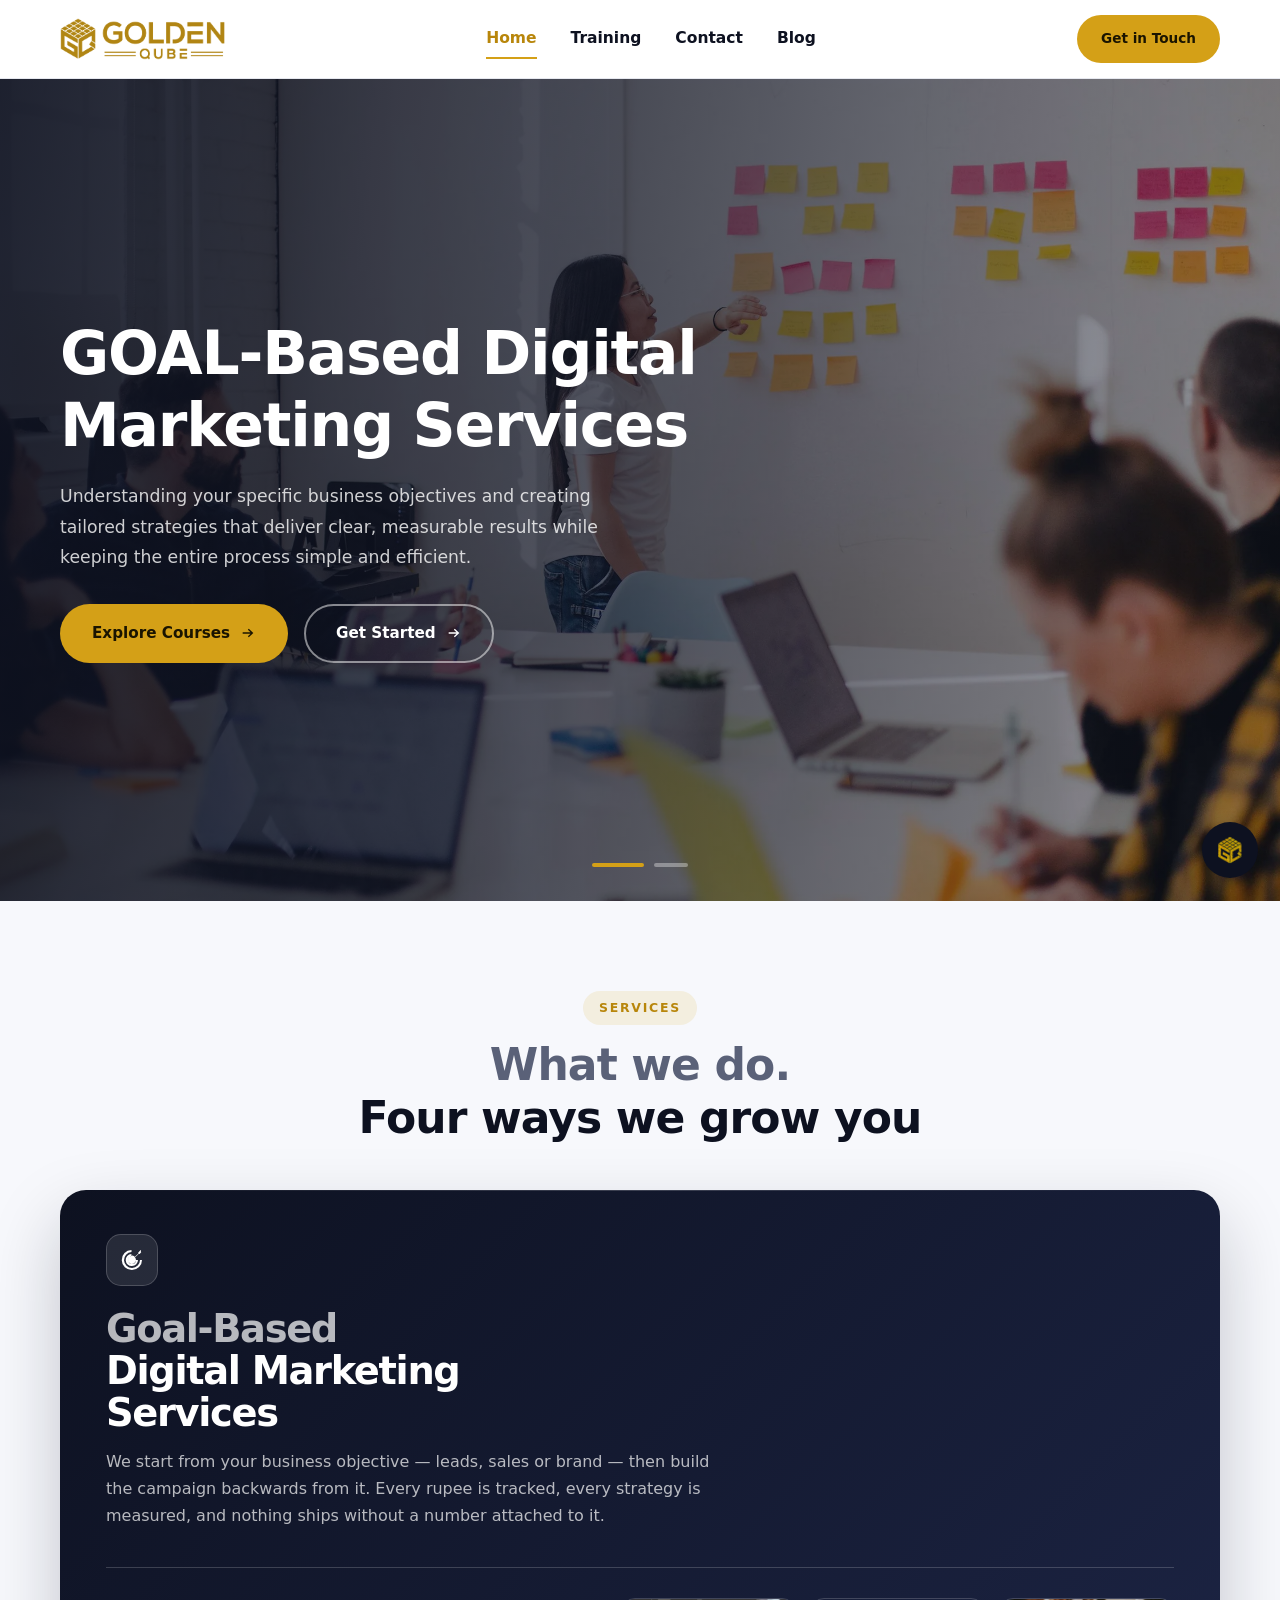
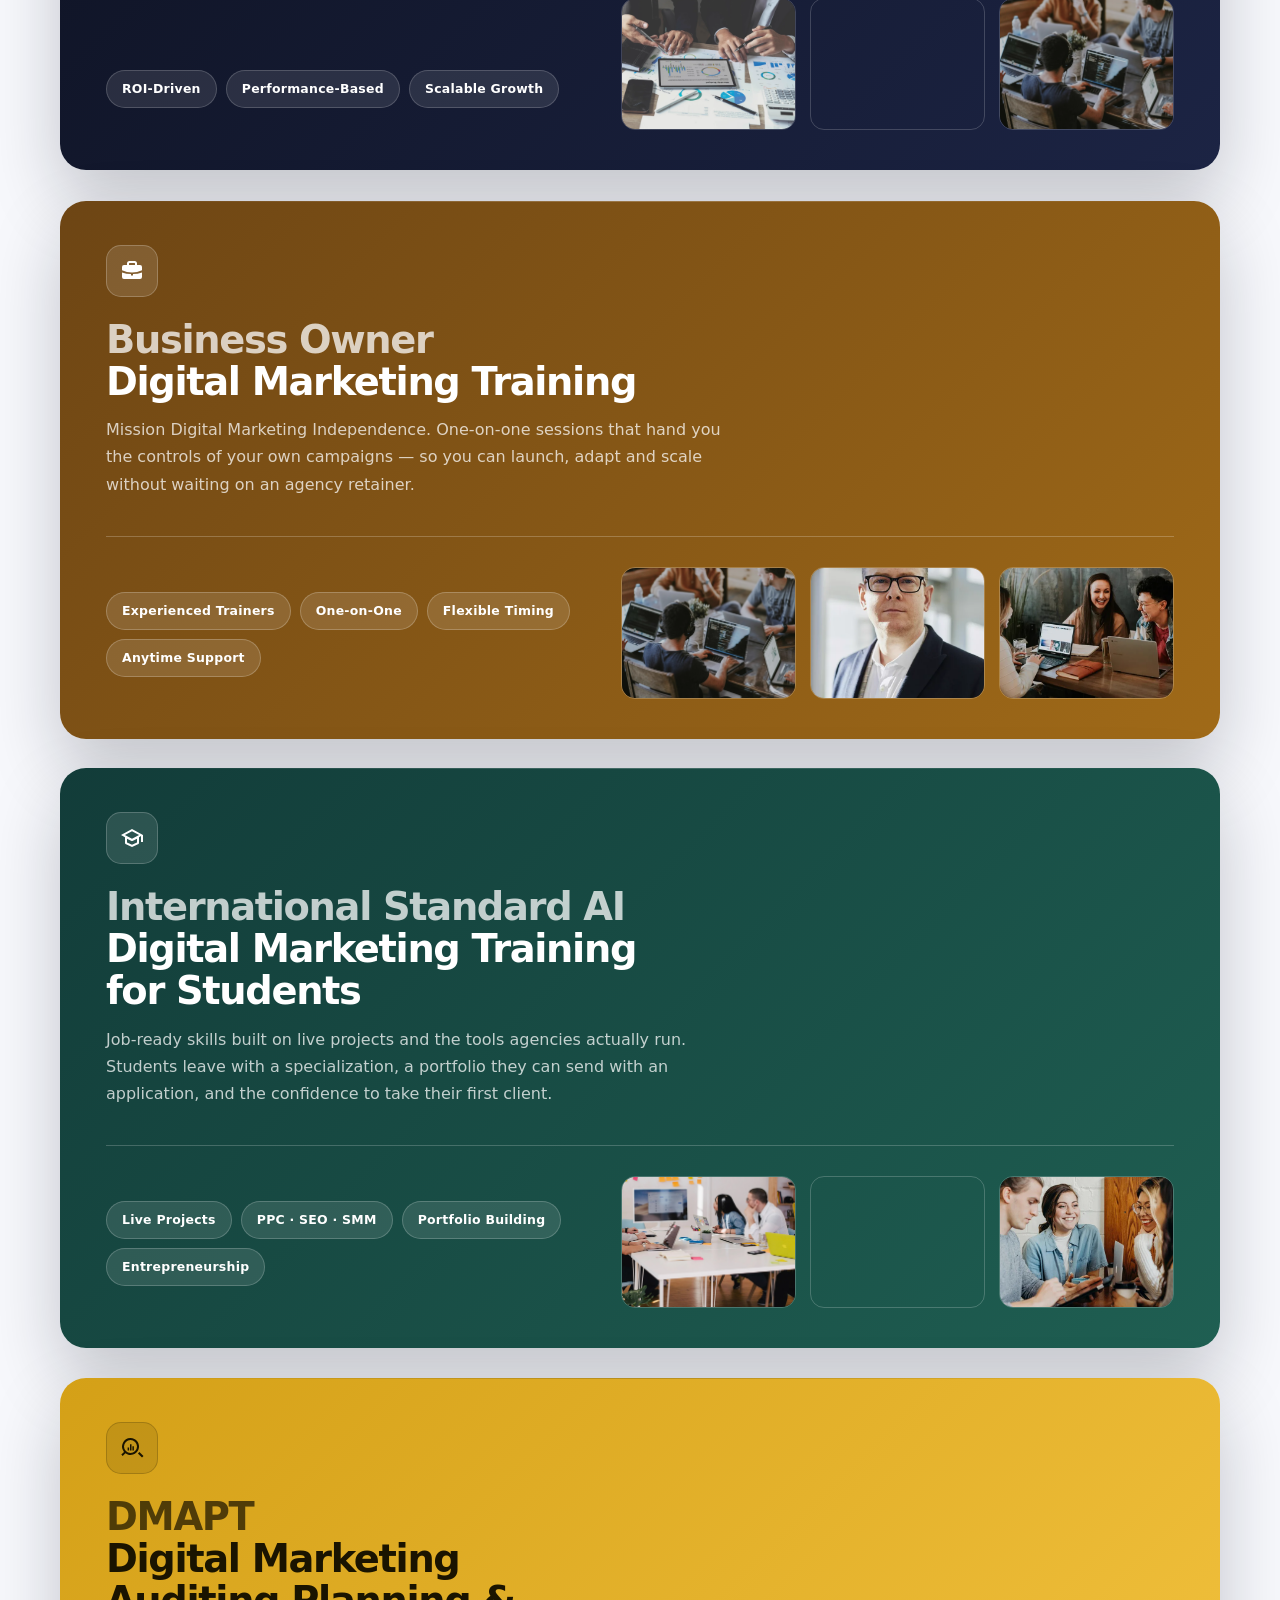
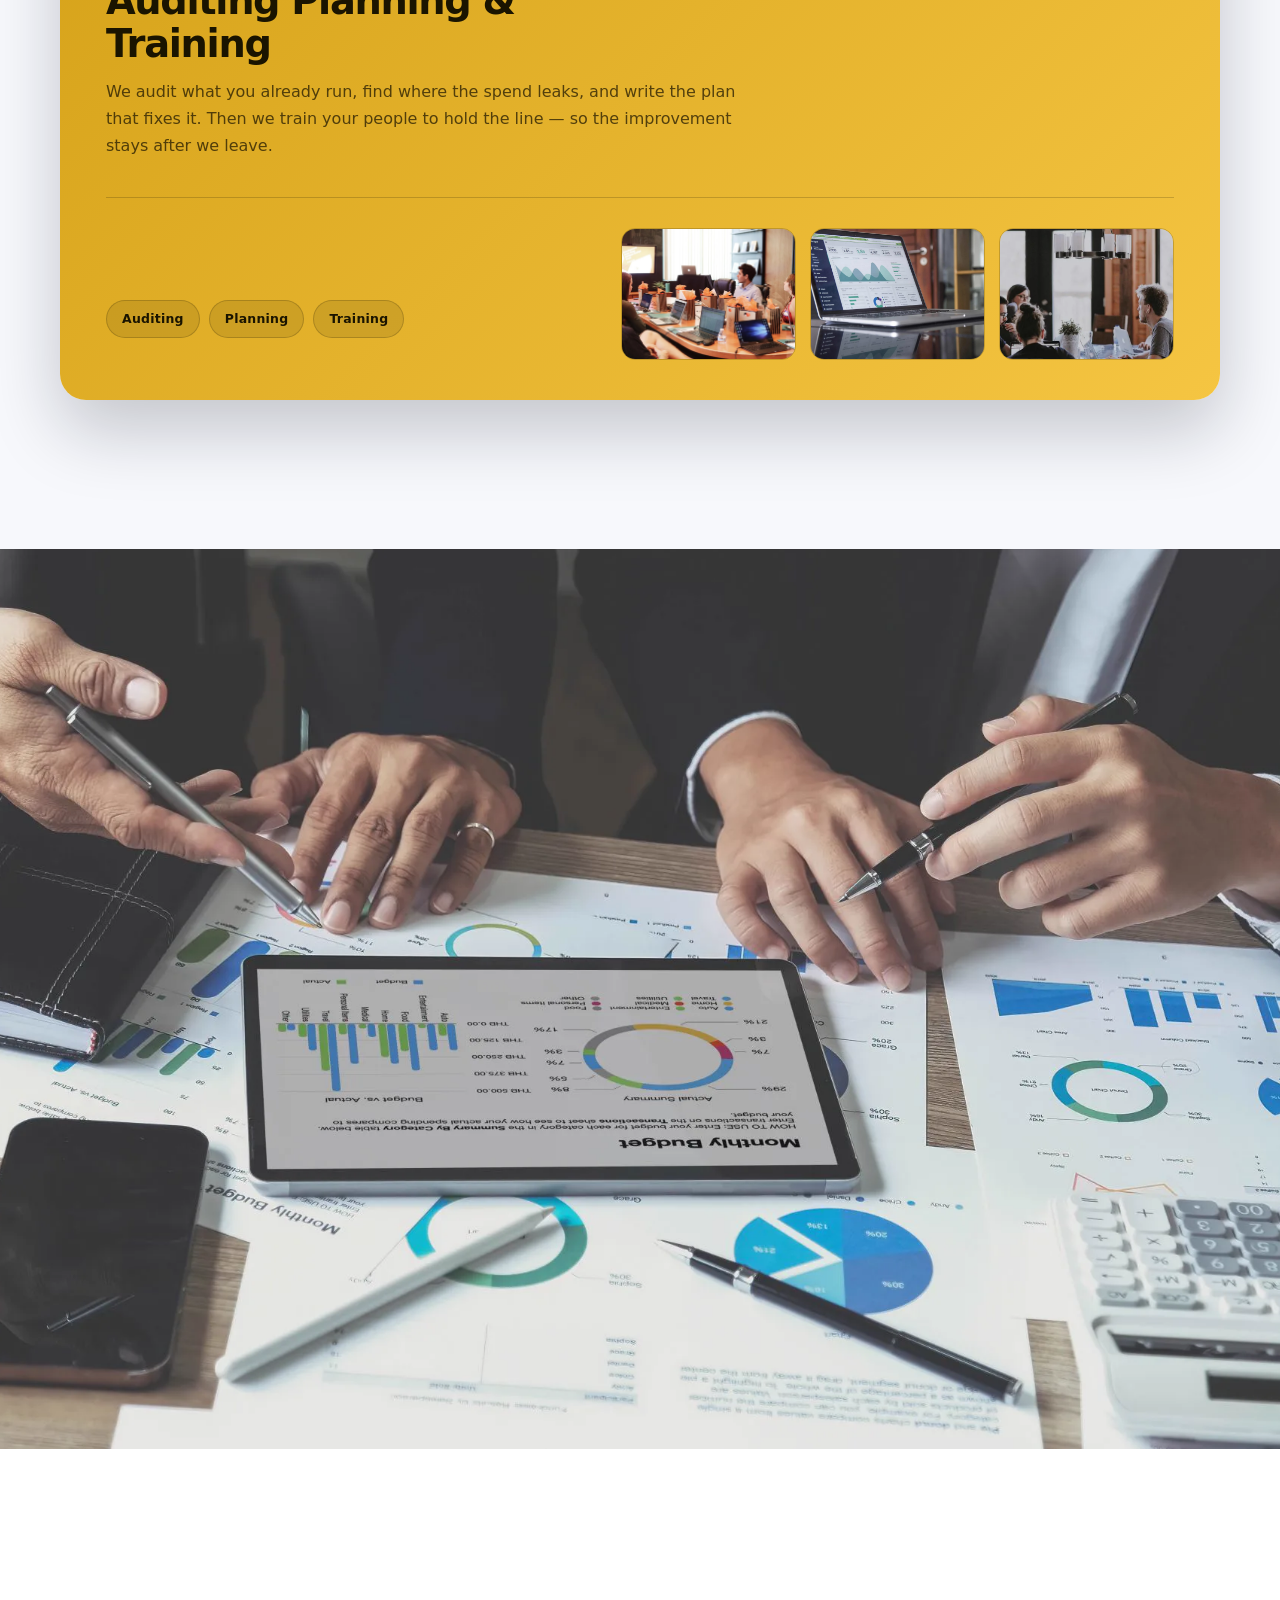
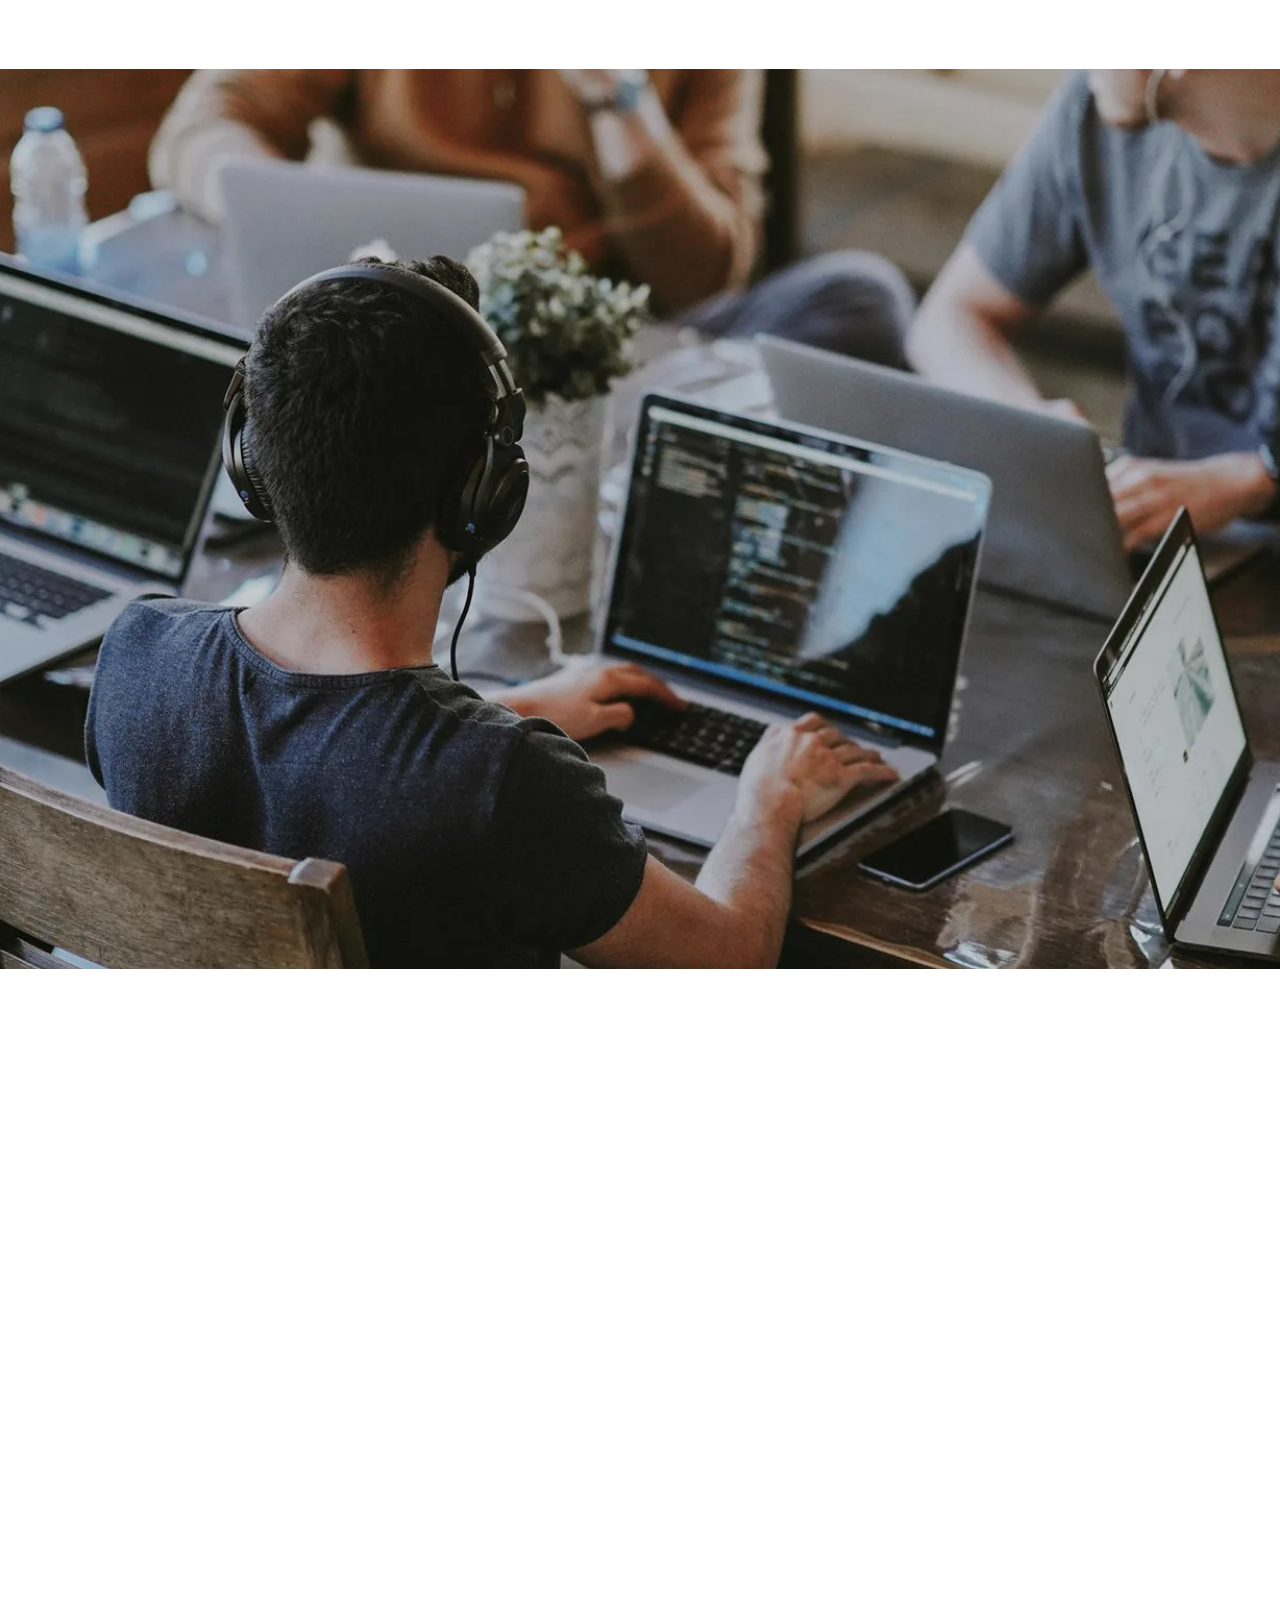
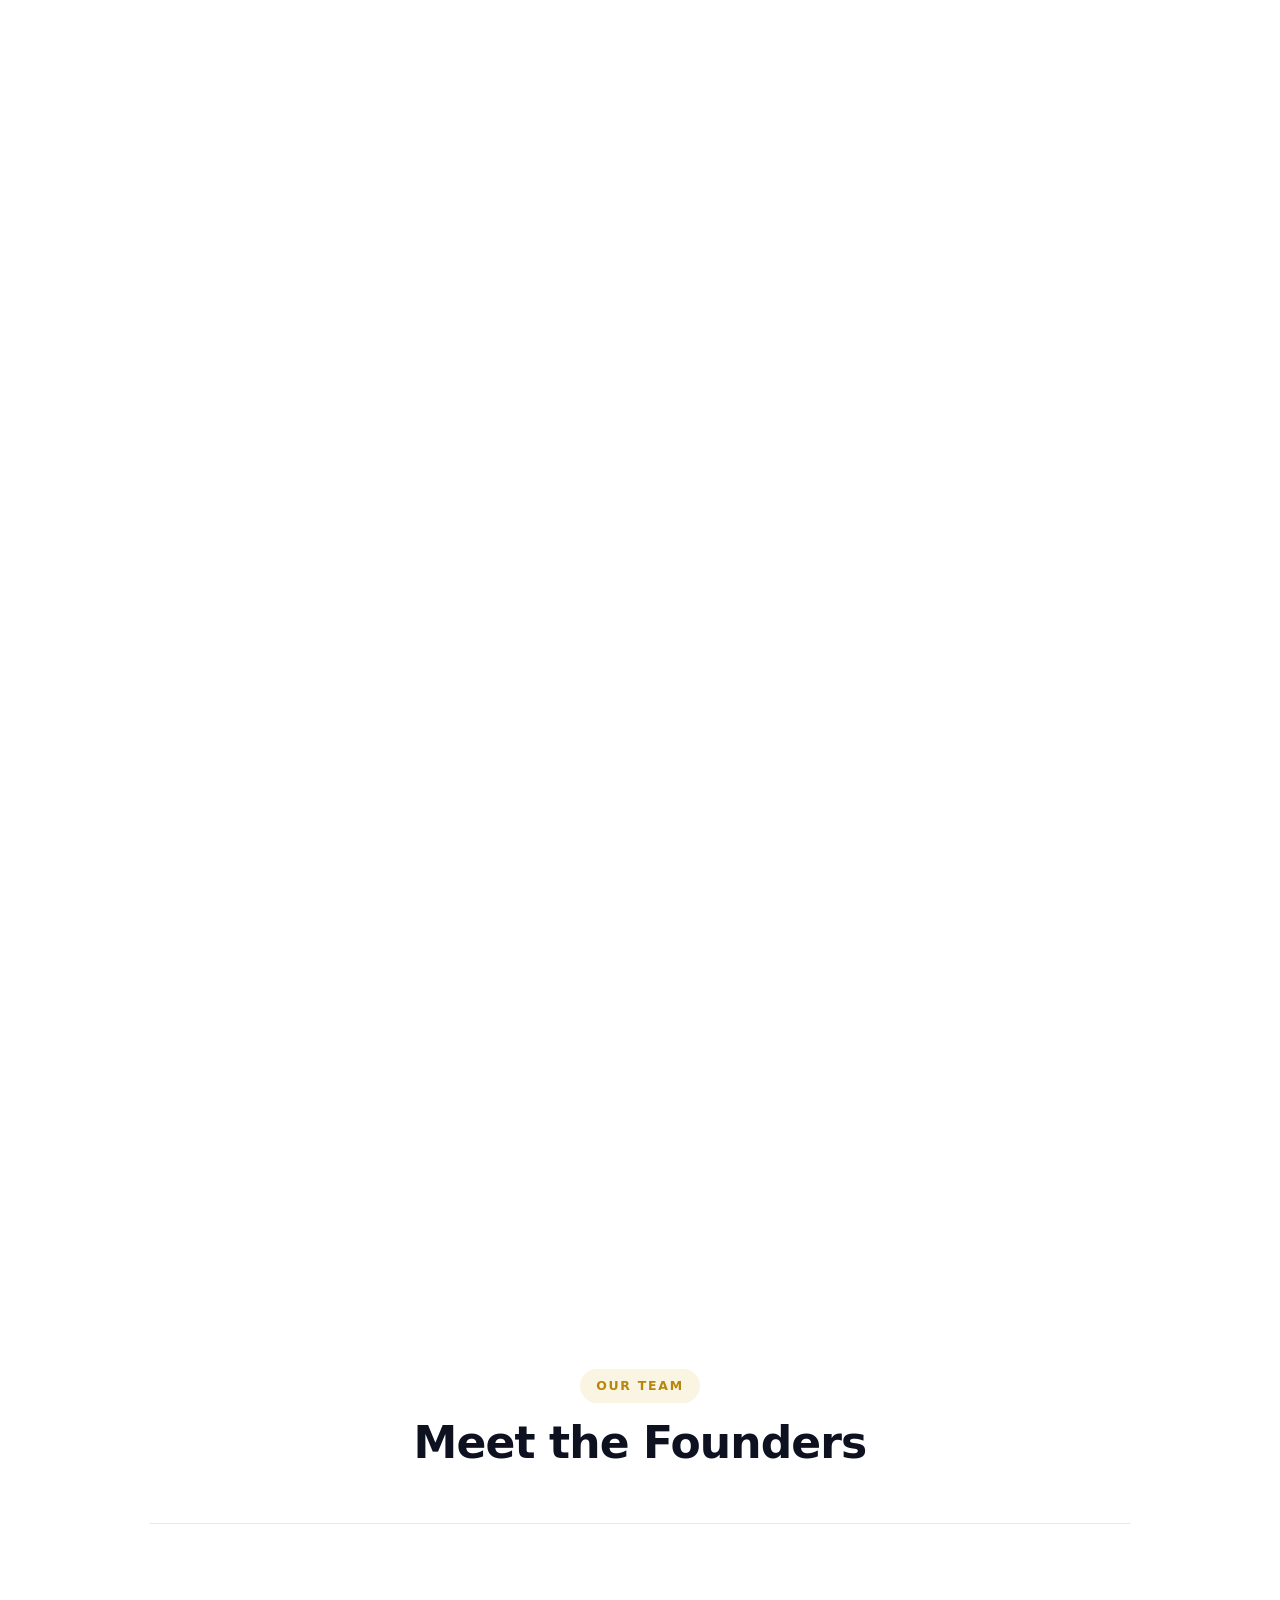
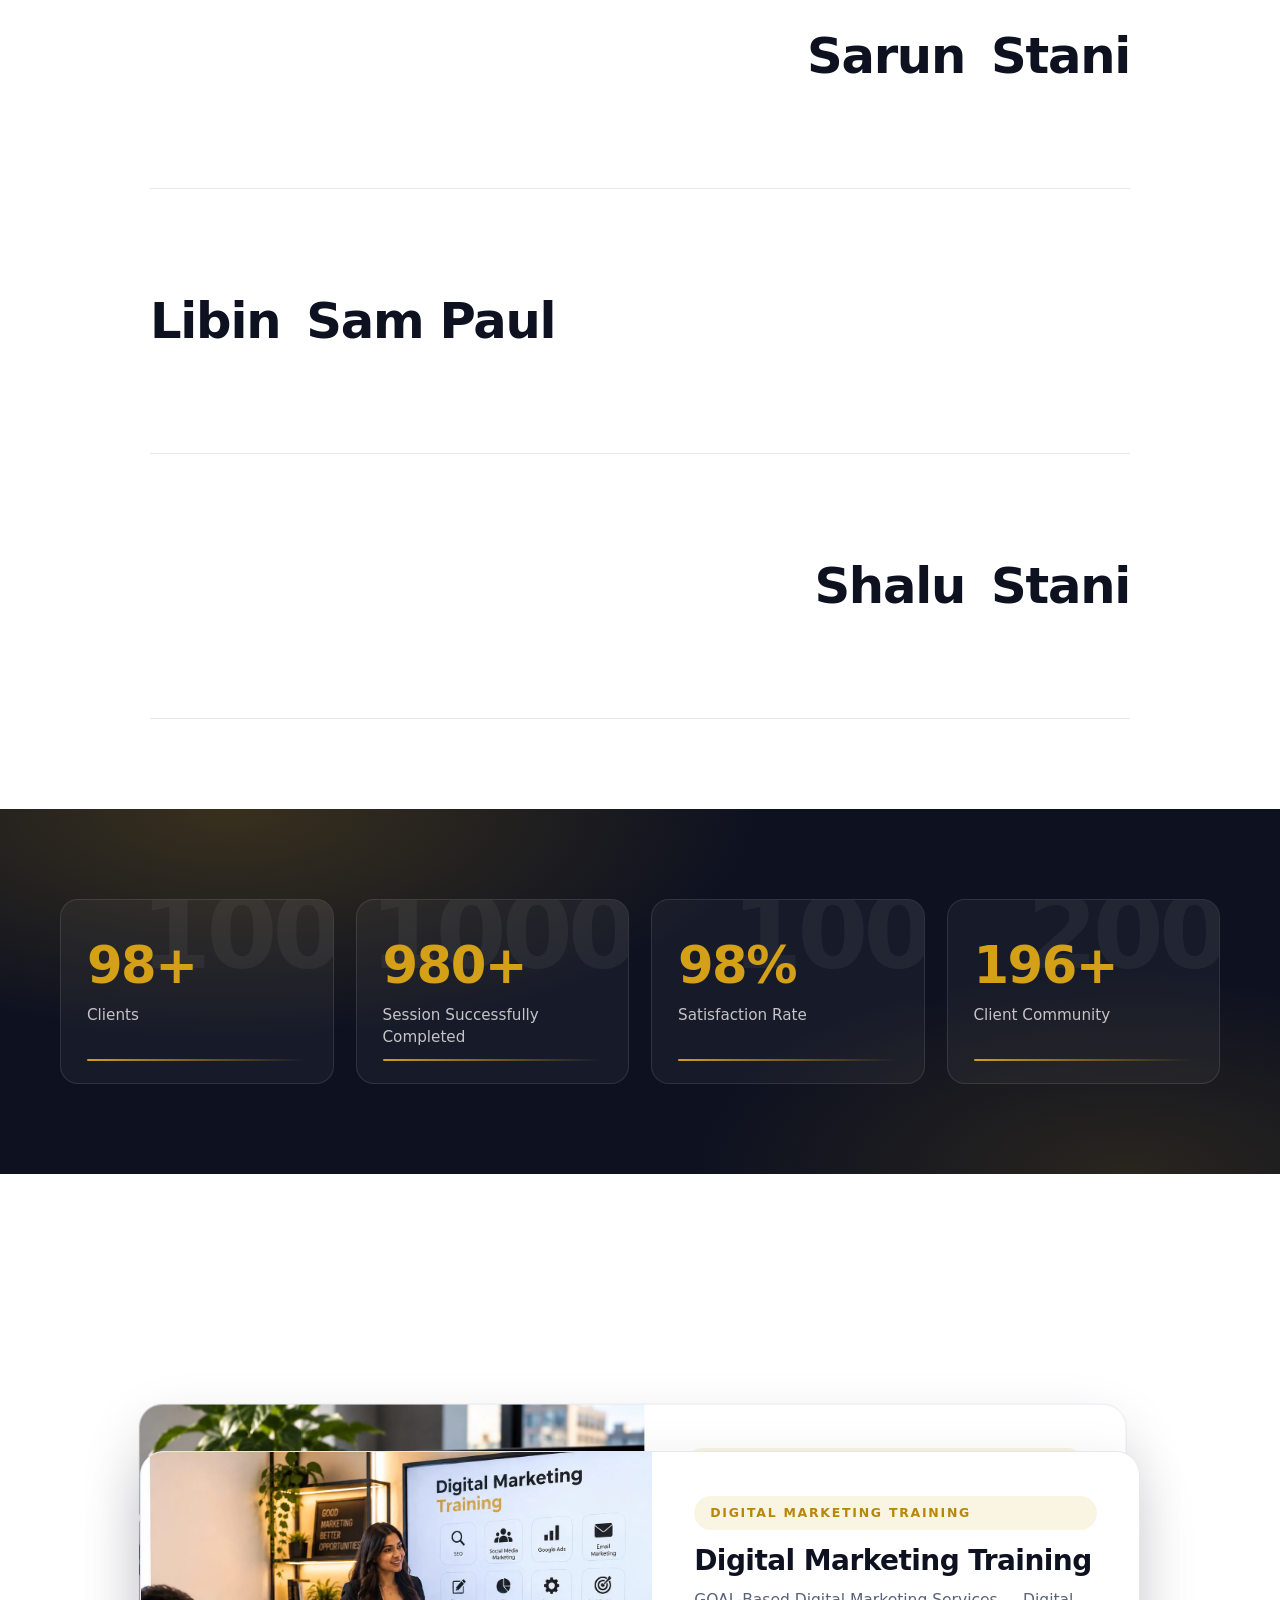
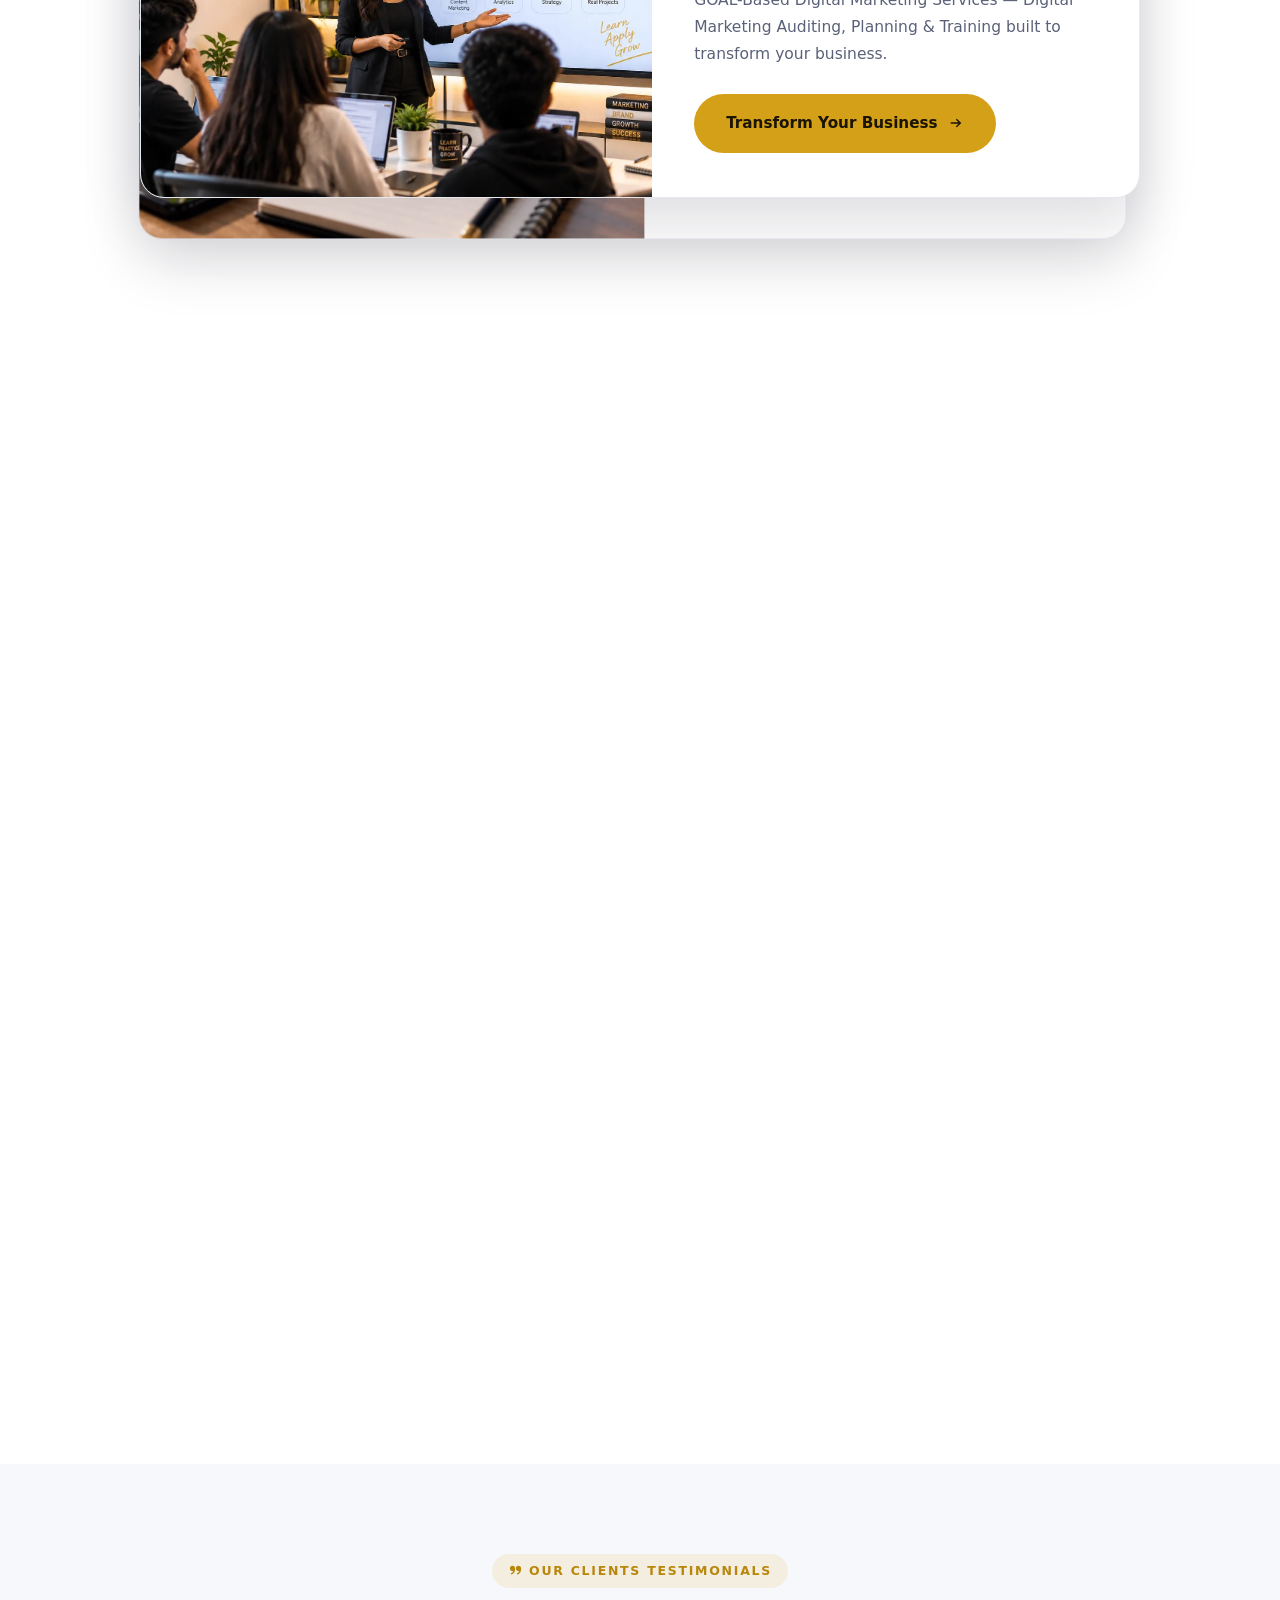
==== commit e2d4a56b: "Use the full lockup on the Golden Qube certification badge The badge carried the bare cube from the " ====
--- a/index.html
+++ b/index.html
@@ -7,7 +7,7 @@
 <meta name="description" content="Golden Qube is a Best Digital Marketing Institute in Kochi, training business owners in Google Ads and SMM. A leading digital training center in Kerala.">
 <link rel="preload" as="image" href="assets/img/hero-goal.webp" fetchpriority="high">
 <link rel="icon" href="assets/img/favicon.png">
-<link rel="stylesheet" href="assets/css/style.css?v=svcstack106">
+<link rel="stylesheet" href="assets/css/style.css?v=svcstack109">
 </head>
 <body>
 
@@ -815,6 +815,6 @@
   </div>
 </footer>
 
-<script src="assets/js/main.js?v=svcstack106"></script>
+<script src="assets/js/main.js?v=svcstack109"></script>
 </body>
 </html>
--- a/assets/css/style.css
+++ b/assets/css/style.css
@@ -1036,6 +1036,12 @@
 .month:hover { transform: translateY(-6px); box-shadow: var(--shadow-lg); border-color: rgba(212, 160, 23, .4); }
 .month:hover::before { transform: scaleX(1); }
 
+/* Grid items stretch to the tallest by default, and month 2 carries far more
+   of the syllabus than the other two — which left the short cards with a band
+   of empty white under their last chip. Each card ends where its own content
+   ends instead. */
+#curriculum .grid { align-items: start; }
+
 .month__head { display: flex; align-items: center; justify-content: space-between; margin-bottom: 18px; }
 .month__no {
   font-size: 2.6rem;
@@ -1251,6 +1257,9 @@
 }
 .cert img,
 .cert__mark { width: 42px; height: 42px; object-fit: contain; }
+/* The lockup stands in for both the mark and the label, so it is sized to the
+   height those two take together and the badges stay level. */
+.cert--brand img { width: auto; height: 94px; }
 .cert span {
   font-size: 1rem;
   font-weight: 700;
@@ -1262,6 +1271,7 @@
   .certs__grid { grid-template-columns: repeat(2, 1fr); gap: 14px; }
   .cert { min-height: 124px; padding: 22px 14px; gap: 10px; }
   .cert img, .cert__mark { width: 34px; height: 34px; }
+  .cert--brand img { width: auto; height: 72px; }
   .cert span { font-size: .88rem; }
 }
 
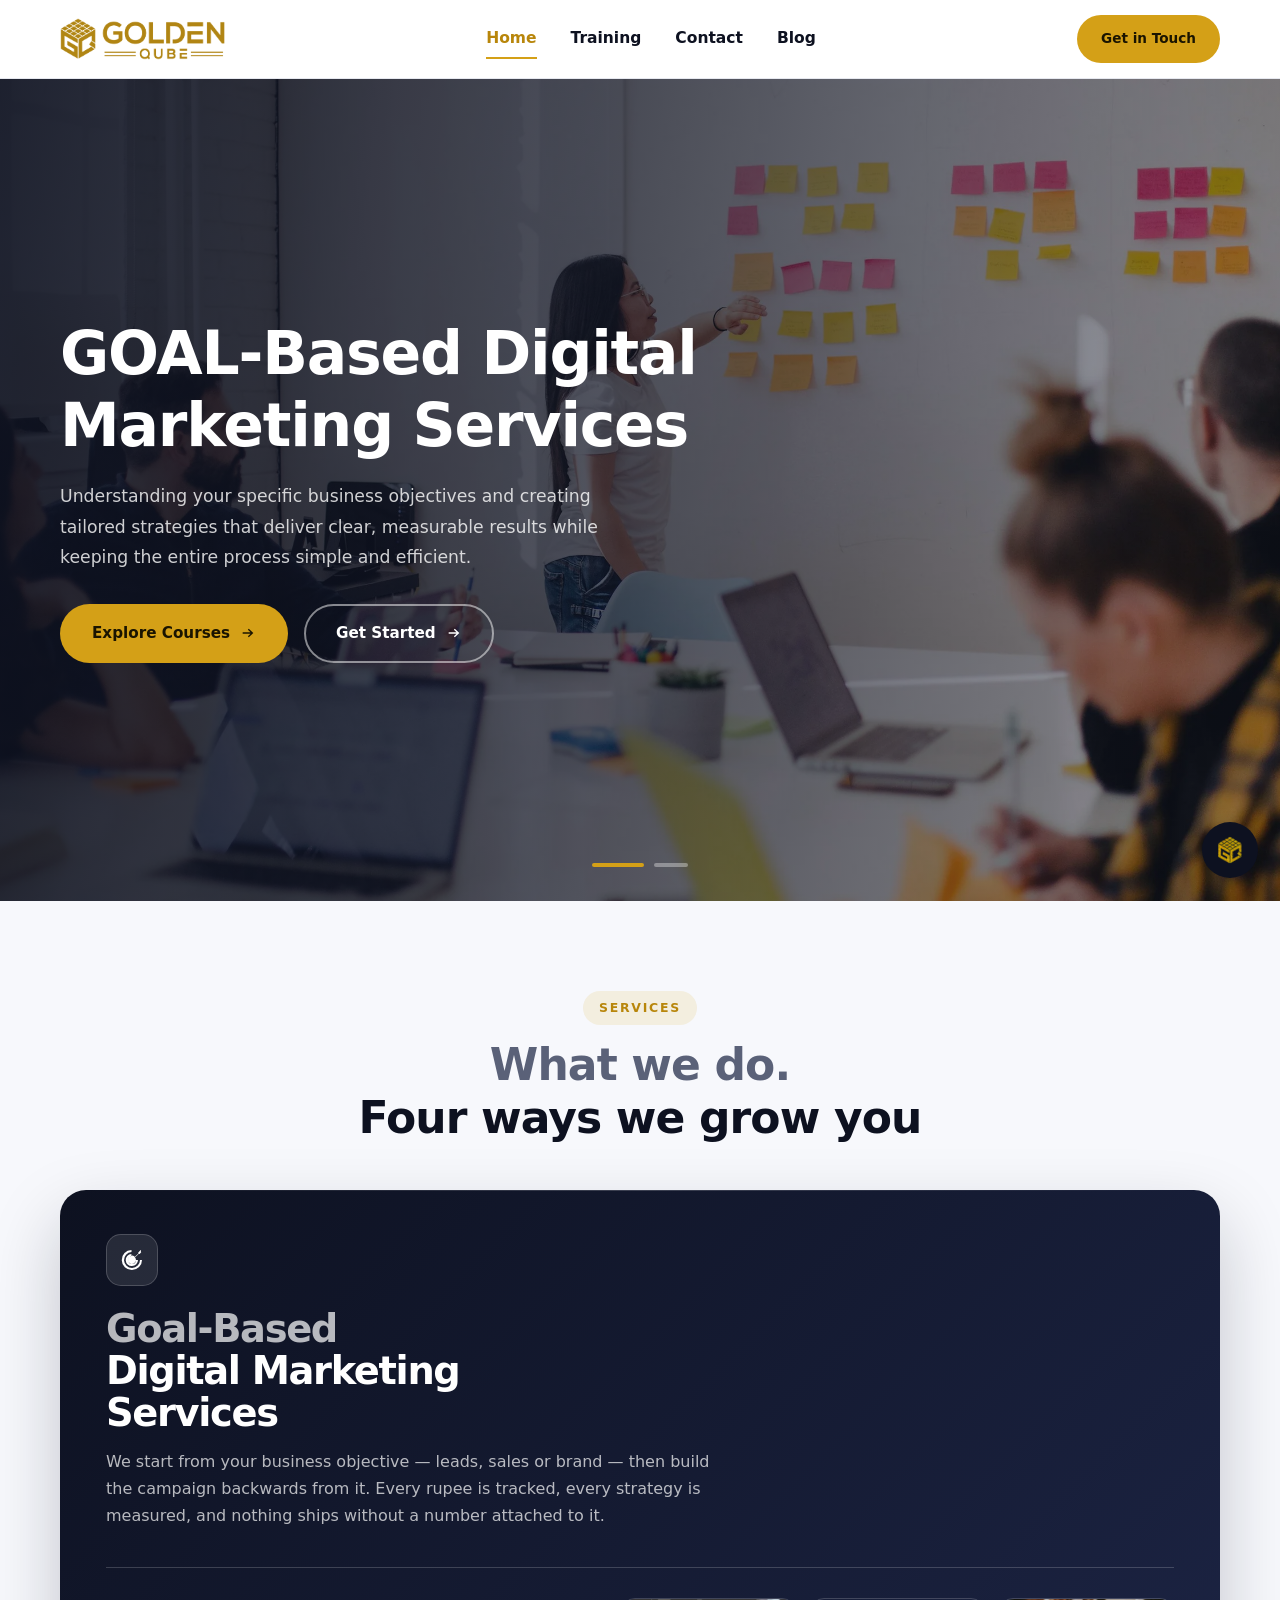
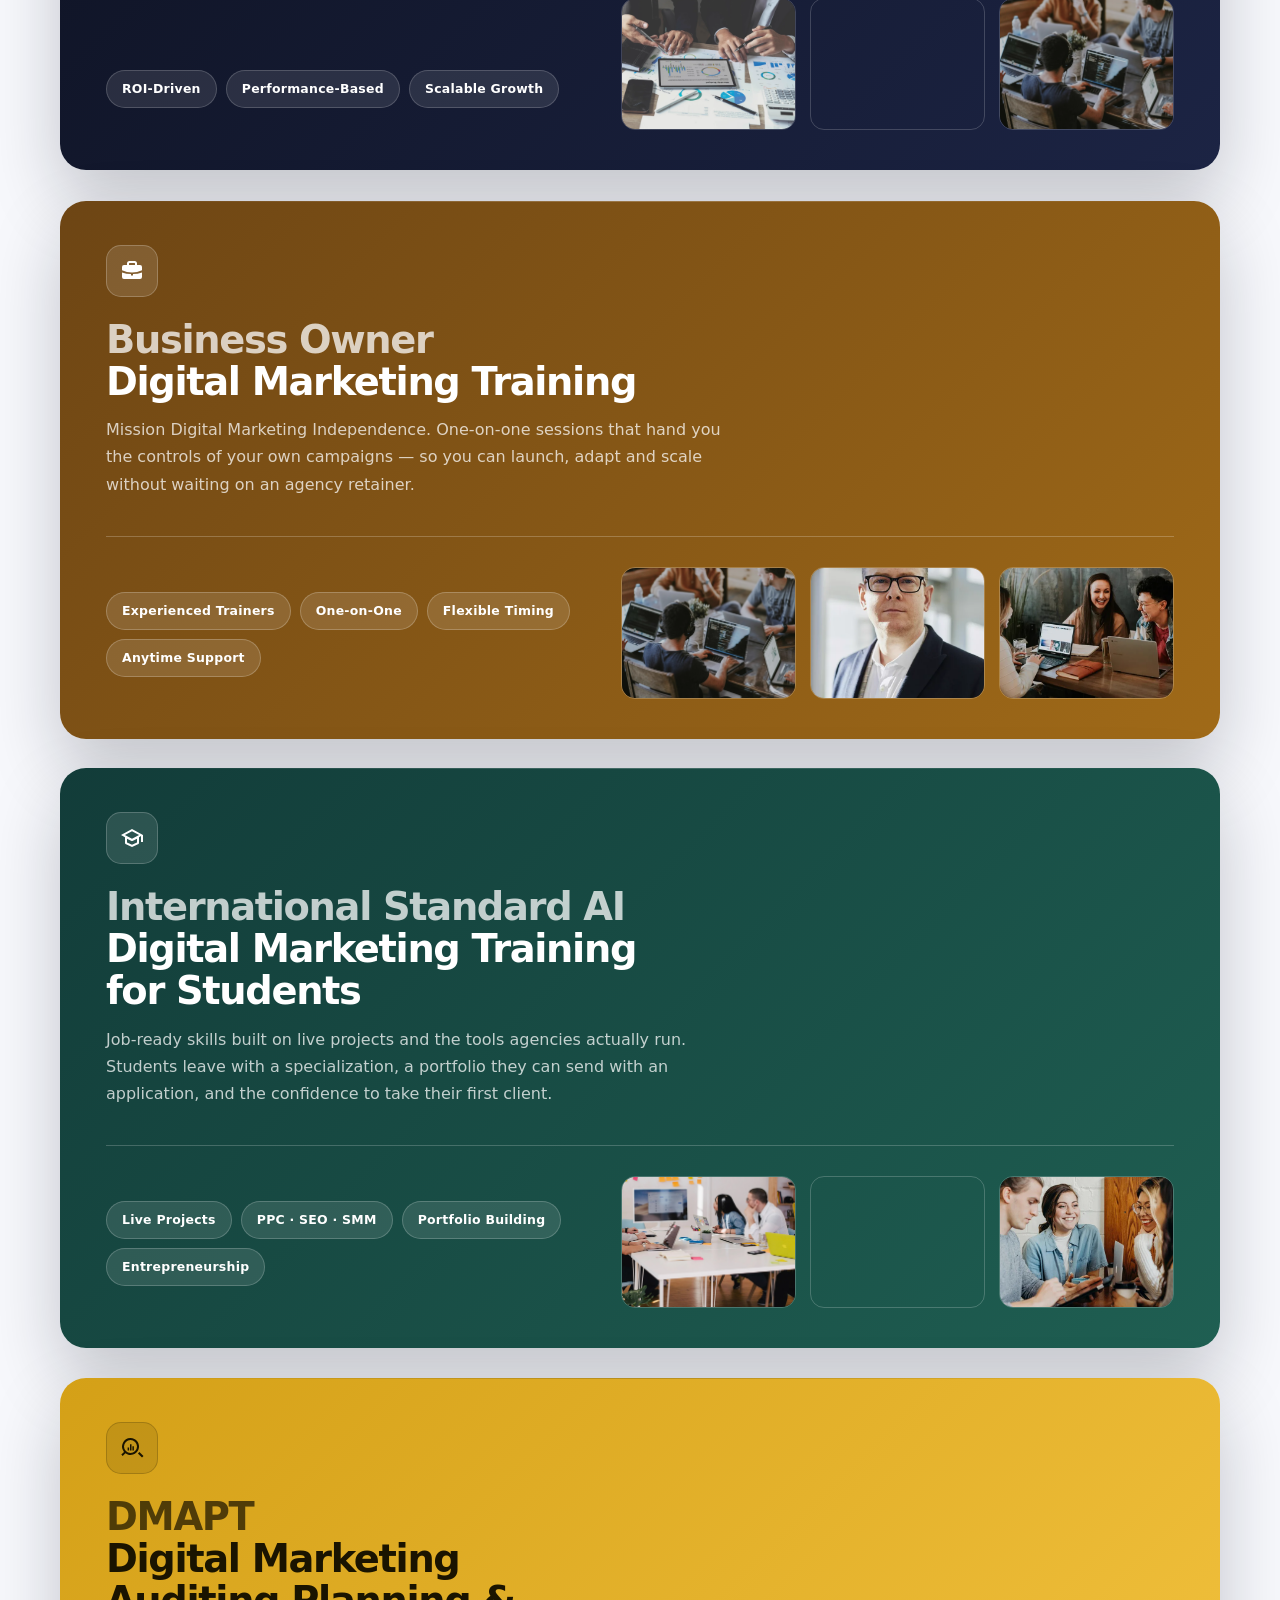
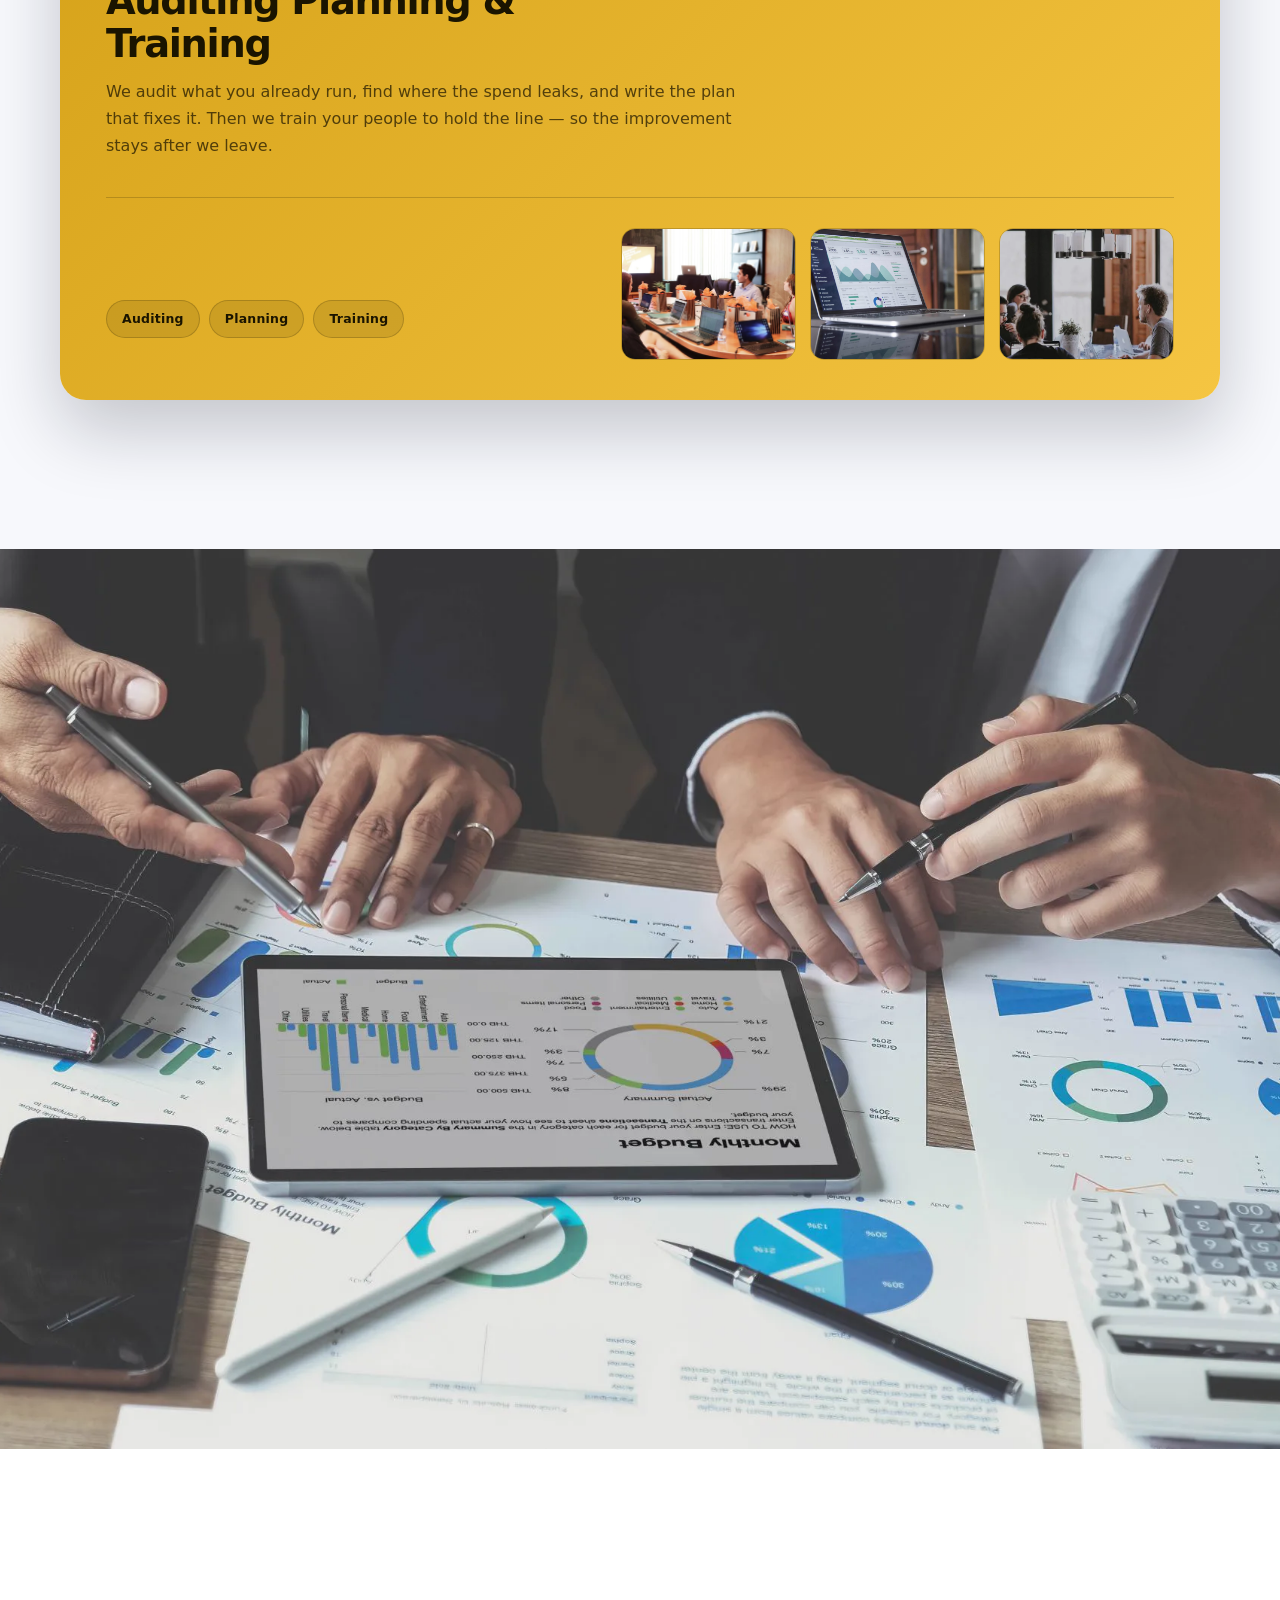
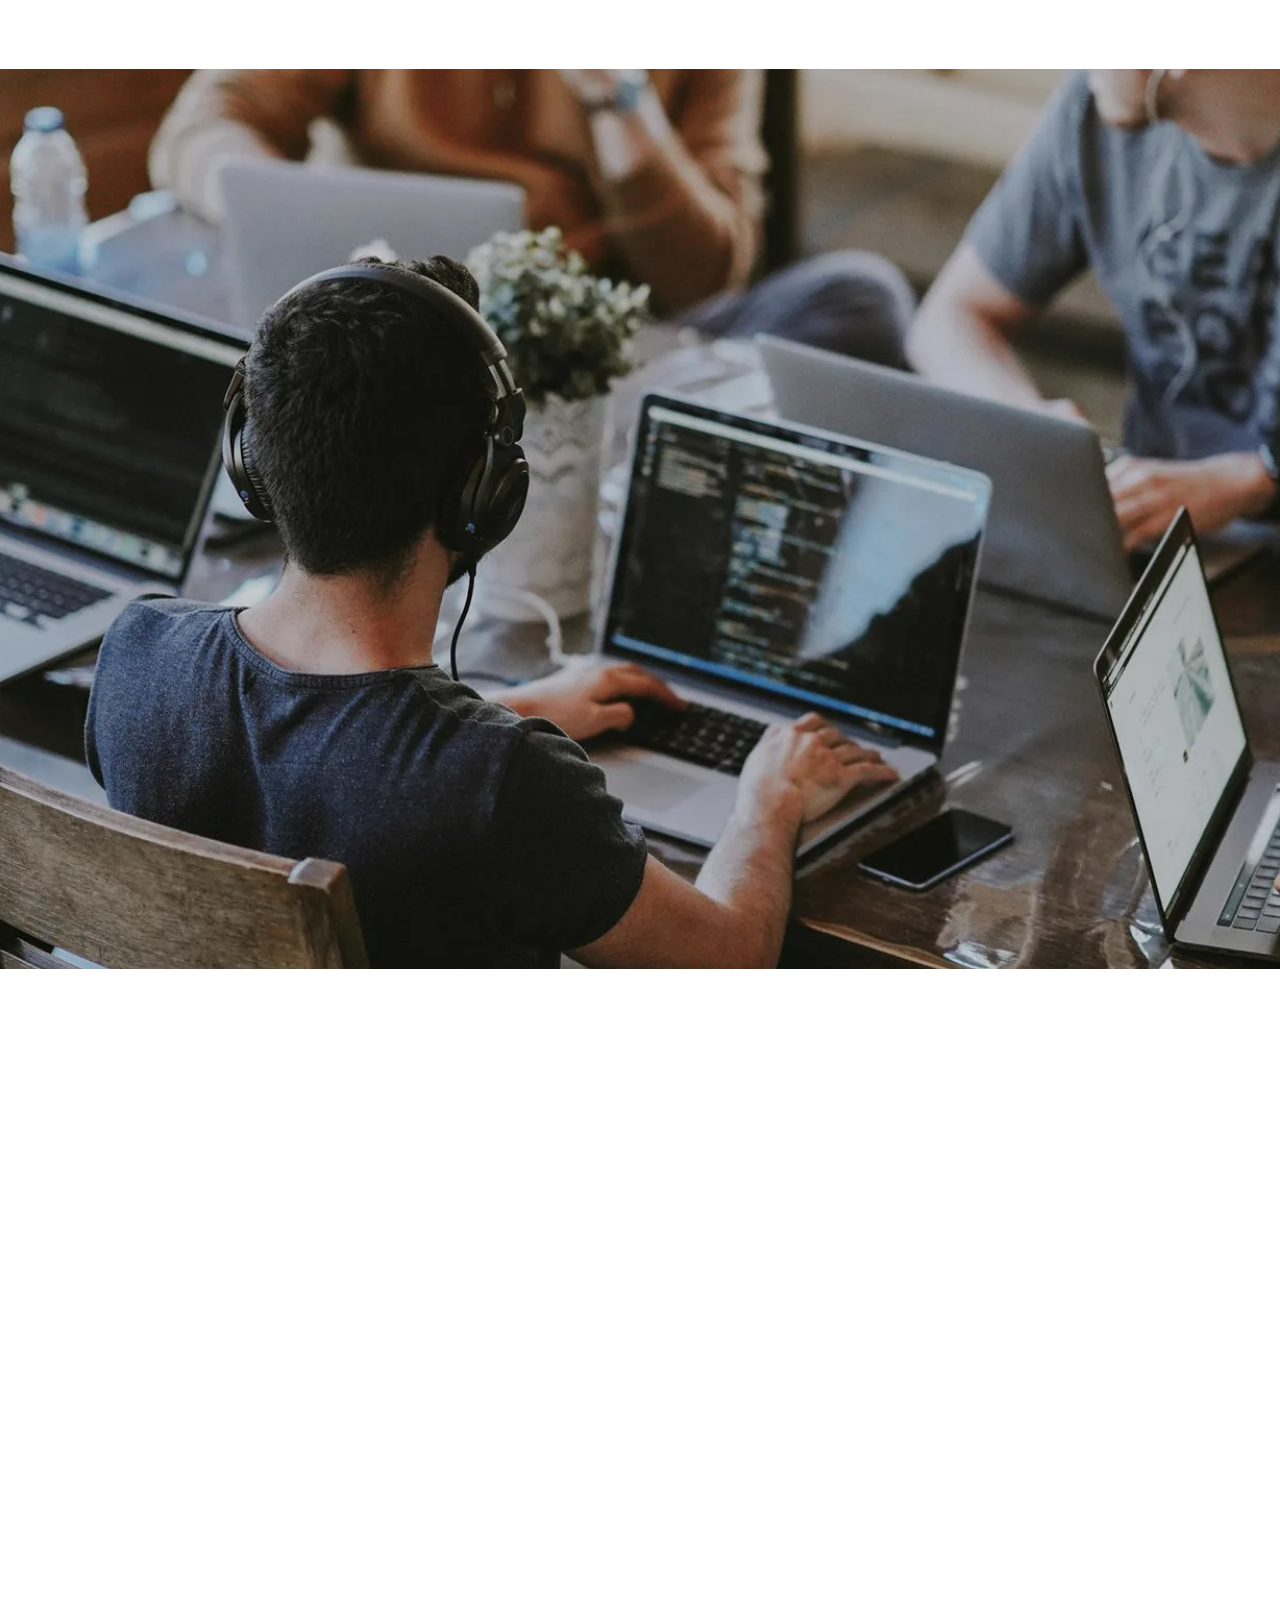
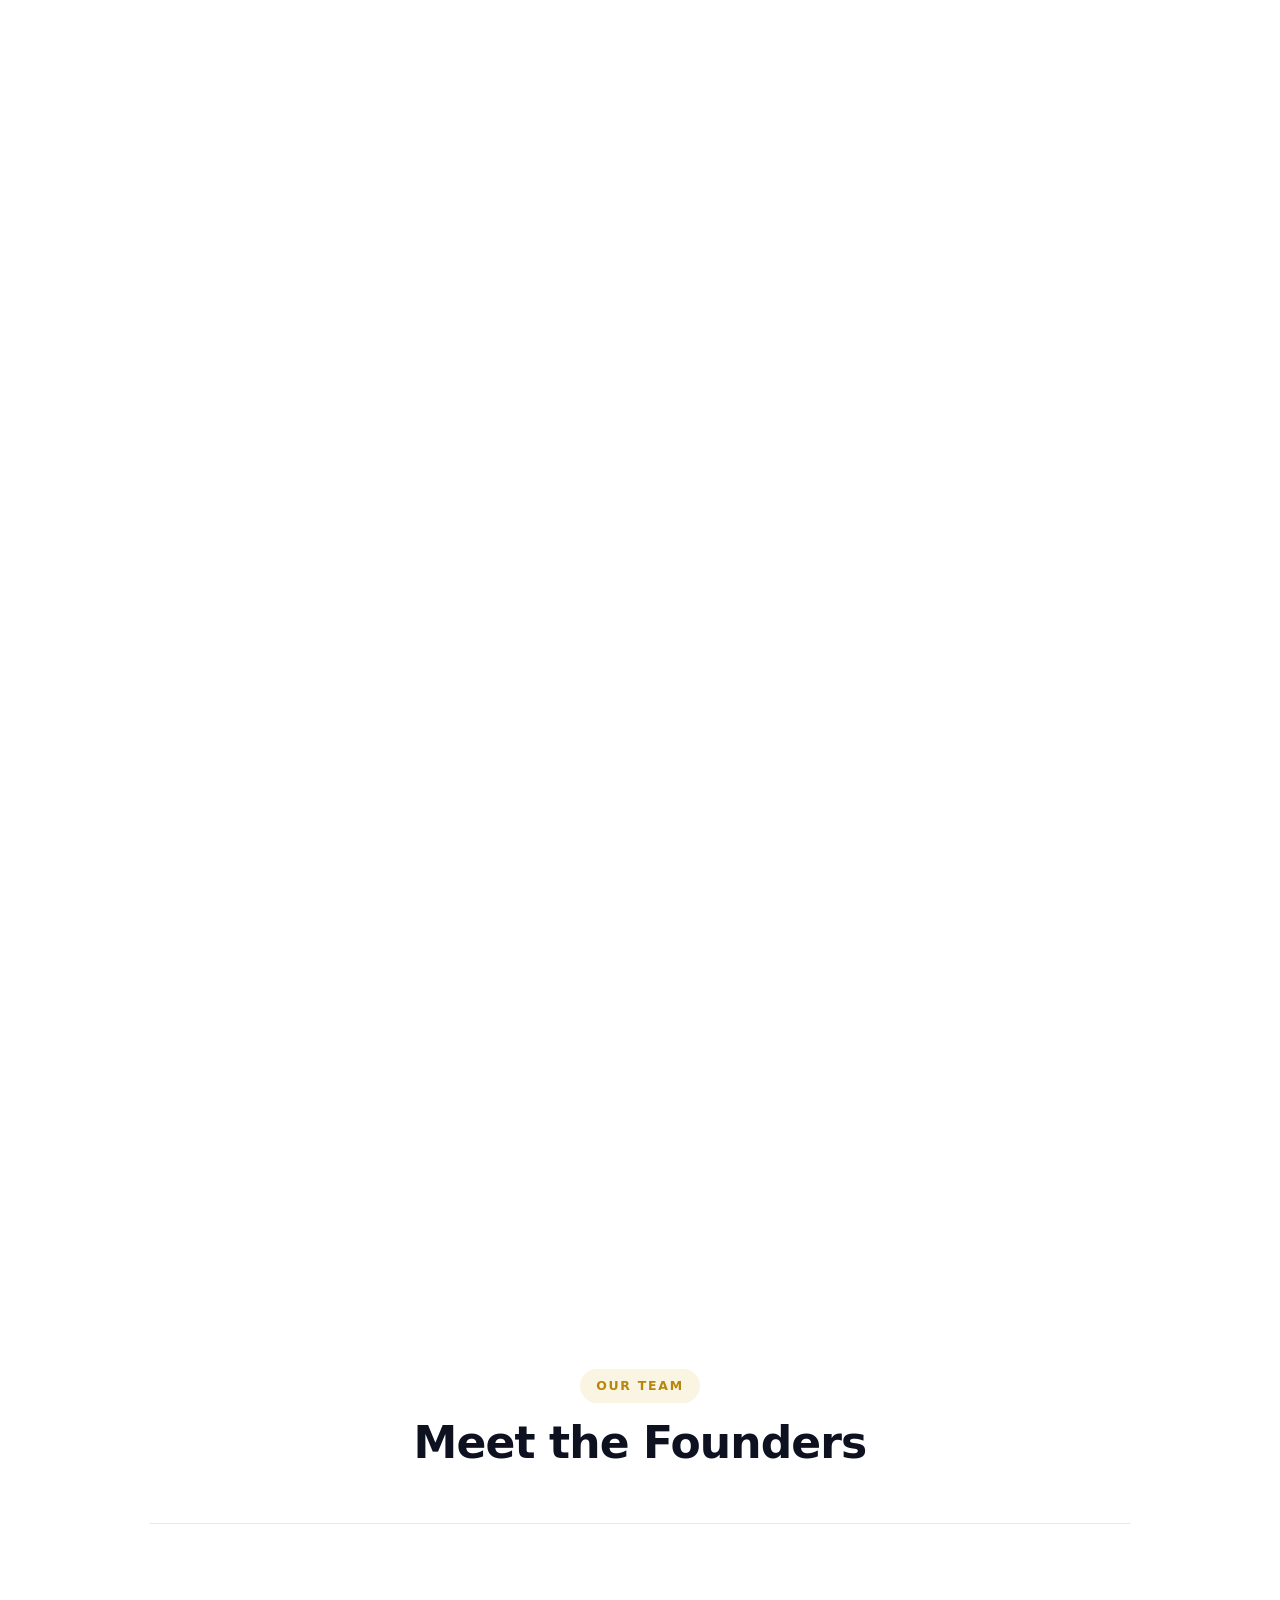
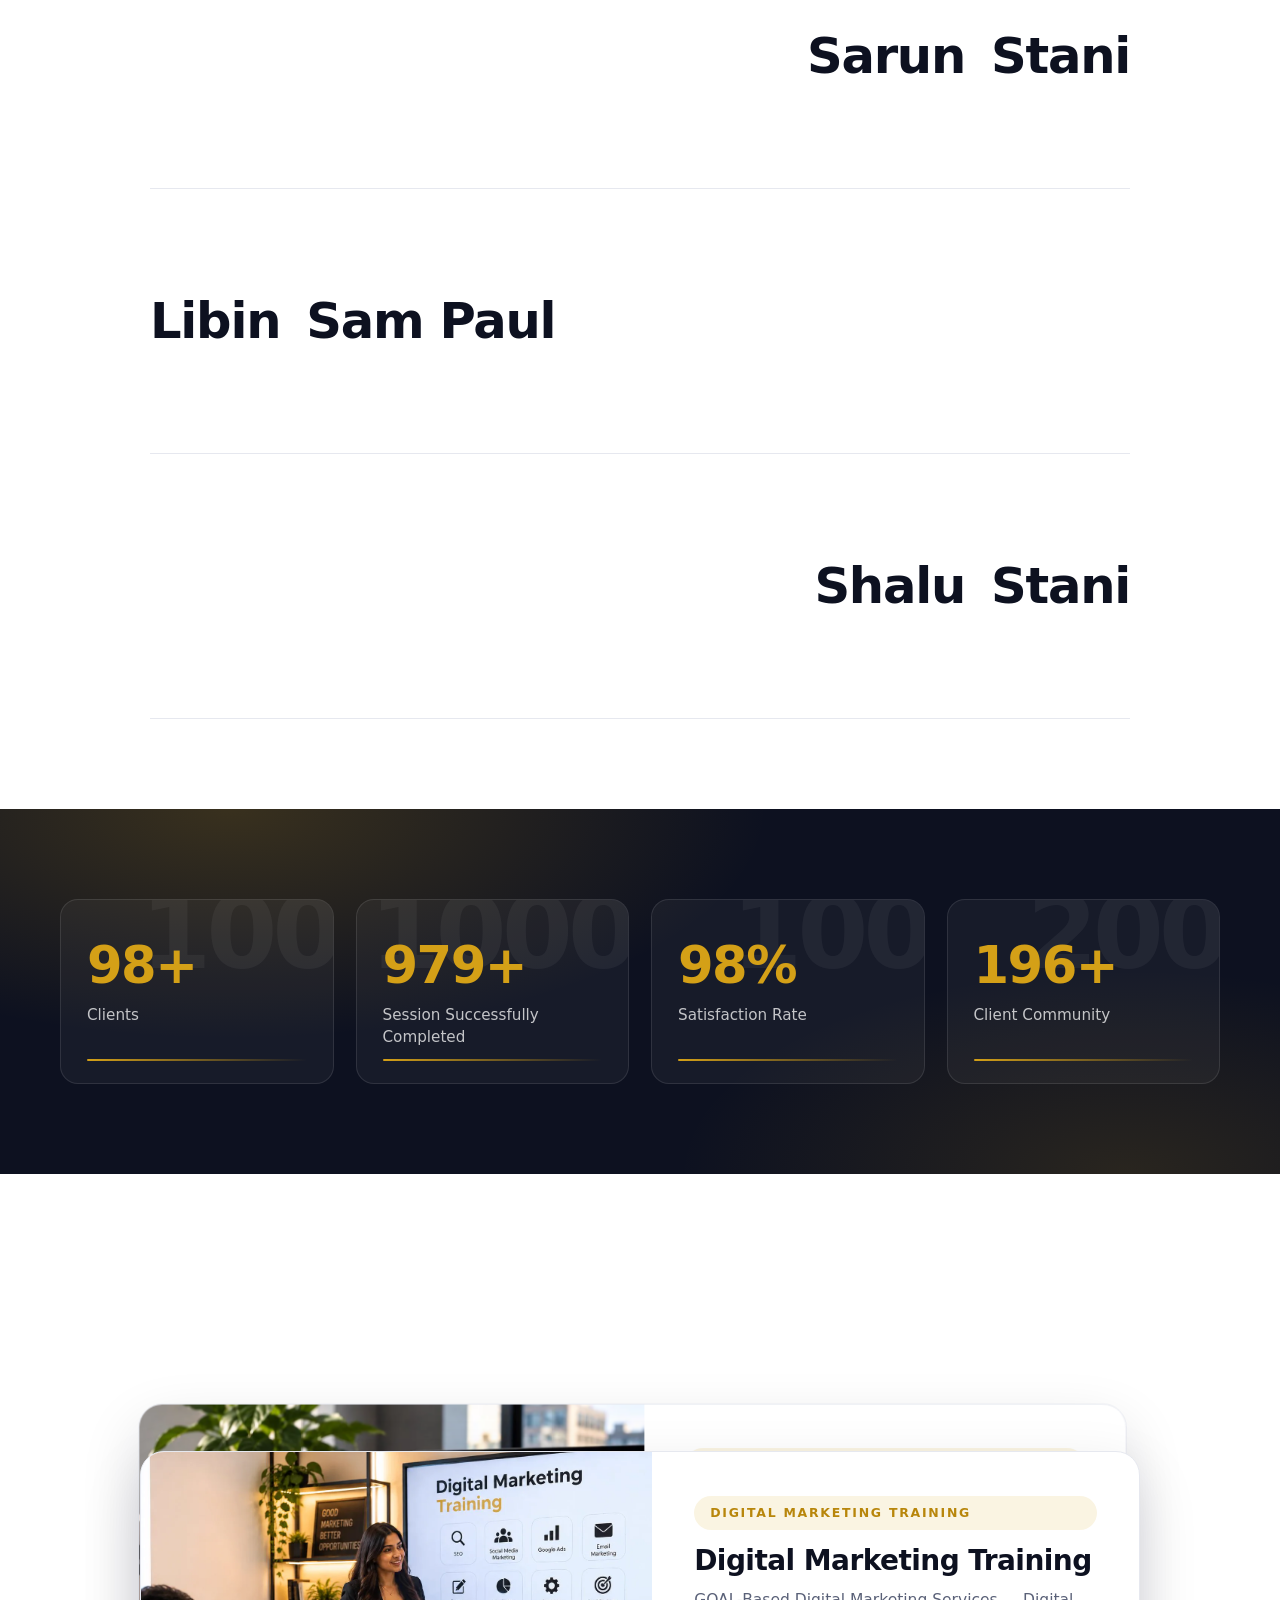
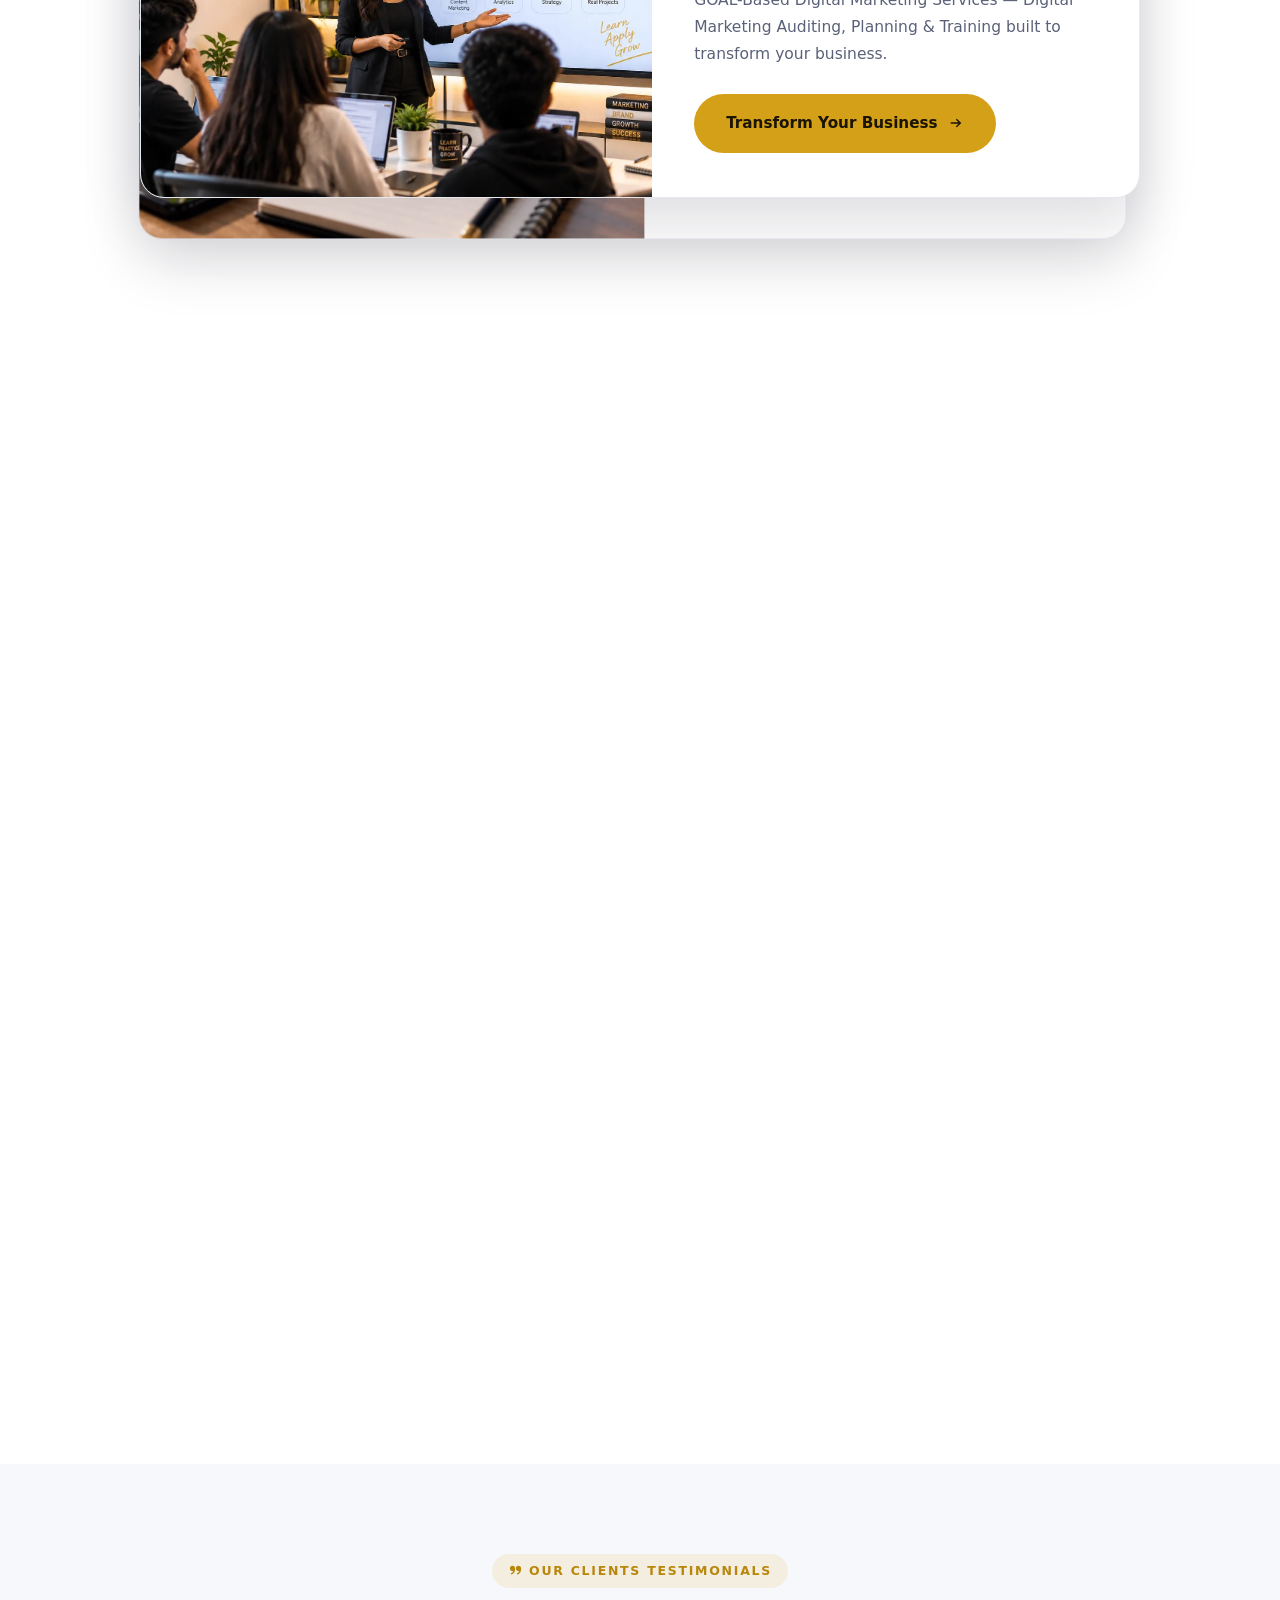
==== commit c7c44ba7: "Give the students block a way through to the course The panel described the course and then stopped;" ====
--- a/index.html
+++ b/index.html
@@ -7,7 +7,7 @@
 <meta name="description" content="Golden Qube is a Best Digital Marketing Institute in Kochi, training business owners in Google Ads and SMM. A leading digital training center in Kerala.">
 <link rel="preload" as="image" href="assets/img/hero-goal.webp" fetchpriority="high">
 <link rel="icon" href="assets/img/favicon.png">
-<link rel="stylesheet" href="assets/css/style.css?v=svcstack109">
+<link rel="stylesheet" href="assets/css/style.css?v=svcstack110">
 </head>
 <body>
 
@@ -218,6 +218,7 @@
               <span class="eyebrow">Training for Students</span>
               <h2>International Standard AI Digital Marketing Training for Students.</h2>
               <p>Our Digital Marketing Course for Students equips young learners with job-ready skills, industry tools, and live project experience to build a strong career in the digital Marketing</p>
+              <a class="btn btn--sm gz__cta" href="training.html">Explore Training <svg width="15" height="15"><use href="#i-arrow"></use></svg></a>
             </div>
 
     <!-- Student track: cards that turn over to show their detail. -->
@@ -815,6 +816,6 @@
   </div>
 </footer>
 
-<script src="assets/js/main.js?v=svcstack109"></script>
+<script src="assets/js/main.js?v=svcstack110"></script>
 </body>
 </html>
--- a/assets/css/style.css
+++ b/assets/css/style.css
@@ -2821,6 +2821,9 @@
 }
 .gz__body h2 { margin-bottom: .5em; }
 .gz__body p { margin-bottom: 0; }
+/* Sized to itself rather than the column, so it reads as a button and not as
+   a bar across the copy. */
+.gz__cta { align-self: flex-start; margin-top: 20px; }
 
 /* Mirrored: the photo lands in the right column, the copy on the left, so
    consecutive blocks keep alternating the way the old feature rows did. */
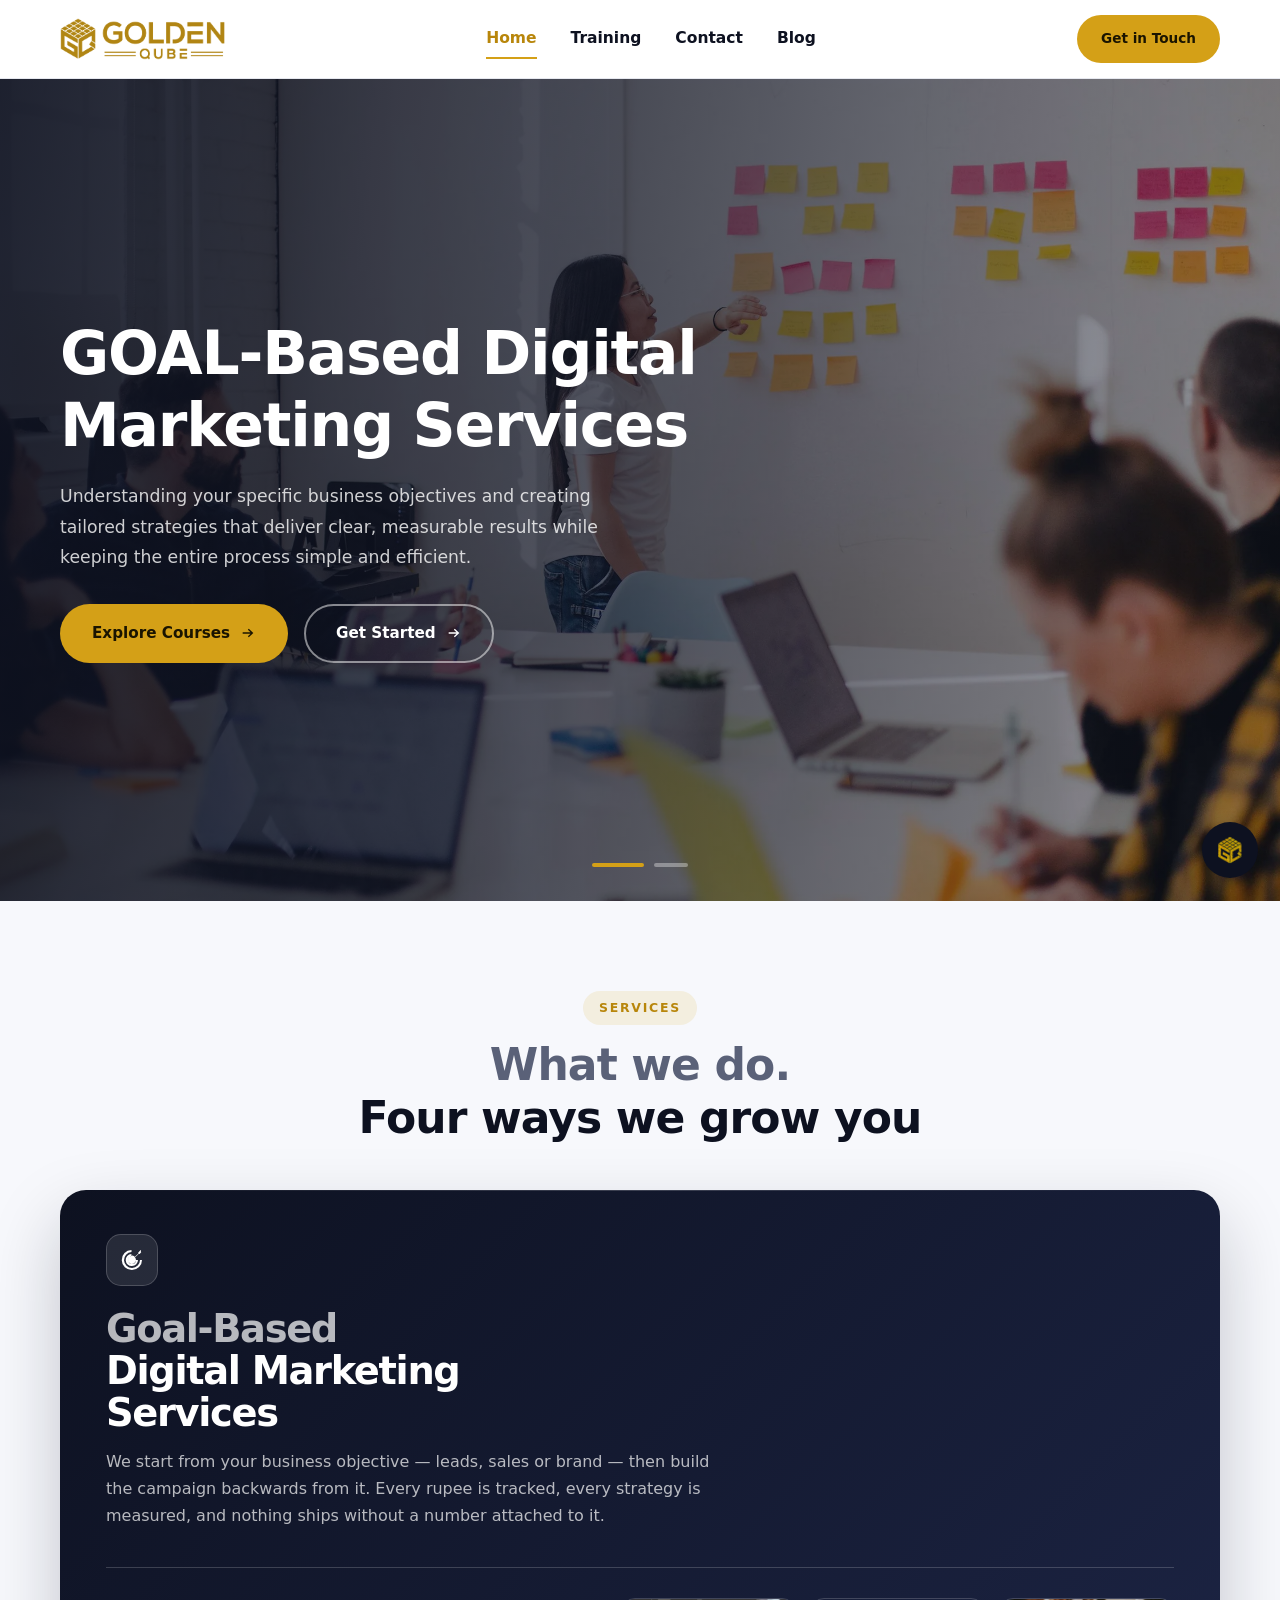
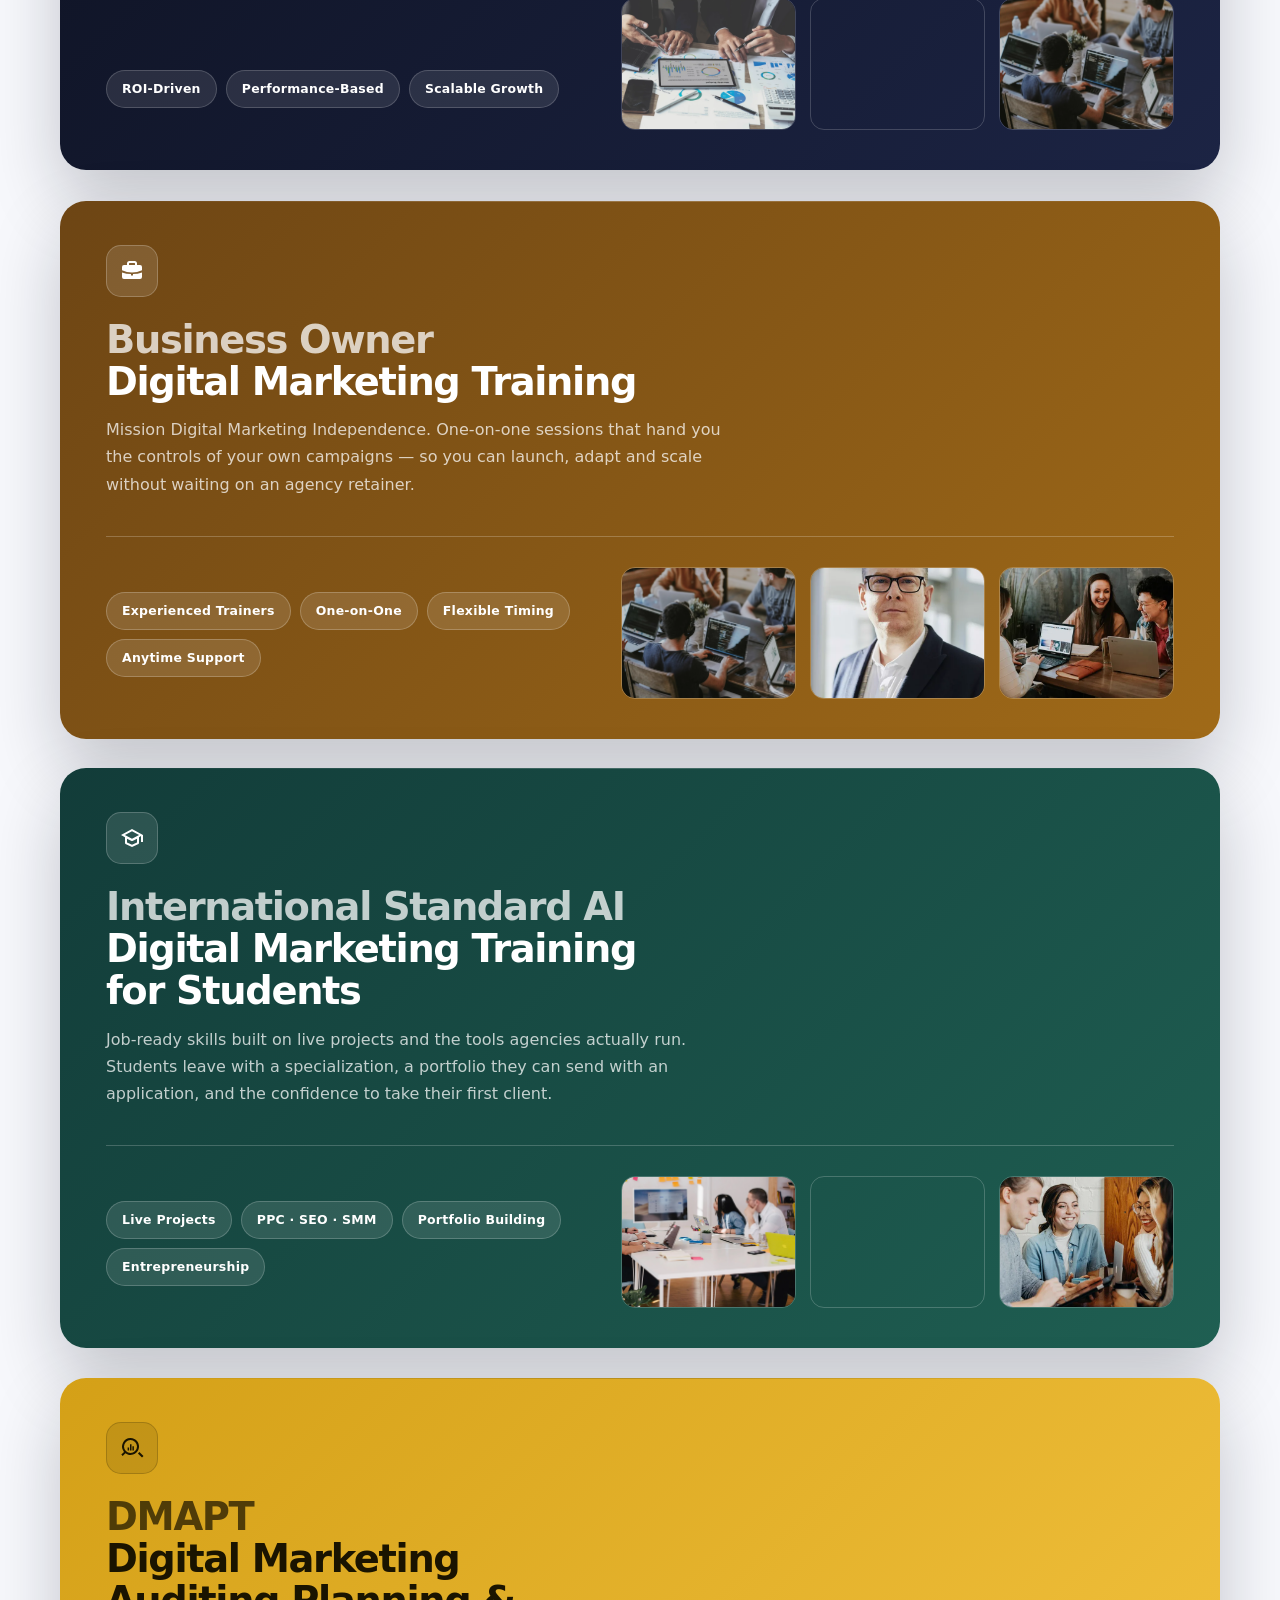
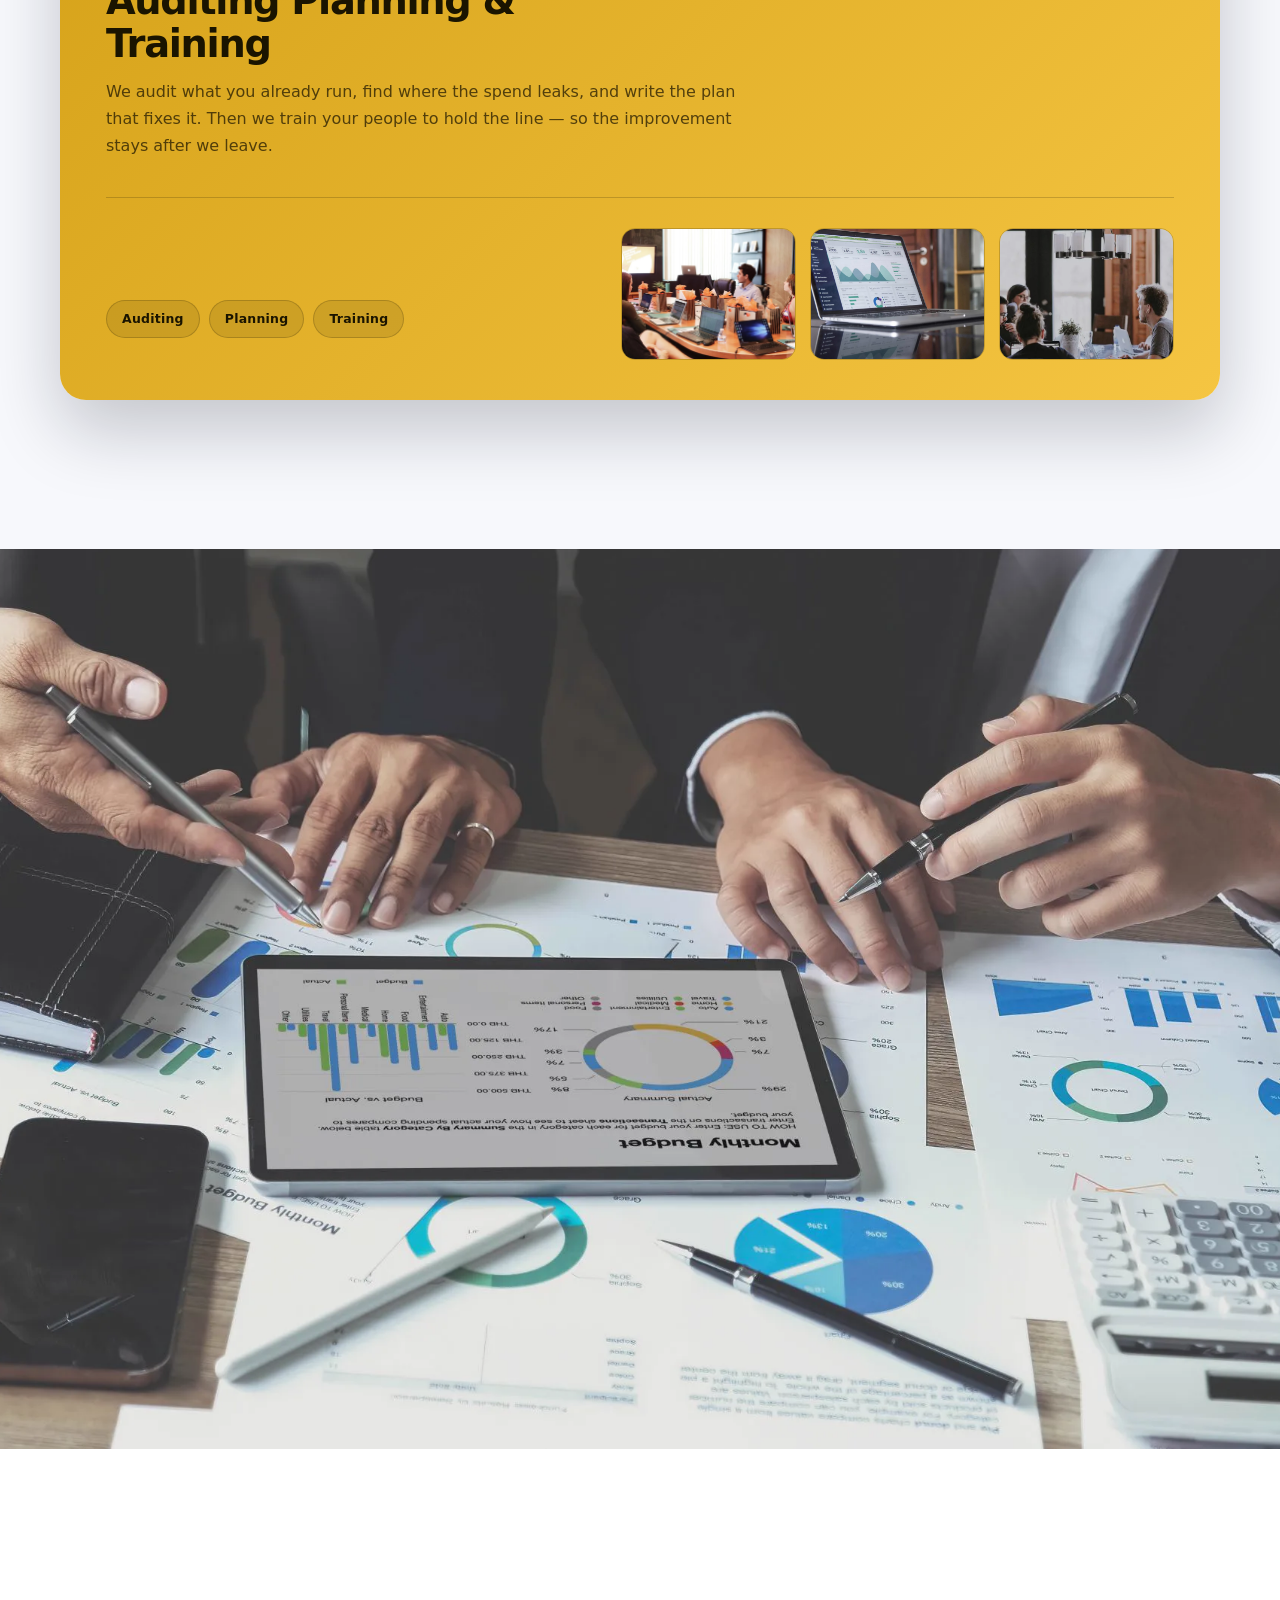
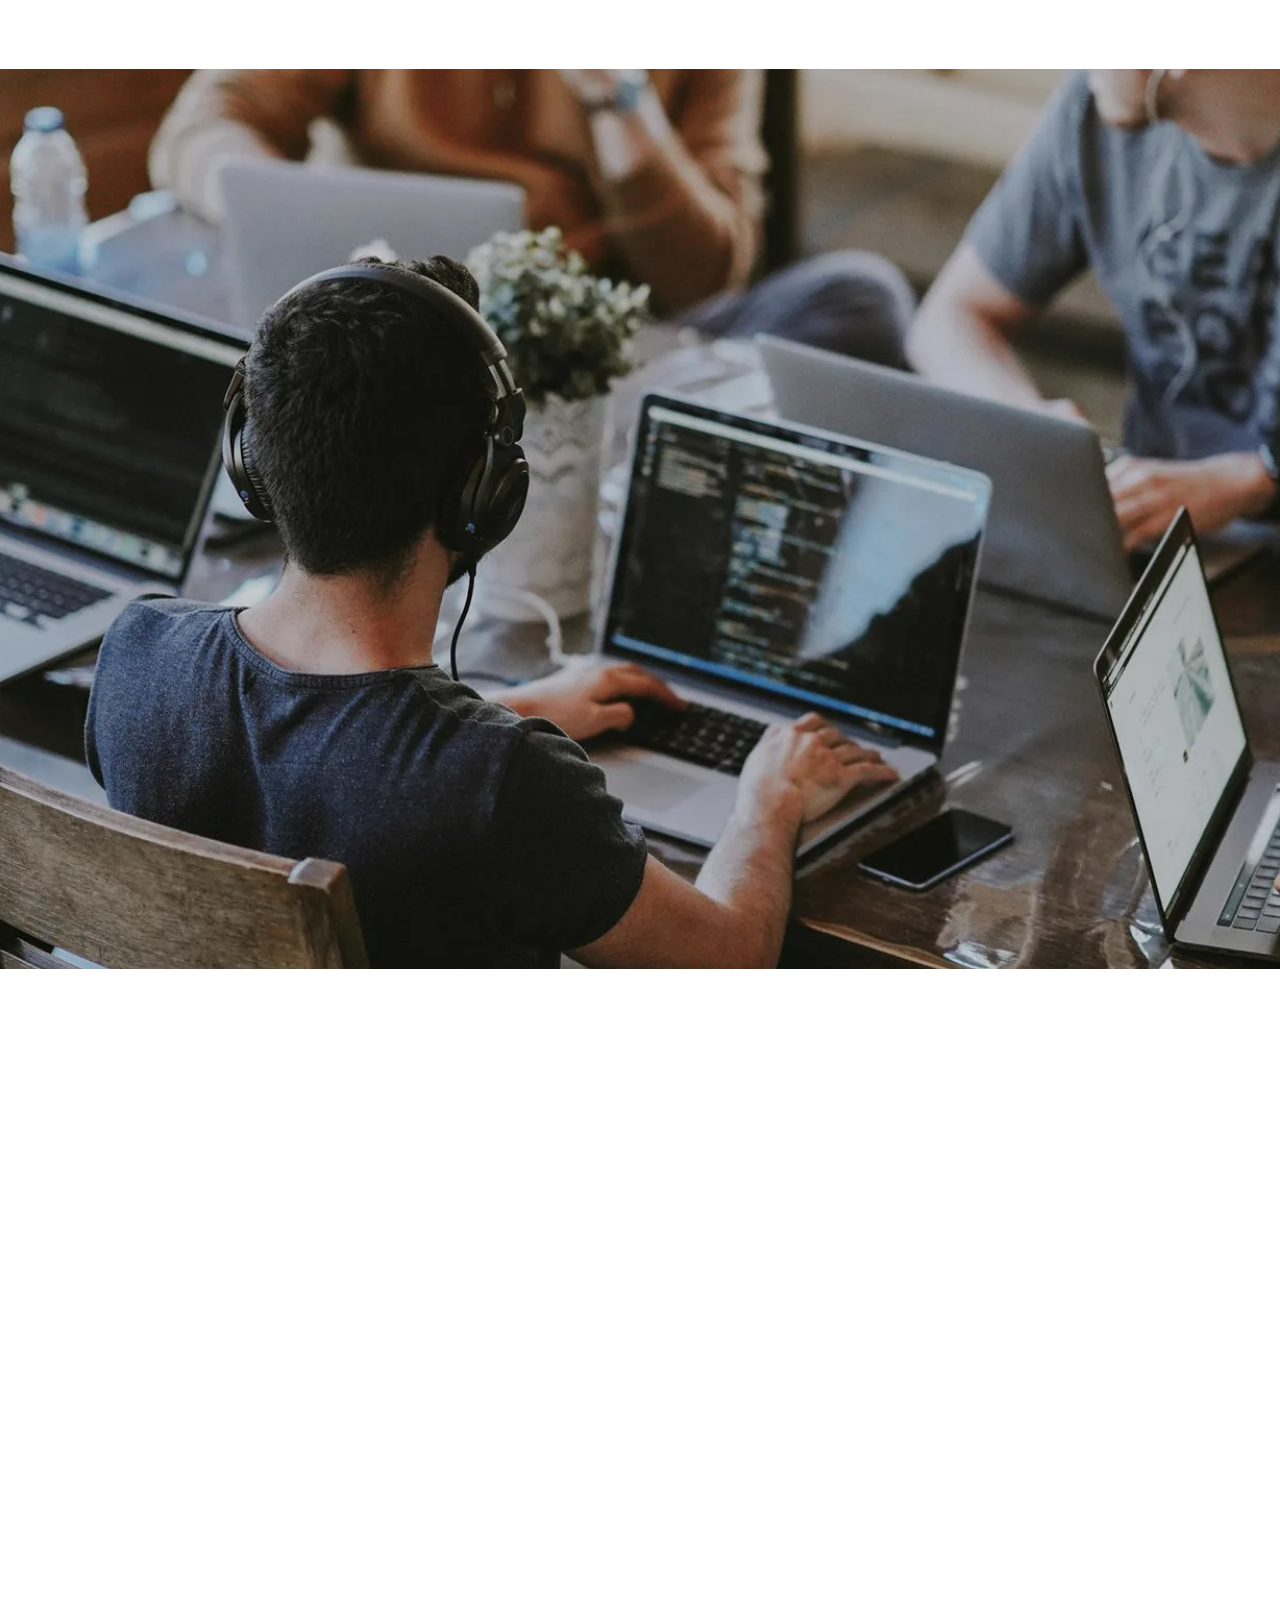
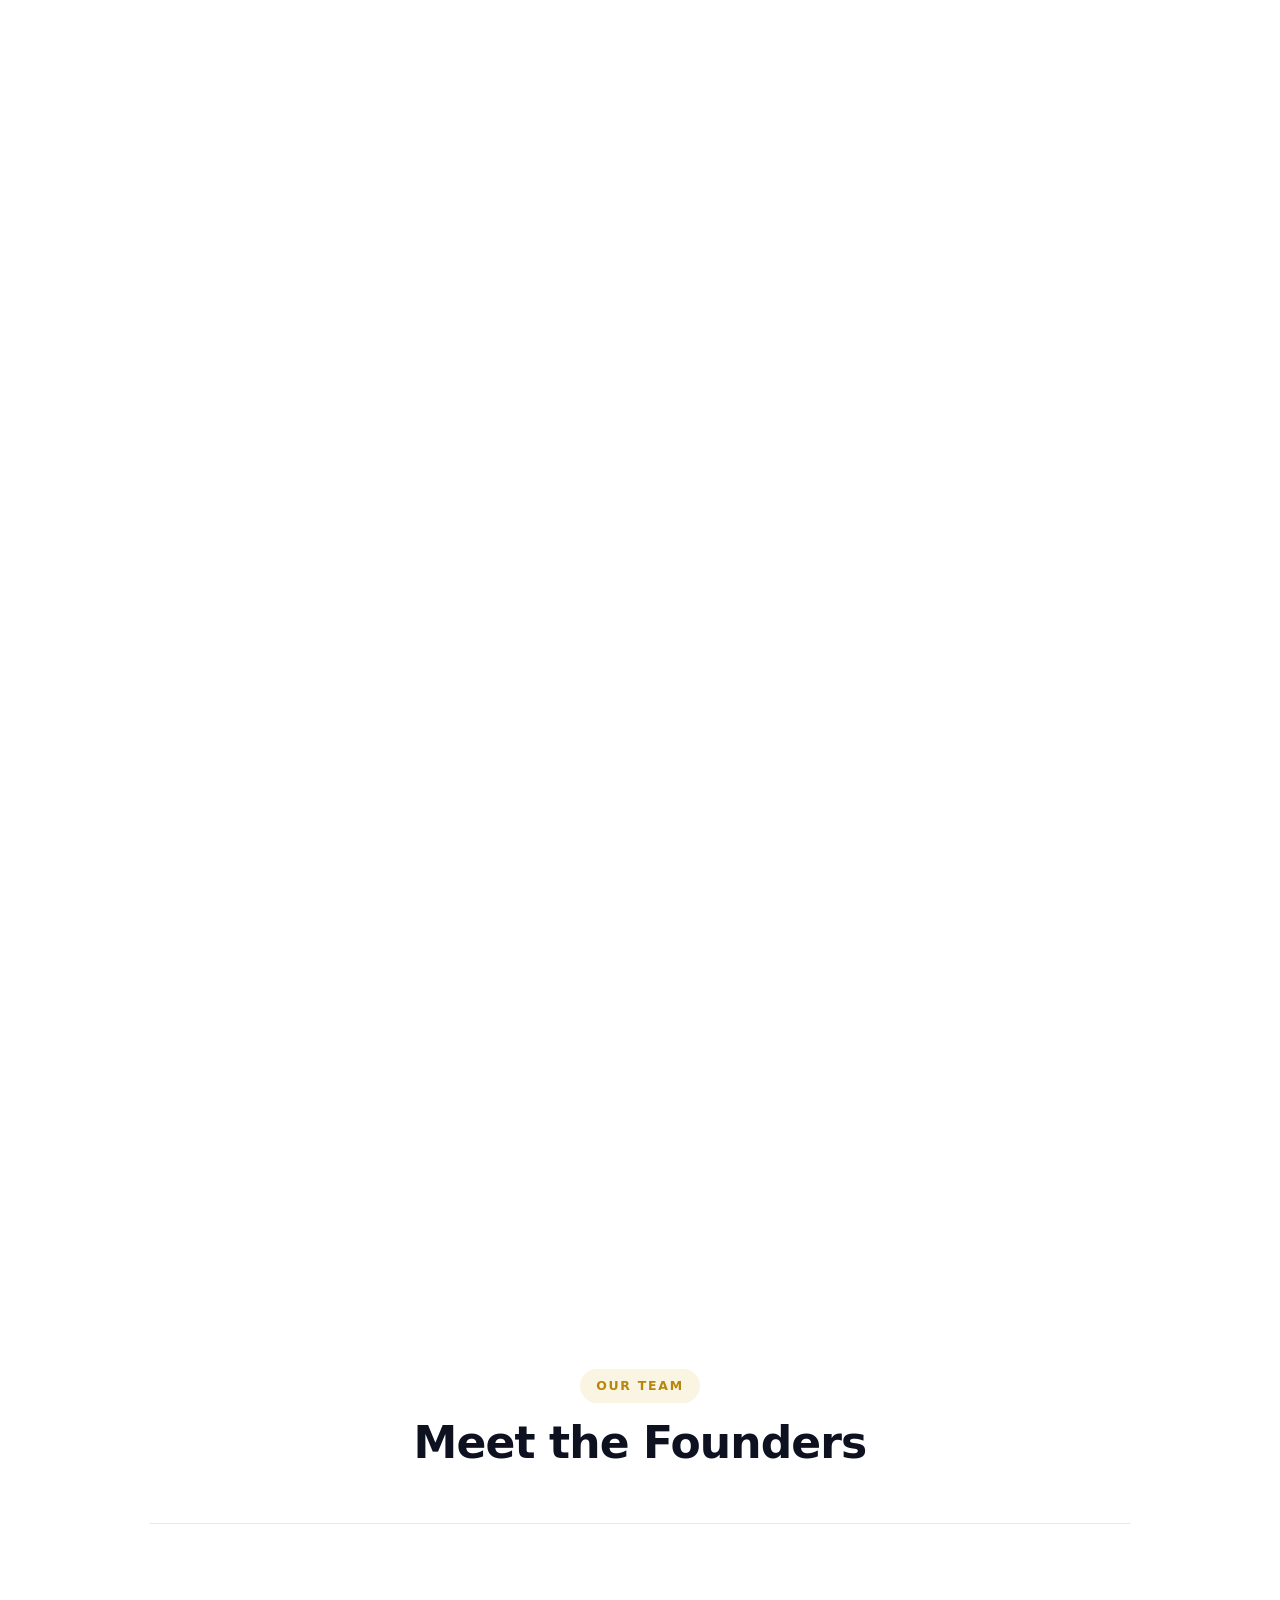
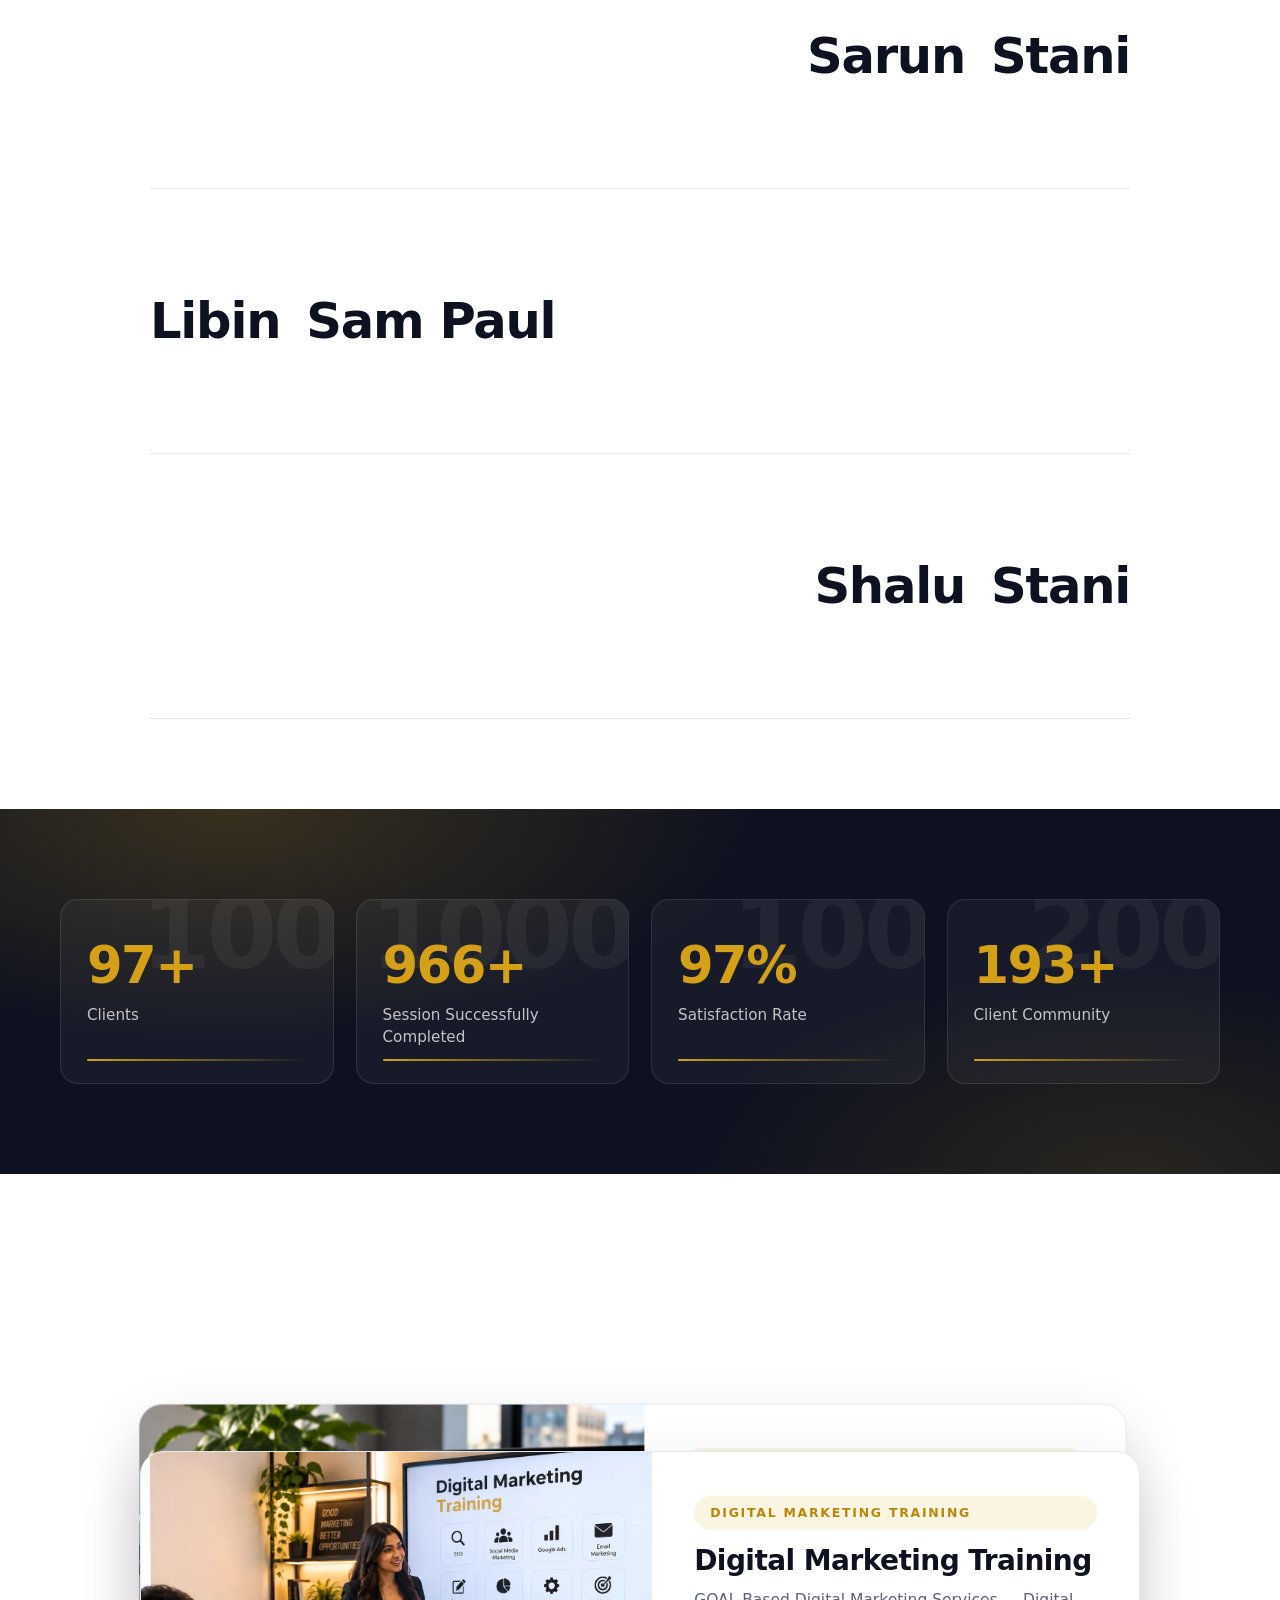
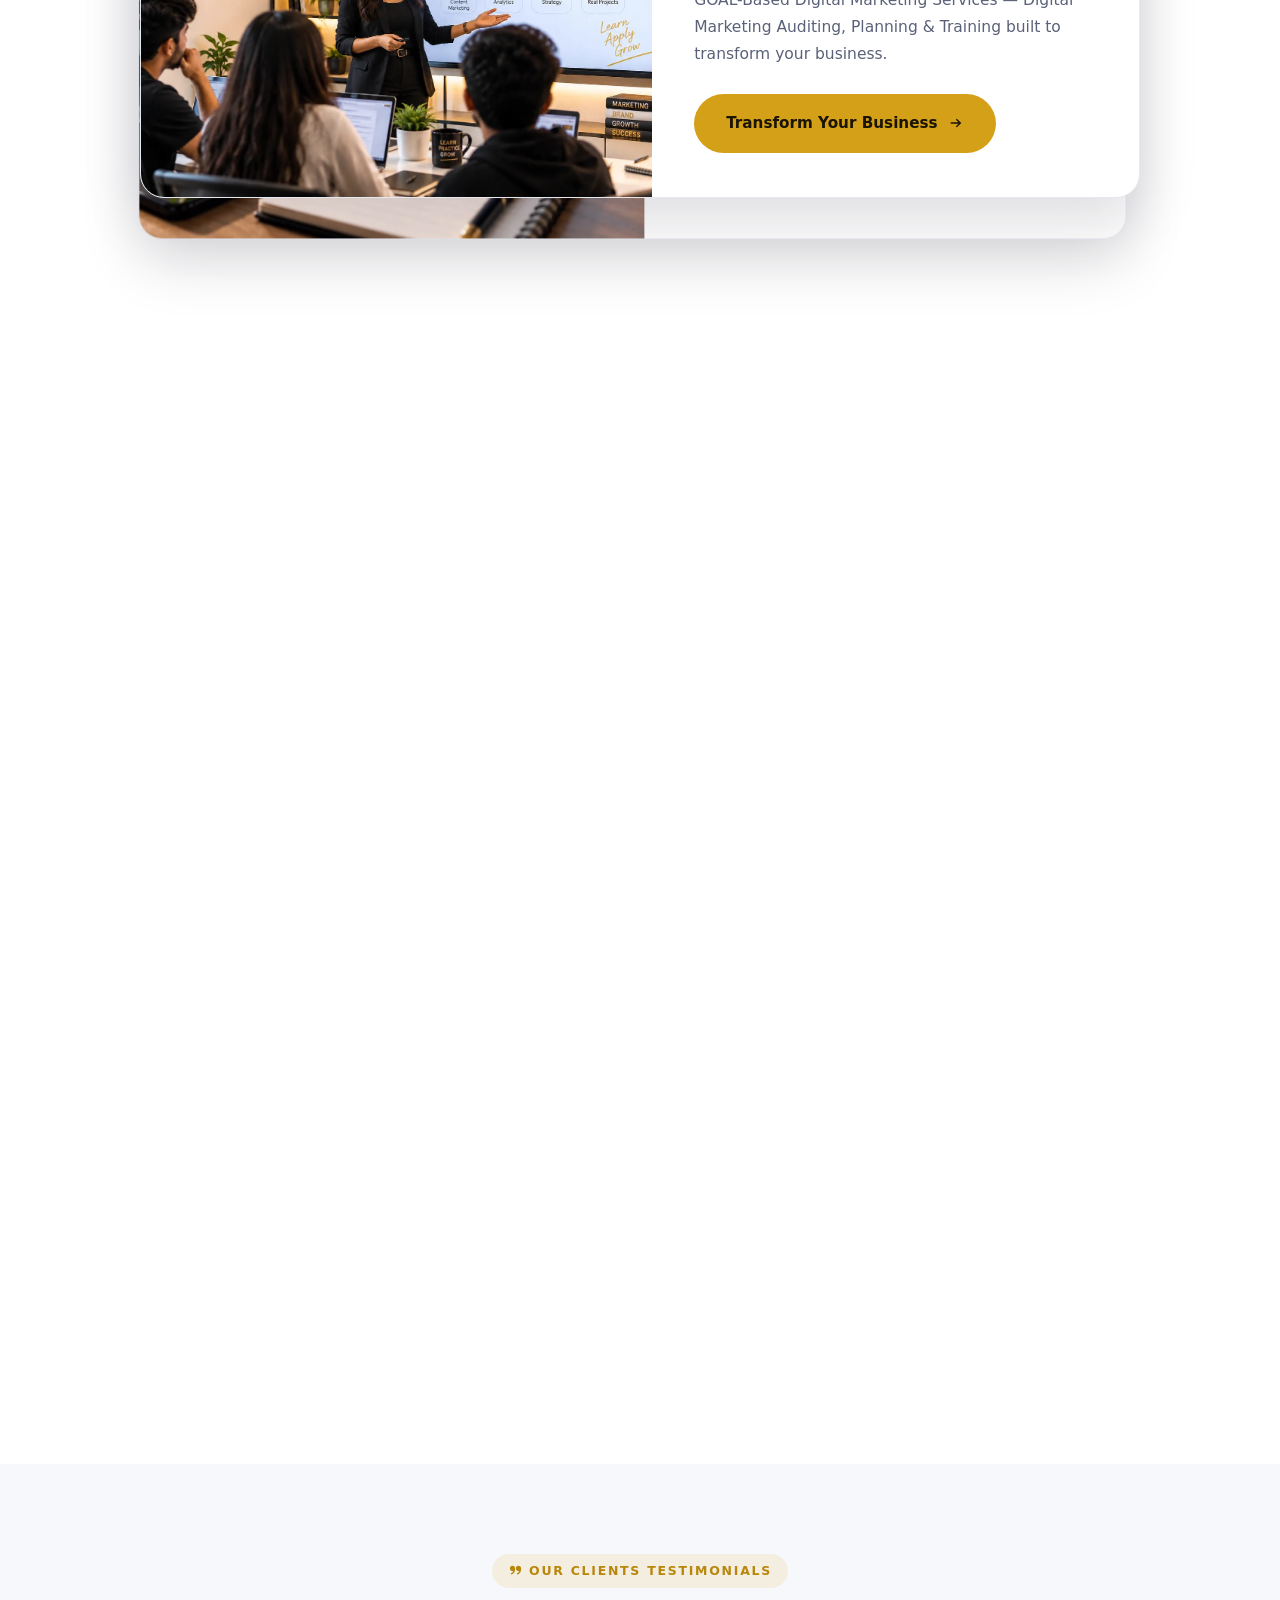
==== commit d912a736: "Set the photo into the CTA cards instead of behind the copy Both cards used their photo as a backgro" ====
--- a/index.html
+++ b/index.html
@@ -7,7 +7,7 @@
 <meta name="description" content="Golden Qube is a Best Digital Marketing Institute in Kochi, training business owners in Google Ads and SMM. A leading digital training center in Kerala.">
 <link rel="preload" as="image" href="assets/img/hero-goal.webp" fetchpriority="high">
 <link rel="icon" href="assets/img/favicon.png">
-<link rel="stylesheet" href="assets/css/style.css?v=svcstack110">
+<link rel="stylesheet" href="assets/css/style.css?v=svcstack111">
 </head>
 <body>
 
@@ -816,6 +816,6 @@
   </div>
 </footer>
 
-<script src="assets/js/main.js?v=svcstack110"></script>
+<script src="assets/js/main.js?v=svcstack111"></script>
 </body>
 </html>
--- a/assets/css/style.css
+++ b/assets/css/style.css
@@ -316,34 +316,47 @@
 .card--centered { text-align: center; }
 .card--centered .card__icon { margin-left: auto; margin-right: auto; }
 
-/* CTA box with a photographic background. */
+/* CTA card: the photo is a picture at the top of the card, not a backdrop the
+   copy has to be legible against — so it needs no darkening veil and is seen at
+   its own brightness. Same frame for both cards, so the pair reads as a set. */
 .cta-box {
+  display: flex;
+  flex-direction: column;
+  border: 1px solid var(--line);
+  border-radius: var(--radius);
+  background: #fff;
+  overflow: hidden;
+  transition: transform .25s, box-shadow .25s, border-color .25s;
+}
+.cta-box:hover {
+  transform: translateY(-6px);
+  box-shadow: var(--shadow-lg);
+  border-color: rgba(212, 160, 23, .4);
+}
+
+.cta-box__media {
   position: relative;
+  aspect-ratio: 16 / 9;
+  overflow: hidden;
+  background: var(--bg-soft);
+}
+.cta-box__media img {
+  display: block;
+  width: 100%;
+  height: 100%;
+  object-fit: cover;
+  transition: transform .6s cubic-bezier(.22, .68, .28, 1);
+}
+.cta-box:hover .cta-box__media img { transform: scale(1.05); }
+
+.cta-box__body {
   display: flex;
-  align-items: flex-end;
-  min-height: 330px;
-  padding: 44px;
-  border-radius: var(--radius);
-  background-color: var(--ink);
-  background-size: cover;
-  background-position: center;
-  overflow: hidden;
-  color: rgba(255, 255, 255, .82);
-  transition: transform .25s, box-shadow .25s;
-}
-.cta-box::before {
-  content: "";
-  position: absolute;
-  inset: 0;
-  background: linear-gradient(160deg, rgba(13, 17, 32, .72) 0%, rgba(13, 17, 32, .92) 100%);
-  transition: background .25s;
-}
-.cta-box:hover { transform: translateY(-6px); box-shadow: var(--shadow-lg); }
-.cta-box:hover::before { background: linear-gradient(160deg, rgba(13, 17, 32, .64) 0%, rgba(13, 17, 32, .9) 100%); }
-.cta-box__body { position: relative; z-index: 2; }
-.cta-box h3 { color: #fff; }
-.cta-box p { color: rgba(255, 255, 255, .78); font-size: .95rem; margin-bottom: 1.4rem; }
-.cta-box .eyebrow { background: rgba(212, 160, 23, .22); color: var(--gold-light); }
+  flex-direction: column;
+  flex: 1 1 auto;
+  padding: 30px 32px 34px;
+}
+.cta-box h3 { margin-bottom: .5rem; font-size: 1.28rem; }
+.cta-box p { margin: 0; font-size: .95rem; }
 
 /* CTA cards — one at a time, with the photo set into the card --------------
    The pair rides the same pinned slide as the section hand-offs, so the first
@@ -2114,7 +2127,7 @@
   .reviews__track { padding-bottom: 34px; }
   .footer__grid { grid-template-columns: 1fr; gap: 32px; }
   .footer__bottom { justify-content: center; text-align: center; }
-  .cta-box { padding: 32px 24px; min-height: 290px; }
+  .cta-box__body { padding: 24px 22px 28px; }
   .counter-badge { right: 10px; bottom: -14px; padding: 16px 20px; }
 }
 
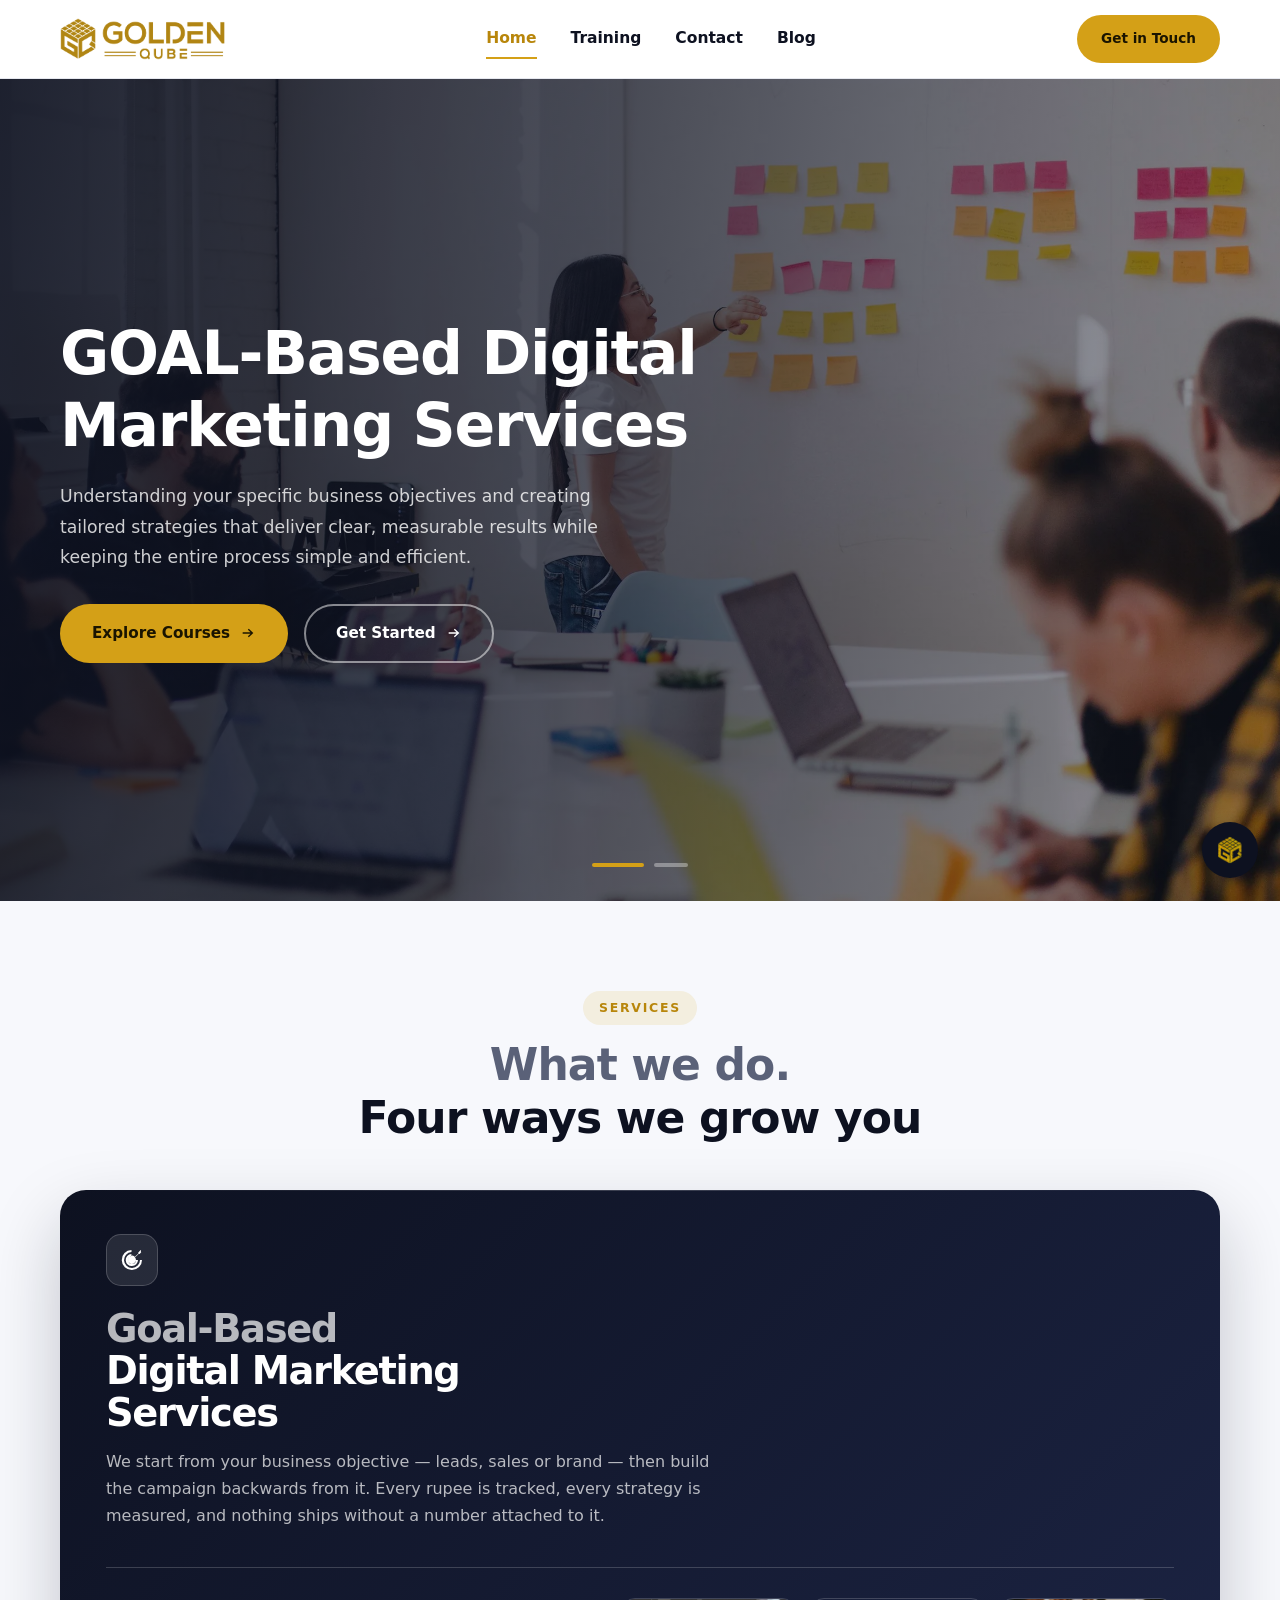
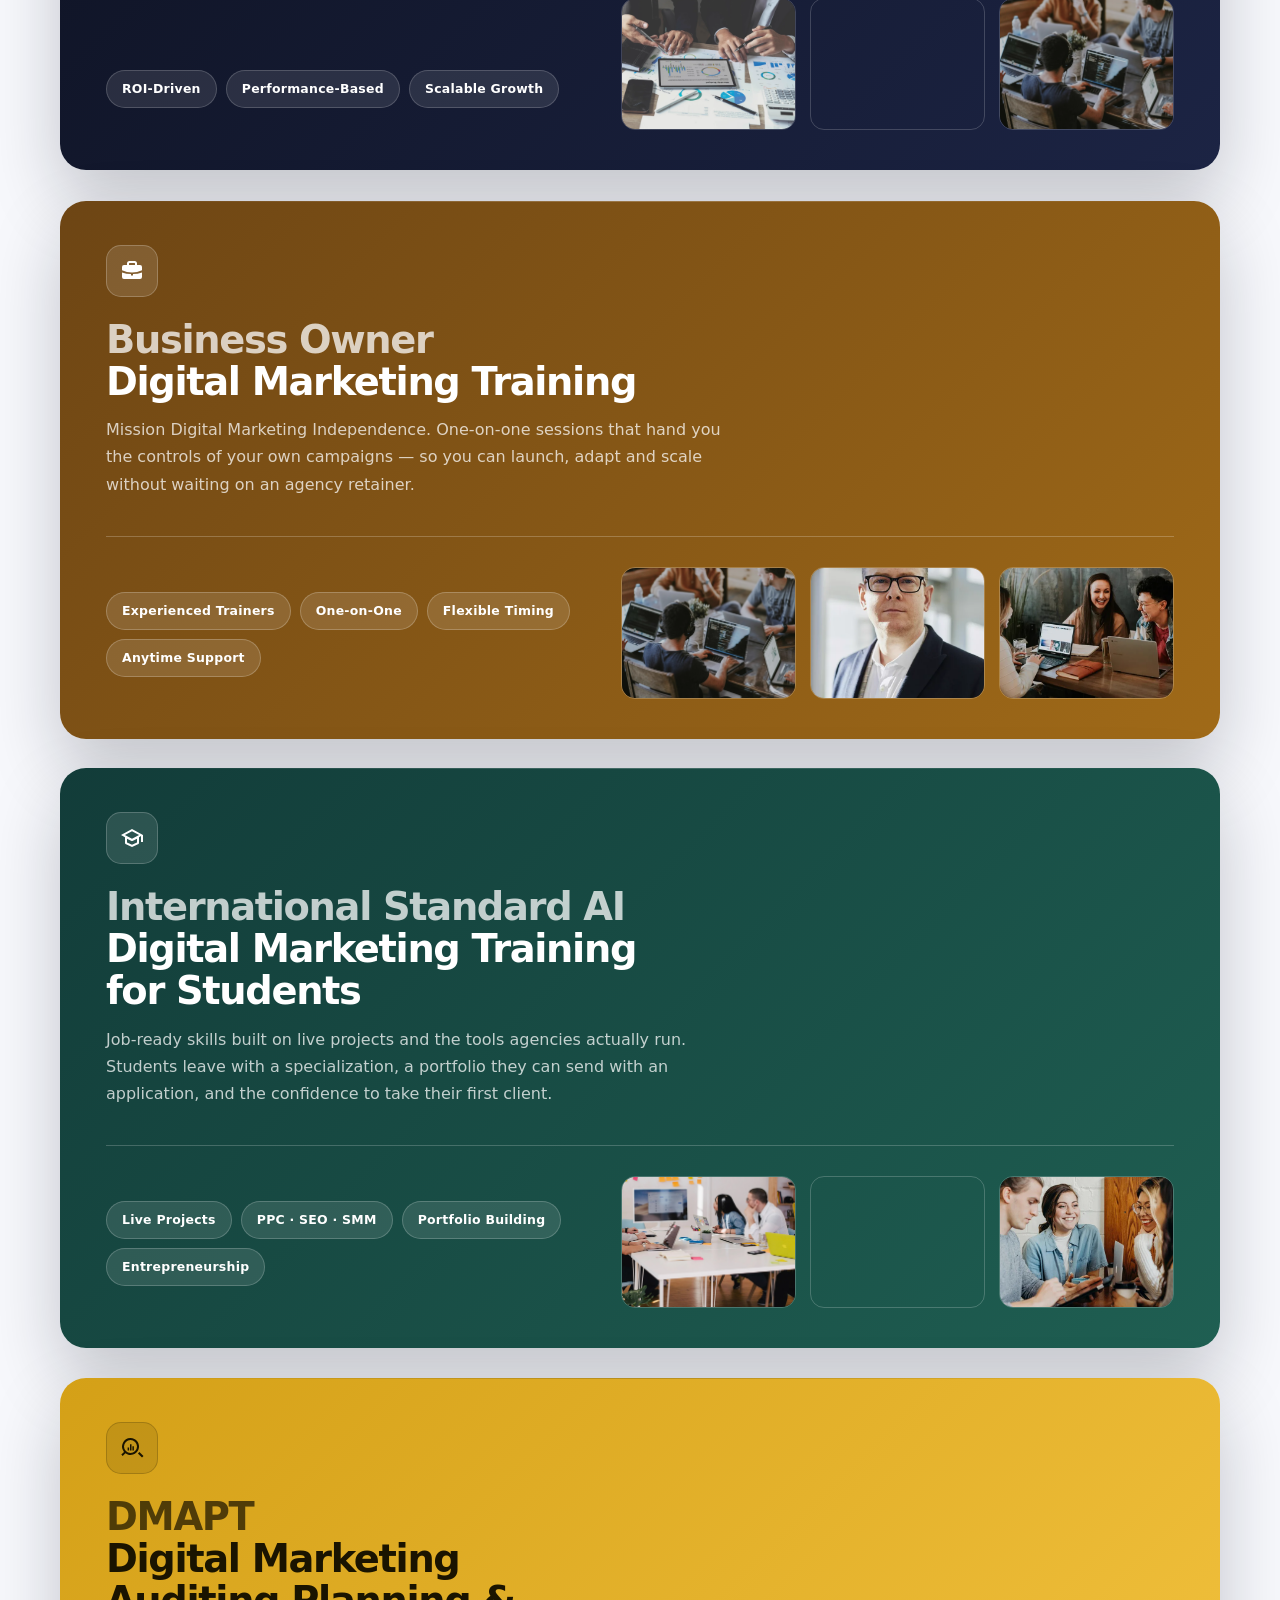
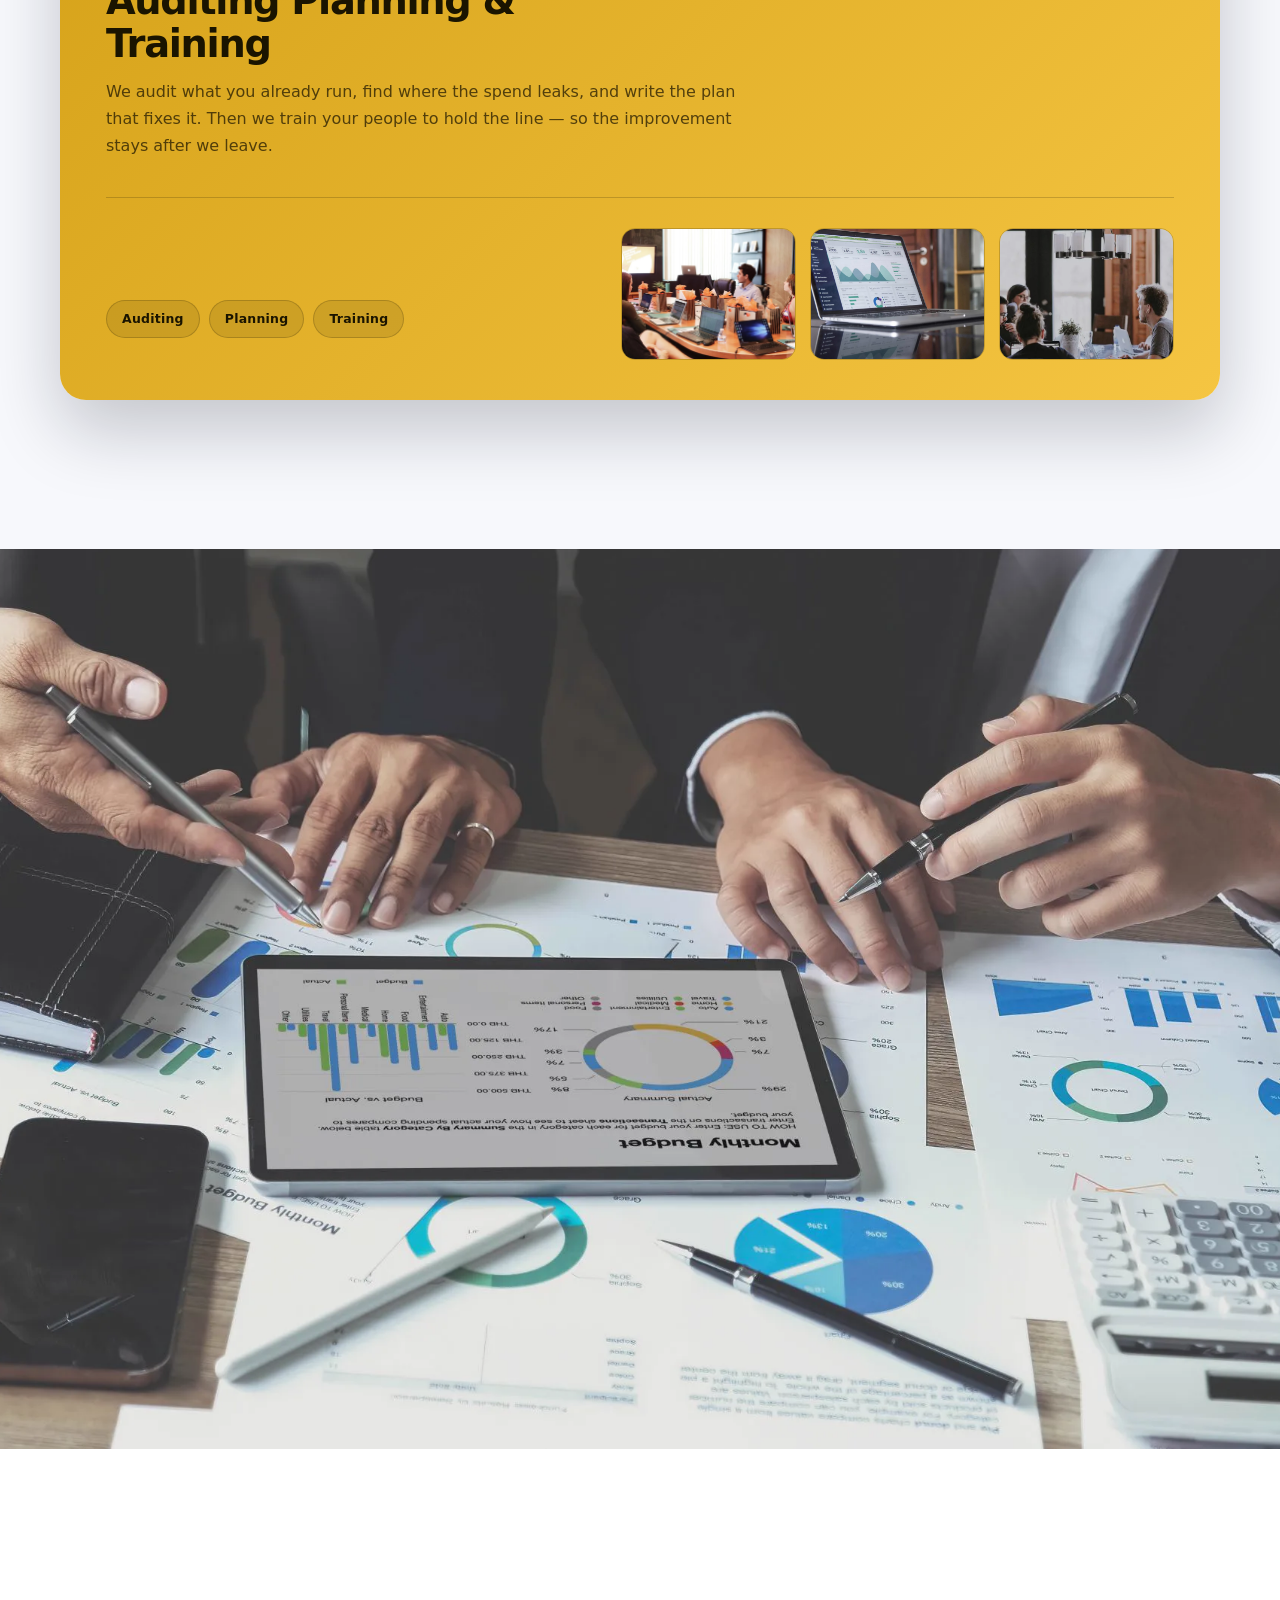
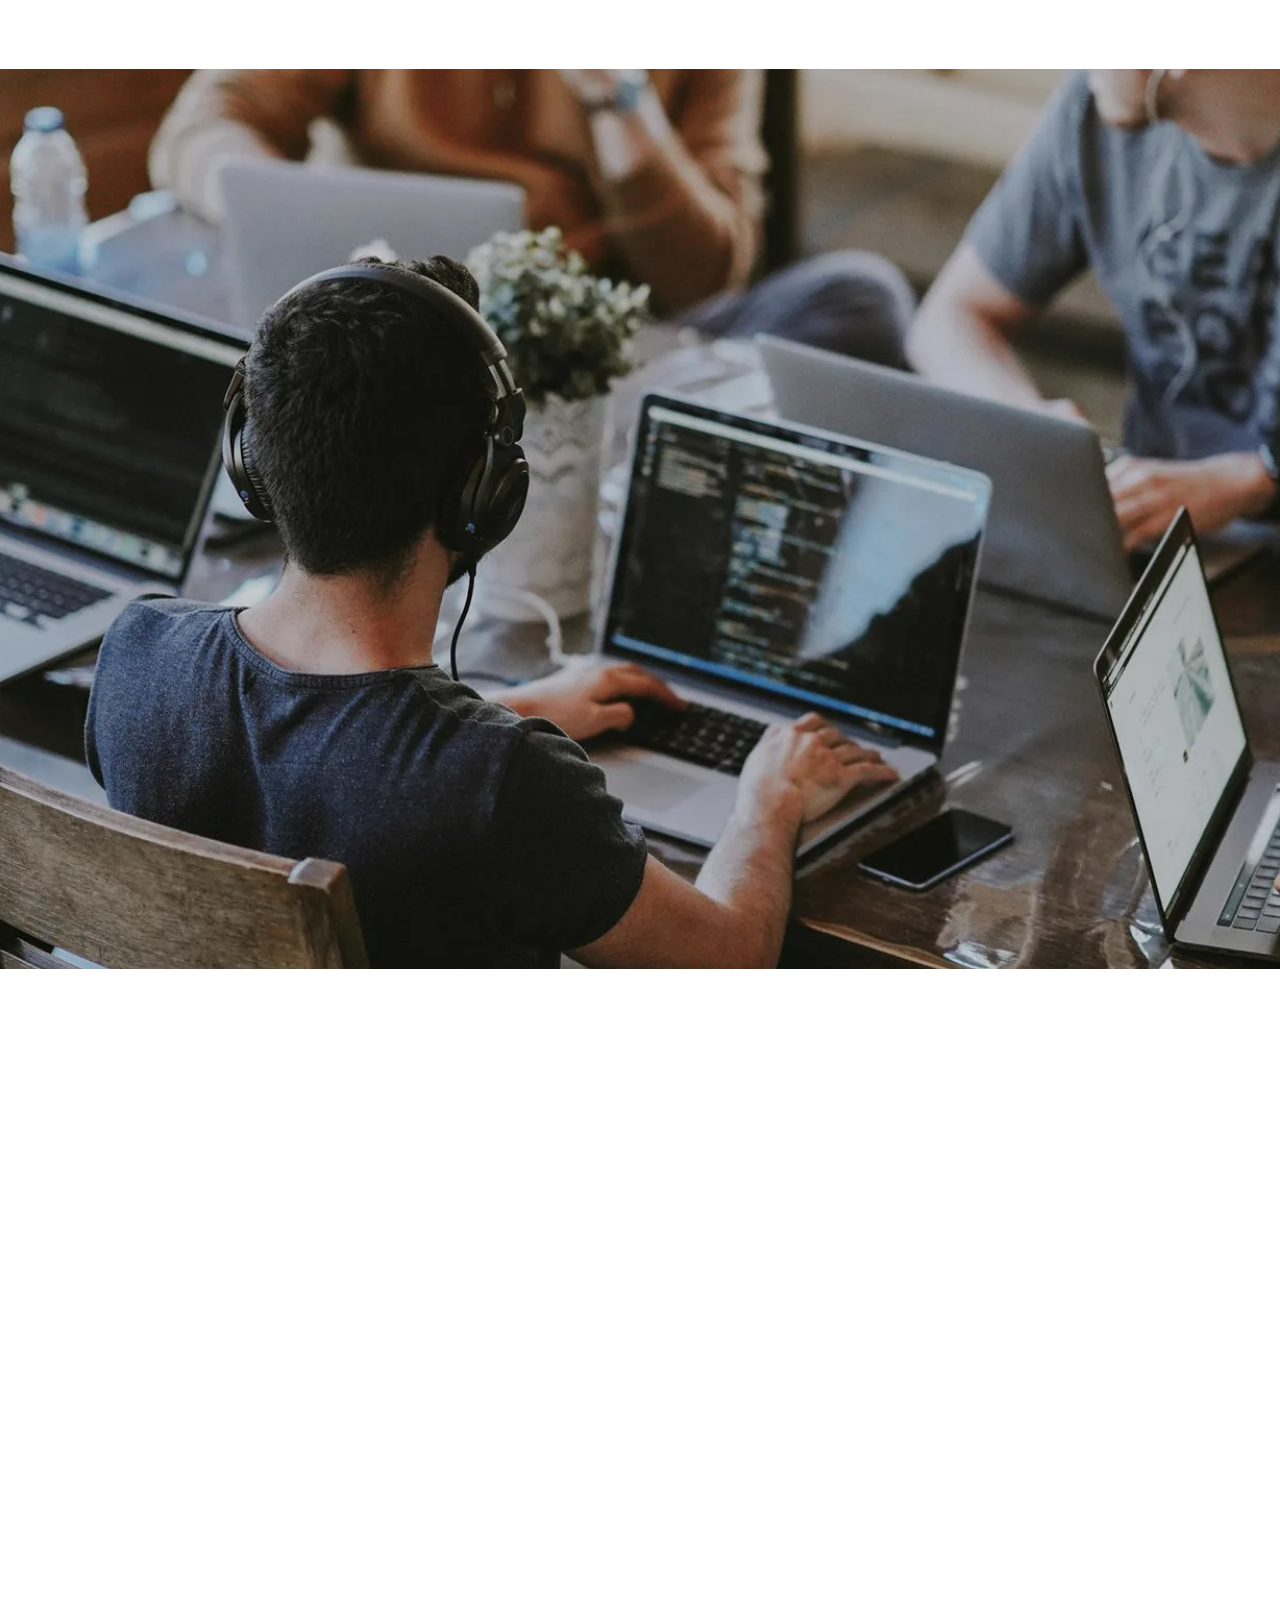
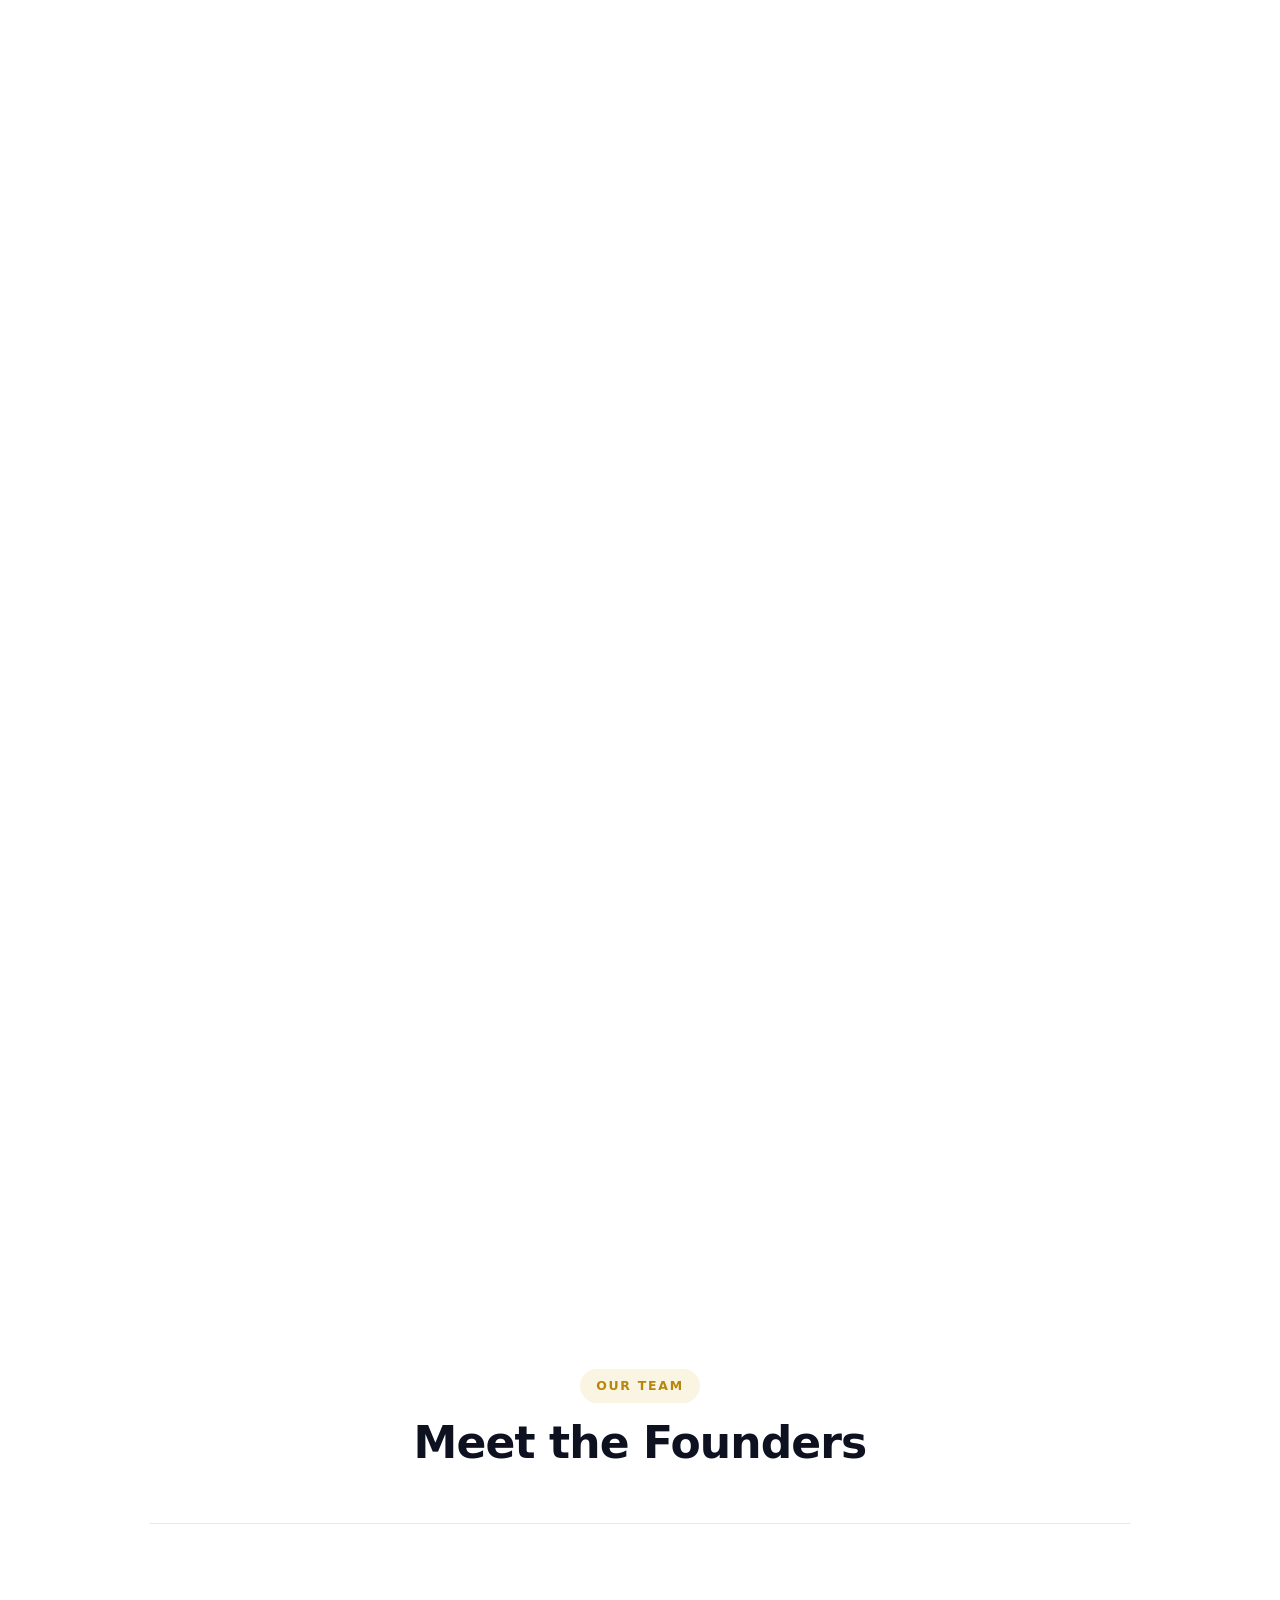
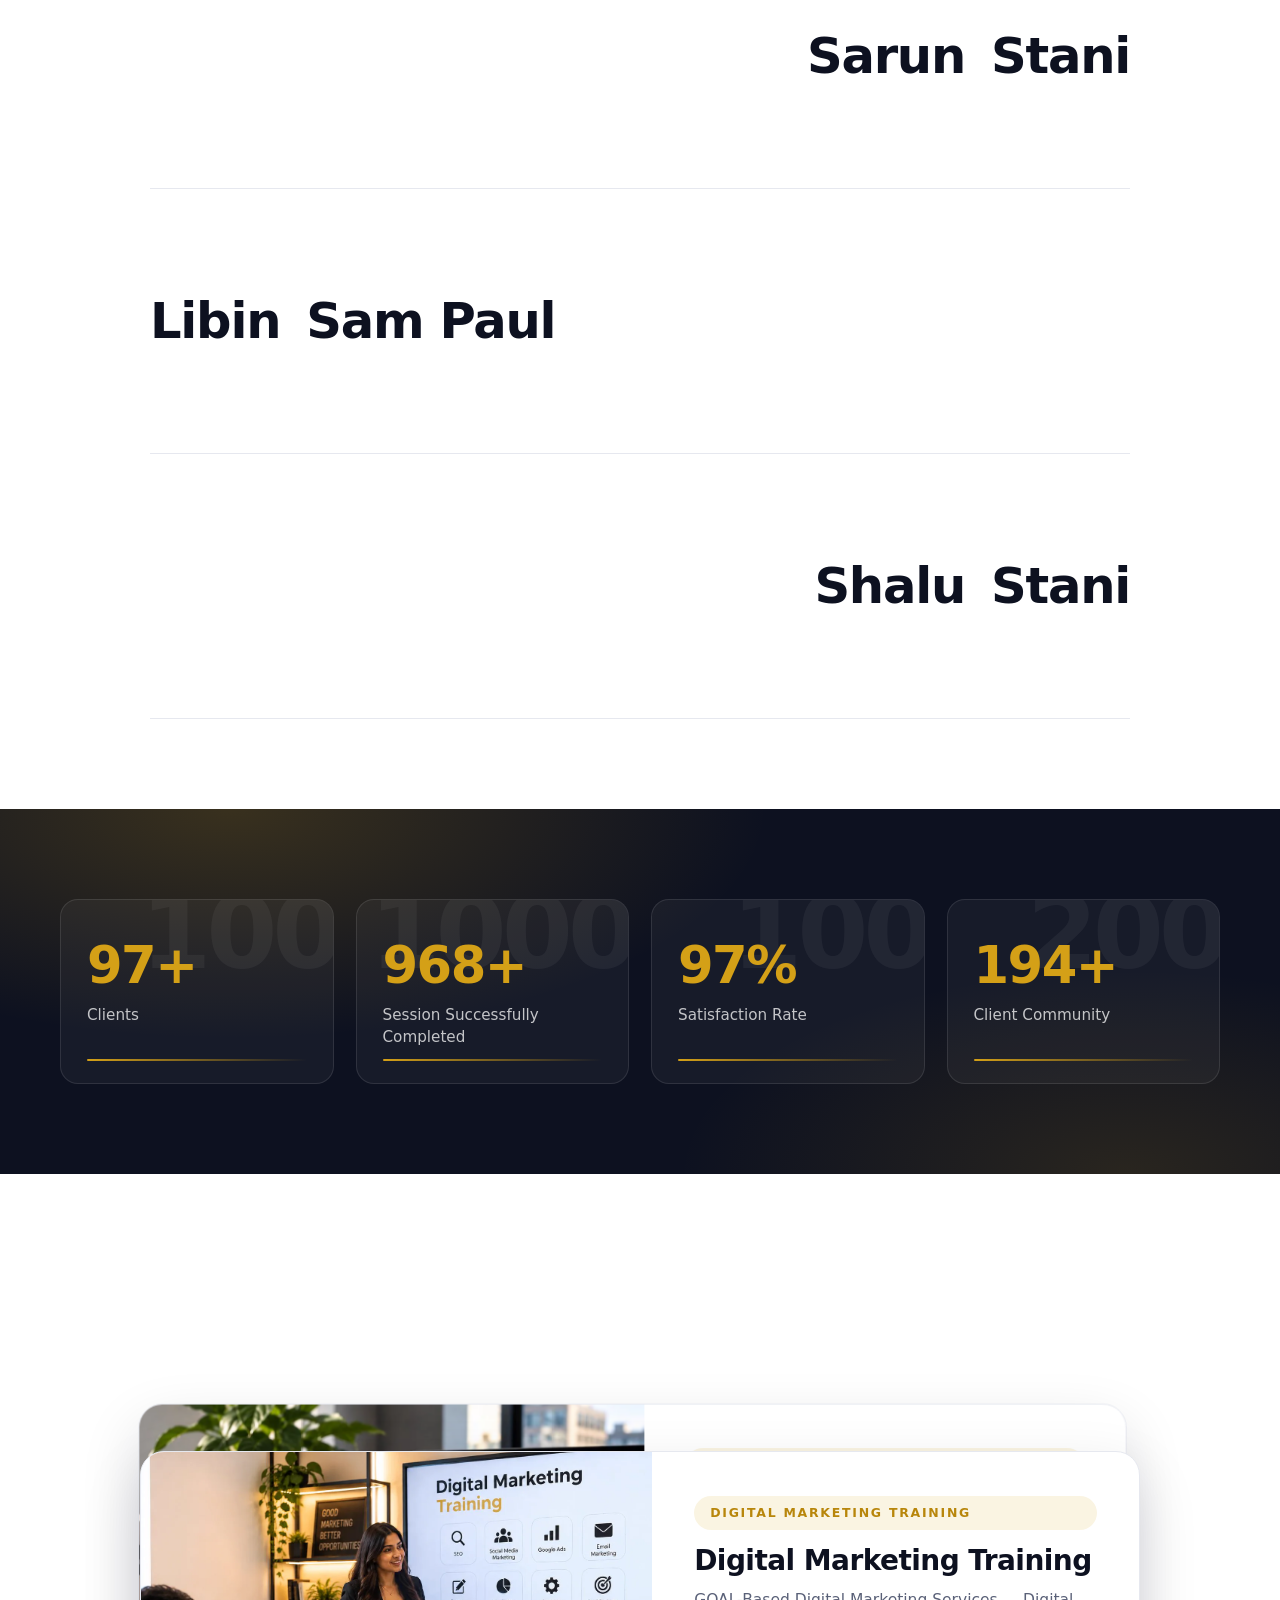
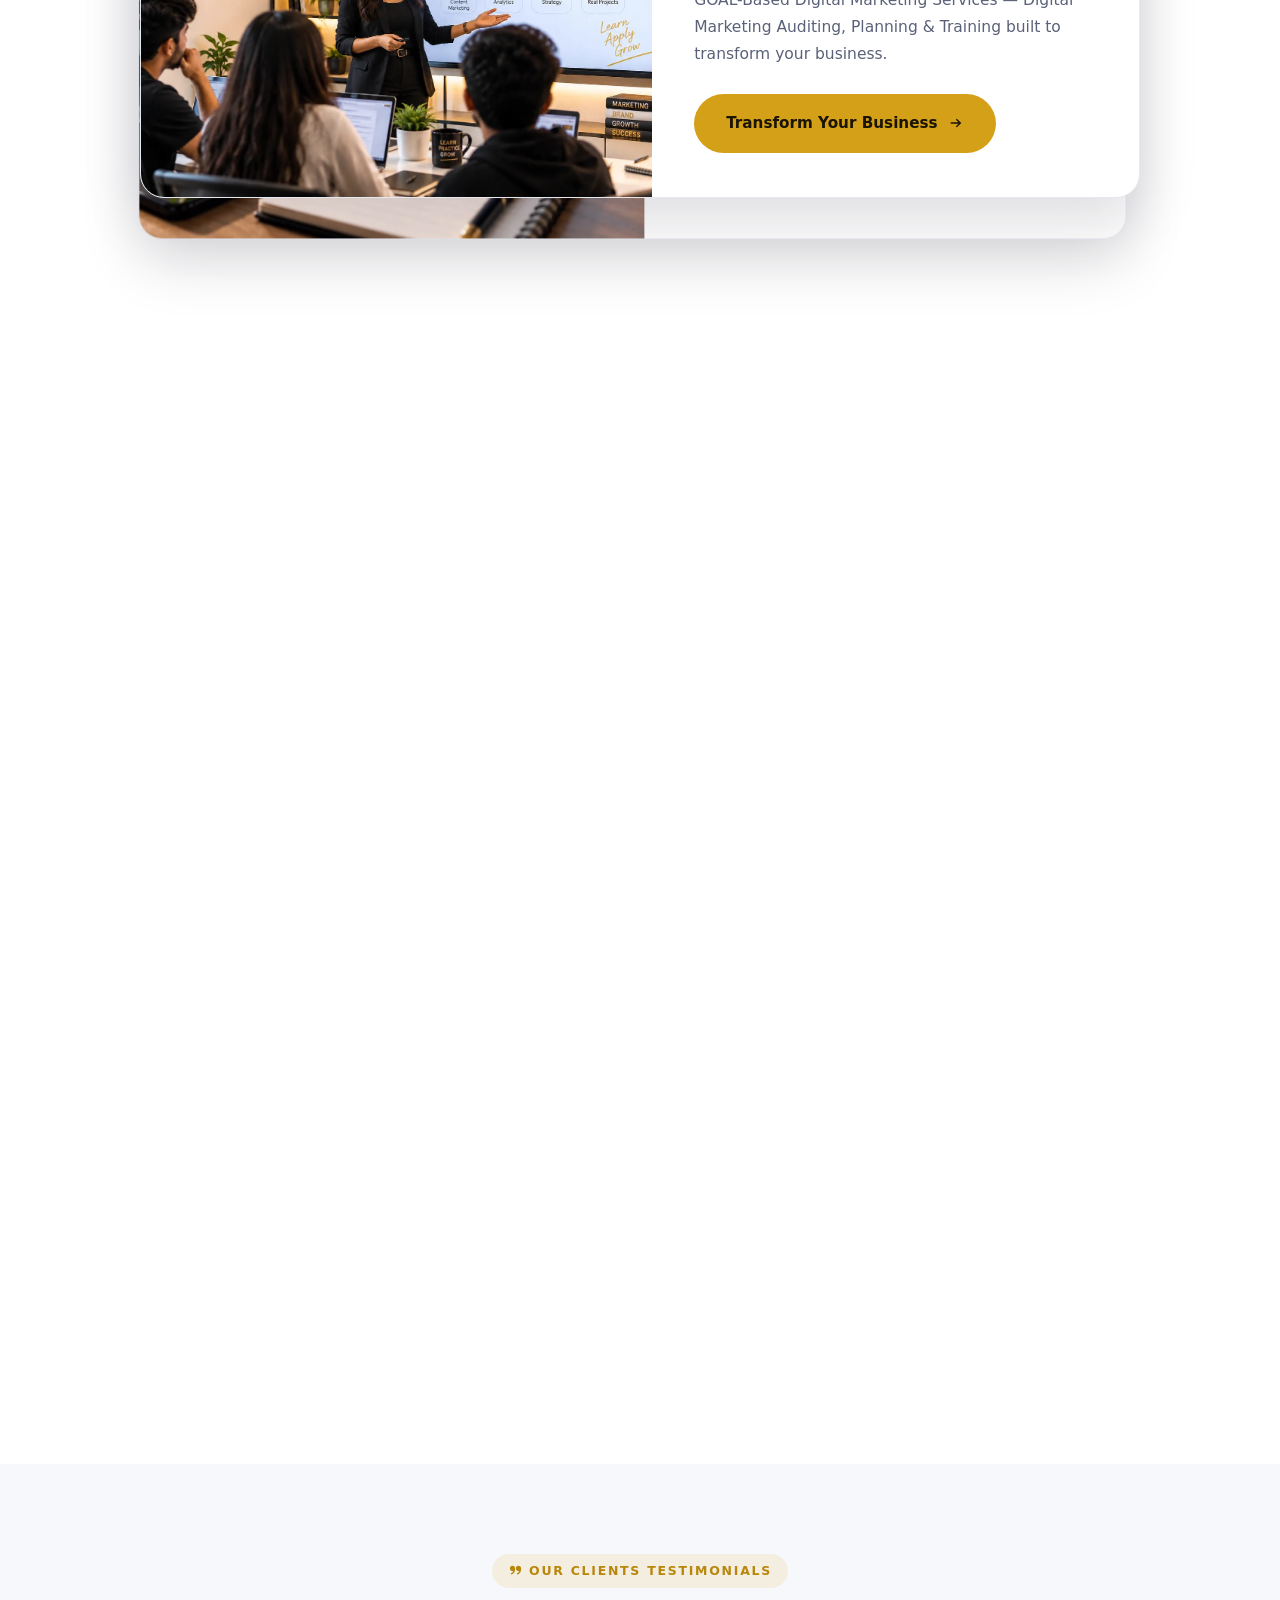
==== commit c258eec3: "Turn the certifications into a rotating ring Modelled on the reference: the badges sit around a tilt" ====
--- a/index.html
+++ b/index.html
@@ -7,7 +7,7 @@
 <meta name="description" content="Golden Qube is a Best Digital Marketing Institute in Kochi, training business owners in Google Ads and SMM. A leading digital training center in Kerala.">
 <link rel="preload" as="image" href="assets/img/hero-goal.webp" fetchpriority="high">
 <link rel="icon" href="assets/img/favicon.png">
-<link rel="stylesheet" href="assets/css/style.css?v=svcstack111">
+<link rel="stylesheet" href="assets/css/style.css?v=svcstack119">
 </head>
 <body>
 
@@ -816,6 +816,6 @@
   </div>
 </footer>
 
-<script src="assets/js/main.js?v=svcstack111"></script>
+<script src="assets/js/main.js?v=svcstack119"></script>
 </body>
 </html>
--- a/assets/css/style.css
+++ b/assets/css/style.css
@@ -1231,43 +1231,144 @@
    A warm gold field the badges sit on, so the section reads as the award shelf
    of the page rather than another white band. */
 .certs { background: linear-gradient(165deg, #fdf3dd 0%, #f7dfa8 55%, #f1c977 100%); }
+/* The gold in the heading is lit rather than flat: a band of brighter gold
+   travels across the letters. The gradient is twice the width of the text and
+   only its position moves, so nothing but the paint changes. */
 .certs__title {
   text-transform: uppercase;
   font-size: clamp(1.6rem, 4vw, 2.9rem);
   line-height: 1.12;
   letter-spacing: -.01em;
-  background: linear-gradient(100deg, #8a6412 0%, #c8992a 30%, #f0d488 50%, #b8871c 72%, #8a6412 100%);
+  background-image: linear-gradient(
+    100deg,
+    #8a6412 0%, #a87c1c 28%, #f3dc9b 46%, #fff6dd 50%, #f3dc9b 54%, #a87c1c 72%, #8a6412 100%
+  );
+  background-size: 200% auto;
+  background-position: 0 center;
   -webkit-background-clip: text;
   background-clip: text;
   -webkit-text-fill-color: transparent;
   color: transparent;
-}
-
-.certs__grid {
-  display: grid;
-  grid-template-columns: repeat(3, 1fr);
-  gap: 22px;
-  max-width: 900px;
-  margin: 0 auto;
-}
+  animation: cert-sheen 7s linear infinite;
+}
+@keyframes cert-sheen {
+  to { background-position: -200% center; }
+}
+
+/* The badges ride the outside of a slowly turning ring. The stage supplies the
+   perspective, the ring holds the 3D space and does the turning, and each badge
+   is rotated to its own place around it and pushed out by the radius.
+
+   Radius for six faces: half the badge width over tan(180/6), plus a little air
+   so they do not touch — 150px keeps a comfortable gap at 230px wide. */
+.certs__stage {
+  perspective: 1400px;
+  perspective-origin: 50% 45%;
+  height: 330px;
+  display: grid;
+  place-items: center;
+}
+.certs__ring {
+  position: relative;
+  width: 230px;
+  height: 148px;
+  transform-style: preserve-3d;
+  /* Tilted so the ring reads as a band seen from slightly above. */
+  transform: rotateX(-13deg);
+  animation: ring-turn 28s linear infinite;
+}
+@keyframes ring-turn {
+  from { transform: rotateX(-13deg) rotateY(0deg); }
+  to { transform: rotateX(-13deg) rotateY(-360deg); }
+}
+/* Stop it where it is so a badge can be read, and hold it while a badge has
+   keyboard focus too. */
+.certs__stage:hover .certs__ring,
+.certs__stage:focus-within .certs__ring { animation-play-state: paused; }
+
+.certs__ring .cert {
+  position: absolute;
+  inset: 0;
+  min-height: 0;
+  transform: rotateY(calc(var(--i) * 60deg)) translateZ(205px);
+  /* Keeps the two faces below in the same 3D space as the ring. The card itself
+     must NOT hide its own backface: doing that takes its children with it and
+     the far half of the ring disappears rather than turning away. */
+  transform-style: preserve-3d;
+}
+/* The back of the badge: a plain dim panel. It is a face in its own right,
+   turned to look the other way, so exactly one of the two is ever visible —
+   the card's own contents never appear mirrored. */
+.certs__ring .cert::before {
+  content: "";
+  position: absolute;
+  inset: 0;
+  border-radius: 18px;
+  background: rgba(228, 199, 143, .96);
+  box-shadow: inset 0 0 0 1px rgba(255, 255, 255, .55);
+  transform: rotateY(180deg);
+  backface-visibility: hidden;
+}
+/* The badge is two surfaces: .cert is only the box that gets placed — in the
+   grid, or out on the ring — and .cert__face is the card you see. Keeping them
+   apart is what lets the ring show a plain back panel as a badge turns away,
+   rather than its own contents mirrored. */
 .cert {
+  position: relative;
+  min-height: 148px;
+}
+.cert__face {
+  position: absolute;
+  inset: 0;
   display: grid;
   place-items: center;
   gap: 14px;
-  min-height: 148px;
   padding: 28px 22px;
   border: 1px solid rgba(255, 255, 255, .75);
   border-radius: 18px;
   /* Frosted rather than solid, so the gold field shows through the badge. */
   background: rgba(255, 255, 255, .55);
   box-shadow: 0 12px 30px rgba(150, 104, 20, .13);
-  transition: transform .25s ease, box-shadow .25s ease, background .25s ease;
-}
-.cert:hover {
-  transform: translateY(-5px);
-  background: rgba(255, 255, 255, .78);
-  box-shadow: 0 18px 40px rgba(150, 104, 20, .22);
-}
+  overflow: hidden;
+  backface-visibility: hidden;
+  transition: transform .3s cubic-bezier(.22, .68, .28, 1), box-shadow .3s ease,
+              background .3s ease, border-color .3s ease;
+}
+/* Scoped through the grid on purpose: .reveal.is-visible also sets a transform
+   and is declared later in this file, so a bare .cert:hover would lose to it
+   and the badge would never lift. The delay is cleared here too — it belongs to
+   the arrival, not to the pointer. */
+.certs__grid .cert:hover .cert__face {
+  transform: translateY(-6px);
+  background: rgba(255, 255, 255, .82);
+  border-color: rgba(212, 160, 23, .55);
+  box-shadow: 0 20px 44px rgba(150, 104, 20, .24);
+  transition-delay: 0s;
+}
+
+/* A bar of light crosses the badge on hover — the same gesture as a card
+   catching the light as it lifts. Transform only, so it costs a frame nothing. */
+.cert__face::after {
+  content: "";
+  position: absolute;
+  top: 0;
+  left: 0;
+  width: 45%;
+  height: 100%;
+  background: linear-gradient(100deg, rgba(255, 255, 255, 0) 0%, rgba(255, 255, 255, .75) 50%, rgba(255, 255, 255, 0) 100%);
+  transform: translateX(-160%) skewX(-18deg);
+  pointer-events: none;
+}
+.certs__grid .cert:hover .cert__face::after { transition: transform .85s cubic-bezier(.3, .7, .3, 1); transform: translateX(360%) skewX(-18deg); }
+
+/* The mark lifts a little further than the card, so the badge has depth. */
+.cert img,
+.cert__mark { transition: transform .3s cubic-bezier(.22, .68, .28, 1); }
+.cert:hover img,
+.cert:hover .cert__mark { transform: translateY(-3px) scale(1.07); }
+
+/* Badges arrive one after another as the shelf comes into view. */
+.cert.reveal { transition-delay: calc(var(--i, 0) * 90ms); }
 .cert img,
 .cert__mark { width: 42px; height: 42px; object-fit: contain; }
 /* The lockup stands in for both the mark and the label, so it is sized to the
@@ -1280,12 +1381,43 @@
   text-align: center;
 }
 
+/* Phones get the flat version: a 230px ring has nowhere to turn on a 390px
+   screen, so it becomes the grid the badges used to sit in. */
 @media (max-width: 700px) {
-  .certs__grid { grid-template-columns: repeat(2, 1fr); gap: 14px; }
-  .cert { min-height: 124px; padding: 22px 14px; gap: 10px; }
+  .certs__stage {
+    perspective: none;
+    height: auto;
+    display: grid;
+    grid-template-columns: repeat(2, 1fr);
+    gap: 14px;
+    /* The stage centres the ring on desktop; as a grid of badges it has to let
+       them fill their columns instead, or each one shrinks to its own content —
+       and the face is absolutely positioned, so that content is nothing. */
+    place-items: stretch;
+  }
+  /* The ring stops being a box and lets the badges become grid items. */
+  .certs__ring {
+    display: contents;
+    animation: none;
+  }
+  .certs__ring .cert {
+    position: static;
+    inset: auto;
+    transform: none;
+    min-height: 124px;
+    padding: 22px 14px;
+    gap: 10px;
+  }
+  .certs__ring .cert::before { display: none; }
   .cert img, .cert__mark { width: 34px; height: 34px; }
   .cert--brand img { width: auto; height: 72px; }
   .cert span { font-size: .88rem; }
+}
+
+@media (prefers-reduced-motion: reduce) {
+  .certs__title { animation: none; background-position: 50% center; }
+  .certs__ring { animation: none; }
+  .cert__face::after { display: none; }
 }
 
 /* Blog deck ---------------------------------------------------------------- */
